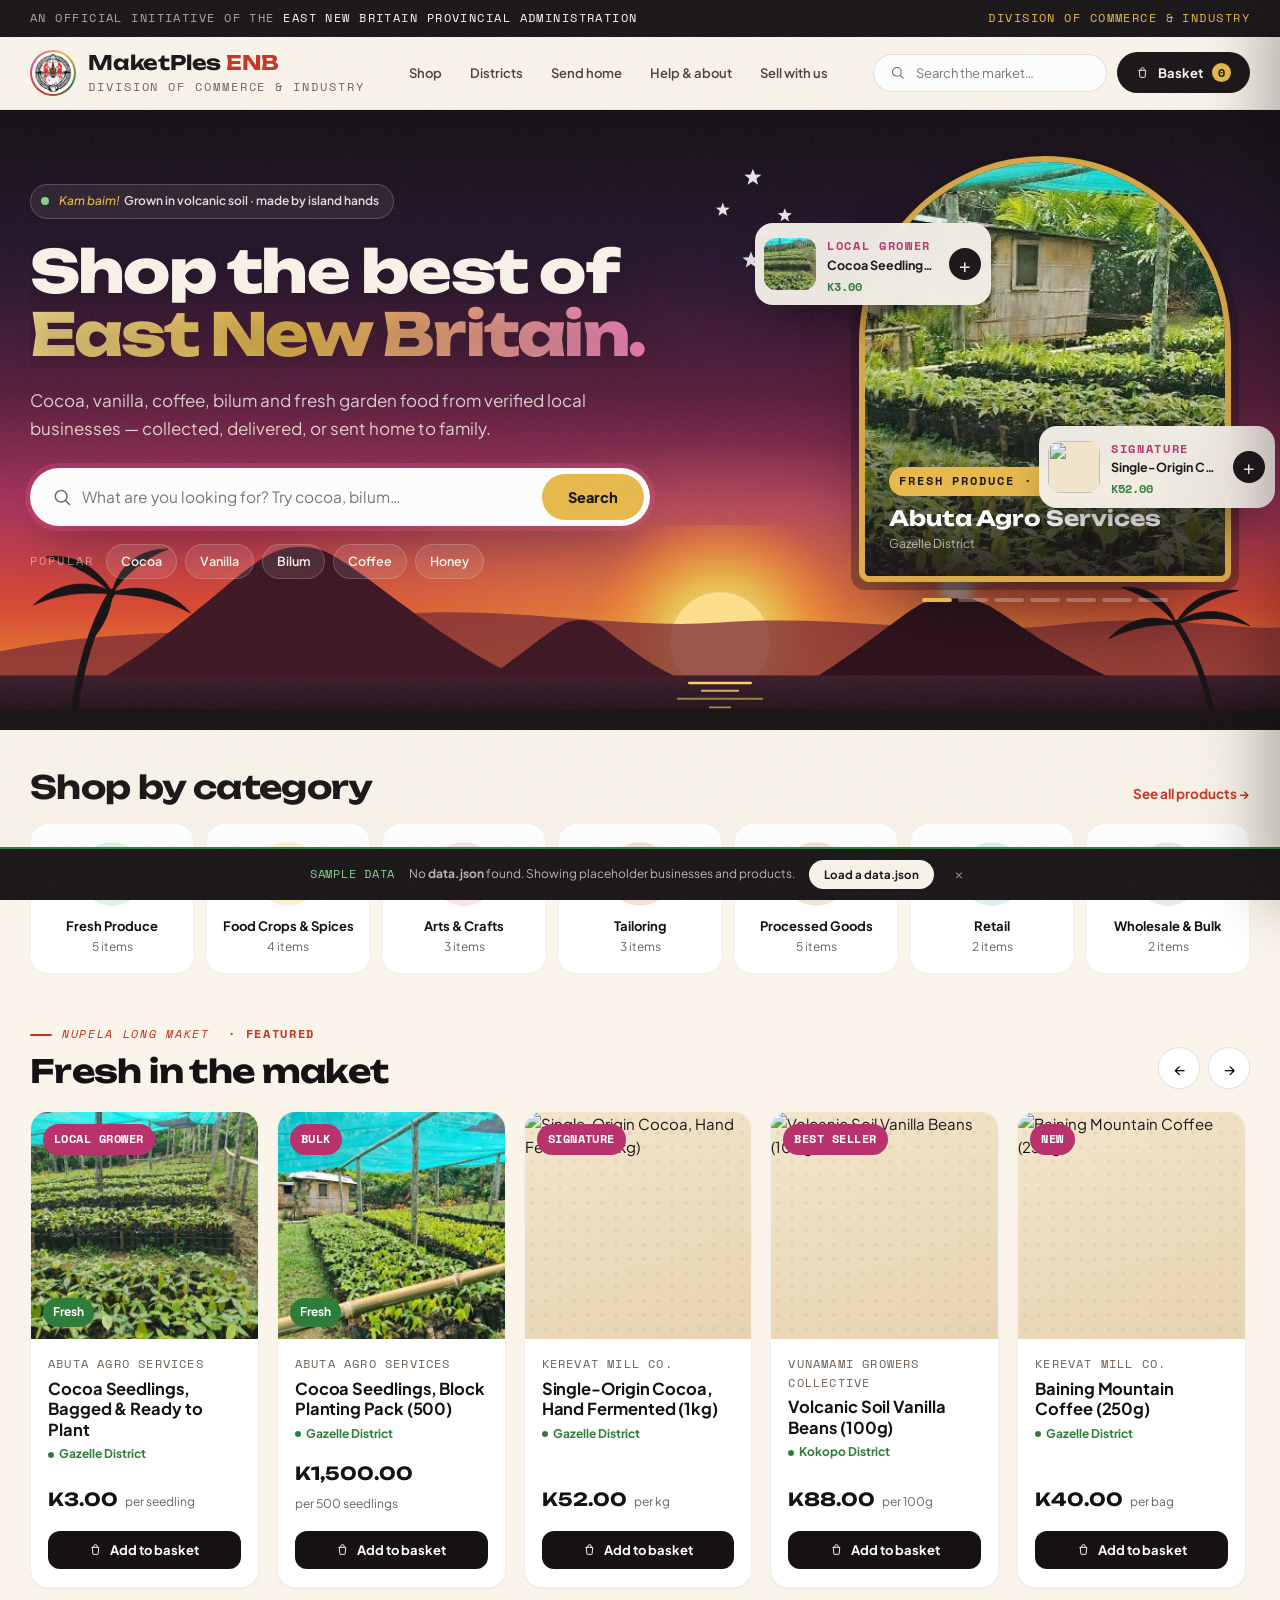
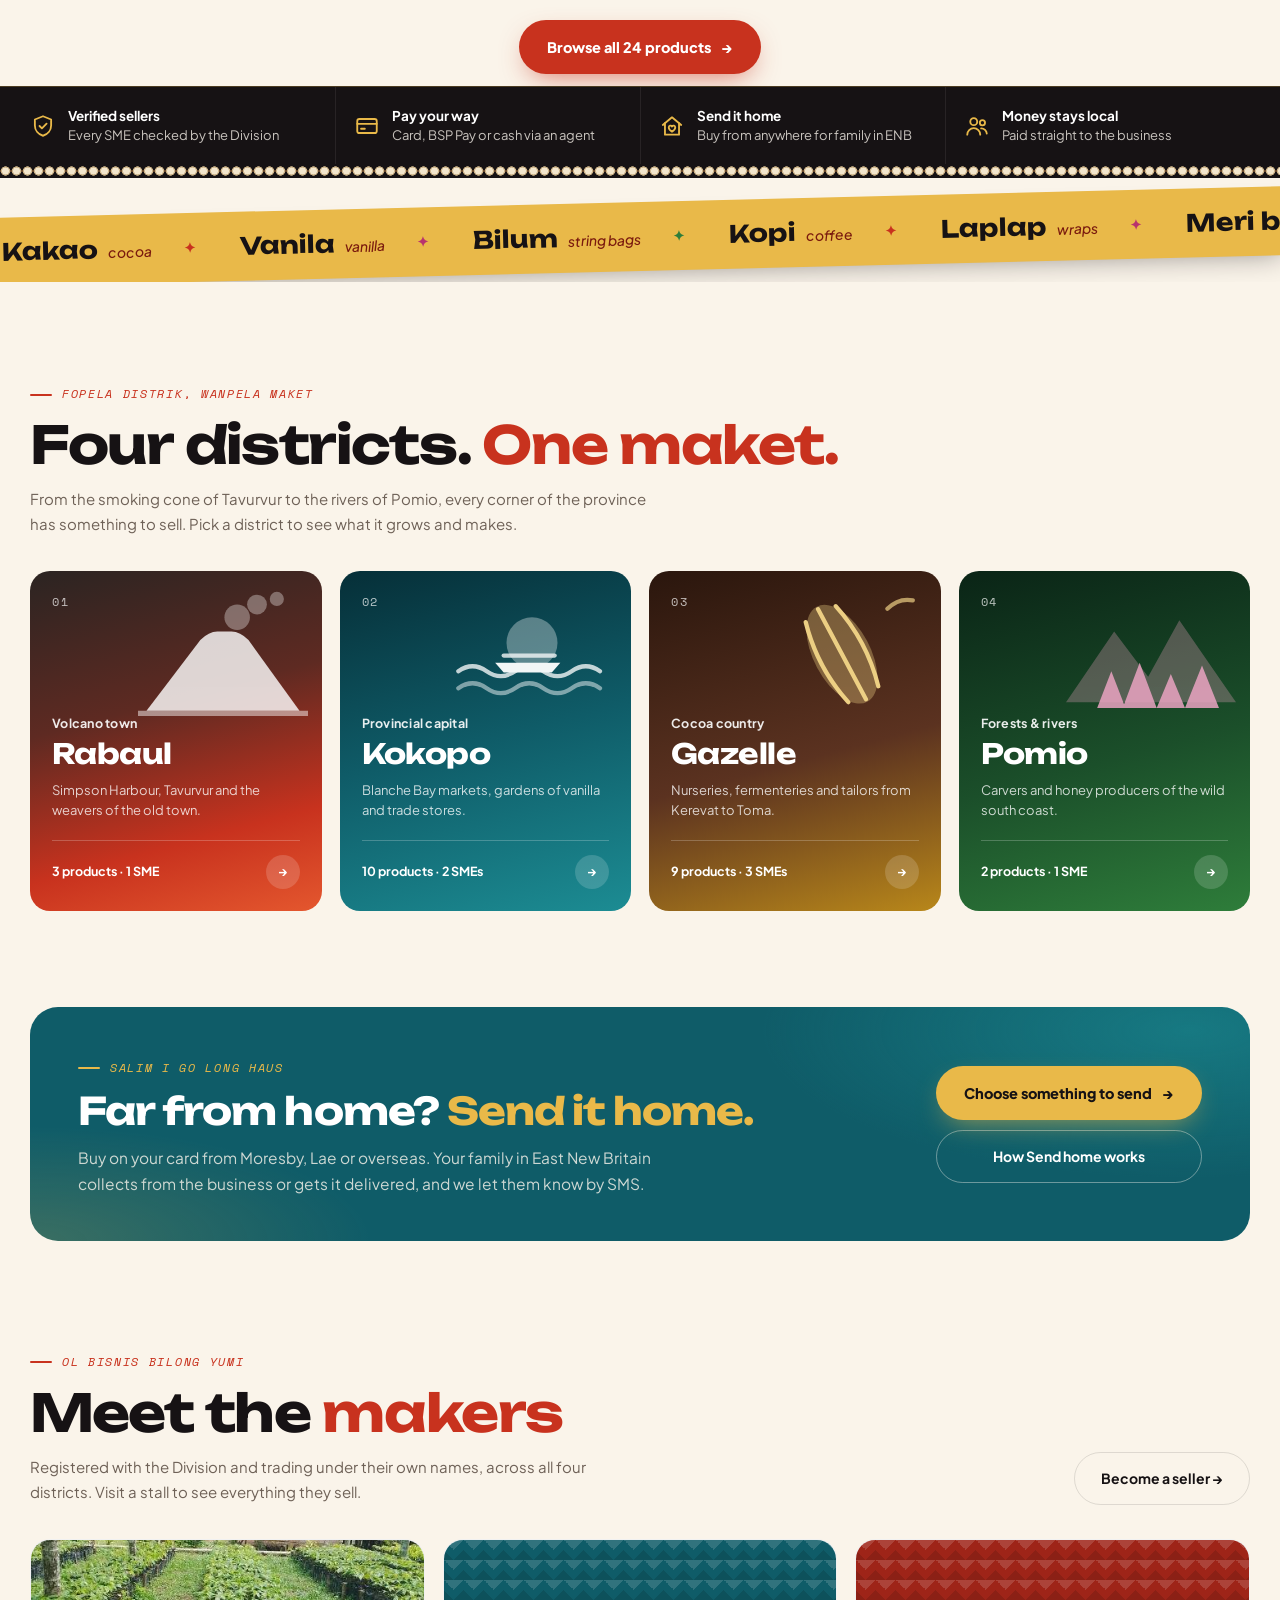
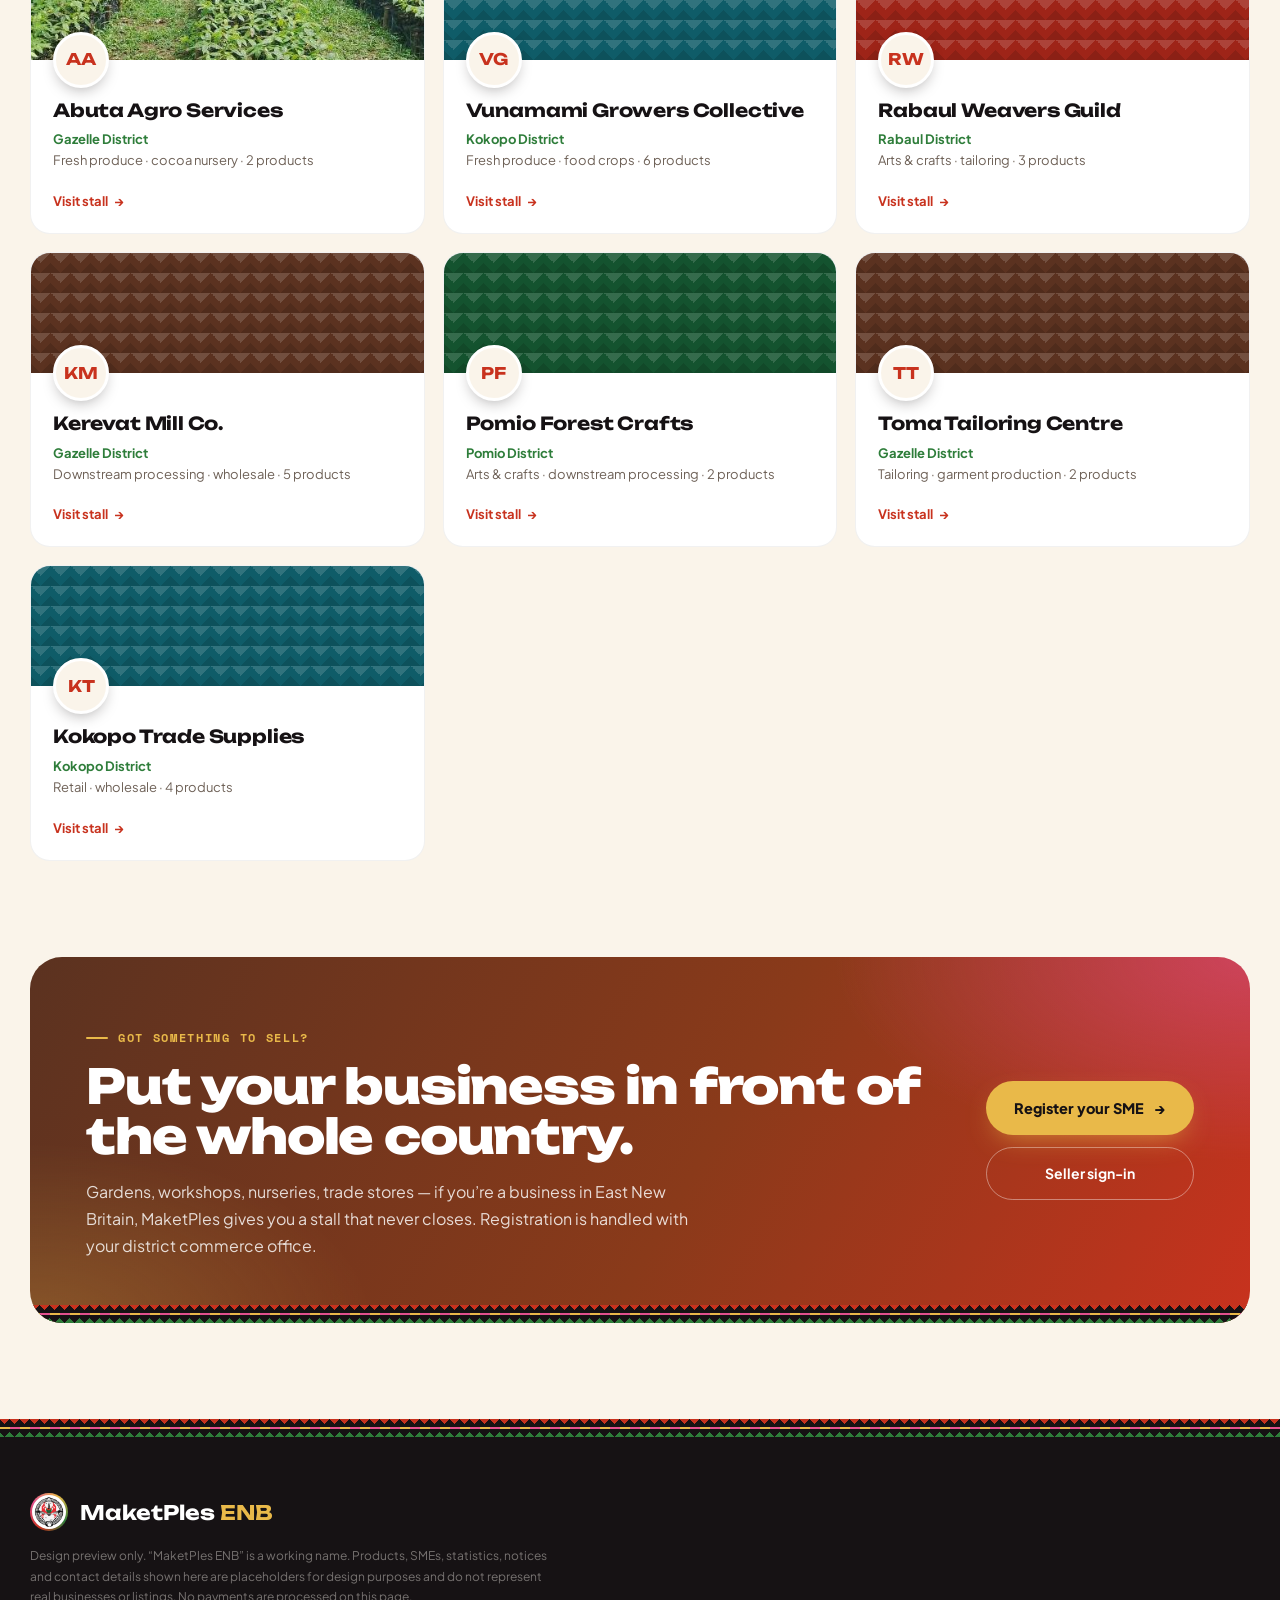
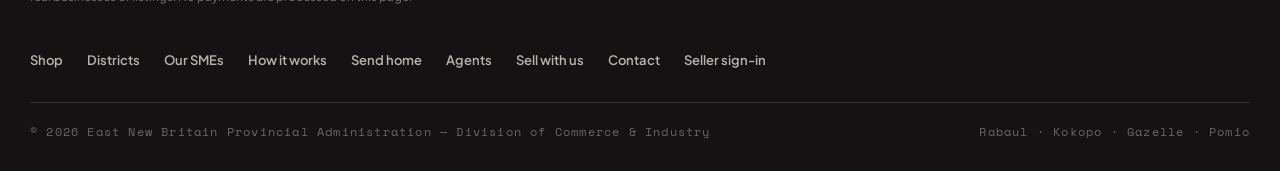
==== index.html @ 45075056 "Connect the site to Supabase: live catalogue, catalogue-mode checkout, fixed applications Backend (f" ====
<!DOCTYPE html>
<html lang="en">
<head>
<meta charset="UTF-8">
<meta name="viewport" content="width=device-width, initial-scale=1, viewport-fit=cover">
<title>MaketPles ENB — Shop East New Britain</title>
<meta name="description" content="The official marketplace of East New Britain Province — cocoa, vanilla, bilum, coffee and more from verified local businesses.">
<meta name="theme-color" content="#161214">
<link rel="preconnect" href="https://fonts.googleapis.com">
<link rel="preconnect" href="https://fonts.gstatic.com" crossorigin>
<link href="https://fonts.googleapis.com/css2?family=Unbounded:wght@700;800&family=Plus+Jakarta+Sans:wght@400;500;600;700;800&family=Space+Mono:wght@400;700&display=swap" rel="stylesheet">
<link rel="stylesheet" href="site.css">
</head>
<body data-page="home">

<div class="progress" id="progress" aria-hidden="true"></div>

<div class="gov">
  <div class="wrap">
    <span>An official initiative of the <b>East New Britain Provincial Administration</b></span>
    <span class="r">Division of Commerce &amp; Industry</span>
  </div>
</div>

<header class="site">
  <div class="wrap hdr">
    <a class="brand" href="index.html">
      <span class="logo-ring"><img src="logo-96.png" width="96" height="96" alt="ENBPA Division of Commerce &amp; Industry"></span>
      <span>
        <span class="nm">MaketPles <b>ENB</b></span>
        <span class="dv">Division of Commerce &amp; Industry</span>
      </span>
    </a>
    <nav class="main" aria-label="Main">
      <a href="shop.html" data-p="shop">Shop</a>
      <a href="index.html#districts" data-p="districts">Districts</a>
      <a href="about.html#send-home" data-p="send">Send home</a>
      <a href="about.html" data-p="about">Help &amp; about</a>
      <a href="register.html">Sell with us</a>
    </nav>
    <div class="hdr-act">
      <form class="srch" action="shop.html" role="search">
        <svg class="icon" aria-hidden="true" style="color:var(--muted);"><use href="#ic-search"/></svg>
        <input type="search" name="q" id="q" placeholder="Search the market…" aria-label="Search the market" autocomplete="off">
      </form>
      <button class="basket" onclick="openCart()"><svg class="icon" aria-hidden="true"><use href="#ic-bag"/></svg> Basket <span class="bcount" id="bcount">0</span></button>
    </div>
  </div>
</header>

<!-- ======================= HERO ======================= -->
<section class="hero" id="top">

  <!-- Southern Cross, as on the national flag -->
  <svg class="cross" viewBox="0 0 100 120" aria-hidden="true">
    <path d="M52 4l2.4 6.2 6.6.3-5.2 4.1 1.8 6.4L52 17.3 46.4 21l1.8-6.4-5.2-4.1 6.6-.3z"/>
    <path d="M20 40l2 5.1 5.4.3-4.2 3.4 1.4 5.2-4.6-3-4.6 3 1.4-5.2-4.2-3.4 5.4-.3z"/>
    <path d="M86 46l2 5.1 5.4.3-4.2 3.4 1.4 5.2-4.6-3-4.6 3 1.4-5.2-4.2-3.4 5.4-.3z"/>
    <path d="M64 66l1.4 3.6 3.8.2-3 2.4 1 3.7-3.2-2.1-3.2 2.1 1-3.7-3-2.4 3.8-.2z"/>
    <path d="M50 92l2.4 6.2 6.6.3-5.2 4.1 1.8 6.4-5.6-3.7-5.6 3.7 1.8-6.4-5.2-4.1 6.6-.3z"/>
  </svg>

  <div class="wrap">
    <div class="hero-grid">
      <div>
        <span class="live rv"><i></i> <span><span class="tp">Kam baim!</span> &nbsp;Grown in volcanic soil · made by island hands</span></span>
        <h1>
          <span class="ln"><span style="--ld:60ms">Shop the best of</span></span>
          <span class="ln"><span style="--ld:160ms" class="hot">East New Britain.</span></span>
        </h1>
        <p class="lede rv" style="--d:120ms">Cocoa, vanilla, coffee, bilum and fresh garden food from verified local businesses — collected, delivered, or sent home to family.</p>
        <form class="hsearch rv" style="--d:200ms" role="search" action="shop.html">
          <svg class="icon" aria-hidden="true"><use href="#ic-search"/></svg>
          <input type="search" name="q" id="heroQ" placeholder="What are you looking for? Try cocoa, bilum…" aria-label="Search the market" autocomplete="off">
          <button class="btn" type="submit">Search</button>
        </form>
        <div class="quick rv" style="--d:280ms">
          <span class="ql">Popular</span>
          <a href="shop.html?q=Cocoa">Cocoa</a>
          <a href="shop.html?q=Vanilla">Vanilla</a>
          <a href="shop.html?q=Bilum">Bilum</a>
          <a href="shop.html?q=Coffee">Coffee</a>
          <a href="shop.html?q=Honey">Honey</a>
        </div>
      </div>

      <div class="hero-fig rv" style="--d:200ms">
        <div class="arch">
          <div class="stage" id="stage" aria-hidden="true"></div>
          <div class="scap">
            <div class="txt" id="scapTxt">
              <span class="ind" id="scapInd"></span>
              <span class="biz" id="scapBiz"></span>
              <div class="loc" id="scapLoc"></div>
            </div>
          </div>
        </div>
        <div id="picks"></div>
        <div class="sdots" id="sdots" role="tablist" aria-label="Featured businesses"></div>
      </div>
    </div>
  </div>

  <!-- Dawn over the Rabaul caldera: the Mother, the Daughters, and Tavurvur smoking over Simpson Harbour -->
  <div class="scene" aria-hidden="true">
    <svg viewBox="0 0 1600 360" preserveAspectRatio="xMidYMax slice">
      <defs>
        <radialGradient id="sun" cx="50%" cy="50%" r="50%">
          <stop offset="0" stop-color="#FFF1B8"/>
          <stop offset=".45" stop-color="#E9B949"/>
          <stop offset="1" stop-color="#FF7A22" stop-opacity="0"/>
        </radialGradient>
        <linearGradient id="sea" x1="0" y1="0" x2="0" y2="1">
          <stop offset="0" stop-color="#3A1A28"/>
          <stop offset="1" stop-color="#0E0A10"/>
        </linearGradient>
        <filter id="soft"><feGaussianBlur stdDeviation="6"/></filter>
      </defs>
      <circle cx="900" cy="250" r="170" fill="url(#sun)"/>
      <circle cx="900" cy="250" r="62" fill="#FFE08A"/>
      <!-- far ridge -->
      <path fill="#7A2430" opacity=".75" d="M0 262 C160 228 300 246 440 222 C600 196 760 236 900 226 C1060 214 1180 246 1330 228 C1460 214 1540 236 1600 232 L1600 360 L0 360 Z"/>
      <!-- the Mother (Kombiu) and North Daughter -->
      <path fill="#3B1220" d="M120 300 C230 236 290 166 338 140 C362 128 392 128 416 142 C470 172 548 248 660 300 Z"/>
      <path fill="#3B1220" d="M600 300 C650 270 684 236 708 226 C724 220 740 222 756 234 C786 258 818 284 860 300 Z"/>
      <!-- Tavurvur, with its smoke -->
      <g class="plume" fill="#C9A7A0" filter="url(#soft)">
        <circle cx="1196" cy="178" r="22"/>
        <circle cx="1214" cy="146" r="28"/>
        <circle cx="1246" cy="114" r="34"/>
        <circle cx="1290" cy="88" r="38"/>
        <circle cx="1344" cy="70" r="40"/>
      </g>
      <path fill="#2A0C16" d="M1010 300 C1074 262 1118 222 1152 202 L1176 196 L1214 196 L1238 206 C1274 228 1322 266 1400 300 Z"/>
      <!-- harbour -->
      <rect x="0" y="292" width="1600" height="68" fill="url(#sea)"/>
      <g fill="#FFD36B">
        <rect class="glint" x="860" y="300" width="80" height="3" rx="1.5"/>
        <rect class="glint" x="876" y="310" width="48" height="2.5" rx="1.25" opacity=".8"/>
        <rect class="glint" x="846" y="320" width="108" height="2.5" rx="1.25" opacity=".55"/>
        <rect class="glint" x="886" y="331" width="28" height="2" rx="1" opacity=".6"/>
      </g>
      <!-- black-sand shore and coconut palms -->
      <path fill="#140E10" d="M0 338 C220 326 420 344 700 336 C980 328 1240 346 1600 334 L1600 360 L0 360 Z"/>
      <g fill="#140E10" stroke="#140E10" stroke-linecap="round">
        <path fill="none" stroke-width="9" d="M92 346 C98 290 112 236 140 188"/>
        <path d="M140 188 C108 170 72 176 42 204 C78 188 108 188 140 190Z"/>
        <path d="M140 188 C122 156 92 140 58 144 C94 154 118 168 140 190Z"/>
        <path d="M140 188 C150 152 176 134 210 134 C180 146 158 164 140 190Z"/>
        <path d="M140 188 C176 176 214 186 238 214 C206 196 174 192 140 190Z"/>
        <path d="M140 188 C140 210 128 236 108 254 C122 230 132 210 140 190Z"/>
        <path fill="none" stroke-width="7" d="M1516 346 C1508 300 1494 262 1470 226"/>
        <path d="M1470 226 C1500 206 1534 208 1562 230 C1530 218 1500 218 1470 228Z"/>
        <path d="M1470 226 C1488 196 1516 182 1548 186 C1516 194 1492 206 1470 228Z"/>
        <path d="M1470 226 C1458 194 1432 180 1402 182 C1430 192 1454 206 1470 228Z"/>
        <path d="M1470 226 C1440 214 1408 222 1386 246 C1414 232 1442 228 1470 228Z"/>
      </g>
    </svg>
  </div>
</section>

<!-- ======================= CATEGORIES ======================= -->
<section class="cats" id="cats">
  <div class="wrap">
    <div class="row-hd">
      <h2 class="sec-t">Shop by category</h2>
      <a class="see" href="shop.html">See all products →</a>
    </div>
    <div class="cat-row" id="catTiles"></div>
  </div>
</section>

<!-- ======================= FRESH RAIL ======================= -->
<section class="strip" id="fresh">
  <div class="wrap">
    <div class="row-hd">
      <div>
        <span class="eyebrow"><span class="tp">Nupela long maket</span>&nbsp;· Featured</span>
        <h2 class="sec-t">Fresh in the maket</h2>
      </div>
      <div class="sarrows">
        <button onclick="scrollRail(-1)" aria-label="Scroll back">←</button>
        <button onclick="scrollRail(1)" aria-label="Scroll forward">→</button>
      </div>
    </div>
    <div class="rail" id="rail"></div>
    <div class="browse-all"><a class="btn red" href="shop.html" id="browseAll">Browse the whole market <span class="arr">→</span></a></div>
  </div>
</section>

<div class="hero-trust">
  <div class="wrap">
    <div class="it"><svg class="icon" aria-hidden="true"><use href="#ic-shield"/></svg><span><b>Verified sellers</b>Every SME checked by the Division</span></div>
    <div class="it"><svg class="icon" aria-hidden="true"><use href="#ic-card"/></svg><span><b>Pay your way</b>Card, BSP Pay or cash via an agent</span></div>
    <div class="it"><svg class="icon" aria-hidden="true"><use href="#ic-home"/></svg><span><b>Send it home</b>Buy from anywhere for family in ENB</span></div>
    <div class="it"><svg class="icon" aria-hidden="true"><use href="#ic-people"/></svg><span><b>Money stays local</b>Paid straight to the business</span></div>
  </div>
</div>
<div class="tambu" aria-hidden="true"></div>

<div class="marq-wrap" aria-hidden="true">
  <div class="marq"><div class="marq-track" id="marq"></div></div>
</div>

<!-- ======================= DISTRICTS ======================= -->
<section class="band" id="districts">
  <div class="wrap">
    <div class="band-hd rv">
      <div>
        <span class="eyebrow"><span class="tp">Fopela distrik, wanpela maket</span></span>
        <h2>Four districts. <em>One maket.</em></h2>
        <p class="sub">From the smoking cone of Tavurvur to the rivers of Pomio, every corner of the province has something to sell. Pick a district to see what it grows and makes.</p>
      </div>
    </div>
    <div class="districts" id="districtGrid"></div>
  </div>
</section>

<!-- ======================= SEND HOME BANNER ======================= -->
<section class="home-banner">
  <div class="wrap">
    <div class="hb rv">
      <div>
        <span class="eyebrow"><span class="tp">Salim i go long haus</span></span>
        <h2 class="h2">Far from home? <em>Send it home.</em></h2>
        <p>Buy on your card from Moresby, Lae or overseas. Your family in East New Britain collects from the business or gets it delivered, and we let them know by SMS.</p>
      </div>
      <div class="hb-acts">
        <a class="btn" href="shop.html">Choose something to send <span class="arr">→</span></a>
        <a class="btn-o" href="about.html#send-home">How Send home works</a>
      </div>
    </div>
  </div>
</section>

<!-- ======================= SMEs ======================= -->
<section class="band" id="smes">
  <div class="wrap">
    <div class="band-hd rv">
      <div>
        <span class="eyebrow"><span class="tp">Ol bisnis bilong yumi</span></span>
        <h2>Meet the <em>makers</em></h2>
        <p class="sub">Registered with the Division and trading under their own names, across all four districts. Visit a stall to see everything they sell.</p>
      </div>
      <a class="btn-o" href="register.html">Become a seller →</a>
    </div>
    <div class="smes" id="smeGrid"></div>
  </div>
</section>

<!-- ======================= SELL CTA ======================= -->
<section class="sellcta">
  <div class="wrap">
    <div class="box rv">
      <div>
        <span class="eyebrow">Got something to sell?</span>
        <h2>Put your business in front of the whole country.</h2>
        <p>Gardens, workshops, nurseries, trade stores — if you’re a business in East New Britain, MaketPles gives you a stall that never closes. Registration is handled with your district commerce office.</p>
      </div>
      <div class="acts">
        <a class="btn" href="register.html">Register your SME <span class="arr">→</span></a>
        <a class="btn-o" href="seller.html">Seller sign-in</a>
      </div>
    </div>
  </div>
</section>

<div class="bilum" aria-hidden="true"></div>
<footer>
  <div class="wrap">
    <div class="fgrid">
      <div>
        <div class="fbrand">
          <span class="logo-ring" style="width:38px;height:38px;"><img src="logo-96.png" width="96" height="96" alt=""></span>
          <span class="nm">MaketPles <b>ENB</b></span>
        </div>
        <p class="fnote">Design preview only. “MaketPles ENB” is a working name. Products, SMEs, statistics, notices and contact details shown here are placeholders for design purposes and do not represent real businesses or listings. No payments are processed on this page.</p>
      </div>
      <div class="flinks">
        <a href="shop.html">Shop</a>
        <a href="index.html#districts">Districts</a>
        <a href="index.html#smes">Our SMEs</a>
        <a href="about.html#how">How it works</a>
        <a href="about.html#send-home">Send home</a>
        <a href="about.html#agents">Agents</a>
        <a href="register.html">Sell with us</a>
        <a href="about.html#contact">Contact</a>
        <a href="seller.html">Seller sign-in</a>
      </div>
    </div>
    <div class="fbase">
      <span>© 2026 East New Britain Provincial Administration — Division of Commerce &amp; Industry</span>
      <span>Rabaul · Kokopo · Gazelle · Pomio</span>
    </div>
  </div>
</footer>

<script src="config.js"></script>
<script src="shop-data.js"></script>
<script src="site.js"></script>
<script>
/* ============================================================
   HOME — the shop window. The full catalogue lives on shop.html.
   ============================================================ */

/* marquee: what the province sells, in Tok Pisin and English */
const WORDS = [["Kakao","cocoa"],["Vanila","vanilla"],["Bilum","string bags"],["Kopi","coffee"],
  ["Laplap","wraps"],["Meri blaus","blouses"],["Hani","honey"],["Kaikai bilong gaden","garden food"],
  ["Kopra oil","copra oil"],["Pis","smoked fish"],["Rais","rice"]];
document.getElementById('marq').innerHTML =
  [...WORDS, ...WORDS].map(([tp,en])=>`<span>${tp} <i>${en}</i></span>`).join('');

/* category tiles — each opens the shop already filtered */
function renderCats(){
  document.getElementById('catTiles').innerHTML = CATS.map(x=>{
    const n = P.filter(p=>p.c===x.c).length;
    return `<a class="ctile" style="--t:${x.bg};--tc:${x.fg}" href="shop.html?cat=${x.c}">
      <span class="ci">${catIcon(x.c)}</span>
      <b>${x.n}</b><small>${n} item${n===1?'':'s'}</small>
    </a>`;
  }).join('');
}

/* "Fresh in the maket" rail: badged and fresh items first */
function renderRail(){
  const score = p => (p.b ? 2 : 0) + (p.fresh ? 1 : 0) + (p.ph ? 1 : 0);
  const items = P.map(p=>({p,i:p.id})).sort((a,b)=>score(b.p)-score(a.p)).slice(0,10);
  document.getElementById('rail').innerHTML = items.map(({p,i})=>cardHTML(p,i)).join('');
  document.getElementById('browseAll').innerHTML = `Browse all ${P.length} products <span class="arr">→</span>`;
}
function scrollRail(d){
  const r = document.getElementById('rail');
  r.scrollBy({left: d * r.clientWidth * 0.9, behavior: reduce ? 'auto' : 'smooth'});
}

/* districts — each opens the shop filtered to that district */
const DISTRICTS = [
  {d:"Rabaul",  cls:"d-rabaul",  tag:"Volcano town",
   line:"Simpson Harbour, Tavurvur and the weavers of the old town.",
   art:`<svg viewBox="0 0 120 90" fill="currentColor"><g opacity=".35"><circle cx="70" cy="20" r="9"/><circle cx="84" cy="11" r="7"/><circle cx="98" cy="7" r="5"/></g><path d="M6 86 L44 36 Q50 30 56 30 L66 30 Q72 30 78 36 L114 86Z" opacity=".85"/><path d="M0 86 h120 v4 h-120z" opacity=".5"/></svg>`},
  {d:"Kokopo",  cls:"d-kokopo",  tag:"Provincial capital",
   line:"Blanche Bay markets, gardens of vanilla and trade stores.",
   art:`<svg viewBox="0 0 120 90" fill="none" stroke="currentColor" stroke-width="3" stroke-linecap="round"><circle cx="60" cy="38" r="18" fill="currentColor" stroke="none" opacity=".35"/><path d="M8 58 q10 -7 20 0 t20 0 t20 0 t20 0 t20 0" opacity=".8"/><path d="M8 70 q10 -7 20 0 t20 0 t20 0 t20 0 t20 0" opacity=".5"/><path d="M34 52 h46 l-6 7 h-34z" fill="currentColor" stroke="none"/><path d="M40 47 h36" opacity=".8"/></svg>`},
  {d:"Gazelle", cls:"d-gazelle", tag:"Cocoa country",
   line:"Nurseries, fermenteries and tailors from Kerevat to Toma.",
   art:`<svg viewBox="0 0 120 90" fill="none" stroke="currentColor" stroke-width="3" stroke-linecap="round"><g transform="rotate(-28 60 46)"><ellipse cx="60" cy="46" rx="20" ry="38" fill="currentColor" stroke="none" opacity=".35"/><path d="M60 10 v72 M48 14 q-8 32 0 64 M72 14 q8 32 0 64"/></g><path d="M92 14 q8 -8 18 -6" opacity=".7"/></svg>`},
  {d:"Pomio",   cls:"d-pomio",   tag:"Forests & rivers",
   line:"Carvers and honey producers of the wild south coast.",
   art:`<svg viewBox="0 0 120 90" fill="currentColor"><path d="M0 80 L34 30 L58 62 L80 22 L120 80Z" opacity=".3"/><path d="M22 84 l10 -26 l10 26z M40 84 l12 -32 l12 32z M64 84 l10 -24 l10 24z M84 84 l12 -30 l12 30z" opacity=".85"/></svg>`},
];
function renderDistricts(){
  document.getElementById('districtGrid').innerHTML = DISTRICTS.map((x,k)=>{
    const smes = SMES.filter(s=>s.d===x.d).length;
    const prods = P.filter(p=>{ const s = sme(p.s); return s && s.d===x.d; }).length;
    return `<a class="dcard ${x.cls} rv" style="--d:${k*80}ms" href="shop.html?district=${x.d}"
        aria-label="Shop ${x.d} District">
      <span class="no">0${k+1}</span>
      <span class="art" aria-hidden="true">${x.art}</span>
      <span class="dt">${x.tag}</span>
      <span class="dn">${x.d}</span>
      <p>${x.line}</p>
      <span class="dc"><span>${prods} product${prods===1?'':'s'} · ${smes} SME${smes===1?'':'s'}</span><span class="go" aria-hidden="true">→</span></span>
    </a>`;
  }).join('');
}

/* the businesses */
function renderSmes(){
  const tint = {Rabaul:'#9E2418', Kokopo:'var(--harbour)', Gazelle:'var(--cocoa)', Pomio:'#14532F'};
  document.getElementById('smeGrid').innerHTML = SMES.map((s,k)=>{
    const cover = photoURL(s.photo);
    return `
    <article class="sme-card rv" style="--d:${k*70}ms">
      <a class="sme-link" href="sme.html?s=${s.id}" aria-label="Visit ${clean(s.n)}'s stall">
        <div class="sme-cov" style="--c:${tint[s.d]||'var(--harbour)'}">${cover ? imgTag(s.photo, '') : ''}</div>
        <span class="sme-av">${clean(s.n).split(' ').map(w=>w[0]).slice(0,2).join('')}</span>
        <div class="sme-body">
          <h3>${s.n}</h3>
          <span class="meta"><b>${s.d} District</b><br>${s.f} · ${s.c||0} product${s.c===1?'':'s'}</span>
          <span class="go">Visit stall <span>→</span></span>
        </div>
      </a>
    </article>`;
  }).join('');
}

/* the hero arch, its slideshow and product tickets only show above 1024px */
const wide = window.matchMedia('(min-width: 1025px)');

/* two featured products float beside the hero arch */
function renderPicks(){
  if(!wide.matches){ document.getElementById('picks').innerHTML = ''; return; }  // hidden below 1024px: don't download
  const seen = new Set(), picks = [];
  P.forEach(p=>{ if(picks.length<2 && p.ph && p.b && !seen.has(p.s)){ seen.add(p.s); picks.push({p,i:p.id}); } });
  document.getElementById('picks').innerHTML = picks.map(({p,i},k)=>`
    <div class="ticket t${k+1}">
      <a class="th" href="product.html?p=${i}" tabindex="-1" aria-hidden="true">${imgTag(p.ph, '')}</a>
      <div class="tx">
        <span class="tb">${p.b}</span>
        <h4><a href="product.html?p=${i}">${p.n}</a></h4>
        <span class="pr">${money(p.p)}</span>
      </div>
      <button class="add" onclick="add('${i}')" aria-label="Add ${clean(p.n)} to basket">+</button>
    </div>`).join('');
}

/* ---------- hero slideshow ----------
   Replace each slide image with a real photograph of the SME:
   landscape, at least 1800px wide, shot in daylight. */
const SLIDE_MS_DEFAULT = 7000;
let SLIDES = [], SLIDE_MS = SLIDE_MS_DEFAULT;
const stage = document.getElementById('stage');
const dotsEl = document.getElementById('sdots');
let si = 0, timer = null;

function buildStage(){
  const HQ = "?fm=jpg&q=76&w=1200&auto=format&fit=crop";
  si = 0;
  if(!SLIDES.length){ stage.innerHTML = ''; dotsEl.innerHTML = ''; return; }
  stage.innerHTML = SLIDES.map((s,k)=>{
    const raw = photoURL(s.img);
    const src = /^https?:\/\/images\.unsplash\.com/.test(raw) ? raw + HQ : raw;
    return `<div class="slide${k===0?' on':''}"><img src="${src}" alt=""
       ${k===0?'fetchpriority="high"':'loading="lazy"'}></div>`;
  }).join('');
  dotsEl.innerHTML = SLIDES.map((s,k)=>
    `<button class="sdot${k===0?' on':''}" style="--dur:${SLIDE_MS}ms"
       role="tab" aria-label="${clean(s.biz)}" onclick="goSlide(${k})"><span></span></button>`).join('');
  caption(0);
}
function caption(k){
  const t = document.getElementById('scapTxt');
  t.classList.remove('show');
  setTimeout(()=>{
    document.getElementById('scapInd').innerHTML = SLIDES[k].ind;
    document.getElementById('scapBiz').innerHTML = SLIDES[k].biz;
    document.getElementById('scapLoc').innerHTML = SLIDES[k].loc;
    t.classList.add('show');
  }, reduce ? 0 : 340);
}
function show(k){
  const slides = stage.querySelectorAll('.slide');
  const dots = dotsEl.querySelectorAll('.sdot');
  slides[si].classList.remove('on');
  dots[si].classList.remove('on');
  dots[si].classList.add('done');
  si = (k + SLIDES.length) % SLIDES.length;
  if(si === 0) dots.forEach(d=>d.classList.remove('done'));
  slides[si].classList.add('on');
  const d = dots[si];
  d.classList.remove('done'); void d.offsetWidth; d.classList.add('on');
  caption(si);
}
function tick(){ show(si + 1); }
function play(){ if(!reduce && !timer) timer = setInterval(tick, SLIDE_MS); }
function stop(){ clearInterval(timer); timer = null; }
function goSlide(k){ stop(); show(k); play(); }


function boot(){
  SLIDES = Shop.SLIDES; SLIDE_MS = Shop.CONFIG.slideMs || SLIDE_MS_DEFAULT;
  renderCats(); renderRail(); renderDistricts(); renderSmes(); renderPicks();
  stop();
  if(wide.matches){
    buildStage();
    if(reduce) document.getElementById('scapTxt').classList.add('show');
    else if(SLIDES.length) play();
  }
}

if(!reduce){
  document.addEventListener('visibilitychange', ()=>{
    if(document.hidden) stop(); else if(wide.matches && SLIDES.length) play();
  });
}
wide.addEventListener && wide.addEventListener('change', ()=>{ if(wide.matches && !stage.innerHTML){ buildStage(); play(); } else if(!wide.matches) stop(); });

Site.start(boot);
</script>

</body>
</html>
---- site.css ----
/* ==========================================================
     MaketPles ENB — landing page
     ----------------------------------------------------------
     Palette is drawn from the place itself:
       volcanic black sand, PNG flag red and bird-of-paradise
       gold, Simpson Harbour teal, Gazelle cocoa and garden
       green, and the cream of tambu shell money.
     ========================================================== */
  :root{
    /* ------------------------------------------------------------
       The East New Britain blend
       base      black sand + tambu shell — the ground everything sits on
       action    tubuan red — the flag's red, the tubuan's leaf skirts,
                 Baining bark-cloth red
       grow      leaf green — the flag's diagonal, the tubuan's green leaves
       shine     kumul gold — the bird of paradise; highlights and the marquee
       pop       Sulka pink — the pink only the Sulka make; badges and accents
       scenery   Simpson Harbour teal, Gazelle cocoa, Tavurvur ember and ash
       ------------------------------------------------------------ */
    --ink:#161214;          /* black sand */
    --ink-2:#241C1A;
    --ink-3:#4A3D36;
    --ash:#FAF4EA;          /* bark-cloth page background */
    --sand:#F3E6CC;         /* tambu shell */
    --sand-2:#E6D3B0;
    --shell:#F3E6CC;
    --red:#C8321E;          /* tubuan red */
    --red-dp:#9E2414;
    --ember:#E4572E;        /* Tavurvur at dusk */
    --gold:#E9B949;         /* kumul gold */
    --gold-dp:#B8871A;
    --pink:#E2508E;         /* Sulka pink */
    --pink-dp:#B8336E;
    --harbour:#0F5C68;      /* Simpson Harbour */
    --lagoon:#1C8C93;
    --leaf:#2E7D3A;         /* tubuan leaf green */
    --leaf-gl:#7FD48F;
    --cocoa:#5B3220;        /* Gazelle cocoa */
    --tephra:#8C857D;       /* Tavurvur ash */
    --muted:#6E6157;
    --hair:rgba(22,18,20,0.12);
    --hair-2:rgba(22,18,20,0.06);
    --r:20px;
    /* older names still used by the sample-data notice bar */
    --bone:var(--ash);--green-br:var(--leaf);--green-gl:var(--leaf-gl);
  }
  *{box-sizing:border-box;}
  html{-webkit-text-size-adjust:100%;text-size-adjust:100%;scroll-behavior:smooth;}
  body{
    margin:0;background:var(--ash);color:var(--ink);
    font-family:'Plus Jakarta Sans',sans-serif;font-size:15px;line-height:1.55;
    -webkit-font-smoothing:antialiased;overflow-x:hidden;
  }
  h1,h2,h3,h4{margin:0;font-weight:400;}
  a{color:inherit;text-decoration:none;}
  img{max-width:100%;display:block;}
  button,input,select{font-family:inherit;}
  button{cursor:pointer;}
  :focus-visible{outline:2px solid var(--gold);outline-offset:3px;border-radius:4px;}
  ::selection{background:var(--red);color:#fff;}
  .wrap{max-width:1280px;margin:0 auto;padding:0 30px;}
  section[id]{scroll-margin-top:72px;}  /* clear the sticky header when jumping to a section */
  .icon{
    width:1em;height:1em;display:inline-block;vertical-align:-0.15em;flex-shrink:0;
    fill:none;stroke:currentColor;stroke-width:1.7;stroke-linecap:round;stroke-linejoin:round;
  }
  .cat-icon{width:38px;height:38px;color:var(--cocoa);opacity:0.55;}

  /* soft grain over everything, like printed paper */
  body::after{
    content:"";position:fixed;inset:0;pointer-events:none;z-index:300;opacity:0.22;
    background-image:url("data:image/svg+xml,%3Csvg xmlns='http://www.w3.org/2000/svg' width='180' height='180'%3E%3Cfilter id='n'%3E%3CfeTurbulence type='fractalNoise' baseFrequency='0.85' numOctaves='3'/%3E%3C/filter%3E%3Crect width='100%25' height='100%25' filter='url(%23n)' opacity='0.42'/%3E%3C/svg%3E");
  }

  .eyebrow{
    display:inline-flex;align-items:center;gap:10px;
    font-family:'Space Mono',monospace;font-size:12px;letter-spacing:0.14em;
    text-transform:uppercase;color:var(--red);font-weight:700;
  }
  .eyebrow::before{content:"";width:22px;height:2px;background:currentColor;border-radius:2px;}
  .tp{font-style:italic;font-weight:500;}   /* Tok Pisin phrases */

  /* ---------- motifs ---------- */
  /* tambu — Tolai shell money: cream discs strung on a cord */
  .tambu{
    height:14px;
    background:
      radial-gradient(circle at 50% 50%, var(--shell) 0 3.2px, #CDB48A 3.6px 4.4px, transparent 4.9px) 0 50% / 11px 14px repeat-x,
      linear-gradient(transparent 6px, #6B4A2E 6px 8px, transparent 8px);
    background-color:var(--ink);
  }
  /* the ENB weave — a bilum band: tubuan red above, leaf green below,
     with a kumul-gold and Sulka-pink thread running between them */
  .ribbon,.bilum{
    height:18px;
    background:
      linear-gradient(135deg, var(--red) 25%, transparent 25%) -5px 0 / 10px 10px repeat-x,
      linear-gradient(225deg, var(--red) 25%, transparent 25%) -5px 0 / 10px 10px repeat-x,
      repeating-linear-gradient(90deg, var(--gold) 0 10px, var(--pink) 10px 20px) 0 8px / 100% 2px no-repeat,
      linear-gradient(315deg, var(--leaf) 25%, transparent 25%) 0 100% / 10px 10px repeat-x,
      linear-gradient(45deg,  var(--leaf) 25%, transparent 25%) 0 100% / 10px 10px repeat-x;
    background-color:var(--ink);
  }

  /* reveal on scroll */
  .rv{opacity:0;transform:translateY(26px);transition:opacity .85s cubic-bezier(.16,1,.3,1),transform .85s cubic-bezier(.16,1,.3,1);transition-delay:var(--d,0ms);}
  .rv.in{opacity:1;transform:none;}

  /* reading progress */
  .progress{
    position:fixed;top:0;left:0;height:3px;width:100%;z-index:200;
    transform:scaleX(0);transform-origin:0 50%;pointer-events:none;
    background:linear-gradient(90deg,var(--red),var(--pink) 35%,var(--gold) 70%,var(--leaf));
  }

  /* ---------- gov strip + header ---------- */
  .gov{
    background:var(--ink);color:rgba(251,246,238,0.66);
    font-family:'Space Mono',monospace;font-size:12px;letter-spacing:0.12em;
    padding:9px 0;text-transform:uppercase;
  }
  .gov .wrap{display:flex;justify-content:space-between;gap:16px;flex-wrap:wrap;}
  .gov b{color:#fff;font-weight:400;}
  .gov .r{color:var(--gold);}

  header.site{
    position:sticky;top:0;z-index:80;
    background:rgba(251,246,238,0.8);
    backdrop-filter:saturate(180%) blur(18px);-webkit-backdrop-filter:saturate(180%) blur(18px);
    border-bottom:1px solid var(--hair-2);
    transition:box-shadow .35s;
  }
  header.site.tight{box-shadow:0 10px 30px -18px rgba(20,14,16,.5);}
  .hdr{display:flex;align-items:center;justify-content:space-between;gap:24px;padding-top:13px;padding-bottom:13px;transition:padding .35s;}
  header.site.tight .hdr{padding-top:8px;padding-bottom:8px;}
  .brand{display:flex;align-items:center;gap:12px;}
  .logo-ring{
    width:46px;height:46px;border-radius:50%;padding:2px;flex-shrink:0;
    background:conic-gradient(from 210deg,var(--red),var(--pink),var(--gold),var(--leaf),var(--red));
    display:flex;align-items:center;justify-content:center;transition:width .35s,height .35s;
  }
  .logo-ring img{width:100%;height:100%;border-radius:50%;background:#fff;padding:2px;}
  header.site.tight .brand .logo-ring{width:38px;height:38px;}
  .brand .nm{font-family:'Unbounded',sans-serif;font-weight:700;font-size:20px;line-height:1;letter-spacing:-0.01em;display:block;}
  .brand .nm b{color:var(--red);font-weight:700;}
  .brand .dv{
    display:block;font-family:'Space Mono',monospace;font-size:12px;letter-spacing:0.16em;
    text-transform:uppercase;color:var(--muted);margin-top:5px;
    overflow:hidden;max-height:14px;transition:opacity .25s,max-height .35s;
  }
  header.site.tight .brand .dv{opacity:0;max-height:0;margin-top:0;}
  nav.main{display:flex;gap:2px;}
  nav.main a{
    font-size:13px;font-weight:600;padding:8px 13px;border-radius:100px;
    color:var(--ink-3);transition:.2s;
  }
  nav.main a:hover{background:var(--sand);color:var(--ink);}
  nav.main a.on{background:var(--ink);color:var(--ash);}
  .hdr-act{display:flex;align-items:center;gap:10px;}
  .srch{
    display:flex;align-items:center;gap:9px;background:#fff;
    border:1px solid var(--hair);border-radius:100px;padding:9px 16px;min-width:230px;transition:.2s;
  }
  .srch:focus-within{border-color:var(--red);box-shadow:0 0 0 4px rgba(200,50,30,0.1);}
  .srch input{border:none;outline:none;background:none;font-size:13px;width:100%;}
  .basket{
    background:var(--ink);color:var(--ash);border:none;padding:11px 19px;border-radius:100px;
    font-size:13px;font-weight:700;display:flex;align-items:center;gap:9px;transition:.25s;
  }
  .basket:hover{background:var(--red);transform:translateY(-1px);box-shadow:0 8px 20px rgba(200,50,30,0.3);}
  .bcount{
    background:var(--gold);color:var(--ink);border-radius:100px;min-width:19px;height:19px;
    display:flex;align-items:center;justify-content:center;padding:0 5px;
    font-family:'Space Mono',monospace;font-size:12px;font-weight:700;
  }
  .bcount.bump{animation:bump .45s cubic-bezier(.16,1,.3,1);}
  @keyframes bump{35%{transform:scale(1.5);}}

  /* ---------- buttons ---------- */
  .btn{
    display:inline-flex;align-items:center;gap:10px;
    background:var(--gold);color:var(--ink);border:none;padding:16px 28px;border-radius:100px;
    font-size:14.5px;font-weight:800;transition:transform .28s,box-shadow .28s,background .28s;
    position:relative;overflow:hidden;isolation:isolate;
    box-shadow:0 10px 28px -10px rgba(233,185,73,0.7);
  }
  .btn::after{
    content:"";position:absolute;inset:0;pointer-events:none;
    background:linear-gradient(105deg,transparent 38%,rgba(255,255,255,.55) 50%,transparent 62%);
    transform:translateX(-120%);
  }
  .btn:hover{transform:translateY(-2px);box-shadow:0 16px 34px -10px rgba(233,185,73,0.85);}
  .btn:hover::after{transform:translateX(120%);transition:transform .75s cubic-bezier(.16,1,.3,1);}
  .btn .arr{transition:transform .25s;}
  .btn:hover .arr{transform:translateX(4px);}
  .btn.red{background:var(--red);color:#fff;box-shadow:0 10px 28px -10px rgba(200,50,30,0.7);}
  .btn-o{
    display:inline-flex;align-items:center;gap:8px;
    background:transparent;border:1.5px solid var(--hair);color:var(--ink);
    padding:14.5px 26px;border-radius:100px;font-size:14px;font-weight:700;transition:.28s;
  }
  .btn-o:hover{border-color:var(--ink);background:var(--ink);color:var(--ash);transform:translateY(-2px);}

  /* ==========================================================
     HERO — dawn over the Rabaul caldera
     ========================================================== */
  .hero{
    position:relative;overflow:hidden;color:var(--ash);
    background:
      radial-gradient(60% 50% at 56% 88%, rgba(233,185,73,0.55), transparent 70%),
      linear-gradient(180deg,#110B10 0%,#22122A 24%,#561A3A 46%,#A8305A 64%,#D8452E 80%,#E9832E 92%,#E9B949 100%);
    padding:52px 0 0;
  }
  .hero .wrap{position:relative;z-index:3;}
  .hero-grid{
    display:grid;grid-template-columns:1.3fr 0.7fr;gap:48px;align-items:center;
    padding-bottom:clamp(110px,10vw,170px);
  }
  .hero-grid > div{min-width:0;}
  .live{
    display:inline-flex;align-items:center;gap:10px;
    background:rgba(251,246,238,0.08);border:1px solid rgba(251,246,238,0.2);
    backdrop-filter:blur(10px);-webkit-backdrop-filter:blur(10px);
    padding:7px 14px 7px 10px;border-radius:100px;font-size:12px;font-weight:600;color:rgba(251,246,238,0.9);
  }
  .live i{width:8px;height:8px;border-radius:50%;background:var(--leaf-gl);box-shadow:0 0 0 0 rgba(111,227,162,.7);animation:ping 2.2s infinite;}
  @keyframes ping{0%{box-shadow:0 0 0 0 rgba(111,227,162,.6);}80%,100%{box-shadow:0 0 0 10px rgba(111,227,162,0);}}
  .live .tp{color:var(--gold);}
  .hero h1{
    font-family:'Unbounded',sans-serif;font-weight:800;
    font-size:clamp(34px,4.6vw,64px);line-height:1.02;letter-spacing:-0.03em;
    margin:22px 0 0;text-shadow:0 4px 40px rgba(0,0,0,.35);
  }
  .hero h1 .ln{display:block;overflow:hidden;padding-bottom:.06em;}
  .hero h1 .ln > span{display:block;transform:translateY(105%);animation:rise 1.05s cubic-bezier(.16,1,.3,1) forwards;animation-delay:var(--ld,0ms);}
  @keyframes rise{to{transform:translateY(0);}}
  .hero h1 .hot{
    background:linear-gradient(100deg,#F6D98A 0%,var(--gold) 35%,#F28AB5 75%,var(--pink) 100%);
    -webkit-background-clip:text;background-clip:text;color:transparent;
  }
  .hero .lede{font-size:17px;line-height:1.65;color:rgba(251,246,238,0.82);max-width:52ch;margin:18px 0 0;}
  .hero .lede b{color:#fff;font-weight:600;}
  .hero .btn-o{border-color:rgba(251,246,238,0.36);color:var(--ash);background:rgba(251,246,238,0.06);backdrop-filter:blur(8px);}
  .hero .btn-o:hover{background:var(--ash);color:var(--ink);border-color:var(--ash);}

  .hsearch{
    display:flex;align-items:center;gap:10px;background:#fff;border-radius:100px;
    padding:6px 6px 6px 22px;margin-top:26px;max-width:620px;
    box-shadow:0 0 0 5px rgba(226,80,142,0.3),0 24px 50px -20px rgba(0,0,0,0.65);
  }
  .hsearch .icon{width:20px;height:20px;color:var(--muted);}
  .hsearch input{flex:1;min-width:0;border:none;outline:none;background:none;font-size:15.5px;color:var(--ink);padding:10px 0;}
  .hsearch input::-webkit-search-cancel-button{display:none;}
  .hsearch .btn{padding:14px 26px;box-shadow:none;}
  .quick{display:flex;align-items:center;gap:8px;flex-wrap:wrap;margin-top:18px;}
  .quick .ql{font-family:'Space Mono',monospace;font-size:12px;letter-spacing:0.18em;text-transform:uppercase;color:rgba(251,246,238,0.5);margin-right:4px;}
  .quick button,.quick a{
    background:rgba(251,246,238,0.1);border:1px solid rgba(251,246,238,0.18);color:var(--ash);
    padding:7px 14px;border-radius:100px;font-size:12.5px;font-weight:600;transition:.2s;
  }
  .quick button:hover,.quick a:hover{background:var(--ash);color:var(--ink);transform:translateY(-1px);}

  /* arch-framed slideshow */
  .hero-fig{position:relative;justify-self:center;width:100%;max-width:360px;}
  .arch{
    position:relative;aspect-ratio:1/1.15;border-radius:999px 999px 26px 26px;overflow:hidden;
    background:#2a1520;
    box-shadow:0 0 0 6px rgba(233,185,73,0.9),0 0 0 14px rgba(20,14,16,0.35),0 50px 90px -30px rgba(0,0,0,0.7);
  }
  .stage{position:absolute;inset:0;}
  .slide{position:absolute;inset:0;opacity:0;transition:opacity 1.6s cubic-bezier(.4,0,.2,1);}
  .slide.on{opacity:1;}
  .slide img{width:100%;height:100%;object-fit:cover;transform:scale(1.02);}
  .slide.on img{animation:kenburns 9s ease-out forwards;}
  @keyframes kenburns{to{transform:scale(1.14) translate3d(-1.5%,-1.2%,0);}}
  .arch::after{
    content:"";position:absolute;inset:0;pointer-events:none;
    background:linear-gradient(180deg,rgba(20,14,16,0) 50%,rgba(20,14,16,0.88) 100%);
  }
  .scap{position:absolute;left:24px;right:24px;bottom:22px;z-index:2;}
  .scap .txt{opacity:0;transform:translateY(8px);transition:opacity .6s ease,transform .6s ease;}
  .scap .txt.show{opacity:1;transform:none;}
  .scap .ind{
    display:inline-block;font-family:'Space Mono',monospace;font-size:12px;letter-spacing:0.16em;
    text-transform:uppercase;color:var(--ink);background:var(--gold);padding:5px 10px;border-radius:100px;margin-bottom:10px;font-weight:700;
  }
  .scap .biz{display:block;font-family:'Unbounded',sans-serif;font-weight:700;font-size:21px;color:#fff;line-height:1.15;}
  .scap .loc{font-size:12px;color:rgba(251,246,238,0.7);margin-top:5px;}
  .sdots{display:flex;gap:6px;justify-content:center;margin-top:22px;}
  .sdot{
    width:30px;height:4px;border-radius:100px;border:none;padding:0;
    background:rgba(251,246,238,0.28);position:relative;overflow:hidden;
  }
  .sdot span{position:absolute;inset:0;transform-origin:left;transform:scaleX(0);background:var(--gold);border-radius:100px;}
  .sdot.on span{animation:fill var(--dur,7000ms) linear forwards;}
  @keyframes fill{to{transform:scaleX(1);}}
  .sdot.done span{transform:scaleX(1);}

  /* floating product tickets beside the arch */
  .ticket{
    position:absolute;z-index:4;display:flex;align-items:center;gap:11px;
    background:rgba(251,246,238,0.94);color:var(--ink);
    backdrop-filter:blur(14px);-webkit-backdrop-filter:blur(14px);
    border-radius:18px;padding:9px 10px 9px 9px;width:236px;
    box-shadow:0 24px 50px -18px rgba(0,0,0,0.6);
    animation:bob 6s ease-in-out infinite;
  }
  .ticket.t1{left:-110px;top:14%;}
  .ticket.t2{right:-50px;top:60%;animation-delay:-3s;}
  @keyframes bob{50%{transform:translateY(-10px);}}
  .ticket .th{width:52px;height:52px;border-radius:12px;overflow:hidden;flex-shrink:0;background:var(--sand);display:flex;align-items:center;justify-content:center;}
  .ticket .th img{width:100%;height:100%;object-fit:cover;}
  .ticket .tx{min-width:0;flex:1;}
  .ticket .tb{font-family:'Space Mono',monospace;font-size:12px;letter-spacing:0.14em;text-transform:uppercase;color:var(--pink-dp);font-weight:700;}
  .ticket h4{font-size:12.5px;font-weight:700;line-height:1.2;margin-top:2px;white-space:nowrap;overflow:hidden;text-overflow:ellipsis;}
  .ticket h4 a:hover{text-decoration:underline;}
  .ticket .pr{font-family:'Space Mono',monospace;font-size:12px;font-weight:700;color:var(--leaf);margin-top:2px;}
  .ticket .add{width:32px;height:32px;}

  /* the caldera scene */
  .scene{position:absolute;left:0;right:0;bottom:0;z-index:1;pointer-events:none;height:clamp(150px,16vw,250px);}
  .scene svg{width:100%;height:100%;display:block;}
  .plume circle{animation:drift 14s ease-in-out infinite;transform-box:fill-box;transform-origin:center;}
  .plume circle:nth-child(2){animation-delay:-3s;}
  .plume circle:nth-child(3){animation-delay:-6s;}
  .plume circle:nth-child(4){animation-delay:-9s;}
  .plume circle:nth-child(5){animation-delay:-11s;}
  @keyframes drift{0%,100%{transform:translate(0,0) scale(1);opacity:.55;}50%{transform:translate(14px,-10px) scale(1.12);opacity:.8;}}
  .glint{animation:glint 4s ease-in-out infinite;}
  .glint:nth-child(2n){animation-delay:-2s;}
  @keyframes glint{50%{opacity:.35;}}
  .cross{position:absolute;z-index:2;top:9%;left:55%;width:94px;opacity:.9;pointer-events:none;}
  .cross path{fill:#fff;animation:twinkle 3.6s ease-in-out infinite;transform-box:fill-box;transform-origin:center;}
  .cross path:nth-child(2){animation-delay:-.8s;}
  .cross path:nth-child(3){animation-delay:-1.6s;}
  .cross path:nth-child(4){animation-delay:-2.4s;}
  .cross path:nth-child(5){animation-delay:-3s;}
  @keyframes twinkle{50%{opacity:.4;transform:scale(.8);}}

  .hero-trust{
    position:relative;z-index:3;background:var(--ink);color:rgba(251,246,238,0.78);
    border-top:1px solid rgba(233,185,73,0.25);
  }
  .hero-trust .wrap{display:grid;grid-template-columns:repeat(4,1fr);}
  .hero-trust .it{display:flex;align-items:center;gap:12px;padding:20px 18px;font-size:13px;line-height:1.4;border-left:1px solid rgba(251,246,238,0.08);}
  .hero-trust .it:first-child{border-left:none;padding-left:0;}
  .hero-trust .it svg{width:26px;height:26px;color:var(--gold);}
  .hero-trust b{display:block;color:#fff;font-weight:700;font-size:13.5px;}

  /* ---------- marquee ---------- */
  .marq-wrap{overflow:hidden;padding:34px 0 10px;margin-top:-10px;}
  .marq{
    background:var(--gold);overflow:hidden;padding:16px 0;position:relative;z-index:2;
    transform:rotate(-1.4deg);margin:0 -20px;
    box-shadow:0 14px 30px -18px rgba(20,14,16,0.5);
  }
  .marq-track{display:flex;width:max-content;animation:slide 48s linear infinite;}
  .marq:hover .marq-track{animation-play-state:paused;}
  @keyframes slide{to{transform:translateX(-50%);}}
  .marq-track span{
    display:flex;align-items:baseline;gap:10px;padding:0 22px;white-space:nowrap;
    font-family:'Unbounded',sans-serif;font-weight:700;font-size:24px;color:var(--ink);
  }
  .marq-track span i{font-family:'Plus Jakarta Sans',sans-serif;font-style:italic;font-weight:500;font-size:14px;color:#7A1A0E;}
  .marq-track span::after{content:"✦";font-size:14px;color:var(--red);margin-left:22px;align-self:center;}
  .marq-track span:nth-child(3n+2)::after{color:var(--pink-dp);}
  .marq-track span:nth-child(3n)::after{color:var(--leaf);}

  /* ---------- bands ---------- */
  .band{padding:96px 0;position:relative;}
  .band-hd{display:flex;justify-content:space-between;align-items:flex-end;gap:26px;margin-bottom:34px;}
  .band-hd h2,.h2{
    font-family:'Unbounded',sans-serif;font-weight:700;font-size:clamp(30px,4.2vw,52px);line-height:1.04;
    letter-spacing:-0.025em;margin-top:14px;
  }
  .band-hd h2 em,.h2 em{font-style:normal;color:var(--red);}
  .band-hd .sub{font-size:15px;color:var(--muted);margin:14px 0 0;max-width:56ch;line-height:1.7;}

  /* ---------- shop rows: categories + rail ---------- */
  .row-hd{display:flex;justify-content:space-between;align-items:flex-end;gap:16px;margin-bottom:18px;}
  .sec-t{font-family:'Unbounded',sans-serif;font-weight:700;font-size:clamp(22px,2.6vw,32px);letter-spacing:-0.02em;line-height:1.1;margin-top:10px;}
  .see{font-size:13.5px;font-weight:700;color:var(--red);white-space:nowrap;}
  .see:hover{text-decoration:underline;}
  .cats{padding:40px 0 8px;}
  .cats .sec-t{margin-top:0;}
  .cat-row{display:grid;grid-template-columns:repeat(7,1fr);gap:12px;}
  .ctile{
    background:#fff;border:1px solid var(--hair-2);border-radius:18px;padding:18px 10px 16px;
    display:flex;flex-direction:column;align-items:center;gap:4px;text-align:center;color:var(--ink);
    transition:transform .3s cubic-bezier(.16,1,.3,1),box-shadow .3s,border-color .3s;
  }
  .ctile:hover{transform:translateY(-4px);border-color:var(--tc);box-shadow:0 16px 30px -18px rgba(20,14,16,.4);}
  .ctile .ci{width:64px;height:64px;border-radius:50%;background:var(--t);color:var(--tc);display:flex;align-items:center;justify-content:center;margin-bottom:8px;transition:transform .3s;}
  .ctile:hover .ci{transform:scale(1.08) rotate(-6deg);}
  .ctile .cat-icon{width:30px;height:30px;color:currentColor;opacity:1;}
  .ctile b{font-size:13px;font-weight:700;line-height:1.25;}
  .ctile small{font-size:12px;color:var(--muted);}
  .strip{padding:36px 0 12px;}
  .sarrows{display:flex;gap:8px;}
  .sarrows button{width:42px;height:42px;border-radius:50%;border:1px solid var(--hair);background:#fff;font-size:16px;transition:.2s;}
  .sarrows button:hover{background:var(--ink);color:#fff;border-color:var(--ink);}
  .rail{
    display:grid;grid-auto-flow:column;grid-auto-columns:calc((100% - 4 * 18px) / 5);gap:18px;
    overflow-x:auto;scroll-snap-type:x mandatory;padding:4px 2px 20px;scrollbar-width:none;
  }
  .rail::-webkit-scrollbar{display:none;}
  .rail .card{scroll-snap-align:start;border:1px solid var(--hair-2);}
  .rail .card:hover{transform:translateY(-4px);}
  .mtool{display:flex;gap:12px;align-items:stretch;margin-bottom:16px;}
  .msrch{flex:1;display:flex;align-items:center;gap:10px;background:#fff;border:1px solid var(--hair);border-radius:14px;padding:0 16px;transition:.2s;}
  .msrch:focus-within{border-color:var(--red);box-shadow:0 0 0 4px rgba(200,50,30,0.1);}
  .msrch .icon{color:var(--muted);}
  .msrch input{flex:1;min-width:0;border:none;outline:none;background:none;font-size:15px;padding:13px 0;}
  .mtool select{padding:0 14px;min-height:48px;border-radius:14px;border:1px solid var(--hair);background:#fff;font-size:13px;font-weight:600;color:var(--ink);}
  .more{text-align:center;margin-top:30px;}
  .more .btn-o{background:#fff;}

  /* ---------- checkout: payment choices, errors, confirmation ---------- */
  .fr label small{text-transform:none;letter-spacing:0;font-family:'Plus Jakarta Sans',sans-serif;opacity:.8;}
  .paychoice{border:none;padding:0;margin:4px 0 14px;}
  .paychoice legend{font-family:'Space Mono',monospace;font-size:12px;text-transform:uppercase;letter-spacing:0.14em;color:var(--muted);margin-bottom:8px;padding:0;}
  .pc{display:flex;gap:12px;align-items:flex-start;padding:12px 14px;border:1.5px solid var(--hair);border-radius:14px;background:#fff;margin-bottom:8px;cursor:pointer;transition:border-color .2s,background .2s;}
  .pc:has(input:checked){border-color:var(--red);background:#FFF8F5;}
  .pc:has(input:disabled){opacity:.55;cursor:not-allowed;}
  .pc input{width:20px;height:20px;margin-top:2px;accent-color:var(--red);flex-shrink:0;}
  .pc b{display:block;font-size:14px;}
  .pc small{display:block;font-size:12.5px;color:var(--muted);line-height:1.45;margin-top:2px;}
  .cosum{border-top:1px solid var(--hair);margin-top:6px;padding-top:12px;}
  .cosum .mtot{margin-top:4px;}
  .coerr{background:#FBE4DF;border:1px solid rgba(200,50,30,.35);color:var(--red-dp);border-radius:12px;padding:12px 14px;font-size:13.5px;font-weight:600;margin-top:8px;}
  .co-btn:disabled{opacity:.7;cursor:wait;transform:none;}
  .dnote{font-size:12px;color:var(--muted);margin:10px 0 0;}
  #coDone{text-align:center;outline:none;}
  .done-ok{width:64px;height:64px;border-radius:50%;margin:6px auto 12px;background:var(--leaf);color:#fff;font-size:32px;display:flex;align-items:center;justify-content:center;}
  .done-h{font-family:'Unbounded',sans-serif;font-weight:700;font-size:20px;line-height:1.25;}
  .done-sub{font-size:13.5px;color:var(--muted);margin:8px 0;}
  .done-list{list-style:none;padding:0;margin:16px 0;text-align:left;border:1px solid var(--hair-2);border-radius:14px;background:#fff;}
  .done-list li{display:flex;gap:8px;align-items:baseline;padding:12px 14px;border-top:1px solid var(--hair-2);font-size:13.5px;}
  .done-list li:first-child{border-top:none;}
  .done-list li span{margin-left:auto;font-family:'Space Mono',monospace;font-weight:700;}
  .done-pay{text-align:left;background:var(--sand);border-radius:14px;padding:14px 16px;font-size:14px;line-height:1.6;}
  .done-pay h4{font-size:14px;font-weight:800;margin-bottom:4px;}
  .done-pay p{margin:0 0 6px;}
  .bankbox{white-space:pre-wrap;font-family:'Space Mono',monospace;font-size:12.5px;background:#fff;border-radius:10px;padding:10px 12px;margin:8px 0 0;}

  /* ---------- multi-page pieces ---------- */
  .browse-all{text-align:center;margin-top:12px;}
  .chip small{font-size:12px;opacity:.55;margin-left:3px;font-weight:700;}
  .shop-body#market{margin-top:0;padding-top:30px;min-height:60vh;}

  .page-hd{
    position:relative;overflow:hidden;color:var(--ash);padding:44px 0 40px;
    background:
      radial-gradient(50% 120% at 100% 100%, rgba(226,80,142,0.35), transparent 60%),
      radial-gradient(40% 100% at 85% 0%, rgba(233,185,73,0.25), transparent 60%),
      linear-gradient(120deg,#110B10 0%,#2A1430 55%,#5A1A3A 100%);
  }
  .page-hd h1{font-family:'Unbounded',sans-serif;font-weight:800;font-size:clamp(28px,4vw,50px);line-height:1.05;letter-spacing:-0.025em;margin-top:12px;color:#fff;}
  .page-hd p{font-size:15.5px;line-height:1.65;color:rgba(251,246,238,0.78);max-width:58ch;margin:12px 0 0;}
  .page-hd .eyebrow{color:var(--gold);}
  .crumbs{display:flex;gap:8px;align-items:center;font-size:12.5px;color:rgba(251,246,238,0.6);margin-bottom:18px;}
  .crumbs a{color:rgba(251,246,238,0.85);font-weight:600;}
  .crumbs a:hover{color:var(--gold);}

  .subnav{position:sticky;top:64px;z-index:60;background:rgba(250,244,234,0.92);backdrop-filter:blur(14px);-webkit-backdrop-filter:blur(14px);border-bottom:1px solid var(--hair-2);}
  .subnav .wrap{display:flex;gap:6px;overflow-x:auto;padding-top:10px;padding-bottom:10px;scrollbar-width:none;}
  .subnav .wrap::-webkit-scrollbar{display:none;}
  .subnav a{flex:0 0 auto;font-size:13px;font-weight:600;padding:8px 14px;border-radius:100px;color:var(--ink-3);transition:.2s;}
  .subnav a:hover{background:var(--sand);}
  .subnav a.on{background:var(--red);color:#fff;}
  body[data-page="about"] section[id]{scroll-margin-top:132px;}

  .home-banner{padding:0 0 8px;}
  .hb{
    position:relative;overflow:hidden;border-radius:28px;padding:44px 48px;color:var(--ash);
    display:grid;grid-template-columns:1.4fr auto;gap:32px;align-items:center;
    background:
      radial-gradient(50% 90% at 95% 10%, rgba(28,140,147,0.6), transparent 70%),
      radial-gradient(40% 70% at 0% 100%, rgba(233,185,73,0.2), transparent 70%),
      var(--harbour);
  }
  .hb .eyebrow{color:var(--gold);}
  .hb .h2{color:#fff;font-size:clamp(24px,3vw,38px);}
  .hb .h2 em{color:var(--gold);}
  .hb p{font-size:15.5px;line-height:1.7;color:rgba(251,246,238,0.8);max-width:56ch;margin:14px 0 0;}
  .hb-acts{display:flex;flex-direction:column;gap:10px;}
  .hb .btn-o{border-color:rgba(251,246,238,0.4);color:#fff;justify-content:center;}
  .hb .btn-o:hover{background:#fff;color:var(--ink);}

  /* ---------- product page ---------- */
  .crumb-bar{background:var(--sand);border-bottom:1px solid var(--hair-2);}
  .crumb-bar .crumbs{margin:0;padding:14px 0;color:var(--muted);flex-wrap:wrap;}
  .crumb-bar .crumbs a{color:var(--ink-3);}
  .crumb-bar .crumbs a:hover{color:var(--red);}
  .crumb-bar .crumbs span:last-child{color:var(--ink);font-weight:600;}
  .prod-layout{display:grid;grid-template-columns:1.05fr .95fr;gap:52px;align-items:start;padding:36px 0 30px;}
  .prod-photo{
    position:sticky;top:96px;aspect-ratio:1/1;border-radius:24px;overflow:hidden;
    display:flex;align-items:center;justify-content:center;
    background:
      radial-gradient(circle at 50% 50%, rgba(91,50,32,.07) 0 2px, transparent 2.5px) 0 0 / 16px 16px,
      linear-gradient(160deg,var(--shell),var(--sand-2));
    box-shadow:0 30px 60px -36px rgba(22,18,20,.5);
  }
  .prod-photo img{width:100%;height:100%;object-fit:cover;}
  .prod-photo .cat-icon{width:84px;height:84px;}
  .prod-photo .badge{top:18px;left:18px;font-size:12px;padding:7px 13px;}
  .prod-photo .stk{left:18px;bottom:18px;font-size:12px;padding:6px 12px;}
  .prod-cat{
    display:inline-block;font-size:12px;font-weight:700;padding:6px 13px;border-radius:100px;
    background:var(--t,var(--sand));color:var(--tc,var(--ink-3));margin-bottom:14px;
  }
  .prod-cat:hover{filter:brightness(.96);}
  .prod-name{font-family:'Unbounded',sans-serif;font-weight:700;font-size:clamp(26px,3.2vw,40px);line-height:1.1;letter-spacing:-0.02em;}
  .prod-seller{
    display:flex;align-items:center;gap:12px;margin:20px 0 22px;padding:12px 14px;
    background:#fff;border:1px solid var(--hair-2);border-radius:16px;transition:.2s;
  }
  .prod-seller:hover{border-color:var(--red);}
  .prod-seller .sav,.nb .sav{
    width:42px;height:42px;border-radius:50%;flex-shrink:0;display:flex;align-items:center;justify-content:center;
    font-family:'Unbounded',sans-serif;font-weight:700;font-size:13px;color:var(--red-dp);background:var(--sand);
  }
  .prod-seller small{display:block;font-size:12px;color:var(--muted);}
  .prod-seller b{display:block;font-size:14.5px;}
  .prod-seller em{display:block;font-style:normal;font-size:12px;color:var(--leaf);font-weight:700;}
  .prod-seller .arr,.nb .arr{margin-left:auto;color:var(--red);font-weight:700;}
  .prod-price-row{display:flex;align-items:baseline;gap:10px;}
  .prod-price{font-family:'Unbounded',sans-serif;font-weight:800;font-size:40px;letter-spacing:-0.02em;color:var(--ink);}
  .prod-unit{font-size:14px;color:var(--muted);}
  .prod-stock{display:inline-flex;align-items:center;gap:7px;margin-top:10px;font-size:13px;font-weight:700;}
  .prod-stock::before{content:"";width:8px;height:8px;border-radius:50%;background:currentColor;}
  .prod-stock.ok{color:var(--leaf);}
  .prod-stock.low{color:var(--red);}
  .prod-stock.out{color:var(--muted);}
  .prod-actions{display:flex;gap:12px;align-items:center;margin-top:24px;}
  .qty-step{display:flex;align-items:center;background:#fff;border:1.5px solid var(--hair);border-radius:100px;overflow:hidden;flex-shrink:0;}
  .qty-step button{background:none;border:none;width:46px;height:52px;font-size:19px;font-weight:700;color:var(--ink);}
  .qty-step button:hover{background:var(--sand);}
  .qty-step span{width:34px;text-align:center;font-family:'Space Mono',monospace;font-weight:700;font-size:15px;}
  .prod-addbtn{
    flex:1;display:inline-flex;align-items:center;justify-content:center;gap:10px;
    background:var(--red);color:#fff;border:none;padding:16px 26px;border-radius:100px;
    font-size:15px;font-weight:800;box-shadow:0 12px 26px -12px rgba(200,50,30,0.7);transition:.25s;
  }
  .prod-addbtn:hover{background:var(--red-dp);transform:translateY(-2px);}
  .prod-addbtn:disabled{background:var(--tephra);box-shadow:none;cursor:not-allowed;transform:none;}
  .prod-trust{list-style:none;padding:0;margin:24px 0 0;display:flex;flex-direction:column;gap:10px;}
  .prod-trust li{display:flex;align-items:center;gap:11px;font-size:13.5px;color:var(--ink-3);}
  .prod-trust .icon{width:20px;height:20px;color:var(--leaf);}
  .ptabs{display:flex;gap:4px;margin-top:30px;border-bottom:1px solid var(--hair);overflow-x:auto;scrollbar-width:none;}
  .ptabs::-webkit-scrollbar{display:none;}
  .ptabs button{
    flex:0 0 auto;background:none;border:none;padding:12px 14px;font-size:13.5px;font-weight:700;color:var(--muted);
    border-bottom:3px solid transparent;margin-bottom:-1px;
  }
  .ptabs button.on{color:var(--ink);border-bottom-color:var(--red);}
  .ppanel{display:none;padding:18px 0 4px;font-size:14.5px;line-height:1.75;color:var(--ink-2);max-width:60ch;}
  .ppanel.on{display:block;}
  .ppanel p{margin:0 0 12px;}
  .related-section{padding-top:20px;}
  .not-found{text-align:center;padding:90px 20px;}
  .not-found h1{font-family:'Unbounded',sans-serif;font-weight:700;font-size:clamp(24px,3vw,34px);margin:14px 0 12px;}
  .not-found p{color:var(--muted);font-size:15px;margin:0 0 26px;}

  /* ---------- stall page ---------- */
  .stall-hd{
    position:relative;overflow:hidden;color:var(--ash);padding:40px 0 48px;
    background:linear-gradient(120deg,#110B10 0%,#2A1430 60%,#5A1A3A 100%);
  }
  .stall-hd::before{
    content:"";position:absolute;inset:0;opacity:.55;
    background:radial-gradient(60% 120% at 100% 100%, var(--sh, rgba(226,80,142,0.6)), transparent 65%);
  }
  .stall-hd.d-rabaul{--sh:rgba(228,87,46,0.75);}
  .stall-hd.d-kokopo{--sh:rgba(28,140,147,0.8);}
  .stall-hd.d-gazelle{--sh:rgba(184,135,26,0.75);}
  .stall-hd.d-pomio{--sh:rgba(46,125,58,0.8);}
  .stall-hd.d-rabaul,.stall-hd.d-kokopo,.stall-hd.d-gazelle,.stall-hd.d-pomio{background:linear-gradient(120deg,#110B10 0%,#24161E 60%,#2E1A22 100%);}
  .stall-hd .wrap{position:relative;z-index:1;}
  .stall-in{display:grid;grid-template-columns:1fr;gap:36px;align-items:center;margin-top:6px;}
  .stall-in.has-photo{grid-template-columns:1.3fr 1fr;}
  .stall-dist a{
    display:inline-block;font-family:'Space Mono',monospace;font-size:12px;letter-spacing:.14em;
    text-transform:uppercase;background:var(--gold);color:var(--ink);padding:6px 12px;border-radius:100px;font-weight:700;
  }
  .stall-dist a:hover{background:#fff;}
  .stall-hd h1{font-family:'Unbounded',sans-serif;font-weight:800;font-size:clamp(28px,4.2vw,52px);line-height:1.05;letter-spacing:-0.025em;margin:16px 0 8px;color:#fff;}
  .stall-loc{font-size:13px;color:rgba(251,246,238,.62);}
  .stall-industries{font-size:14px;color:var(--gold);font-weight:600;margin-top:8px;}
  .stall-about{font-size:15.5px;line-height:1.75;color:rgba(251,246,238,.85);max-width:62ch;margin:16px 0 0;}
  .stall-stats{display:flex;flex-wrap:wrap;gap:10px;margin-top:22px;}
  .stall-stats span{
    display:inline-flex;align-items:center;gap:8px;font-size:13px;color:rgba(251,246,238,.85);
    background:rgba(251,246,238,0.08);border:1px solid rgba(251,246,238,0.16);padding:8px 14px;border-radius:100px;
  }
  .stall-stats b{font-family:'Unbounded',sans-serif;font-size:15px;color:var(--gold);}
  .stall-stats .icon{color:var(--leaf-gl);}
  .stall-photo{border-radius:22px;overflow:hidden;aspect-ratio:4/3;box-shadow:0 0 0 5px rgba(233,185,73,.85),0 30px 60px -24px rgba(0,0,0,.7);}
  .stall-photo img{width:100%;height:100%;object-fit:cover;display:block;}
  .stall-goods{padding-top:44px;}
  .mini-sort{padding:0 14px;min-height:42px;border-radius:12px;border:1px solid var(--hair);background:#fff;font-size:13px;font-weight:600;}
  .nb-row{display:grid;grid-template-columns:repeat(3,1fr);gap:12px;}
  .nb{display:flex;align-items:center;gap:12px;background:#fff;border:1px solid var(--hair-2);border-radius:16px;padding:14px 16px;transition:.2s;}
  .nb:hover{border-color:var(--red);transform:translateY(-2px);}
  .nb b{display:block;font-size:14px;}
  .nb small{display:block;font-size:12px;color:var(--muted);margin-top:2px;}

  /* ---------- mobile shop bar ---------- */
  .mbar{display:none;}

  /* ---------- districts ---------- */
  .districts{display:grid;grid-template-columns:repeat(4,1fr);gap:18px;}
  .dcard{
    position:relative;overflow:hidden;text-align:left;border:none;color:#fff;
    border-radius:var(--r);padding:24px 22px 22px;min-height:340px;
    display:flex;flex-direction:column;justify-content:flex-end;gap:6px;
    transition:transform .45s cubic-bezier(.16,1,.3,1),box-shadow .45s;
  }
  .dcard:hover{transform:translateY(-8px) rotate(-.4deg);box-shadow:0 30px 50px -24px rgba(20,14,16,0.55);}
  .dcard .art{position:absolute;top:18px;right:14px;width:62%;max-width:170px;opacity:.95;transition:transform .6s cubic-bezier(.16,1,.3,1);}
  .dcard:hover .art{transform:scale(1.08) translateY(-4px);}
  .dcard .no{position:absolute;top:22px;left:22px;font-family:'Space Mono',monospace;font-size:12px;letter-spacing:.14em;opacity:.7;}
  .dcard .dn{font-family:'Unbounded',sans-serif;font-weight:700;font-size:28px;letter-spacing:-0.02em;line-height:1;}
  .dcard .dt{font-size:12.5px;font-weight:700;letter-spacing:.02em;opacity:.9;}
  .dcard p{font-size:13px;line-height:1.55;opacity:.78;margin:6px 0 0;}
  .dcard .dc{
    margin-top:14px;padding-top:14px;border-top:1px solid rgba(255,255,255,0.22);
    display:flex;justify-content:space-between;align-items:center;font-size:12.5px;font-weight:700;
  }
  .dcard .dc .go{width:34px;height:34px;border-radius:50%;background:rgba(255,255,255,0.16);display:flex;align-items:center;justify-content:center;transition:.3s;}
  .dcard:hover .dc .go{background:#fff;color:var(--ink);transform:rotate(-45deg);}
  .d-rabaul{background:linear-gradient(165deg,#2B2422 0%,#5E2A22 40%,var(--red) 75%,var(--ember) 100%);}  /* ash to ember */
  .d-kokopo{background:linear-gradient(165deg,#062F38 0%,var(--harbour) 50%,var(--lagoon) 100%);}
  .d-gazelle{background:linear-gradient(165deg,#2A160D 0%,var(--cocoa) 55%,var(--gold-dp) 100%);}
  .d-pomio{background:linear-gradient(165deg,#0A2416 0%,#1B4F2A 55%,var(--leaf) 100%);}
  .d-pomio .art{color:#F6A9CA;}  /* Sulka pink, from the Pomio side of the province */
  .d-gazelle .art{color:#F6D98A;}

  /* ---------- market ---------- */
  #market{background:var(--sand);padding-top:56px;margin-top:28px;}
  .frow{display:flex;gap:8px;overflow-x:auto;padding-bottom:10px;align-items:center;scrollbar-width:none;}
  .frow::-webkit-scrollbar{display:none;}
  .flabel{font-family:'Space Mono',monospace;font-size:12px;letter-spacing:0.18em;text-transform:uppercase;color:var(--muted);padding-right:10px;flex-shrink:0;}
  .chip{
    flex:0 0 auto;border:1px solid var(--hair);background:#fff;
    padding:9px 17px;border-radius:100px;font-size:12.5px;font-weight:600;color:var(--ink-3);transition:.22s;white-space:nowrap;
  }
  .chip:hover{border-color:var(--ink);}
  .chip:active{transform:scale(.96);}
  .chip.on{background:var(--ink);color:var(--ash);border-color:var(--ink);}
  .chip.on.dist{background:var(--red);border-color:var(--red);color:#fff;}
  #distRow .chip.on{background:var(--red);border-color:var(--red);color:#fff;}
  .fmeta{
    display:flex;justify-content:space-between;align-items:center;gap:12px;
    font-family:'Space Mono',monospace;font-size:12px;letter-spacing:0.08em;
    color:var(--muted);padding:14px 0 18px;margin-bottom:22px;border-bottom:1px dashed rgba(20,14,16,0.18);
  }
  .fmeta button{background:none;border:1px solid var(--red);color:var(--red);border-radius:100px;padding:5px 13px;font-size:12px;font-family:'Space Mono',monospace;}
  .fmeta button:hover{background:var(--red);color:#fff;}

  .grid{display:grid;grid-template-columns:repeat(4,1fr);gap:20px;}
  .card{
    background:#fff;border-radius:18px;overflow:hidden;position:relative;
    display:flex;flex-direction:column;
    box-shadow:0 1px 2px rgba(20,14,16,.05);
    transition:transform .4s cubic-bezier(.16,1,.3,1),box-shadow .4s;
  }
  .card:hover{transform:translateY(-6px);box-shadow:0 26px 44px -22px rgba(20,14,16,0.4);}
  .card .ph{
    aspect-ratio:1/1;position:relative;overflow:hidden;display:flex;align-items:center;justify-content:center;
    background:
      radial-gradient(circle at 50% 50%, rgba(91,50,32,.06) 0 2px, transparent 2.5px) 0 0 / 14px 14px,
      linear-gradient(160deg,var(--shell),var(--sand-2));
  }
  .card .ph img{width:100%;height:100%;object-fit:cover;transition:transform .8s cubic-bezier(.16,1,.3,1);animation:imgIn .7s ease both;}
  @keyframes imgIn{from{opacity:0;}}
  .card:hover .ph img{transform:scale(1.07);}
  .badge{
    position:absolute;top:12px;left:12px;z-index:2;
    font-family:'Space Mono',monospace;font-size:12px;letter-spacing:0.04em;text-transform:uppercase;
    padding:6px 11px;border-radius:100px;background:var(--pink-dp);color:#fff;font-weight:700;
  }
  .card .bd{padding:16px 17px 18px;display:flex;flex-direction:column;gap:5px;flex:1;}
  .card .sme{font-family:'Space Mono',monospace;font-size:12px;letter-spacing:0.1em;text-transform:uppercase;color:var(--muted);}
  .card .sme:hover{color:var(--red);text-decoration:underline;}
  .card h3{font-size:16.5px;font-weight:700;line-height:1.25;letter-spacing:-0.005em;}
  .card h3 a:hover{text-decoration:underline;}
  /* the whole card opens the product; seller link and Add button sit above it */
  .card h3 a::after{content:"";position:absolute;inset:0;z-index:1;}
  .card .sme,.card .addb{position:relative;z-index:2;}
  .card .dist{font-size:12px;color:var(--leaf);font-weight:700;display:flex;align-items:center;gap:5px;}
  .card .dist::before{content:"";width:6px;height:6px;border-radius:50%;background:currentColor;}
  .card .pr-row{margin-top:auto;padding-top:12px;display:flex;align-items:baseline;gap:7px;flex-wrap:wrap;}
  .card .price{font-family:'Unbounded',sans-serif;font-size:18px;font-weight:700;color:var(--ink);}
  .card .unit{font-size:12px;color:var(--muted);}
  .addb{
    margin-top:12px;width:100%;display:flex;align-items:center;justify-content:center;gap:8px;
    background:var(--ink);color:#fff;border:none;border-radius:12px;padding:11px 10px;
    font-size:13px;font-weight:700;transition:background .2s,transform .15s;
  }
  .addb:hover{background:var(--red);}
  .addb:active{transform:scale(.97);}
  .stk{position:absolute;left:12px;bottom:12px;z-index:2;font-size:12px;font-weight:700;padding:5px 10px;border-radius:100px;}
  .stk.low{background:var(--red);color:#fff;}
  .stk.fresh{background:var(--leaf);color:#fff;}
  .add{
    background:var(--ink);color:#fff;border:none;width:38px;height:38px;border-radius:50%;
    font-size:19px;line-height:1;display:flex;align-items:center;justify-content:center;transition:.25s;flex-shrink:0;
  }
  .add:hover{background:var(--red);transform:rotate(90deg) scale(1.08);}
  .none{grid-column:1/-1;padding:72px 20px;text-align:center;color:var(--muted);font-size:14px;line-height:1.8;background:#fff;border-radius:18px;}

  /* ---------- mandate + numbers ---------- */
  /* laid out like the provincial flag: black field, green diagonal, red field, white stars */
  .mandate{background:var(--ink);color:#fff;position:relative;overflow:hidden;}
  .mandate::before{
    content:"";position:absolute;inset:0;
    background:linear-gradient(118deg, transparent 0 60%, var(--leaf) 60% 67%, var(--red) 67% 100%);
  }
  .fstars{position:absolute;top:18px;right:3%;width:96px;z-index:1;opacity:.95;}
  @media (max-width:1024px){.fstars{width:70px;top:12px;}}
  .fstars path{fill:#fff;}
  .mandate .wrap{position:relative;padding-top:80px;padding-bottom:80px;display:grid;grid-template-columns:1.05fr .95fr;gap:56px;align-items:center;}
  .mandate .eyebrow{color:var(--gold);}
  .mandate .stmt{font-family:'Unbounded',sans-serif;font-weight:700;font-size:clamp(24px,3vw,38px);line-height:1.2;letter-spacing:-0.02em;margin:18px 0 0;}
  .mandate .stmt u{text-decoration:none;background:linear-gradient(transparent 62%,rgba(226,80,142,.7) 62%);}
  .m-grid{display:grid;grid-template-columns:1fr 1fr;gap:14px;}
  .metric{background:rgba(22,18,20,0.55);border:1px solid rgba(255,255,255,0.14);border-radius:18px;padding:24px 22px;backdrop-filter:blur(6px);-webkit-backdrop-filter:blur(6px);}
  .metric .n{font-family:'Unbounded',sans-serif;font-weight:800;font-size:46px;line-height:1;color:var(--gold);}
  .metric .t{font-size:12.5px;color:rgba(255,255,255,0.82);margin-top:10px;line-height:1.5;}

  /* ---------- SMEs ---------- */
  .smes{display:grid;grid-template-columns:repeat(3,1fr);gap:18px;}
  .sme-card{
    background:#fff;border-radius:var(--r);overflow:hidden;position:relative;
    border:1px solid var(--hair-2);
    transition:transform .4s cubic-bezier(.16,1,.3,1),box-shadow .4s;
  }
  .sme-card:hover{transform:translateY(-5px);box-shadow:0 26px 44px -24px rgba(20,14,16,0.4);}
  .sme-link{display:flex;flex-direction:column;height:100%;}
  .sme-cov{
    height:120px;position:relative;overflow:hidden;
    background:
      linear-gradient(135deg, rgba(255,255,255,.14) 25%, transparent 25%) -10px 0/20px 20px,
      linear-gradient(225deg, rgba(255,255,255,.14) 25%, transparent 25%) -10px 0/20px 20px,
      linear-gradient(315deg, rgba(0,0,0,.12) 25%, transparent 25%) 0 0/20px 20px,
      linear-gradient(45deg, rgba(0,0,0,.12) 25%, transparent 25%) 0 0/20px 20px,
      var(--c,var(--harbour));
  }
  .sme-cov img{width:100%;height:100%;object-fit:cover;transition:transform .8s cubic-bezier(.16,1,.3,1);}
  .sme-card:hover .sme-cov img{transform:scale(1.06);}
  .sme-av{
    position:absolute;left:22px;top:92px;z-index:2;width:56px;height:56px;border-radius:50%;
    background:var(--ash);border:3px solid #fff;box-shadow:0 6px 16px -6px rgba(20,14,16,.4);
    display:flex;align-items:center;justify-content:center;
    font-family:'Unbounded',sans-serif;font-weight:700;font-size:16px;color:var(--red);
  }
  .sme-body{padding:40px 22px 22px;display:flex;flex-direction:column;gap:8px;flex:1;}
  .sme-card h3{font-family:'Unbounded',sans-serif;font-weight:700;font-size:18px;line-height:1.2;letter-spacing:-0.01em;}
  .sme-card .meta{font-size:13px;color:var(--muted);line-height:1.6;}
  .sme-card .meta b{color:var(--leaf);font-weight:700;}
  .sme-card .go{margin-top:auto;padding-top:12px;font-size:13px;font-weight:700;color:var(--red);display:flex;align-items:center;gap:6px;transition:gap .25s;}
  .sme-card:hover .go{gap:12px;}

  /* ---------- send home ---------- */
  .home{
    background:
      radial-gradient(50% 70% at 90% 10%, rgba(22,163,160,0.45), transparent 70%),
      radial-gradient(40% 60% at 5% 100%, rgba(233,185,73,0.18), transparent 70%),
      var(--harbour);
    color:var(--ash);overflow:hidden;
  }
  .home .eyebrow{color:var(--gold);}
  .two{display:grid;grid-template-columns:1fr 1fr;gap:64px;align-items:center;}
  .home .h2{color:#fff;}
  .home .h2 em{color:var(--gold);}
  .home p.big{font-size:16.5px;line-height:1.75;color:rgba(251,246,238,0.8);max-width:46ch;margin:20px 0 28px;}
  .flow{position:relative;display:flex;flex-direction:column;gap:12px;}
  .flow::before{content:"";position:absolute;left:31px;top:30px;bottom:30px;width:2px;background:repeating-linear-gradient(var(--gold) 0 6px,transparent 6px 12px);opacity:.6;}
  .sh-row{
    position:relative;display:flex;gap:18px;align-items:center;
    background:rgba(251,246,238,0.07);border:1px solid rgba(251,246,238,0.14);
    border-radius:18px;padding:16px 18px 16px 14px;
    backdrop-filter:blur(8px);-webkit-backdrop-filter:blur(8px);transition:background .3s,transform .3s;
  }
  .sh-row:hover{background:rgba(251,246,238,0.12);transform:translateX(6px);}
  .sh-d{
    width:36px;height:36px;border-radius:50%;flex-shrink:0;background:var(--gold);color:var(--ink);
    display:flex;align-items:center;justify-content:center;font-family:'Unbounded',sans-serif;font-size:14px;font-weight:700;position:relative;z-index:1;
  }
  .sh-row h4{font-size:15px;font-weight:700;color:#fff;margin-bottom:2px;}
  .sh-row p{font-size:13px;color:rgba(251,246,238,0.66);line-height:1.55;margin:0;}

  /* ---------- agents ---------- */
  .agents{background:var(--ink);color:var(--ash);overflow:hidden;}
  .agents .eyebrow{color:var(--gold);}
  .agents .band-hd h2{color:#fff;}
  .agents .band-hd h2 em{color:var(--gold);}
  .agents .band-hd .sub{color:rgba(251,246,238,0.6);}
  .steps .row{display:flex;gap:20px;padding:22px 0;border-top:1px solid rgba(251,246,238,0.12);}
  .steps .row:first-child{border-top:none;padding-top:0;}
  .steps .n{font-family:'Unbounded',sans-serif;font-weight:700;font-size:15px;color:#fff;background:var(--pink-dp);width:40px;height:40px;border-radius:12px;display:flex;align-items:center;justify-content:center;flex-shrink:0;}
  .steps h3{font-size:18px;font-weight:700;color:#fff;margin-bottom:6px;}
  .steps p{font-size:14px;color:rgba(251,246,238,0.6);line-height:1.65;margin:0;}
  .panel{border-radius:24px;padding:10px 30px;background:linear-gradient(160deg,rgba(226,80,142,0.16),rgba(200,50,30,0.12) 60%,rgba(46,125,58,0.14));border:1px solid rgba(226,80,142,0.35);}
  .panel .r{display:flex;justify-content:space-between;align-items:center;gap:20px;padding:24px 0;border-bottom:1px solid rgba(251,246,238,0.1);}
  .panel .r:last-child{border-bottom:none;}
  .panel .n{font-family:'Unbounded',sans-serif;font-weight:800;font-size:42px;color:var(--gold);line-height:1;}
  .panel .t{font-size:13px;color:rgba(251,246,238,0.66);text-align:right;max-width:56%;line-height:1.5;}

  /* ---------- how it works ---------- */
  .tracks{display:grid;grid-template-columns:1fr 1fr;gap:20px;}
  .track{background:#fff;border:1px solid var(--hair-2);border-radius:24px;padding:34px;position:relative;overflow:hidden;}
  .track::before{content:"";position:absolute;left:0;right:0;top:0;height:6px;background:var(--red);}
  .track.sell::before{background:var(--leaf);}
  .track-hd{display:flex;flex-direction:column;gap:12px;margin-bottom:20px;}
  .track-hd h3{font-family:'Unbounded',sans-serif;font-weight:700;font-size:24px;letter-spacing:-0.015em;}
  .pill{align-self:flex-start;font-family:'Space Mono',monospace;font-size:12px;letter-spacing:0.16em;text-transform:uppercase;padding:6px 12px;border-radius:100px;background:var(--ink);color:var(--gold);}
  .track .row{display:flex;gap:16px;padding:15px 0;border-top:1px solid var(--hair-2);}
  .track .row:first-of-type{border-top:none;}
  .track .n{font-family:'Unbounded',sans-serif;font-size:12px;color:var(--red);flex-shrink:0;width:26px;padding-top:2px;font-weight:700;}
  .track.sell .n{color:var(--leaf);}
  .track h4{font-size:15px;font-weight:700;margin-bottom:4px;}
  .track p{font-size:13.5px;color:var(--muted);line-height:1.6;margin:0;}
  .track .btn,.track .btn-o{margin-top:22px;}

  /* ---------- notices ---------- */
  .notices{display:grid;grid-template-columns:repeat(3,1fr);gap:18px;}
  .notice{
    border:1px solid var(--hair-2);border-radius:var(--r);background:#fff;padding:28px;
    display:flex;flex-direction:column;gap:12px;transition:transform .3s,box-shadow .3s;
  }
  .notice:hover{transform:translateY(-4px);box-shadow:0 22px 40px -22px rgba(20,14,16,0.35);}
  .notice .dt{align-self:flex-start;font-family:'Space Mono',monospace;font-size:12px;letter-spacing:0.16em;font-weight:700;padding:5px 10px;border-radius:100px;background:var(--sand);color:var(--red-dp);}
  .notice h3{font-size:19px;font-weight:700;line-height:1.25;}
  .notice p{font-size:13.5px;color:var(--muted);line-height:1.65;margin:0;flex:1;}
  .notice .more{font-size:13px;font-weight:700;color:var(--red);display:flex;align-items:center;gap:6px;transition:gap .25s;}
  .notice:hover .more{gap:12px;}

  /* ---------- division ---------- */
  .division{background:var(--ink-2);color:var(--ash);}
  .division .eyebrow{color:var(--gold);}
  .division .h2{color:#fff;}
  .division p{color:rgba(251,246,238,0.7);font-size:15px;line-height:1.8;margin:0 0 16px;}
  .partners{display:flex;flex-wrap:wrap;gap:8px;margin-top:26px;padding-top:24px;border-top:1px solid rgba(251,246,238,0.14);}
  .partners span{font-family:'Space Mono',monospace;font-size:12px;letter-spacing:0.14em;color:rgba(251,246,238,0.62);border:1px solid rgba(251,246,238,0.2);padding:7px 13px;border-radius:100px;transition:.25s;}
  .partners span:hover{color:var(--gold);border-color:var(--gold);}
  .contact{background:rgba(251,246,238,0.05);border:1px solid rgba(251,246,238,0.14);border-radius:24px;padding:32px;border-top:4px solid var(--gold);}
  .contact h3{font-family:'Unbounded',sans-serif;font-weight:700;font-size:22px;color:#fff;margin-bottom:16px;}
  .crow{display:grid;grid-template-columns:76px 1fr;gap:15px;padding:13px 0;border-top:1px solid rgba(251,246,238,0.1);font-size:13.5px;}
  .crow:first-of-type{border-top:none;}
  .crow .k{font-family:'Space Mono',monospace;font-size:12px;text-transform:uppercase;letter-spacing:0.16em;color:var(--gold);padding-top:4px;}
  .crow .v{color:rgba(251,246,238,0.82);line-height:1.55;}
  .crow .v em{font-style:normal;opacity:0.45;}

  /* ---------- sell CTA ---------- */
  .sellcta{padding:0 0 96px;}
  .sellcta .box{
    position:relative;overflow:hidden;border-radius:32px;padding:64px 56px;
    background:
      radial-gradient(55% 90% at 100% 0%, rgba(226,80,142,0.55), transparent 62%),
      radial-gradient(40% 70% at 0% 100%, rgba(233,185,73,0.25), transparent 70%),
      linear-gradient(120deg,var(--cocoa),#8A3A1A 55%,var(--red));
    color:#fff;display:grid;grid-template-columns:1.3fr auto;gap:36px;align-items:center;
  }
  .sellcta .box::after{content:"";position:absolute;left:0;right:0;bottom:0;height:18px;
    background:
      linear-gradient(135deg, var(--red) 25%, transparent 25%) -5px 0 / 10px 10px repeat-x,
      linear-gradient(225deg, var(--red) 25%, transparent 25%) -5px 0 / 10px 10px repeat-x,
      repeating-linear-gradient(90deg, var(--gold) 0 10px, var(--pink) 10px 20px) 0 8px / 100% 2px no-repeat,
      linear-gradient(315deg, var(--leaf) 25%, transparent 25%) 0 100% / 10px 10px repeat-x,
      linear-gradient(45deg,  var(--leaf) 25%, transparent 25%) 0 100% / 10px 10px repeat-x;
    background-color:var(--ink);}
  .sellcta .eyebrow{color:var(--gold);}
  .sellcta h2{font-family:'Unbounded',sans-serif;font-weight:800;font-size:clamp(28px,3.8vw,48px);line-height:1.05;letter-spacing:-0.025em;margin-top:14px;}
  .sellcta p{font-size:16px;line-height:1.7;color:rgba(255,255,255,0.82);max-width:52ch;margin:16px 0 0;}
  .sellcta .acts{display:flex;flex-direction:column;gap:12px;}
  .sellcta .btn-o{border-color:rgba(255,255,255,0.4);color:#fff;justify-content:center;}
  .sellcta .btn-o:hover{background:#fff;color:var(--ink);}

  /* ---------- footer ---------- */
  footer{background:var(--ink);color:rgba(251,246,238,0.7);padding:56px 0 30px;}
  .fgrid{display:flex;justify-content:space-between;gap:30px;flex-wrap:wrap;}
  .fbrand{display:flex;align-items:center;gap:12px;margin-bottom:15px;}
  .fbrand .nm{font-family:'Unbounded',sans-serif;font-weight:700;font-size:20px;color:#fff;}
  .fbrand .nm b{color:var(--gold);font-weight:700;}
  .fnote{font-size:12px;line-height:1.7;max-width:520px;color:rgba(251,246,238,0.42);}
  .flinks{display:flex;gap:24px;font-size:13px;flex-wrap:wrap;font-weight:600;}
  .flinks a:hover{color:var(--gold);}
  .fbase{
    margin-top:32px;padding-top:20px;border-top:1px solid rgba(251,246,238,0.12);
    font-family:'Space Mono',monospace;font-size:12px;letter-spacing:0.1em;
    color:rgba(251,246,238,0.36);display:flex;justify-content:space-between;gap:12px;flex-wrap:wrap;
  }

  /* ---------- drawer ---------- */
  .ovl{position:fixed;inset:0;background:rgba(20,14,16,0.6);backdrop-filter:blur(4px);opacity:0;pointer-events:none;transition:opacity .3s;z-index:171;}
  .ovl.on{opacity:1;pointer-events:auto;}
  .drawer{
    position:fixed;top:0;right:0;bottom:0;width:420px;max-width:93vw;background:var(--ash);
    z-index:172;transform:translateX(101%);transition:transform .45s cubic-bezier(.16,1,.3,1);
    display:flex;flex-direction:column;box-shadow:-20px 0 60px rgba(0,0,0,0.3);
  }
  .drawer.on{transform:translateX(0);}
  .dhd{background:var(--ink);color:var(--ash);padding:22px 26px;display:flex;justify-content:space-between;align-items:center;}
  .dhd h3{font-family:'Unbounded',sans-serif;font-weight:700;font-size:20px;}
  .dhd button{background:none;border:none;color:var(--ash);font-size:24px;line-height:1;opacity:0.6;transition:.2s;}
  .dhd button:hover{opacity:1;transform:rotate(90deg);}
  .ditems{flex:1;overflow-y:auto;padding:22px 26px;display:flex;flex-direction:column;gap:17px;}
  .ditem{display:flex;gap:14px;padding-bottom:17px;border-bottom:1px solid var(--hair-2);}
  .ditem .th{width:60px;height:60px;background:var(--sand);border-radius:12px;overflow:hidden;flex-shrink:0;display:flex;align-items:center;justify-content:center;}
  .ditem .th a{width:100%;height:100%;display:flex;align-items:center;justify-content:center;}
  .ditem .th img{width:100%;height:100%;object-fit:cover;}
  .ditem .mt{flex:1;min-width:0;}
  .ditem h4{font-size:14.5px;font-weight:700;line-height:1.25;margin-bottom:4px;}
  .ditem h4 a:hover{text-decoration:underline;}
  .ditem .sm{font-family:'Space Mono',monospace;font-size:12px;letter-spacing:0.1em;text-transform:uppercase;color:var(--muted);}
  .qty{display:flex;align-items:center;gap:11px;margin-top:10px;}
  .qty button{width:26px;height:26px;border:1px solid var(--hair);background:#fff;border-radius:50%;font-size:12px;line-height:1;transition:.2s;}
  .qty button:hover{border-color:var(--ink);}
  .qty .q{font-family:'Space Mono',monospace;font-size:12.5px;min-width:15px;text-align:center;font-weight:700;}
  .ditem .pr{font-family:'Space Mono',monospace;font-size:13.5px;font-weight:700;align-self:flex-start;}
  .dfoot{padding:22px 26px 26px;border-top:1px solid var(--hair);background:var(--sand);}
  .srow{display:flex;justify-content:space-between;font-size:13px;margin-bottom:8px;color:var(--ink-3);}
  .srow.tot{font-family:'Space Mono',monospace;font-weight:700;font-size:17px;margin-top:12px;padding-top:12px;border-top:1px solid var(--hair);color:var(--ink);}
  .co-btn{width:100%;background:var(--red);color:#fff;border:none;padding:16px;border-radius:100px;font-weight:700;font-size:14.5px;margin-top:16px;transition:.28s;}
  .co-btn:hover{transform:translateY(-2px);box-shadow:0 14px 30px rgba(200,50,30,0.36);}
  .empty{text-align:center;padding:74px 20px;color:var(--muted);font-size:13.5px;line-height:1.85;}

  /* ---------- checkout modal ---------- */
  .movl{position:fixed;inset:0;background:rgba(20,14,16,0.72);backdrop-filter:blur(6px);display:none;align-items:center;justify-content:center;z-index:180;padding:20px;}
  .movl.on{display:flex;animation:fade .3s ease;}
  @keyframes fade{from{opacity:0;}}
  .modal{background:var(--ash);width:500px;max-width:100%;max-height:88vh;overflow-y:auto;border-radius:24px;border-top:4px solid var(--gold);animation:pop .45s cubic-bezier(.16,1,.3,1);}
  @keyframes pop{from{transform:translateY(24px) scale(.97);opacity:0;}}
  .mhd{padding:26px 28px 12px;display:flex;justify-content:space-between;align-items:flex-start;}
  .mhd h3{font-family:'Unbounded',sans-serif;font-weight:700;font-size:24px;}
  .mhd button{background:none;border:none;font-size:22px;opacity:0.4;line-height:1;transition:.2s;}
  .mhd button:hover{opacity:1;transform:rotate(90deg);}
  .mbd{padding:4px 28px 28px;}
  .tabs{display:flex;gap:8px;margin-bottom:19px;}
  .tab{flex:1;padding:11px;border:1px solid var(--hair);background:#fff;font-size:12.5px;font-weight:700;border-radius:100px;transition:.22s;}
  .tab.on{background:var(--ink);color:var(--ash);border-color:var(--ink);}
  .fr{margin-bottom:14px;}
  .fr label{display:block;font-family:'Space Mono',monospace;font-size:12px;text-transform:uppercase;letter-spacing:0.16em;color:var(--muted);margin-bottom:7px;}
  .fr input,.fr select{width:100%;padding:12px 14px;border:1px solid var(--hair);border-radius:10px;font-size:13.5px;background:#fff;outline:none;transition:.2s;}
  .fr input:focus,.fr select:focus{border-color:var(--red);box-shadow:0 0 0 4px rgba(200,50,30,0.09);}
  .secnote{display:flex;gap:10px;background:#fff;border:1px solid var(--hair-2);border-left:3px solid var(--leaf);border-radius:12px;padding:14px 16px;font-size:12px;color:var(--ink-3);line-height:1.6;margin-bottom:18px;}
  .mtot{display:flex;justify-content:space-between;padding:16px 0;border-top:1px solid var(--hair);margin-top:16px;font-family:'Space Mono',monospace;font-size:15px;font-weight:700;}
  .mnote{font-family:'Space Mono',monospace;font-size:12px;color:var(--muted);margin-top:12px;letter-spacing:0.14em;text-align:center;}

  /* ==========================================================
     RESPONSIVE
     ========================================================== */
  @media (min-width:1500px){
    .wrap{max-width:1400px;}
    .grid{grid-template-columns:repeat(5,1fr);}
  }
  @media (max-width:1180px){
    .wrap{padding:0 24px;}
    nav.main a{padding:8px 10px;font-size:12.5px;}
    .srch{min-width:180px;}
    .ticket.t1{left:-30px;}
    .ticket.t2{right:-20px;}
  }
  @media (max-width:1024px){
    nav.main{display:none;}
    .grid{grid-template-columns:repeat(3,1fr);}
    .districts{grid-template-columns:repeat(2,1fr);}
    .notices{grid-template-columns:repeat(2,1fr);}
    .hero-grid{grid-template-columns:1fr;gap:0;}
    .hero-fig{display:none;}
    .cat-row{grid-template-columns:repeat(4,1fr);}
    .rail{grid-auto-columns:calc((100% - 2 * 16px) / 3);gap:16px;}
    .cross{left:auto;right:8%;top:6%;}
    .hero-trust .wrap{grid-template-columns:repeat(2,1fr);}
    .hero-trust .it:nth-child(3){border-left:none;padding-left:0;}
    .mandate .wrap{grid-template-columns:1fr;gap:36px;}
    .sellcta .box{grid-template-columns:1fr;padding:48px 36px;}
    .hb{grid-template-columns:1fr;padding:36px 30px;}
    .prod-layout{grid-template-columns:1fr;gap:28px;padding-top:22px;}
    .prod-photo{position:relative;top:0;max-width:560px;}
    .stall-in.has-photo{grid-template-columns:1fr;}
    .stall-photo{order:-1;max-width:520px;}
    .nb-row{grid-template-columns:1fr 1fr;}
    .hb-acts{flex-direction:row;flex-wrap:wrap;}
    .sellcta .acts{flex-direction:row;flex-wrap:wrap;}
  }
  @media (max-width:860px){
    .wrap{padding:0 20px;}
    .hero{padding-top:52px;}
    .band{padding:64px 0;}
    .two{grid-template-columns:1fr;gap:36px;}
    .tracks{grid-template-columns:1fr;}
    .smes{grid-template-columns:repeat(2,1fr);}
  }
  @media (max-width:640px){
    .wrap{padding:0 16px;}
    .hdr{padding-top:10px;padding-bottom:10px;gap:12px;}
    .srch{display:none;}
    .logo-ring{width:38px;height:38px;}
    .brand .nm{font-size:16px;}
    .brand .dv{font-size:12px;letter-spacing:.08em;}
    .basket{padding:10px 14px;font-size:12.5px;}
    .gov .wrap{justify-content:center;text-align:center;}
    .gov span:last-child{display:none;}

    .hero{padding-top:26px;}
    .hero h1{margin-top:0;font-size:31px;}
    .hero .lede{font-size:15px;margin-top:12px;}
    .hsearch{padding:5px 5px 5px 16px;margin-top:20px;gap:8px;}
    .hsearch input{font-size:15px;}
    .hsearch .btn{padding:12px 16px;}
    .hero-grid{padding-bottom:84px;}
    .scene{height:130px;}
    .quick{margin-top:14px;flex-wrap:nowrap;overflow-x:auto;scrollbar-width:none;margin-right:-16px;padding-right:16px;}
    .quick::-webkit-scrollbar{display:none;}
    .quick button,.quick a{flex:0 0 auto;}
    .live{display:none;}
    .sec-t{font-size:20px;}
    .see{font-size:12.5px;}

    .cats{padding:26px 0 4px;}
    .row-hd{margin-bottom:14px;}
    .cat-row{display:flex;overflow-x:auto;gap:10px;margin:0 -16px;padding:2px 16px 8px;scroll-snap-type:x proximity;scrollbar-width:none;}
    .cat-row::-webkit-scrollbar{display:none;}
    .ctile{flex:0 0 104px;padding:14px 8px 12px;border-radius:16px;scroll-snap-align:start;}
    .ctile .ci{width:52px;height:52px;margin-bottom:6px;}
    .ctile .cat-icon{width:26px;height:26px;}
    .ctile b{font-size:12px;}
    .strip{padding:24px 0 4px;}
    .sarrows{display:none;}
    .rail{grid-auto-columns:46%;gap:10px;margin:0 -16px;padding:2px 16px 16px;scroll-padding:0 16px;}
    #market{padding-top:36px;margin-top:16px;}
    .mtool{flex-direction:column;gap:8px;}
    .mtool select{min-height:44px;}
    .addb{padding:10px 6px;font-size:12px;gap:6px;border-radius:10px;}
    .card .price{font-size:15px;}
    .card .unit{font-size:12px;}
    .stk{left:9px;bottom:9px;font-size:12px;padding:4px 8px;}

    .mbar{
      display:grid;grid-template-columns:repeat(4,1fr);position:fixed;left:0;right:0;bottom:0;z-index:165;
      background:rgba(20,14,16,0.96);backdrop-filter:blur(12px);-webkit-backdrop-filter:blur(12px);
      padding:6px 6px calc(6px + env(safe-area-inset-bottom));border-top:1px solid rgba(233,185,73,0.3);
    }
    .mbar button,.mbar a{background:none;border:none;color:rgba(251,246,238,0.8);display:flex;flex-direction:column;align-items:center;gap:3px;font-size:12px;font-weight:600;padding:6px 0;position:relative;}
    .mbar button:active,.mbar a.on{color:var(--gold);}
    .mbar .icon{width:22px;height:22px;}
    .mbar .bcount{position:absolute;top:0;left:calc(50% + 4px);min-width:17px;height:17px;font-size:12px;}
    body{padding-bottom:68px;}
    #previewBar{bottom:calc(62px + env(safe-area-inset-bottom)) !important;}
    .hero-trust .wrap{grid-template-columns:1fr 1fr;}
    .hero-trust .it{padding:16px 10px;font-size:12px;}
    .hero-trust .it:nth-child(odd){padding-left:0;border-left:none;}
    .hero-trust .it svg{width:22px;height:22px;}
    .cross{display:none;}

    .marq-track span{font-size:18px;padding:0 16px;}
    .band{padding:52px 0;}
    .band-hd{flex-direction:column;align-items:flex-start;gap:14px;margin-bottom:24px;}
    .band-hd .sub{font-size:14px;}

    .districts{grid-template-columns:1fr 1fr;gap:10px;}
    .dcard{min-height:250px;padding:16px 14px 14px;border-radius:16px;}
    .dcard .art{width:70%;top:12px;right:8px;}
    .dcard .no{top:14px;left:14px;}
    .dcard .dn{font-size:20px;}
    .dcard p{display:none;}
    .dcard .dc{font-size:12px;margin-top:10px;padding-top:10px;}
    .dcard .dc .go{width:28px;height:28px;}

    .grid{grid-template-columns:repeat(2,1fr);gap:10px;}
    .card{border-radius:14px;}
    .card .bd{padding:12px 12px 14px;gap:4px;}
    .card h3{font-size:14px;}
    .card .sme{font-size:12px;}
    .card .price{font-size:14.5px;}
    .add{width:34px;height:34px;}
    .badge{font-size:12px;padding:5px 9px;top:9px;left:9px;}
    .frow{margin:0 -16px;padding:0 16px 10px;}

    .mandate .wrap{padding-top:56px;padding-bottom:56px;}
    .metric{padding:18px 16px;}
    .metric .n{font-size:34px;}

    .smes,.notices{grid-template-columns:1fr;gap:12px;}
    .track,.notice,.contact{border-radius:18px;padding:24px;}
    .panel{padding:4px 22px;}
    .panel .n{font-size:32px;}
    .sellcta{padding-bottom:56px;}
    .page-hd{padding:28px 0 26px;}
    .prod-price{font-size:32px;}
    .prod-actions{position:sticky;bottom:66px;z-index:5;background:var(--ash);padding:10px 16px;margin:16px -16px 0;box-shadow:0 -12px 20px -14px rgba(22,18,20,.35);}
    .qty-step button{width:40px;height:50px;}
    .stall-hd{padding:26px 0 34px;}
    .nb-row{grid-template-columns:1fr;}
    .row-hd .mini-sort{font-size:12px;}
    .crumbs{margin-bottom:12px;}
    .subnav{top:58px;}
    .hb{padding:30px 20px;border-radius:22px;}
    .hb-acts .btn,.hb-acts .btn-o{flex:1;justify-content:center;}
    .sellcta .box{padding:38px 22px 44px;border-radius:24px;}
    .sellcta .acts .btn,.sellcta .acts .btn-o{flex:1;justify-content:center;}

    .drawer{width:100%;max-width:100%;}
    .dhd{padding:16px 18px;}
    .ditems{padding:16px 18px;}
    .dfoot{padding:16px 18px calc(18px + env(safe-area-inset-bottom));}
    .movl{padding:0;align-items:flex-end;}
    .modal{width:100%;max-height:94vh;border-radius:22px 22px 0 0;animation:sheet .38s cubic-bezier(.16,1,.3,1);}
    @keyframes sheet{from{transform:translateY(100%);}}
    .mbd{padding-bottom:calc(28px + env(safe-area-inset-bottom));}
    .fgrid{flex-direction:column;gap:22px;}
    .flinks{gap:14px 20px;}
    .fbase{flex-direction:column;gap:7px;}
  }
  @media (max-width:400px){
    .wrap{padding:0 13px;}
    .brand .dv{display:none;}
    .hsearch .btn{padding:12px 14px;font-size:13.5px;}
    .frow{margin:0 -13px;padding:0 13px 10px;}
    .cat-row,.rail{margin:0 -13px;padding-left:13px;padding-right:13px;}
    .prod-actions{margin-left:-13px;margin-right:-13px;padding-left:13px;padding-right:13px;}
    .quick{margin-right:-13px;padding-right:13px;}
  }
  /* ---------- touch: every control at least 44px (WCAG / ui-ux-pro-max rule) ---------- */
  @media (pointer:coarse), (max-width:860px){
    .chip,.addb,.basket,.btn,.btn-o,.quick a,.quick button,.subnav a,.ptabs button,.mtool select,.mini-sort,
    .co-btn,.tab,.prod-cat,.stall-dist a,.hsearch .btn,.fmeta button{min-height:44px;}
    .chip,.quick a,.subnav a,.prod-cat,.stall-dist a,.fmeta button{display:inline-flex;align-items:center;}
    .basket,.brand{min-height:44px;}
    .empty .see{display:inline-block;padding:12px 0;}
    .qty-step button{width:44px;}
    .qty button{width:36px;height:36px;}
    .dhd button,.mhd button{min-width:44px;min-height:44px;}
    .msrch input,.hsearch input,.fr input,.fr select{min-height:44px;}
    /* small text links get a bigger hit area without moving the layout */
    .see,.card .sme,.crumbs a,.flinks a,.notice .more,.sme-card .go{padding:12px 0;margin:-12px 0;display:inline-block;}
    .frow{gap:10px;}
  }
  /* ---------- phones: drop the expensive decoration ---------- */
  @media (max-width:860px){
    body::after{display:none;}                        /* film grain */
    *{-webkit-backdrop-filter:none !important;backdrop-filter:none !important;}
    header.site{background:var(--ash);}
    .subnav{background:var(--ash);}
  }
  @media (max-width:1024px){
    .plume circle,.glint,.cross path,.ticket,.slide.on img,.live i{animation:none !important;}
  }
  @media (hover:none){
    .card:hover,.sme-card:hover,.notice:hover,.dcard:hover{transform:none;}
    .btn:hover,.btn-o:hover{transform:none;}
  }
  @media (prefers-reduced-motion:reduce){
    *{animation:none!important;transition:none!important;}
    .rv{opacity:1;transform:none;}
    .hero h1 .ln > span{transform:none;}
    html{scroll-behavior:auto;}
    .progress{display:none;}
  }
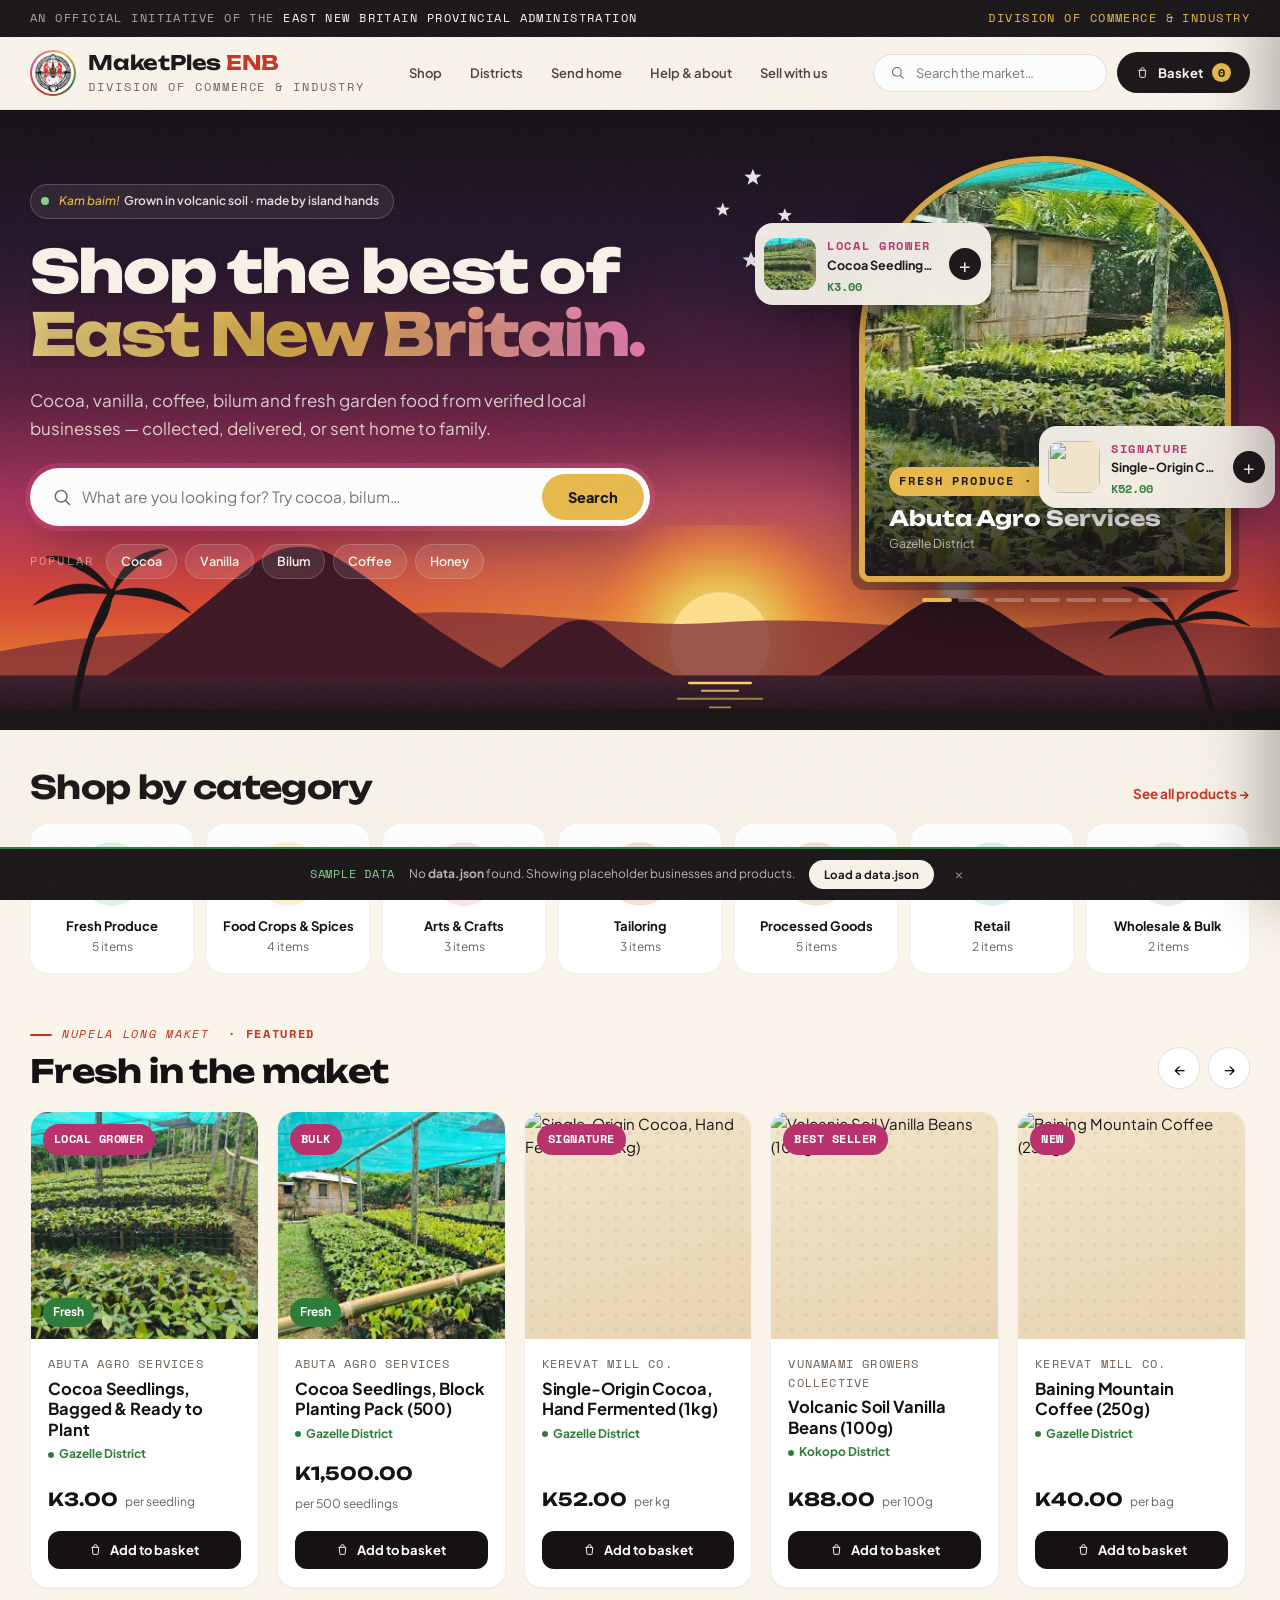
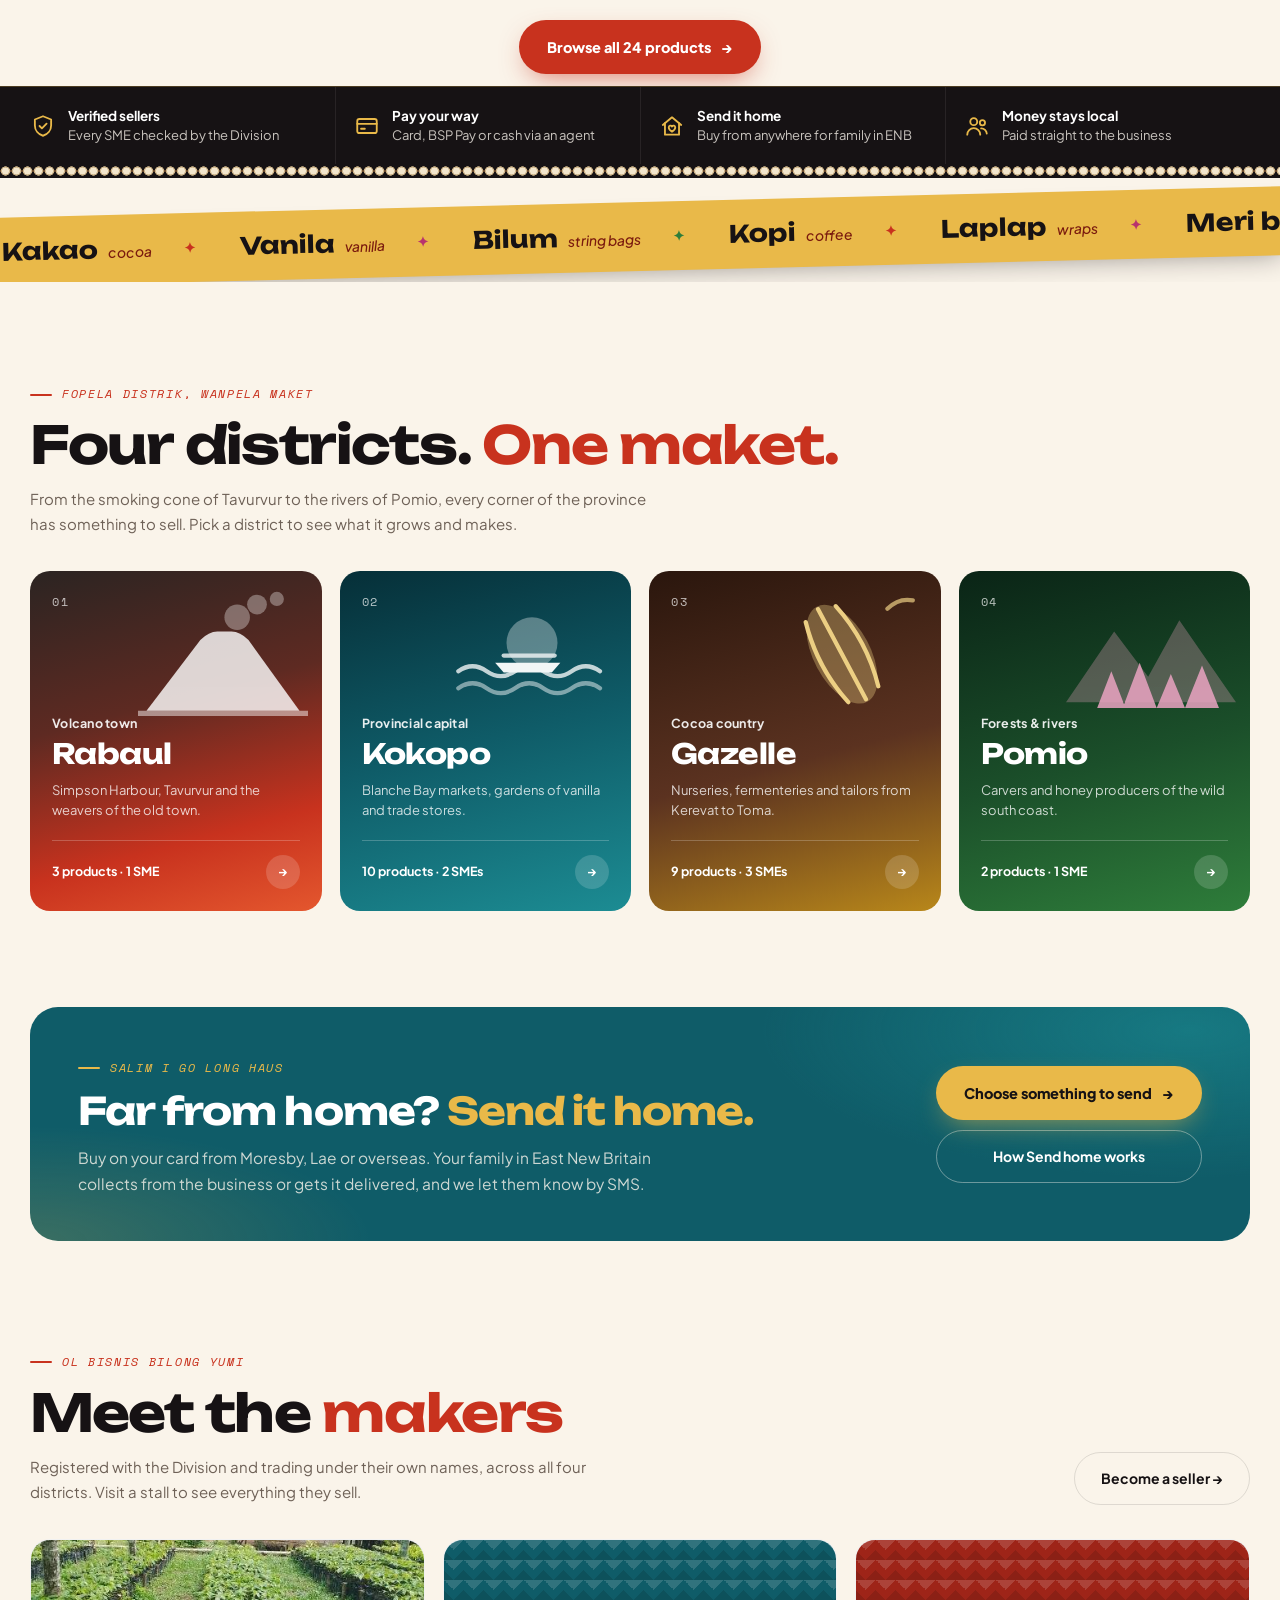
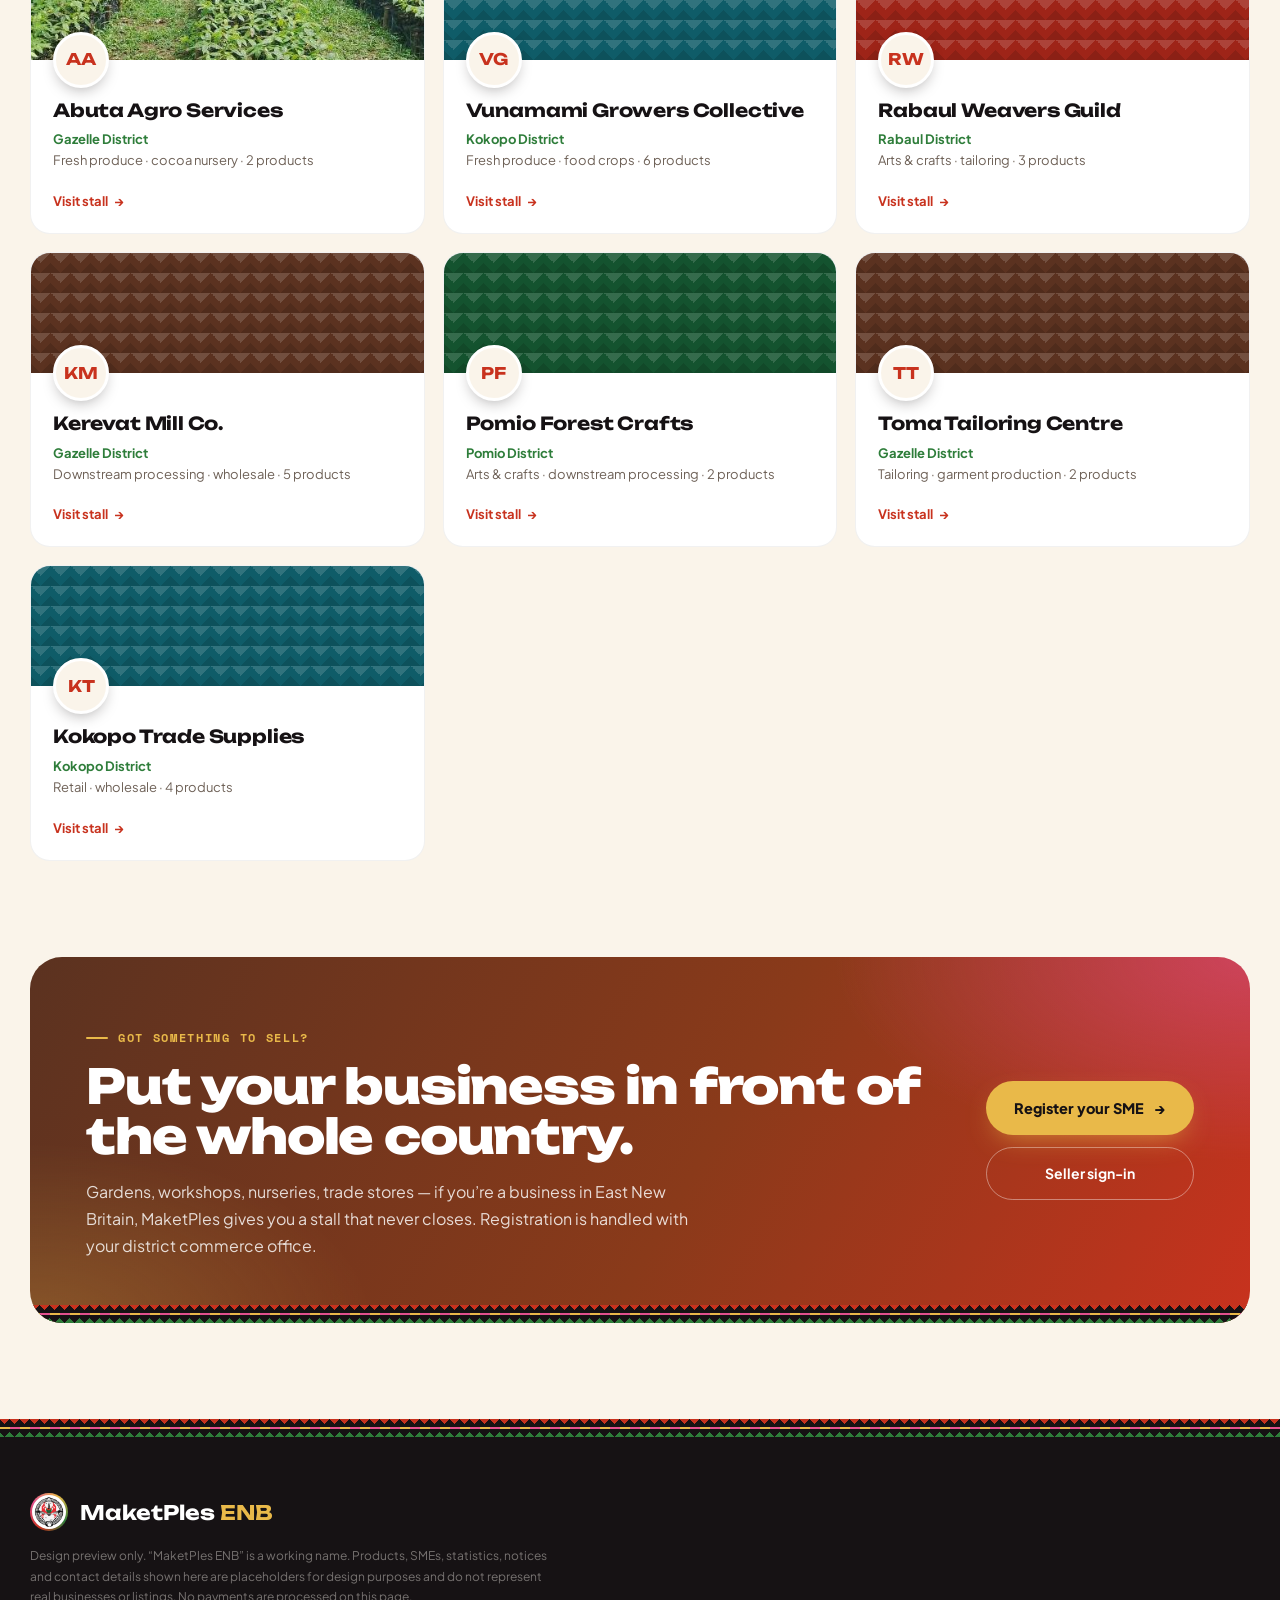
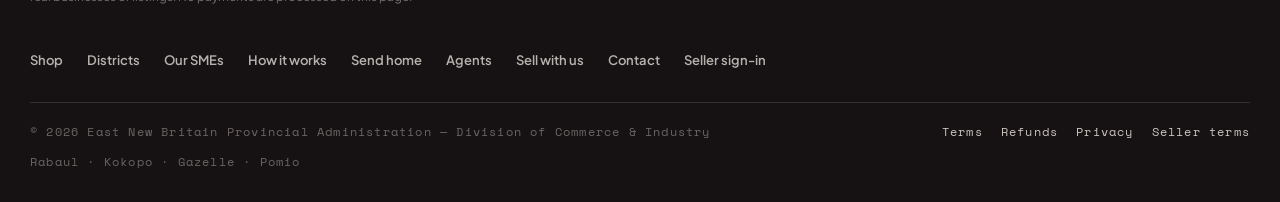
==== commit 4a5c0c48: "Add draft legal pages, a 404 page and deploy files - legal.html: Terms of use, Refunds & returns, Pr" ====
--- a/index.html
+++ b/index.html
@@ -290,6 +290,7 @@
     </div>
     <div class="fbase">
       <span>© 2026 East New Britain Provincial Administration — Division of Commerce &amp; Industry</span>
+      <nav class="flegal" aria-label="Terms and policies"><a href="legal.html#terms">Terms</a><a href="legal.html#refunds">Refunds</a><a href="legal.html#privacy">Privacy</a><a href="legal.html#seller-terms">Seller terms</a></nav>
       <span>Rabaul · Kokopo · Gazelle · Pomio</span>
     </div>
   </div>
--- a/site.css
+++ b/site.css
@@ -468,6 +468,37 @@
   .subnav a{flex:0 0 auto;font-size:13px;font-weight:600;padding:8px 14px;border-radius:100px;color:var(--ink-3);transition:.2s;}
   .subnav a:hover{background:var(--sand);}
   .subnav a.on{background:var(--red);color:#fff;}
+
+  /* ---------- terms & policies (legal.html) ---------- */
+  .legal{padding:40px 0 96px;}
+  .lg-draft{max-width:72ch;background:#FFF6DC;border:1px solid rgba(184,135,26,0.45);border-left:4px solid var(--gold-dp);
+    border-radius:12px;padding:14px 18px;font-size:14px;line-height:1.6;color:var(--ink-2);}
+  .lg-upd{display:block;margin-top:6px;font-family:'Space Mono',monospace;font-size:12px;color:var(--muted);}
+  .lg-doc{max-width:72ch;}
+  section.lg-sec{scroll-margin-top:110px;}
+  .lg-sec{padding-top:44px;margin-top:44px;border-top:1px solid var(--hair);}
+  .lg-sec:first-child{border-top:none;margin-top:0;}
+  .lg-sec .eyebrow{color:var(--red);}
+  .lg-sec h2{font-family:'Unbounded',sans-serif;font-weight:800;font-size:clamp(24px,3vw,34px);letter-spacing:-0.02em;line-height:1.1;margin:10px 0 14px;}
+  .lg-sec h3{font-weight:800;font-size:17px;margin:30px 0 8px;color:var(--ink);}
+  .lg-sec p,.lg-sec li{font-size:15.5px;line-height:1.7;color:var(--ink-2);}
+  .lg-sec p{margin:0 0 12px;}
+  .lg-sec ul,.lg-sec ol{margin:0 0 12px;padding-left:22px;}
+  .lg-sec li{margin-bottom:7px;}
+  .lg-sec li::marker{color:var(--red);}
+  .lg-sec a{color:var(--harbour);font-weight:700;text-decoration:underline;text-underline-offset:3px;}
+  .lg-sum{background:var(--sand);border-radius:12px;padding:14px 18px;font-weight:600;color:var(--ink) !important;}
+  mark.tbc{background:rgba(233,185,73,0.38);color:inherit;padding:0 4px;border-radius:4px;box-decoration-break:clone;-webkit-box-decoration-break:clone;}
+  .lg-table{overflow-x:auto;margin:16px 0 18px;border:1px solid var(--hair);border-radius:12px;background:#fff;}
+  .lg-table table{border-collapse:collapse;width:100%;min-width:520px;font-size:14px;line-height:1.5;}
+  .lg-table th{text-align:left;background:var(--ink);color:var(--ash);font-weight:700;padding:10px 14px;font-size:13px;}
+  .lg-table td{padding:11px 14px;border-top:1px solid var(--hair-2);vertical-align:top;color:var(--ink-2);}
+  .lg-table td:first-child{font-weight:700;color:var(--ink);}
+  .flegal{display:flex;gap:6px 18px;flex-wrap:wrap;}
+  .coterms{margin-top:6px;font-family:'Plus Jakarta Sans',sans-serif;letter-spacing:0;line-height:1.55;font-size:12.5px;}
+  .coterms a{color:var(--harbour);font-weight:700;text-decoration:underline;text-underline-offset:2px;}
+  .flegal a{color:rgba(251,246,238,0.78);}
+  .flegal a:hover{color:var(--gold);}
   body[data-page="about"] section[id]{scroll-margin-top:132px;}
 
   .home-banner{padding:0 0 8px;}
@@ -1137,7 +1168,9 @@
     .dhd button,.mhd button{min-width:44px;min-height:44px;}
     .msrch input,.hsearch input,.fr input,.fr select{min-height:44px;}
     /* small text links get a bigger hit area without moving the layout */
-    .see,.card .sme,.crumbs a,.flinks a,.notice .more,.sme-card .go{padding:12px 0;margin:-12px 0;display:inline-block;}
+    .see,.card .sme,.crumbs a,.flinks a,.flegal a,.notice .more,.sme-card .go{padding:12px 0;margin:-12px 0;display:inline-block;}
+    .flegal{gap:22px 20px;}
+    .flegal a{padding:13px 0;margin:-13px 0;}
     .frow{gap:10px;}
   }
   /* ---------- phones: drop the expensive decoration ---------- */
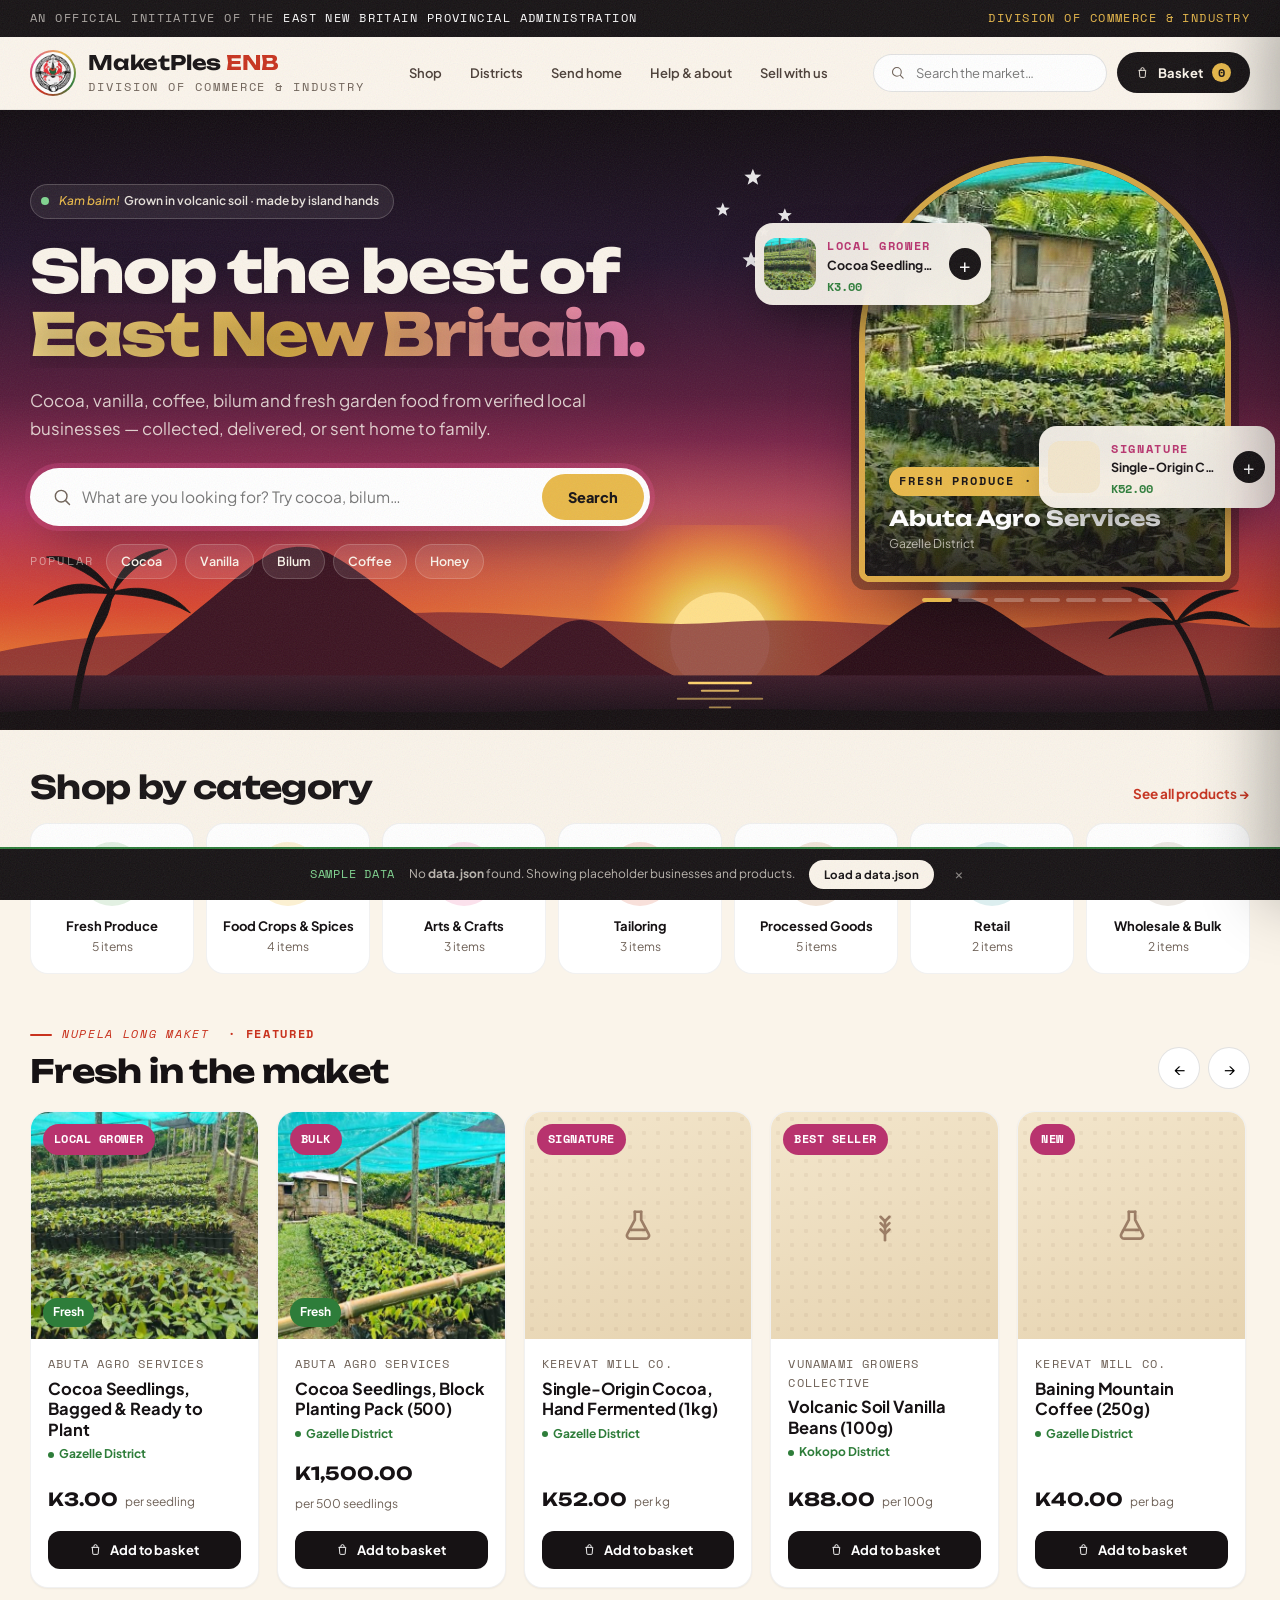
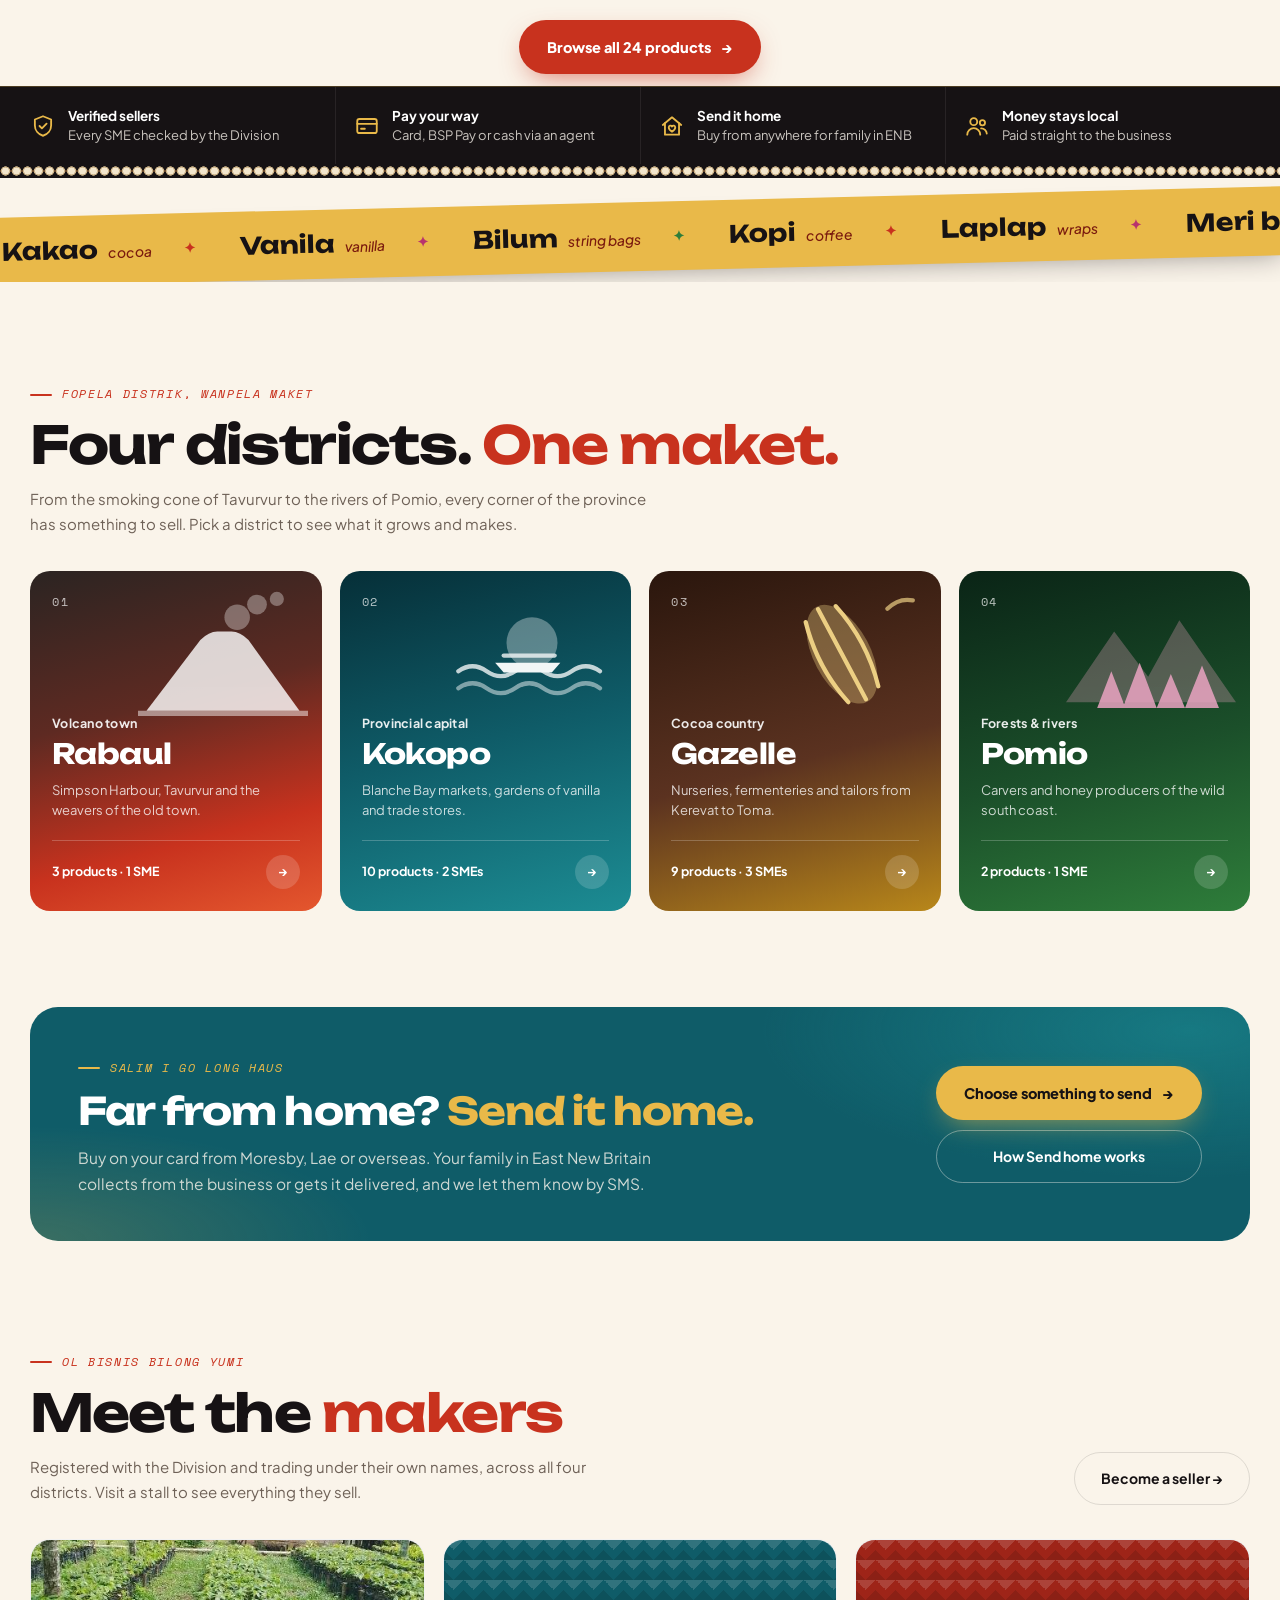
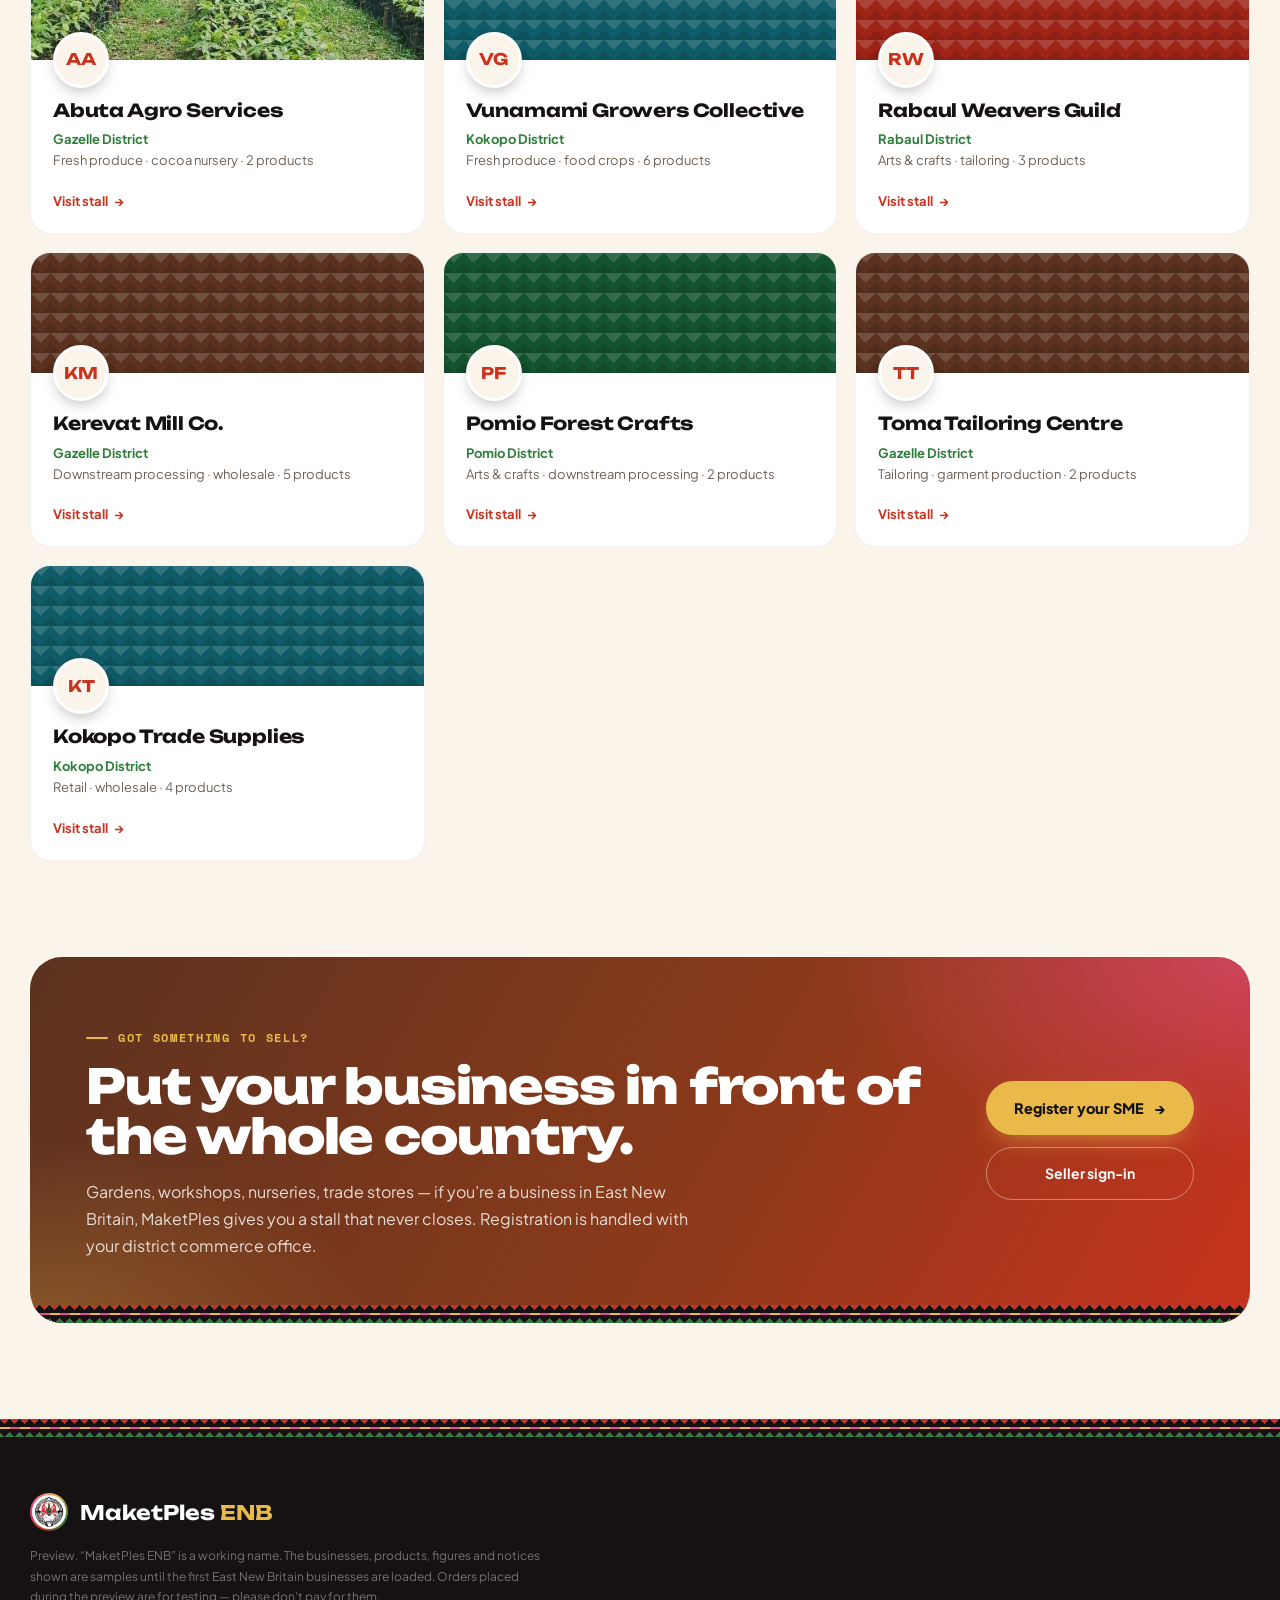
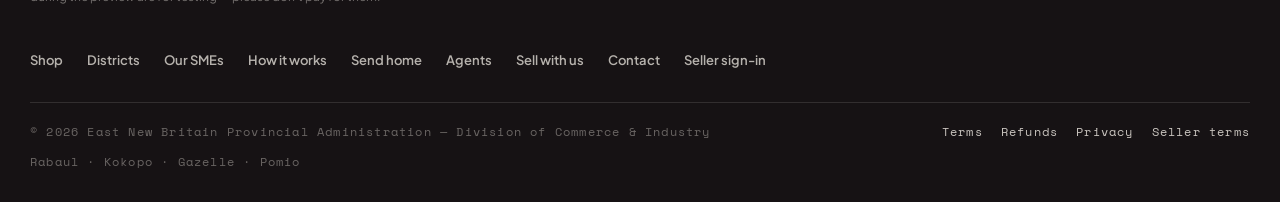
==== commit 5577f857: "Shop polish: photo fallbacks, basket counter on cards, loading placeholders - A photo that fails to " ====
--- a/index.html
+++ b/index.html
@@ -183,7 +183,7 @@
         <button onclick="scrollRail(1)" aria-label="Scroll forward">→</button>
       </div>
     </div>
-    <div class="rail" id="rail"></div>
+    <div class="rail" id="rail" data-skel="5"></div>
     <div class="browse-all"><a class="btn red" href="shop.html" id="browseAll">Browse the whole market <span class="arr">→</span></a></div>
   </div>
 </section>
@@ -244,7 +244,7 @@
       </div>
       <a class="btn-o" href="register.html">Become a seller →</a>
     </div>
-    <div class="smes" id="smeGrid"></div>
+    <div class="smes" id="smeGrid" data-skel="6" data-skel-kind="sme"></div>
   </div>
 </section>
 
@@ -274,7 +274,7 @@
           <span class="logo-ring" style="width:38px;height:38px;"><img src="logo-96.png" width="96" height="96" alt=""></span>
           <span class="nm">MaketPles <b>ENB</b></span>
         </div>
-        <p class="fnote">Design preview only. “MaketPles ENB” is a working name. Products, SMEs, statistics, notices and contact details shown here are placeholders for design purposes and do not represent real businesses or listings. No payments are processed on this page.</p>
+        <p class="fnote">Preview. “MaketPles ENB” is a working name. The businesses, products, figures and notices shown are samples until the first East New Britain businesses are loaded. Orders placed during the preview are for testing — please don’t pay for them.</p>
       </div>
       <div class="flinks">
         <a href="shop.html">Shop</a>
--- a/site.css
+++ b/site.css
@@ -640,6 +640,43 @@
   /* ---------- mobile shop bar ---------- */
   .mbar{display:none;}
 
+  /* ---------- photo that failed to load: show the tile and category icon instead ---------- */
+  img.broken{display:none !important;}
+  img:not(.broken) ~ .cat-icon{display:none;}
+
+  /* ---------- the card's basket counter ---------- */
+  .cta{margin-top:12px;position:relative;z-index:2;}
+  .cta .addb{margin-top:0;}
+  .qstep{display:flex;align-items:center;justify-content:space-between;gap:6px;
+    border:2px solid var(--ink);border-radius:12px;background:#fff;min-height:42px;padding:0 3px;}
+  .qstep span{font-size:13px;font-weight:600;color:var(--ink-3);white-space:nowrap;}
+  .qstep b{font-family:'Unbounded',sans-serif;color:var(--ink);font-size:14px;}
+  .qstep button{width:36px;height:36px;border:none;border-radius:9px;background:var(--sand);color:var(--ink);
+    font-size:19px;font-weight:700;line-height:1;display:flex;align-items:center;justify-content:center;transition:background .15s;}
+  .qstep button:hover{background:var(--gold);}
+
+  /* ---------- "added to your basket" note ---------- */
+  .toast{position:fixed;left:50%;bottom:24px;z-index:180;transform:translate(-50%,140%);opacity:0;
+    display:flex;align-items:center;gap:14px;max-width:calc(100% - 32px);width:max-content;
+    background:var(--ink);color:var(--ash);border-radius:14px;padding:10px 10px 10px 18px;
+    box-shadow:0 18px 40px -16px rgba(20,14,16,.6);font-size:13.5px;
+    transition:transform .35s cubic-bezier(.16,1,.3,1),opacity .25s;pointer-events:none;}
+  .toast.on{transform:translate(-50%,0);opacity:1;pointer-events:auto;}
+  .toast .tx{overflow:hidden;text-overflow:ellipsis;display:-webkit-box;-webkit-line-clamp:2;-webkit-box-orient:vertical;}
+  .toast button{flex-shrink:0;border:none;border-radius:10px;background:var(--gold);color:var(--ink);
+    font-weight:800;font-size:13px;padding:0 14px;min-height:40px;}
+
+  /* ---------- grey placeholder cards while products load ---------- */
+  .skel{border-radius:18px;background:#fff;overflow:hidden;display:flex;flex-direction:column;gap:10px;padding-bottom:18px;
+    border:1px solid var(--hair-2);}
+  .skel i{display:block;border-radius:8px;margin:0 17px;height:12px;
+    background:linear-gradient(90deg,var(--sand-2) 0%,var(--sand) 50%,var(--sand-2) 100%) 0 0 / 200% 100%;
+    animation:skel 1.4s ease-in-out infinite;}
+  .skel-card i.a{margin:0 0 6px;border-radius:0;height:auto;aspect-ratio:1/1;}
+  .skel-card i.b{width:55%;} .skel-card i.c{width:85%;height:16px;} .skel-card i.d{height:40px;border-radius:12px;margin-top:10px;}
+  .skel-sme i.a{margin:0;border-radius:0;height:120px;} .skel-sme i.b{width:70%;height:18px;margin-top:14px;} .skel-sme i.c{width:45%;}
+  @keyframes skel{to{background-position:-200% 0;}}
+
   /* ---------- districts ---------- */
   .districts{display:grid;grid-template-columns:repeat(4,1fr);gap:18px;}
   .dcard{
@@ -1028,6 +1065,15 @@
   }
   @media (max-width:640px){
     .wrap{padding:0 16px;}
+    /* Meet the makers: a sideways row instead of seven stacked cards */
+    .smes{display:flex;gap:12px;overflow-x:auto;scroll-snap-type:x mandatory;
+      margin:0 -16px;padding:2px 16px 16px;scroll-padding:0 16px;scrollbar-width:none;}
+    .smes::-webkit-scrollbar{display:none;}
+    .smes > *{flex:0 0 80%;min-width:0;scroll-snap-align:start;}
+    .qstep{min-height:44px;}
+    .qstep button{width:40px;height:40px;}
+    .qstep span{font-size:12px;}
+    .toast{bottom:calc(84px + env(safe-area-inset-bottom));}
     .hdr{padding-top:10px;padding-bottom:10px;gap:12px;}
     .srch{display:none;}
     .logo-ring{width:38px;height:38px;}
@@ -1152,7 +1198,8 @@
     .brand .dv{display:none;}
     .hsearch .btn{padding:12px 14px;font-size:13.5px;}
     .frow{margin:0 -13px;padding:0 13px 10px;}
-    .cat-row,.rail{margin:0 -13px;padding-left:13px;padding-right:13px;}
+    .cat-row,.rail,.smes{margin:0 -13px;padding-left:13px;padding-right:13px;}
+    .smes{scroll-padding:0 13px;}
     .prod-actions{margin-left:-13px;margin-right:-13px;padding-left:13px;padding-right:13px;}
     .quick{margin-right:-13px;padding-right:13px;}
   }
@@ -1188,6 +1235,8 @@
     .btn:hover,.btn-o:hover{transform:none;}
   }
   @media (prefers-reduced-motion:reduce){
+    .skel i{animation:none;}
+    .toast{transition:none;}
     *{animation:none!important;transition:none!important;}
     .rv{opacity:1;transform:none;}
     .hero h1 .ln > span{transform:none;}
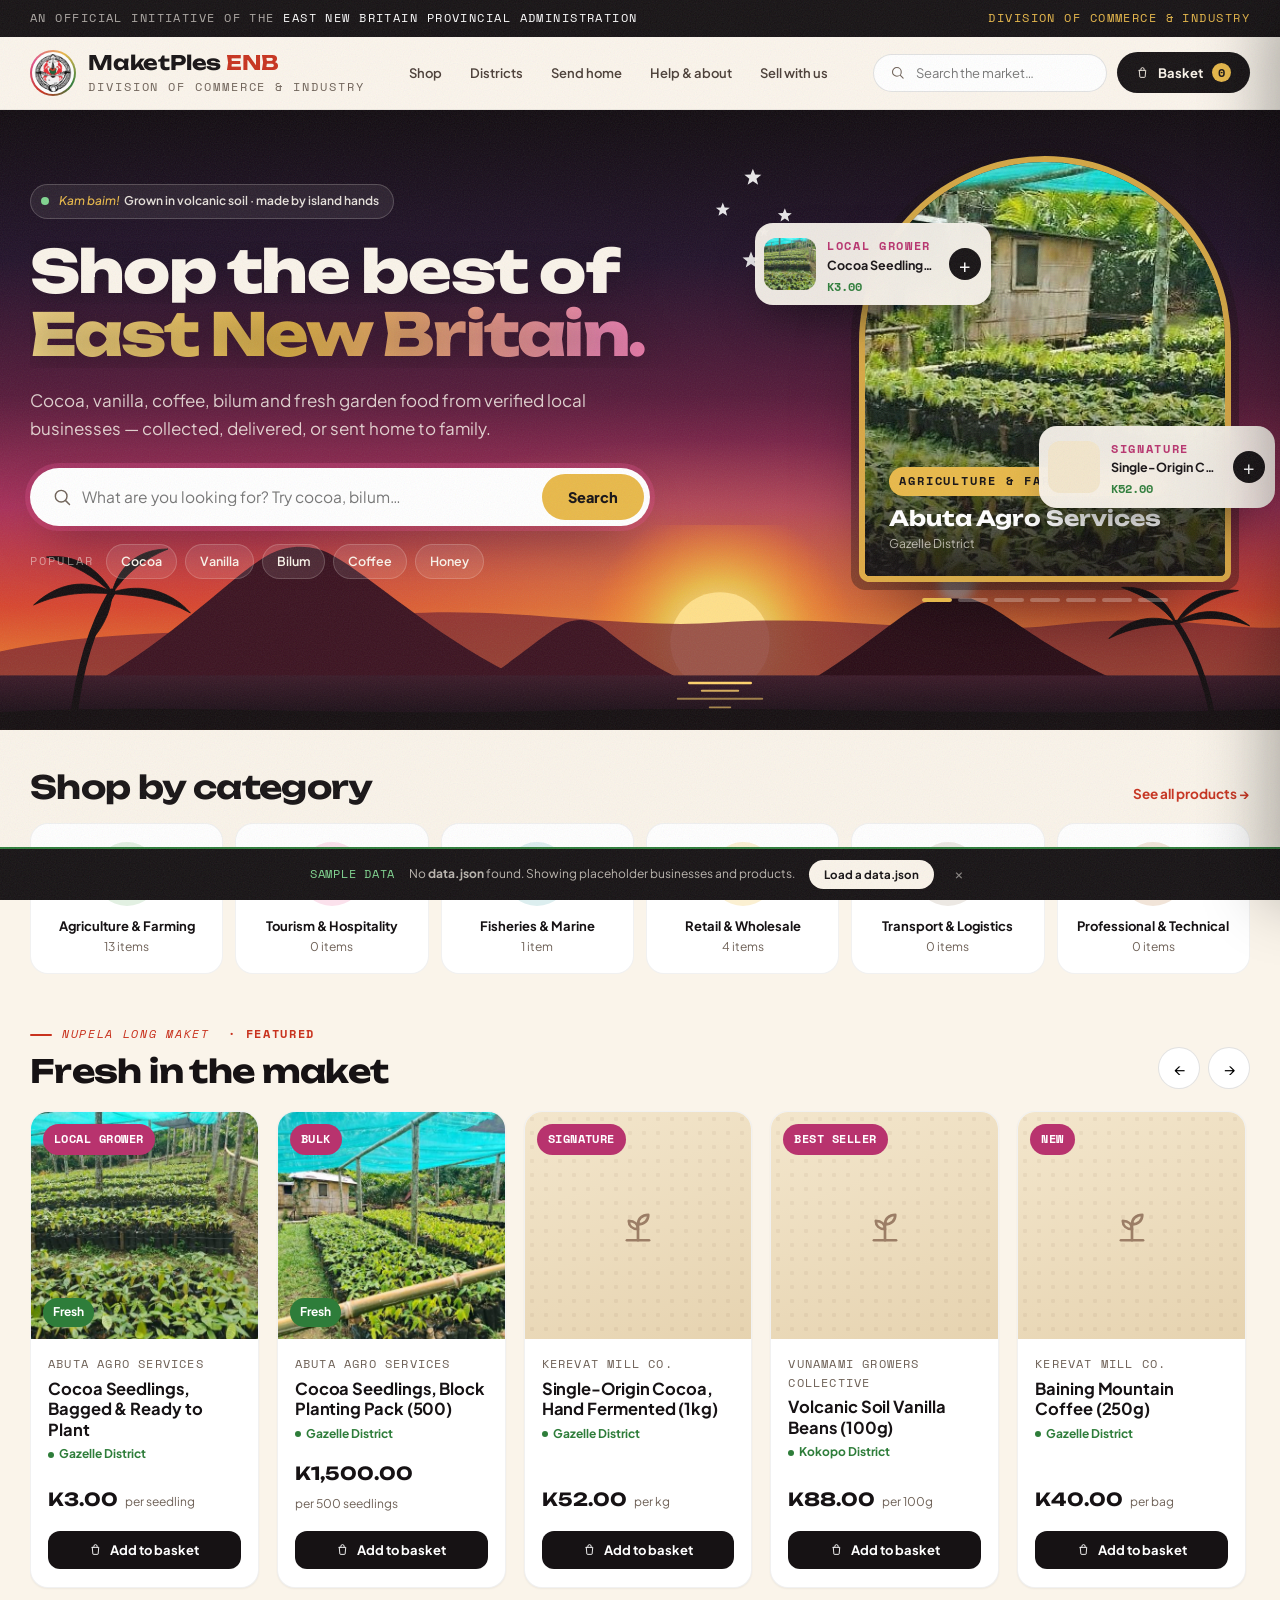
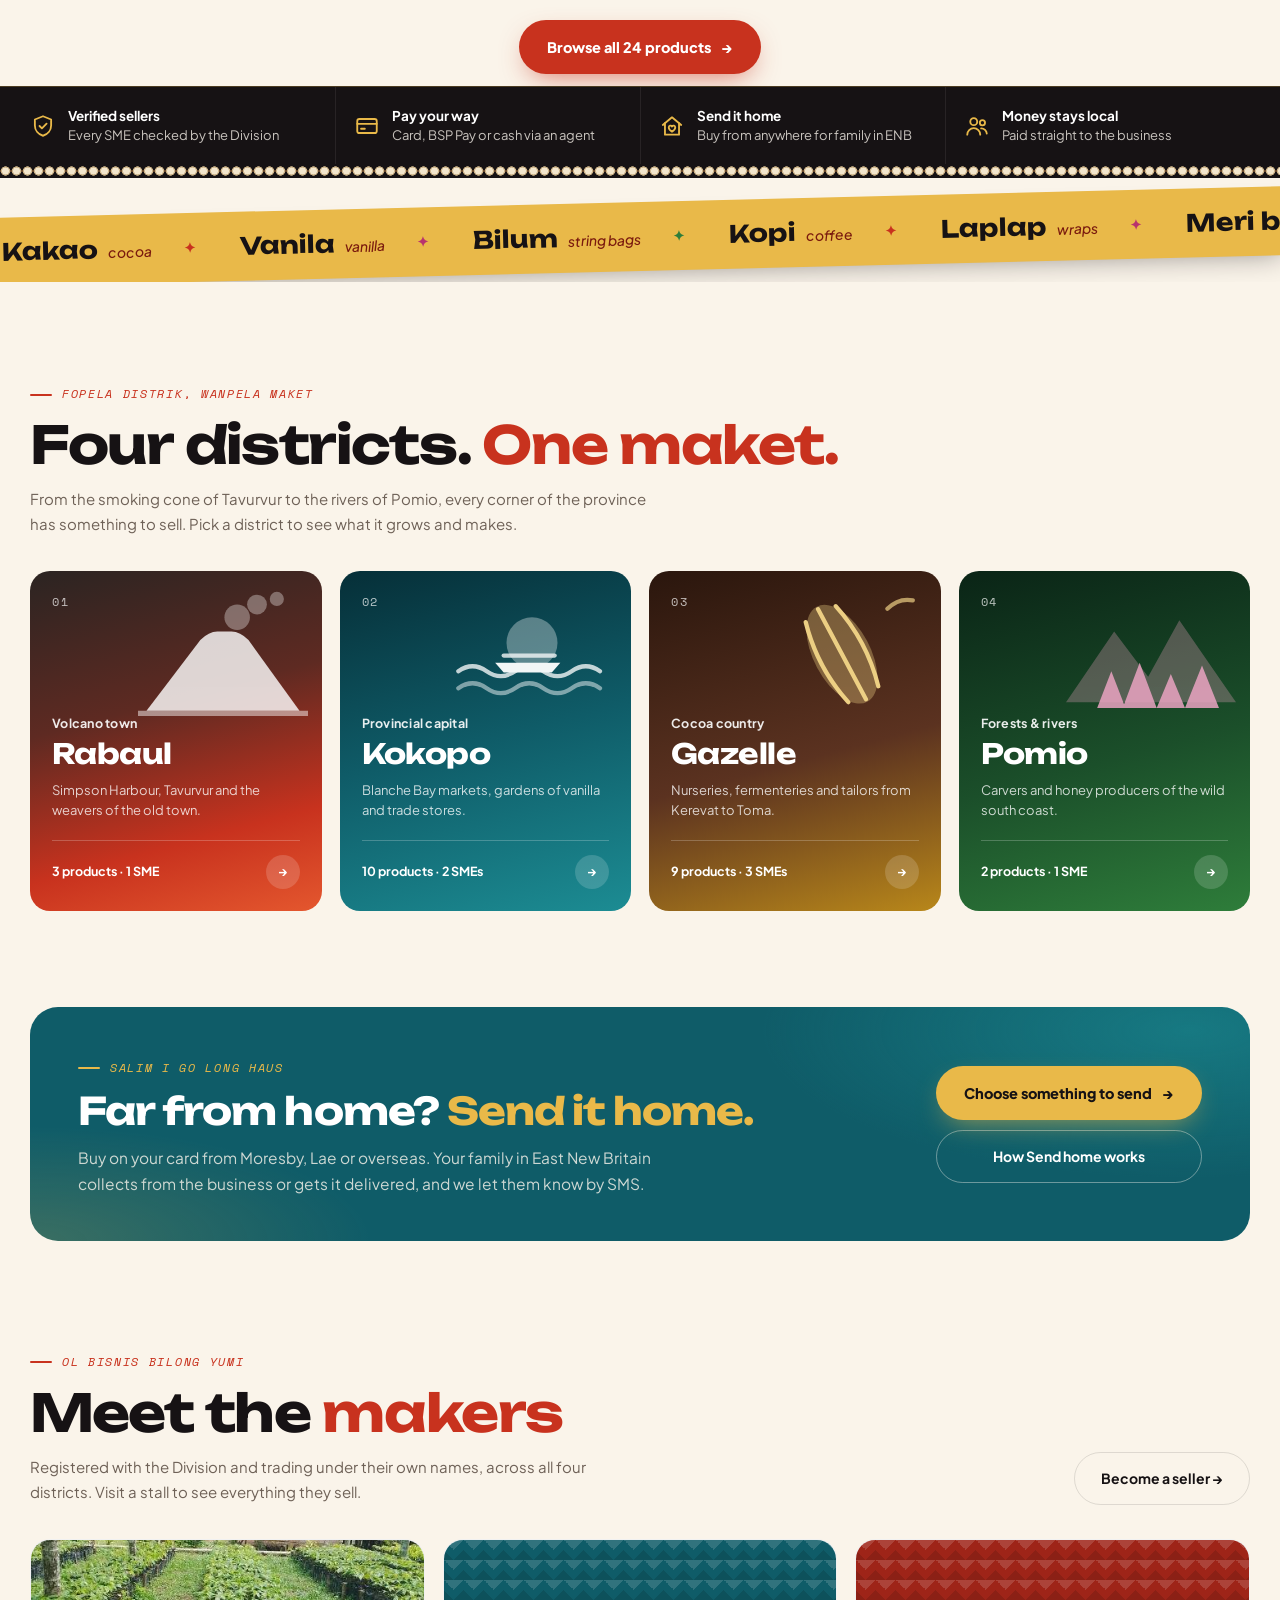
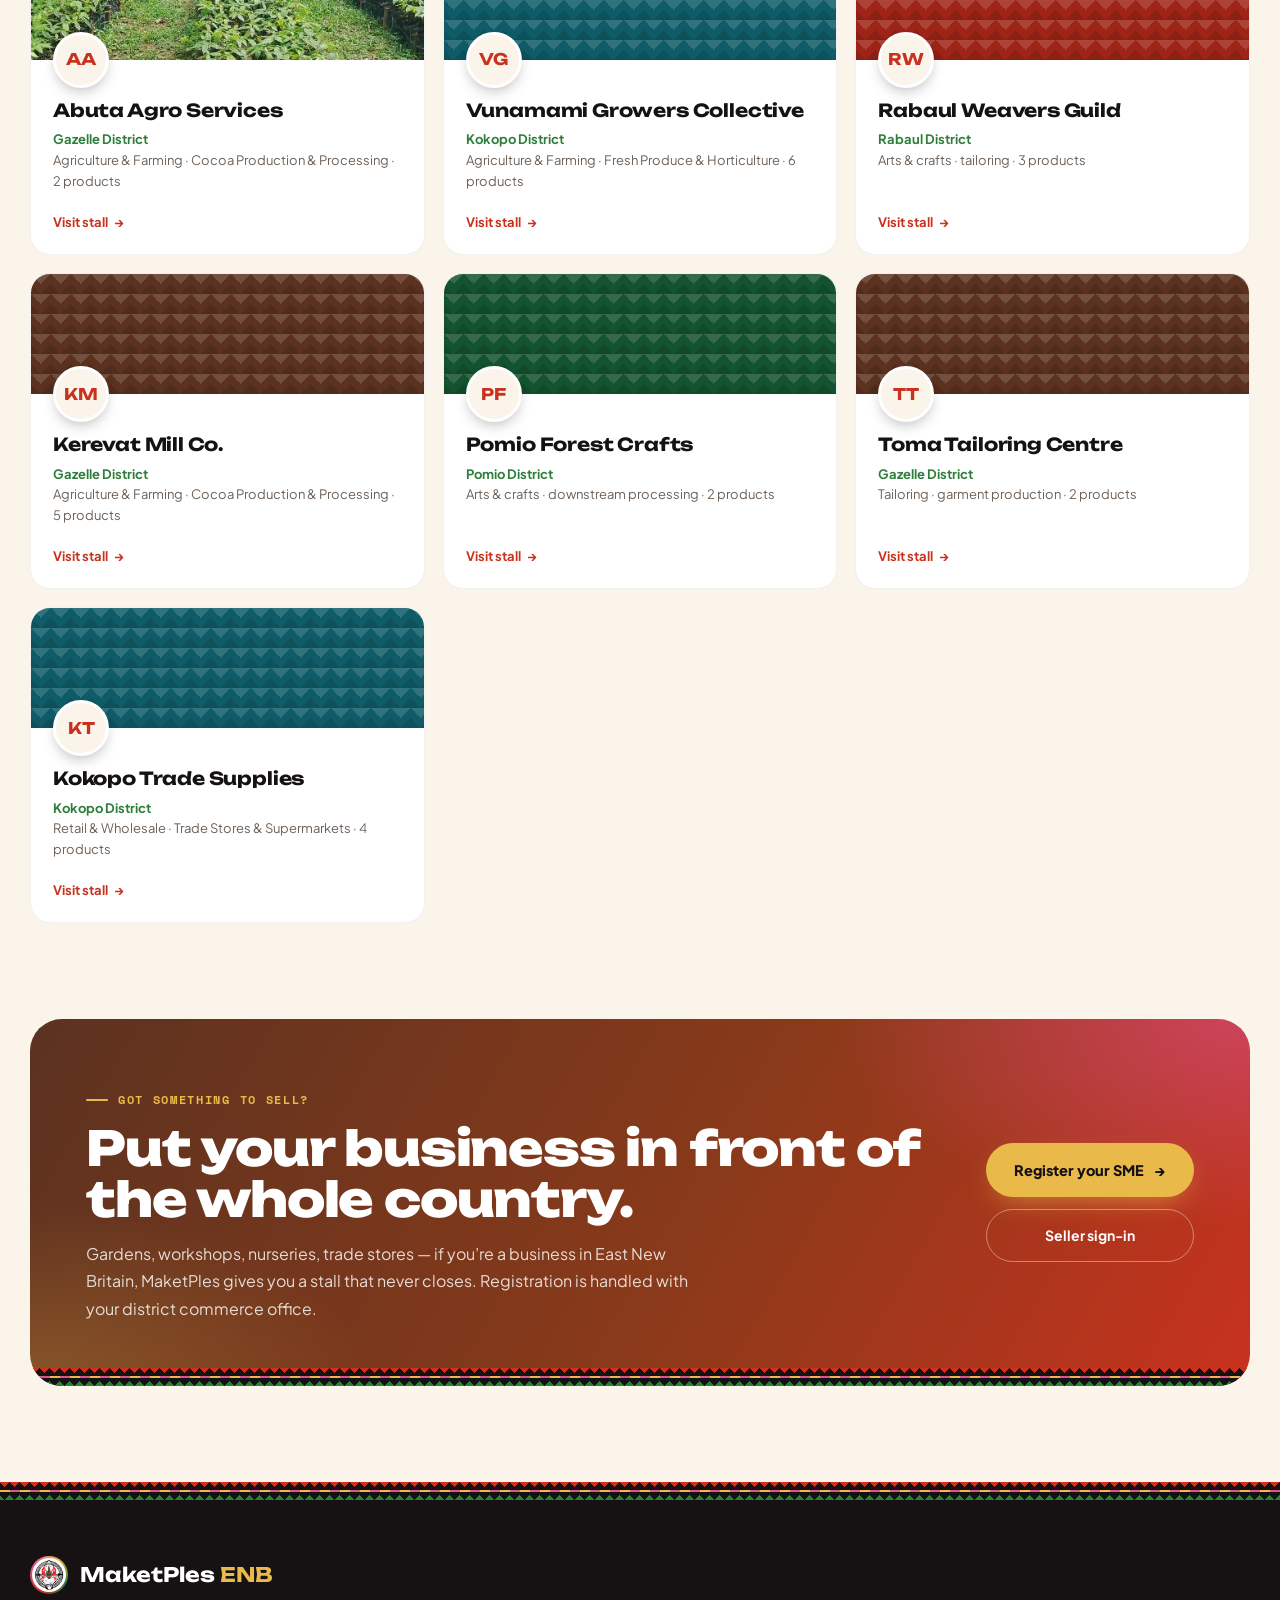
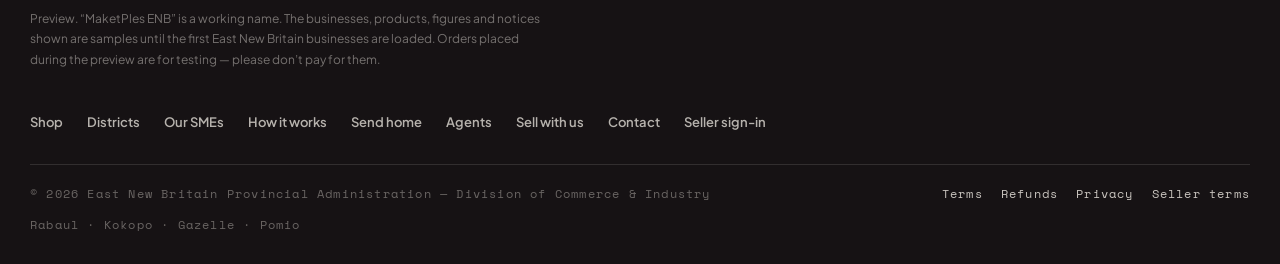
==== commit 2a101b92: "Categories: the Division's six business types, each with its own sub-types Replaces Retail / Wholesa" ====
--- a/index.html
+++ b/index.html
@@ -297,6 +297,7 @@
 </footer>
 
 <script src="config.js"></script>
+<script src="categories.js"></script>
 <script src="shop-data.js"></script>
 <script src="site.js"></script>
 <script>
@@ -315,7 +316,7 @@
 function renderCats(){
   document.getElementById('catTiles').innerHTML = CATS.map(x=>{
     const n = P.filter(p=>p.c===x.c).length;
-    return `<a class="ctile" style="--t:${x.bg};--tc:${x.fg}" href="shop.html?cat=${x.c}">
+    return `<a class="ctile" style="--t:${x.bg};--tc:${x.fg}" href="shop.html?cat=${x.c}" title="${esc(x.full)}">
       <span class="ci">${catIcon(x.c)}</span>
       <b>${x.n}</b><small>${n} item${n===1?'':'s'}</small>
     </a>`;
--- a/site.css
+++ b/site.css
@@ -383,7 +383,7 @@
   .see:hover{text-decoration:underline;}
   .cats{padding:40px 0 8px;}
   .cats .sec-t{margin-top:0;}
-  .cat-row{display:grid;grid-template-columns:repeat(7,1fr);gap:12px;}
+  .cat-row{display:grid;grid-template-columns:repeat(6,1fr);gap:12px;}
   .ctile{
     background:#fff;border:1px solid var(--hair-2);border-radius:18px;padding:18px 10px 16px;
     display:flex;flex-direction:column;align-items:center;gap:4px;text-align:center;color:var(--ink);
@@ -495,6 +495,7 @@
   .lg-table td{padding:11px 14px;border-top:1px solid var(--hair-2);vertical-align:top;color:var(--ink-2);}
   .lg-table td:first-child{font-weight:700;color:var(--ink);}
   .flegal{display:flex;gap:6px 18px;flex-wrap:wrap;}
+  .prod-trust a{color:var(--harbour);font-weight:700;text-decoration:underline;text-underline-offset:2px;}
   .coterms{margin-top:6px;font-family:'Plus Jakarta Sans',sans-serif;letter-spacing:0;line-height:1.55;font-size:12.5px;}
   .coterms a{color:var(--harbour);font-weight:700;text-decoration:underline;text-underline-offset:2px;}
   .flegal a{color:rgba(251,246,238,0.78);}
@@ -525,8 +526,15 @@
   .crumb-bar .crumbs a:hover{color:var(--red);}
   .crumb-bar .crumbs span:last-child{color:var(--ink);font-weight:600;}
   .prod-layout{display:grid;grid-template-columns:1.05fr .95fr;gap:52px;align-items:start;padding:36px 0 30px;}
+  .prod-media{position:sticky;top:96px;}
+  .prod-thumbs{display:flex;gap:10px;margin-top:12px;overflow-x:auto;scrollbar-width:none;padding:2px;}
+  .prod-thumbs::-webkit-scrollbar{display:none;}
+  .prod-thumbs button{flex:0 0 auto;width:72px;height:72px;padding:0;border:2px solid transparent;border-radius:14px;
+    overflow:hidden;background:var(--sand);cursor:pointer;transition:border-color .2s;}
+  .prod-thumbs button[aria-pressed="true"]{border-color:var(--red);}
+  .prod-thumbs img{width:100%;height:100%;object-fit:cover;display:block;}
   .prod-photo{
-    position:sticky;top:96px;aspect-ratio:1/1;border-radius:24px;overflow:hidden;
+    position:relative;aspect-ratio:1/1;border-radius:24px;overflow:hidden;
     display:flex;align-items:center;justify-content:center;
     background:
       radial-gradient(circle at 50% 50%, rgba(91,50,32,.07) 0 2px, transparent 2.5px) 0 0 / 16px 16px,
@@ -719,6 +727,10 @@
   .chip.on{background:var(--ink);color:var(--ash);border-color:var(--ink);}
   .chip.on.dist{background:var(--red);border-color:var(--red);color:#fff;}
   #distRow .chip.on{background:var(--red);border-color:var(--red);color:#fff;}
+  #subRow{padding-left:14px;border-left:3px solid var(--tc,var(--hair));margin:2px 0 8px;}
+  #subRow[hidden]{display:none;}
+  #subRow .chip{background:var(--t,#fff);border-color:transparent;color:var(--tc,var(--ink-3));}
+  #subRow .chip.on{background:var(--tc,var(--ink));color:#fff;}
   .fmeta{
     display:flex;justify-content:space-between;align-items:center;gap:12px;
     font-family:'Space Mono',monospace;font-size:12px;letter-spacing:0.08em;
@@ -1039,7 +1051,7 @@
     .notices{grid-template-columns:repeat(2,1fr);}
     .hero-grid{grid-template-columns:1fr;gap:0;}
     .hero-fig{display:none;}
-    .cat-row{grid-template-columns:repeat(4,1fr);}
+    .cat-row{grid-template-columns:repeat(3,1fr);}
     .rail{grid-auto-columns:calc((100% - 2 * 16px) / 3);gap:16px;}
     .cross{left:auto;right:8%;top:6%;}
     .hero-trust .wrap{grid-template-columns:repeat(2,1fr);}
@@ -1048,7 +1060,7 @@
     .sellcta .box{grid-template-columns:1fr;padding:48px 36px;}
     .hb{grid-template-columns:1fr;padding:36px 30px;}
     .prod-layout{grid-template-columns:1fr;gap:28px;padding-top:22px;}
-    .prod-photo{position:relative;top:0;max-width:560px;}
+    .prod-media{position:relative;top:0;max-width:560px;}
     .stall-in.has-photo{grid-template-columns:1fr;}
     .stall-photo{order:-1;max-width:520px;}
     .nb-row{grid-template-columns:1fr 1fr;}
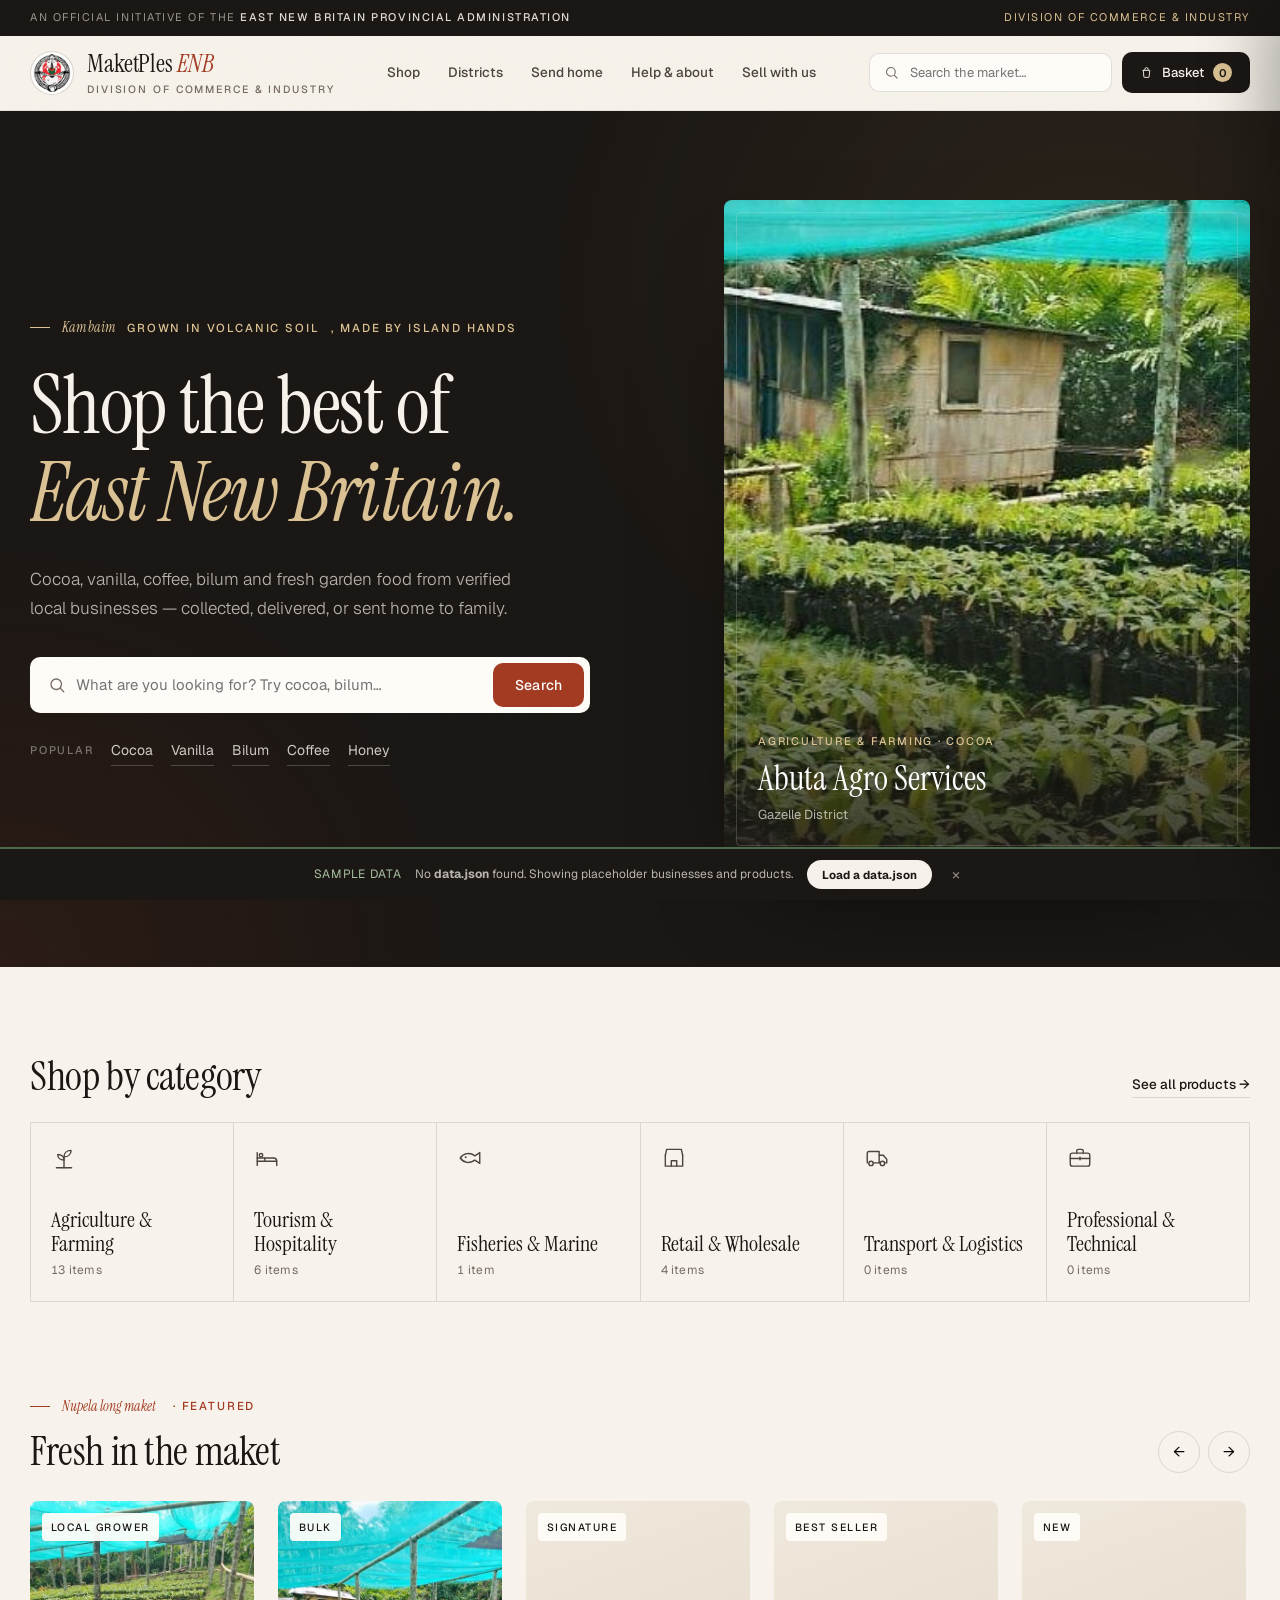
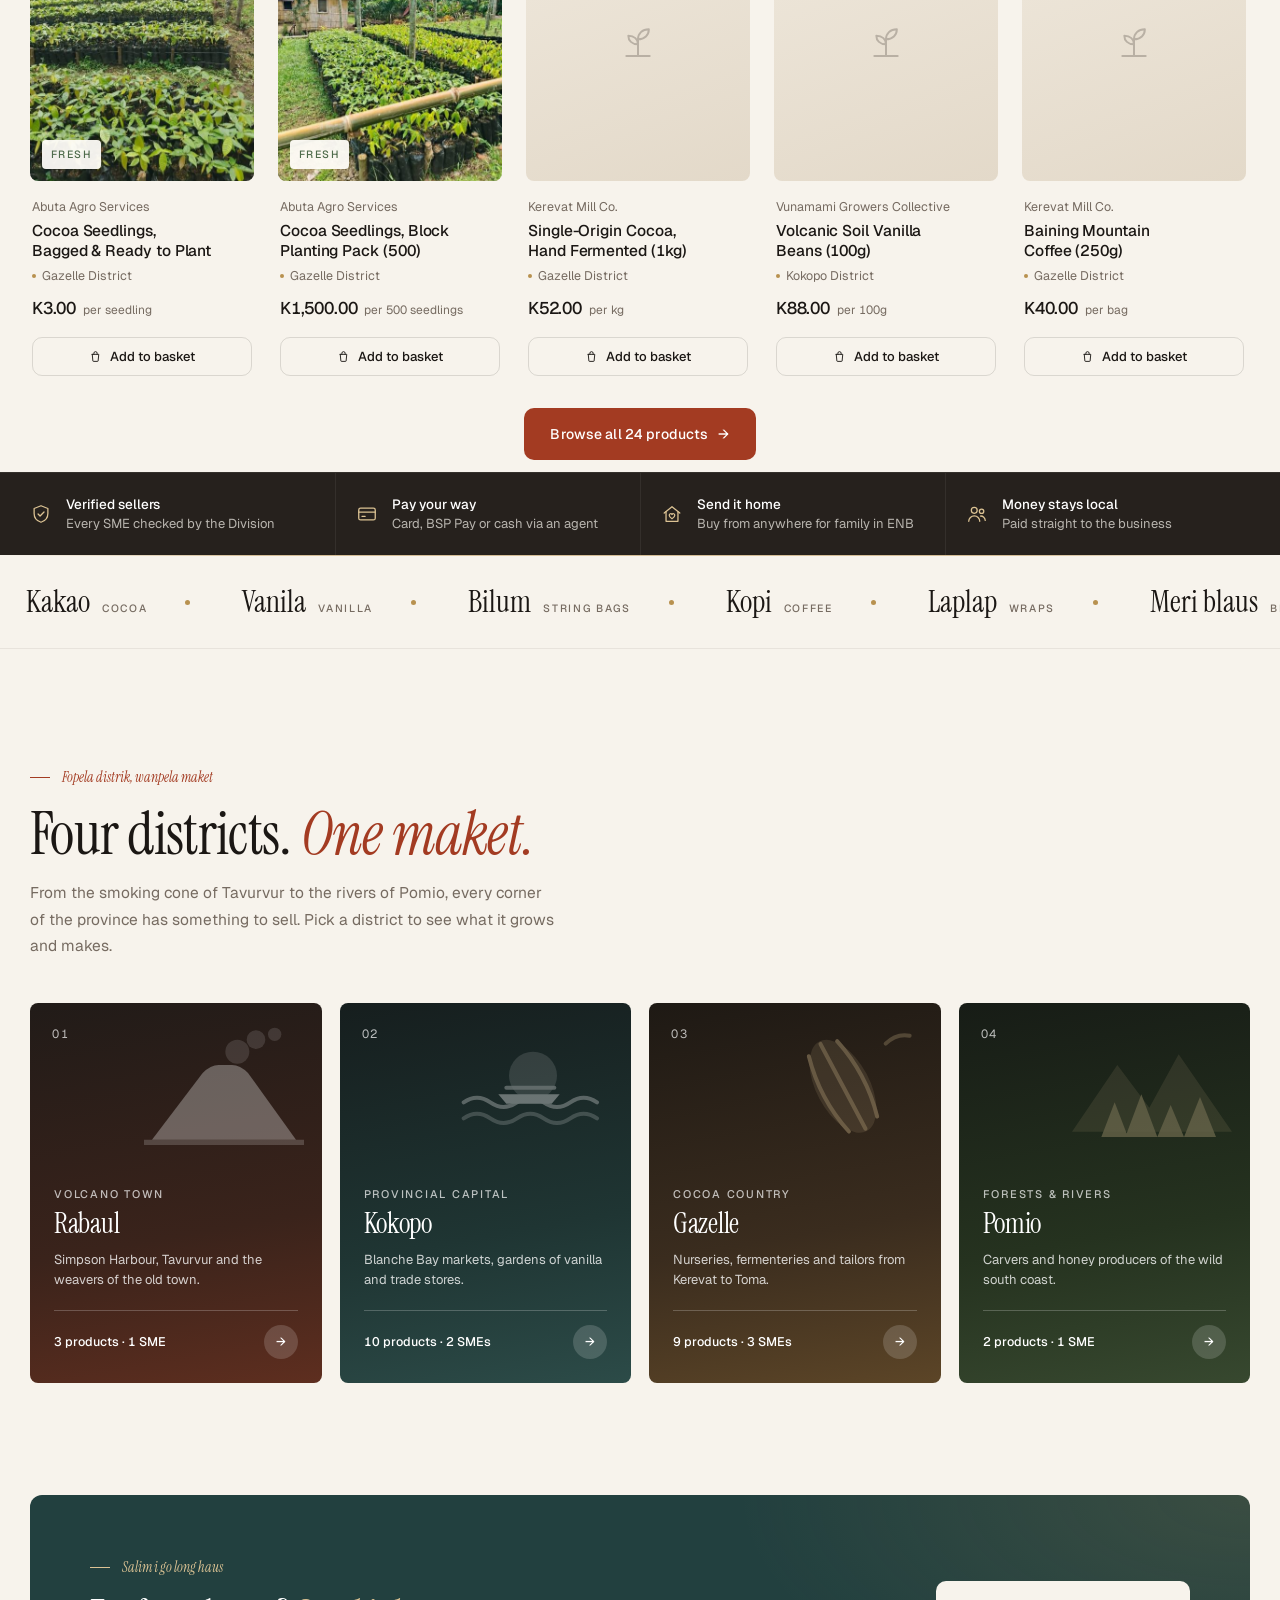
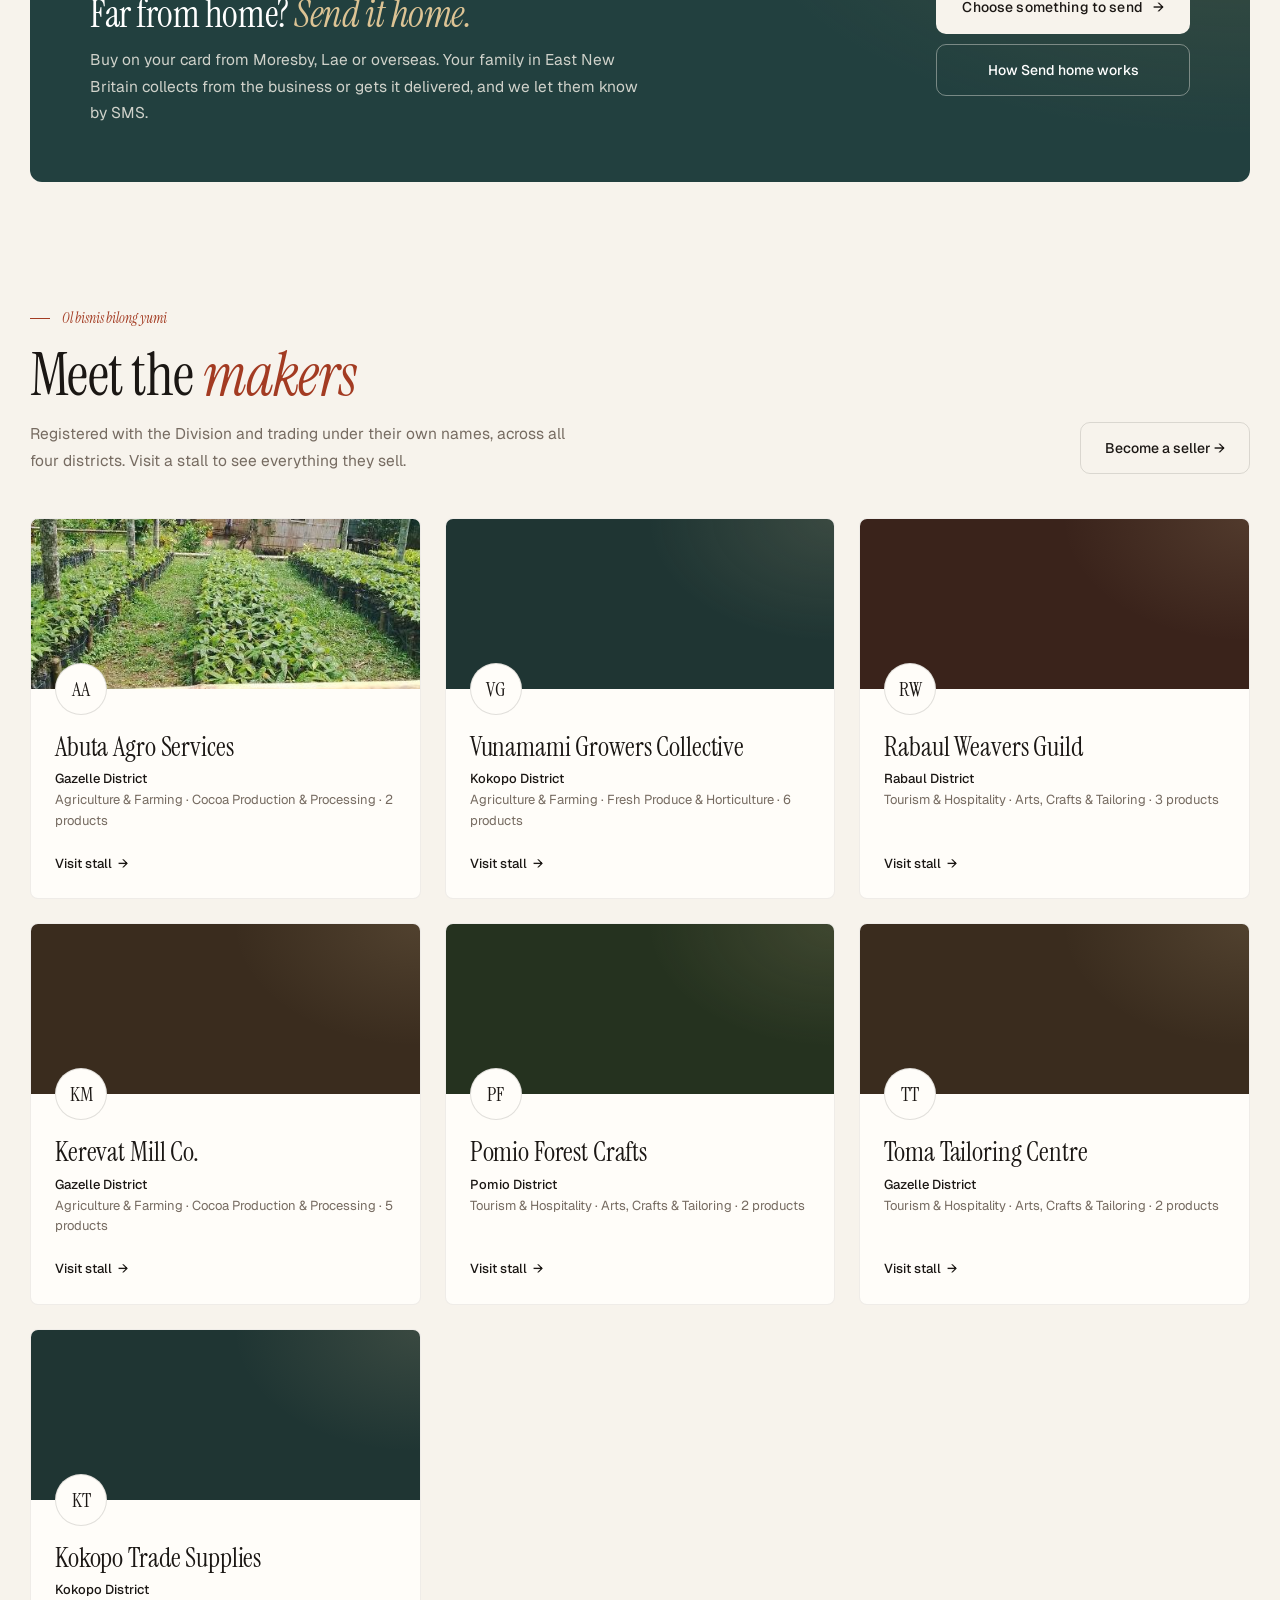
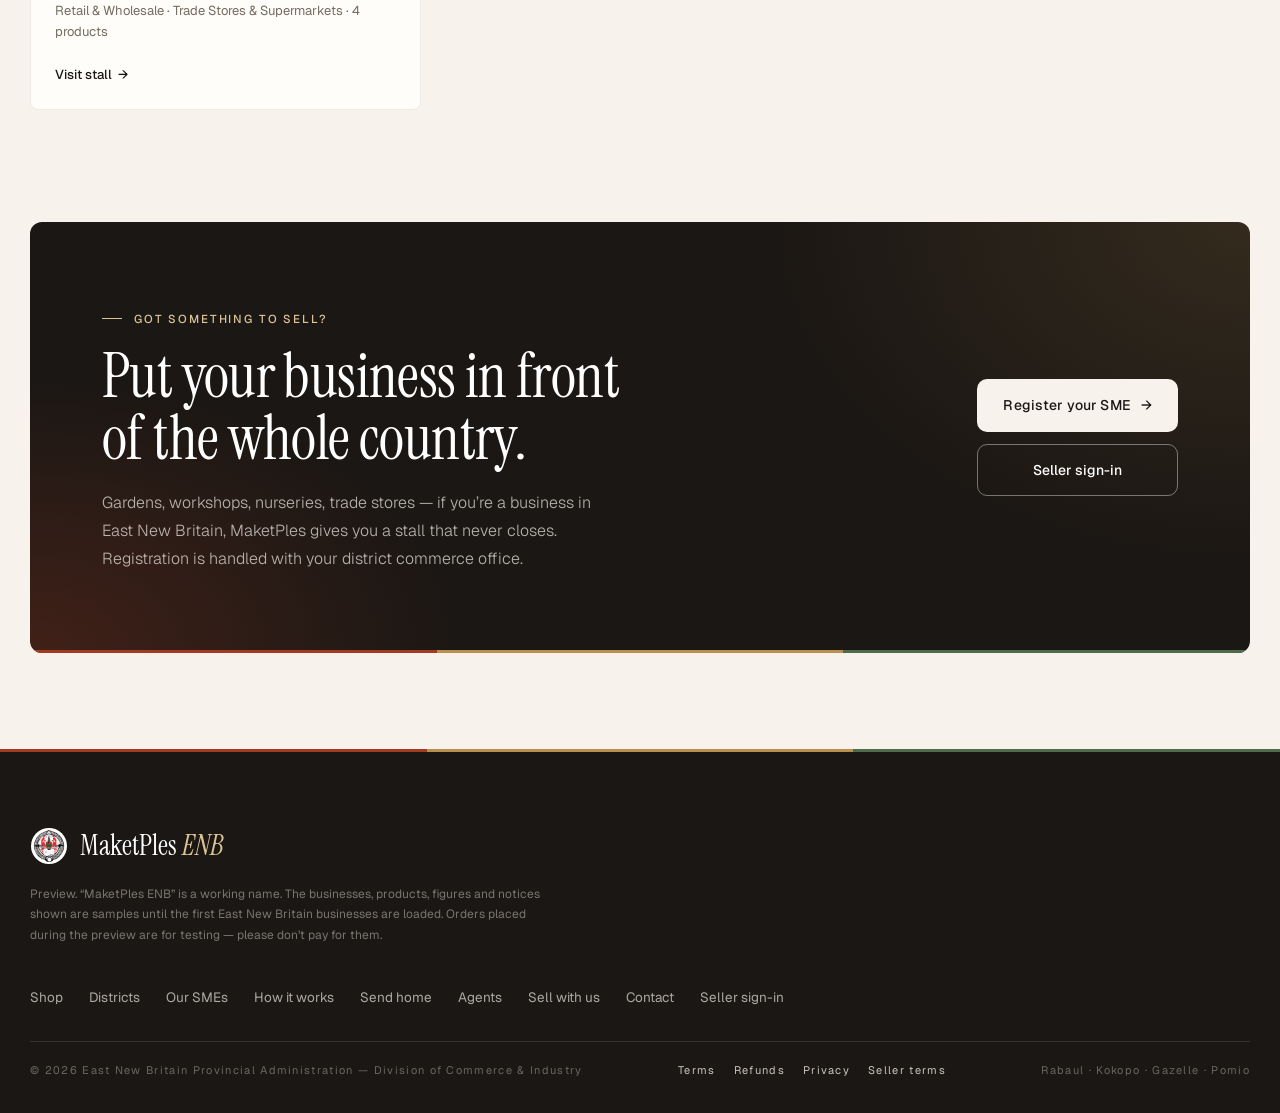
==== commit bbaa9e02: "Design: quieter, editorial look across the site Replaces the cartoon styling with an editorial one: " ====
--- a/index.html
+++ b/index.html
@@ -8,7 +8,7 @@
 <meta name="theme-color" content="#161214">
 <link rel="preconnect" href="https://fonts.googleapis.com">
 <link rel="preconnect" href="https://fonts.gstatic.com" crossorigin>
-<link href="https://fonts.googleapis.com/css2?family=Unbounded:wght@700;800&family=Plus+Jakarta+Sans:wght@400;500;600;700;800&family=Space+Mono:wght@400;700&display=swap" rel="stylesheet">
+<link href="https://fonts.googleapis.com/css2?family=Instrument+Serif:ital@0;1&family=Geist:wght@300..700&display=swap" rel="stylesheet">
 <link rel="stylesheet" href="site.css">
 </head>
 <body data-page="home">
@@ -51,19 +51,10 @@
 <!-- ======================= HERO ======================= -->
 <section class="hero" id="top">
 
-  <!-- Southern Cross, as on the national flag -->
-  <svg class="cross" viewBox="0 0 100 120" aria-hidden="true">
-    <path d="M52 4l2.4 6.2 6.6.3-5.2 4.1 1.8 6.4L52 17.3 46.4 21l1.8-6.4-5.2-4.1 6.6-.3z"/>
-    <path d="M20 40l2 5.1 5.4.3-4.2 3.4 1.4 5.2-4.6-3-4.6 3 1.4-5.2-4.2-3.4 5.4-.3z"/>
-    <path d="M86 46l2 5.1 5.4.3-4.2 3.4 1.4 5.2-4.6-3-4.6 3 1.4-5.2-4.2-3.4 5.4-.3z"/>
-    <path d="M64 66l1.4 3.6 3.8.2-3 2.4 1 3.7-3.2-2.1-3.2 2.1 1-3.7-3-2.4 3.8-.2z"/>
-    <path d="M50 92l2.4 6.2 6.6.3-5.2 4.1 1.8 6.4-5.6-3.7-5.6 3.7 1.8-6.4-5.2-4.1 6.6-.3z"/>
-  </svg>
-
   <div class="wrap">
     <div class="hero-grid">
       <div>
-        <span class="live rv"><i></i> <span><span class="tp">Kam baim!</span> &nbsp;Grown in volcanic soil · made by island hands</span></span>
+        <span class="eyebrow rv"><span class="tp">Kam baim</span> Grown in volcanic soil<span class="dsk">, made by island hands</span></span>
         <h1>
           <span class="ln"><span style="--ld:60ms">Shop the best of</span></span>
           <span class="ln"><span style="--ld:160ms" class="hot">East New Britain.</span></span>
@@ -95,68 +86,11 @@
             </div>
           </div>
         </div>
-        <div id="picks"></div>
         <div class="sdots" id="sdots" role="tablist" aria-label="Featured businesses"></div>
       </div>
     </div>
   </div>
 
-  <!-- Dawn over the Rabaul caldera: the Mother, the Daughters, and Tavurvur smoking over Simpson Harbour -->
-  <div class="scene" aria-hidden="true">
-    <svg viewBox="0 0 1600 360" preserveAspectRatio="xMidYMax slice">
-      <defs>
-        <radialGradient id="sun" cx="50%" cy="50%" r="50%">
-          <stop offset="0" stop-color="#FFF1B8"/>
-          <stop offset=".45" stop-color="#E9B949"/>
-          <stop offset="1" stop-color="#FF7A22" stop-opacity="0"/>
-        </radialGradient>
-        <linearGradient id="sea" x1="0" y1="0" x2="0" y2="1">
-          <stop offset="0" stop-color="#3A1A28"/>
-          <stop offset="1" stop-color="#0E0A10"/>
-        </linearGradient>
-        <filter id="soft"><feGaussianBlur stdDeviation="6"/></filter>
-      </defs>
-      <circle cx="900" cy="250" r="170" fill="url(#sun)"/>
-      <circle cx="900" cy="250" r="62" fill="#FFE08A"/>
-      <!-- far ridge -->
-      <path fill="#7A2430" opacity=".75" d="M0 262 C160 228 300 246 440 222 C600 196 760 236 900 226 C1060 214 1180 246 1330 228 C1460 214 1540 236 1600 232 L1600 360 L0 360 Z"/>
-      <!-- the Mother (Kombiu) and North Daughter -->
-      <path fill="#3B1220" d="M120 300 C230 236 290 166 338 140 C362 128 392 128 416 142 C470 172 548 248 660 300 Z"/>
-      <path fill="#3B1220" d="M600 300 C650 270 684 236 708 226 C724 220 740 222 756 234 C786 258 818 284 860 300 Z"/>
-      <!-- Tavurvur, with its smoke -->
-      <g class="plume" fill="#C9A7A0" filter="url(#soft)">
-        <circle cx="1196" cy="178" r="22"/>
-        <circle cx="1214" cy="146" r="28"/>
-        <circle cx="1246" cy="114" r="34"/>
-        <circle cx="1290" cy="88" r="38"/>
-        <circle cx="1344" cy="70" r="40"/>
-      </g>
-      <path fill="#2A0C16" d="M1010 300 C1074 262 1118 222 1152 202 L1176 196 L1214 196 L1238 206 C1274 228 1322 266 1400 300 Z"/>
-      <!-- harbour -->
-      <rect x="0" y="292" width="1600" height="68" fill="url(#sea)"/>
-      <g fill="#FFD36B">
-        <rect class="glint" x="860" y="300" width="80" height="3" rx="1.5"/>
-        <rect class="glint" x="876" y="310" width="48" height="2.5" rx="1.25" opacity=".8"/>
-        <rect class="glint" x="846" y="320" width="108" height="2.5" rx="1.25" opacity=".55"/>
-        <rect class="glint" x="886" y="331" width="28" height="2" rx="1" opacity=".6"/>
-      </g>
-      <!-- black-sand shore and coconut palms -->
-      <path fill="#140E10" d="M0 338 C220 326 420 344 700 336 C980 328 1240 346 1600 334 L1600 360 L0 360 Z"/>
-      <g fill="#140E10" stroke="#140E10" stroke-linecap="round">
-        <path fill="none" stroke-width="9" d="M92 346 C98 290 112 236 140 188"/>
-        <path d="M140 188 C108 170 72 176 42 204 C78 188 108 188 140 190Z"/>
-        <path d="M140 188 C122 156 92 140 58 144 C94 154 118 168 140 190Z"/>
-        <path d="M140 188 C150 152 176 134 210 134 C180 146 158 164 140 190Z"/>
-        <path d="M140 188 C176 176 214 186 238 214 C206 196 174 192 140 190Z"/>
-        <path d="M140 188 C140 210 128 236 108 254 C122 230 132 210 140 190Z"/>
-        <path fill="none" stroke-width="7" d="M1516 346 C1508 300 1494 262 1470 226"/>
-        <path d="M1470 226 C1500 206 1534 208 1562 230 C1530 218 1500 218 1470 228Z"/>
-        <path d="M1470 226 C1488 196 1516 182 1548 186 C1516 194 1492 206 1470 228Z"/>
-        <path d="M1470 226 C1458 194 1432 180 1402 182 C1430 192 1454 206 1470 228Z"/>
-        <path d="M1470 226 C1440 214 1408 222 1386 246 C1414 232 1442 228 1470 228Z"/>
-      </g>
-    </svg>
-  </div>
 </section>
 
 <!-- ======================= CATEGORIES ======================= -->
@@ -368,13 +302,14 @@
 
 /* the businesses */
 function renderSmes(){
-  const tint = {Rabaul:'#9E2418', Kokopo:'var(--harbour)', Gazelle:'var(--cocoa)', Pomio:'#14532F'};
+  const tint = {Rabaul:'#3A231B', Kokopo:'#1F3533', Gazelle:'#3A2C1E', Pomio:'#25321F'};
   document.getElementById('smeGrid').innerHTML = SMES.map((s,k)=>{
-    const cover = photoURL(s.photo);
+    // the business's own photo, else its first product photo, else a dark tone for its district
+    const ph = s.photo || (P.find(p => p.s === s.id && p.ph) || {}).ph;
     return `
     <article class="sme-card rv" style="--d:${k*70}ms">
       <a class="sme-link" href="sme.html?s=${s.id}" aria-label="Visit ${clean(s.n)}'s stall">
-        <div class="sme-cov" style="--c:${tint[s.d]||'var(--harbour)'}">${cover ? imgTag(s.photo, '') : ''}</div>
+        <div class="sme-cov" style="--c:${tint[s.d]||'var(--ink-2)'}">${ph ? imgTag(ph, '') : ''}</div>
         <span class="sme-av">${clean(s.n).split(' ').map(w=>w[0]).slice(0,2).join('')}</span>
         <div class="sme-body">
           <h3>${s.n}</h3>
@@ -384,26 +319,6 @@
       </a>
     </article>`;
   }).join('');
-}
-
-/* the hero arch, its slideshow and product tickets only show above 1024px */
-const wide = window.matchMedia('(min-width: 1025px)');
-
-/* two featured products float beside the hero arch */
-function renderPicks(){
-  if(!wide.matches){ document.getElementById('picks').innerHTML = ''; return; }  // hidden below 1024px: don't download
-  const seen = new Set(), picks = [];
-  P.forEach(p=>{ if(picks.length<2 && p.ph && p.b && !seen.has(p.s)){ seen.add(p.s); picks.push({p,i:p.id}); } });
-  document.getElementById('picks').innerHTML = picks.map(({p,i},k)=>`
-    <div class="ticket t${k+1}">
-      <a class="th" href="product.html?p=${i}" tabindex="-1" aria-hidden="true">${imgTag(p.ph, '')}</a>
-      <div class="tx">
-        <span class="tb">${p.b}</span>
-        <h4><a href="product.html?p=${i}">${p.n}</a></h4>
-        <span class="pr">${money(p.p)}</span>
-      </div>
-      <button class="add" onclick="add('${i}')" aria-label="Add ${clean(p.n)} to basket">+</button>
-    </div>`).join('');
 }
 
 /* ---------- hero slideshow ----------
@@ -461,21 +376,18 @@
 
 function boot(){
   SLIDES = Shop.SLIDES; SLIDE_MS = Shop.CONFIG.slideMs || SLIDE_MS_DEFAULT;
-  renderCats(); renderRail(); renderDistricts(); renderSmes(); renderPicks();
+  renderCats(); renderRail(); renderDistricts(); renderSmes();
   stop();
-  if(wide.matches){
-    buildStage();
-    if(reduce) document.getElementById('scapTxt').classList.add('show');
-    else if(SLIDES.length) play();
-  }
+  buildStage();
+  if(reduce) document.getElementById('scapTxt').classList.add('show');
+  else if(SLIDES.length) play();
 }
 
 if(!reduce){
   document.addEventListener('visibilitychange', ()=>{
-    if(document.hidden) stop(); else if(wide.matches && SLIDES.length) play();
+    if(document.hidden) stop(); else if(SLIDES.length) play();
   });
 }
-wide.addEventListener && wide.addEventListener('change', ()=>{ if(wide.matches && !stage.innerHTML){ buildStage(); play(); } else if(!wide.matches) stop(); });
 
 Site.start(boot);
 </script>
--- a/site.css
+++ b/site.css
@@ -8,39 +8,43 @@
      ========================================================== */
   :root{
     /* ------------------------------------------------------------
-       The East New Britain blend
-       base      black sand + tambu shell — the ground everything sits on
-       action    tubuan red — the flag's red, the tubuan's leaf skirts,
-                 Baining bark-cloth red
-       grow      leaf green — the flag's diagonal, the tubuan's green leaves
-       shine     kumul gold — the bird of paradise; highlights and the marquee
-       pop       Sulka pink — the pink only the Sulka make; badges and accents
-       scenery   Simpson Harbour teal, Gazelle cocoa, Tavurvur ember and ash
+       Quiet and warm: volcanic charcoal and tambu-shell ivory, with
+       one accent (tubuan red, deepened to terracotta) and a little
+       brass for fine detail. The greens and teals stay for status
+       and scenery only. Photography carries the colour.
        ------------------------------------------------------------ */
-    --ink:#161214;          /* black sand */
-    --ink-2:#241C1A;
-    --ink-3:#4A3D36;
-    --ash:#FAF4EA;          /* bark-cloth page background */
-    --sand:#F3E6CC;         /* tambu shell */
-    --sand-2:#E6D3B0;
-    --shell:#F3E6CC;
-    --red:#C8321E;          /* tubuan red */
-    --red-dp:#9E2414;
-    --ember:#E4572E;        /* Tavurvur at dusk */
-    --gold:#E9B949;         /* kumul gold */
-    --gold-dp:#B8871A;
-    --pink:#E2508E;         /* Sulka pink */
-    --pink-dp:#B8336E;
-    --harbour:#0F5C68;      /* Simpson Harbour */
-    --lagoon:#1C8C93;
-    --leaf:#2E7D3A;         /* tubuan leaf green */
-    --leaf-gl:#7FD48F;
-    --cocoa:#5B3220;        /* Gazelle cocoa */
-    --tephra:#8C857D;       /* Tavurvur ash */
-    --muted:#6E6157;
-    --hair:rgba(22,18,20,0.12);
-    --hair-2:rgba(22,18,20,0.06);
-    --r:20px;
+    --ink:#1B1714;          /* volcanic charcoal */
+    --ink-2:#26211D;
+    --ink-3:#4D443D;
+    --ash:#F7F3EC;          /* page: tambu-shell ivory */
+    --paper:#FFFDF9;        /* raised surfaces */
+    --sand:#EFE8DC;
+    --sand-2:#E3D9C9;
+    --shell:#EFE8DC;
+    --red:#A33B22;          /* the one accent: tubuan red, deepened */
+    --red-dp:#7E2C17;
+    --ember:#B85A36;
+    --gold:#B8914F;         /* brass — rules, numerals, small marks */
+    --gold-dp:#8E6B33;
+    --gold-lt:#DCC394;
+    --pink:var(--red);      /* retired: kept so older rules still resolve */
+    --pink-dp:var(--red-dp);
+    --harbour:#22403F;      /* Simpson Harbour at dusk */
+    --lagoon:#35605E;
+    --leaf:#4E6B4B;         /* moss — "in stock", "fresh" */
+    --leaf-gl:#A9C2A3;
+    --cocoa:#4A2E21;
+    --tephra:#8C857D;
+    --muted:#766B61;
+    --hair:rgba(27,23,20,0.13);
+    --hair-2:rgba(27,23,20,0.07);
+    --r:12px;               /* containers */
+    --rc:8px;               /* cards, photos */
+    --rb:10px;              /* buttons, fields */
+    --rt:4px;               /* tags */
+    --f-display:'Instrument Serif',Georgia,'Times New Roman',serif;
+    --f-body:'Geist',system-ui,-apple-system,'Segoe UI',sans-serif;
+    --ease:cubic-bezier(.22,1,.36,1);
     /* older names still used by the sample-data notice bar */
     --bone:var(--ash);--green-br:var(--leaf);--green-gl:var(--leaf-gl);
   }
@@ -48,16 +52,18 @@
   html{-webkit-text-size-adjust:100%;text-size-adjust:100%;scroll-behavior:smooth;}
   body{
     margin:0;background:var(--ash);color:var(--ink);
-    font-family:'Plus Jakarta Sans',sans-serif;font-size:15px;line-height:1.55;
+    font-family:var(--f-body);font-size:15px;line-height:1.6;
     -webkit-font-smoothing:antialiased;overflow-x:hidden;
-  }
-  h1,h2,h3,h4{margin:0;font-weight:400;}
+    font-synthesis-weight:none;font-variant-numeric:tabular-nums;
+  }
+  h1,h2,h3,h4{margin:0;font-weight:400;text-wrap:balance;}
+  p{text-wrap:pretty;}
   a{color:inherit;text-decoration:none;}
   img{max-width:100%;display:block;}
   button,input,select{font-family:inherit;}
   button{cursor:pointer;}
-  :focus-visible{outline:2px solid var(--gold);outline-offset:3px;border-radius:4px;}
-  ::selection{background:var(--red);color:#fff;}
+  :focus-visible{outline:2px solid var(--red);outline-offset:3px;border-radius:4px;}
+  ::selection{background:var(--ink);color:var(--ash);}
   .wrap{max-width:1280px;margin:0 auto;padding:0 30px;}
   section[id]{scroll-margin-top:72px;}  /* clear the sticky header when jumping to a section */
   .icon{
@@ -66,363 +72,286 @@
   }
   .cat-icon{width:38px;height:38px;color:var(--cocoa);opacity:0.55;}
 
-  /* soft grain over everything, like printed paper */
+  /* a whisper of grain, like good paper */
   body::after{
-    content:"";position:fixed;inset:0;pointer-events:none;z-index:300;opacity:0.22;
+    content:"";position:fixed;inset:0;pointer-events:none;z-index:300;opacity:0.12;mix-blend-mode:multiply;
     background-image:url("data:image/svg+xml,%3Csvg xmlns='http://www.w3.org/2000/svg' width='180' height='180'%3E%3Cfilter id='n'%3E%3CfeTurbulence type='fractalNoise' baseFrequency='0.85' numOctaves='3'/%3E%3C/filter%3E%3Crect width='100%25' height='100%25' filter='url(%23n)' opacity='0.42'/%3E%3C/svg%3E");
   }
 
+  /* small capitals above a heading */
   .eyebrow{
-    display:inline-flex;align-items:center;gap:10px;
-    font-family:'Space Mono',monospace;font-size:12px;letter-spacing:0.14em;
-    text-transform:uppercase;color:var(--red);font-weight:700;
-  }
-  .eyebrow::before{content:"";width:22px;height:2px;background:currentColor;border-radius:2px;}
-  .tp{font-style:italic;font-weight:500;}   /* Tok Pisin phrases */
+    display:inline-flex;align-items:center;gap:12px;
+    font-family:var(--f-body);font-size:11.5px;letter-spacing:0.16em;
+    text-transform:uppercase;color:var(--red);font-weight:500;
+  }
+  .eyebrow::before{content:"";width:20px;height:1px;background:currentColor;}
+  .tp{font-family:var(--f-display);font-style:italic;font-weight:400;letter-spacing:0;text-transform:none;font-size:1.25em;}   /* Tok Pisin phrases */
 
   /* ---------- motifs ---------- */
-  /* tambu — Tolai shell money: cream discs strung on a cord */
-  .tambu{
-    height:14px;
-    background:
-      radial-gradient(circle at 50% 50%, var(--shell) 0 3.2px, #CDB48A 3.6px 4.4px, transparent 4.9px) 0 50% / 11px 14px repeat-x,
-      linear-gradient(transparent 6px, #6B4A2E 6px 8px, transparent 8px);
-    background-color:var(--ink);
-  }
-  /* the ENB weave — a bilum band: tubuan red above, leaf green below,
-     with a kumul-gold and Sulka-pink thread running between them */
+  /* tambu and bilum: once loud borders, now a single fine rule in the flag's three colours */
+  .tambu{height:1px;background:linear-gradient(90deg,transparent,rgba(184,145,79,.55) 20%,rgba(184,145,79,.55) 80%,transparent);}
   .ribbon,.bilum{
-    height:18px;
-    background:
-      linear-gradient(135deg, var(--red) 25%, transparent 25%) -5px 0 / 10px 10px repeat-x,
-      linear-gradient(225deg, var(--red) 25%, transparent 25%) -5px 0 / 10px 10px repeat-x,
-      repeating-linear-gradient(90deg, var(--gold) 0 10px, var(--pink) 10px 20px) 0 8px / 100% 2px no-repeat,
-      linear-gradient(315deg, var(--leaf) 25%, transparent 25%) 0 100% / 10px 10px repeat-x,
-      linear-gradient(45deg,  var(--leaf) 25%, transparent 25%) 0 100% / 10px 10px repeat-x;
-    background-color:var(--ink);
+    height:3px;
+    background:linear-gradient(90deg,var(--red) 0 33.33%,var(--gold) 33.33% 66.66%,var(--leaf) 66.66% 100%);
   }
 
   /* reveal on scroll */
-  .rv{opacity:0;transform:translateY(26px);transition:opacity .85s cubic-bezier(.16,1,.3,1),transform .85s cubic-bezier(.16,1,.3,1);transition-delay:var(--d,0ms);}
+  .rv{opacity:0;transform:translateY(18px);transition:opacity 1s var(--ease),transform 1s var(--ease);transition-delay:var(--d,0ms);}
   .rv.in{opacity:1;transform:none;}
 
   /* reading progress */
   .progress{
-    position:fixed;top:0;left:0;height:3px;width:100%;z-index:200;
-    transform:scaleX(0);transform-origin:0 50%;pointer-events:none;
-    background:linear-gradient(90deg,var(--red),var(--pink) 35%,var(--gold) 70%,var(--leaf));
+    position:fixed;top:0;left:0;height:2px;width:100%;z-index:200;
+    transform:scaleX(0);transform-origin:0 50%;pointer-events:none;background:var(--red);
   }
 
   /* ---------- gov strip + header ---------- */
   .gov{
-    background:var(--ink);color:rgba(251,246,238,0.66);
-    font-family:'Space Mono',monospace;font-size:12px;letter-spacing:0.12em;
+    background:var(--ink);color:rgba(247,243,236,0.58);
+    font-family:var(--f-body);font-size:11px;letter-spacing:0.14em;
     padding:9px 0;text-transform:uppercase;
   }
   .gov .wrap{display:flex;justify-content:space-between;gap:16px;flex-wrap:wrap;}
-  .gov b{color:#fff;font-weight:400;}
-  .gov .r{color:var(--gold);}
+  .gov b{color:rgba(247,243,236,0.9);font-weight:500;}
+  .gov .r{color:var(--gold-lt);}
 
   header.site{
     position:sticky;top:0;z-index:80;
-    background:rgba(251,246,238,0.8);
-    backdrop-filter:saturate(180%) blur(18px);-webkit-backdrop-filter:saturate(180%) blur(18px);
+    background:rgba(247,243,236,0.86);
+    backdrop-filter:saturate(140%) blur(16px);-webkit-backdrop-filter:saturate(140%) blur(16px);
     border-bottom:1px solid var(--hair-2);
     transition:box-shadow .35s;
   }
-  header.site.tight{box-shadow:0 10px 30px -18px rgba(20,14,16,.5);}
-  .hdr{display:flex;align-items:center;justify-content:space-between;gap:24px;padding-top:13px;padding-bottom:13px;transition:padding .35s;}
-  header.site.tight .hdr{padding-top:8px;padding-bottom:8px;}
-  .brand{display:flex;align-items:center;gap:12px;}
+  header.site.tight{box-shadow:0 12px 30px -24px rgba(27,23,20,.45);}
+  .hdr{display:flex;align-items:center;justify-content:space-between;gap:24px;padding-top:15px;padding-bottom:15px;transition:padding .35s;}
+  header.site.tight .hdr{padding-top:9px;padding-bottom:9px;}
+  .brand{display:flex;align-items:center;gap:13px;}
   .logo-ring{
-    width:46px;height:46px;border-radius:50%;padding:2px;flex-shrink:0;
-    background:conic-gradient(from 210deg,var(--red),var(--pink),var(--gold),var(--leaf),var(--red));
+    width:44px;height:44px;border-radius:50%;padding:1px;flex-shrink:0;
+    background:var(--hair);
     display:flex;align-items:center;justify-content:center;transition:width .35s,height .35s;
   }
   .logo-ring img{width:100%;height:100%;border-radius:50%;background:#fff;padding:2px;}
-  header.site.tight .brand .logo-ring{width:38px;height:38px;}
-  .brand .nm{font-family:'Unbounded',sans-serif;font-weight:700;font-size:20px;line-height:1;letter-spacing:-0.01em;display:block;}
-  .brand .nm b{color:var(--red);font-weight:700;}
+  header.site.tight .brand .logo-ring{width:36px;height:36px;}
+  .brand .nm{font-family:var(--f-display);font-weight:400;font-size:25px;line-height:1;letter-spacing:-0.005em;display:block;}
+  .brand .nm b{color:var(--red);font-weight:400;font-style:italic;}
   .brand .dv{
-    display:block;font-family:'Space Mono',monospace;font-size:12px;letter-spacing:0.16em;
+    display:block;font-family:var(--f-body);font-size:10.5px;letter-spacing:0.18em;font-weight:500;
     text-transform:uppercase;color:var(--muted);margin-top:5px;
     overflow:hidden;max-height:14px;transition:opacity .25s,max-height .35s;
   }
   header.site.tight .brand .dv{opacity:0;max-height:0;margin-top:0;}
-  nav.main{display:flex;gap:2px;}
+  nav.main{display:flex;gap:4px;}
   nav.main a{
-    font-size:13px;font-weight:600;padding:8px 13px;border-radius:100px;
-    color:var(--ink-3);transition:.2s;
-  }
-  nav.main a:hover{background:var(--sand);color:var(--ink);}
-  nav.main a.on{background:var(--ink);color:var(--ash);}
+    position:relative;font-size:13.5px;font-weight:500;padding:8px 12px;
+    color:var(--ink-3);transition:color .2s;
+  }
+  nav.main a::after{content:"";position:absolute;left:12px;right:12px;bottom:3px;height:1px;background:currentColor;
+    transform:scaleX(0);transform-origin:left;transition:transform .35s var(--ease);}
+  nav.main a:hover{color:var(--ink);}
+  nav.main a:hover::after,nav.main a.on::after{transform:scaleX(1);}
+  nav.main a.on{color:var(--ink);}
   .hdr-act{display:flex;align-items:center;gap:10px;}
   .srch{
-    display:flex;align-items:center;gap:9px;background:#fff;
-    border:1px solid var(--hair);border-radius:100px;padding:9px 16px;min-width:230px;transition:.2s;
-  }
-  .srch:focus-within{border-color:var(--red);box-shadow:0 0 0 4px rgba(200,50,30,0.1);}
+    display:flex;align-items:center;gap:9px;background:var(--paper);
+    border:1px solid var(--hair);border-radius:var(--rb);padding:9px 14px;min-width:230px;transition:.2s;
+  }
+  .srch:focus-within{border-color:var(--ink);}
   .srch input{border:none;outline:none;background:none;font-size:13px;width:100%;}
   .basket{
-    background:var(--ink);color:var(--ash);border:none;padding:11px 19px;border-radius:100px;
-    font-size:13px;font-weight:700;display:flex;align-items:center;gap:9px;transition:.25s;
-  }
-  .basket:hover{background:var(--red);transform:translateY(-1px);box-shadow:0 8px 20px rgba(200,50,30,0.3);}
+    background:var(--ink);color:var(--ash);border:none;padding:11px 18px;border-radius:var(--rb);
+    font-size:13px;font-weight:500;display:flex;align-items:center;gap:9px;transition:background .25s;
+  }
+  .basket:hover{background:var(--red);}
   .bcount{
-    background:var(--gold);color:var(--ink);border-radius:100px;min-width:19px;height:19px;
+    background:var(--gold-lt);color:var(--ink);border-radius:100px;min-width:19px;height:19px;
     display:flex;align-items:center;justify-content:center;padding:0 5px;
-    font-family:'Space Mono',monospace;font-size:12px;font-weight:700;
-  }
-  .bcount.bump{animation:bump .45s cubic-bezier(.16,1,.3,1);}
-  @keyframes bump{35%{transform:scale(1.5);}}
+    font-family:var(--f-body);font-size:11px;font-weight:600;
+  }
+  .bcount.bump{animation:bump .45s var(--ease);}
+  @keyframes bump{35%{transform:scale(1.35);}}
 
   /* ---------- buttons ---------- */
   .btn{
     display:inline-flex;align-items:center;gap:10px;
-    background:var(--gold);color:var(--ink);border:none;padding:16px 28px;border-radius:100px;
-    font-size:14.5px;font-weight:800;transition:transform .28s,box-shadow .28s,background .28s;
-    position:relative;overflow:hidden;isolation:isolate;
-    box-shadow:0 10px 28px -10px rgba(233,185,73,0.7);
-  }
-  .btn::after{
-    content:"";position:absolute;inset:0;pointer-events:none;
-    background:linear-gradient(105deg,transparent 38%,rgba(255,255,255,.55) 50%,transparent 62%);
-    transform:translateX(-120%);
-  }
-  .btn:hover{transform:translateY(-2px);box-shadow:0 16px 34px -10px rgba(233,185,73,0.85);}
-  .btn:hover::after{transform:translateX(120%);transition:transform .75s cubic-bezier(.16,1,.3,1);}
-  .btn .arr{transition:transform .25s;}
+    background:var(--ink);color:var(--ash);border:none;padding:15px 26px;border-radius:var(--rb);
+    font-size:14px;font-weight:500;letter-spacing:0.01em;
+    transition:background .25s,transform .2s;
+  }
+  .btn:hover{background:var(--red);}
+  .btn:active{transform:translateY(1px);}
+  .btn .arr{transition:transform .25s var(--ease);}
   .btn:hover .arr{transform:translateX(4px);}
-  .btn.red{background:var(--red);color:#fff;box-shadow:0 10px 28px -10px rgba(200,50,30,0.7);}
+  .btn.red{background:var(--red);color:#fff;}
+  .btn.red:hover{background:var(--red-dp);}
+  .btn.light,.hb .btn,.home .btn,.sellcta .btn,.agents .btn,.division .btn,.mandate .btn{background:var(--ash);color:var(--ink);}
+  .btn.light:hover,.hb .btn:hover,.home .btn:hover,.sellcta .btn:hover,.agents .btn:hover,.division .btn:hover,.mandate .btn:hover{background:#fff;}
   .btn-o{
     display:inline-flex;align-items:center;gap:8px;
-    background:transparent;border:1.5px solid var(--hair);color:var(--ink);
-    padding:14.5px 26px;border-radius:100px;font-size:14px;font-weight:700;transition:.28s;
-  }
-  .btn-o:hover{border-color:var(--ink);background:var(--ink);color:var(--ash);transform:translateY(-2px);}
+    background:transparent;border:1px solid var(--hair);color:var(--ink);
+    padding:14px 24px;border-radius:var(--rb);font-size:14px;font-weight:500;transition:.25s;
+  }
+  .btn-o:hover{border-color:var(--ink);background:var(--ink);color:var(--ash);}
+  .btn-o:active{transform:translateY(1px);}
 
   /* ==========================================================
-     HERO — dawn over the Rabaul caldera
+     HERO — the province's own photographs, quietly framed
      ========================================================== */
   .hero{
     position:relative;overflow:hidden;color:var(--ash);
     background:
-      radial-gradient(60% 50% at 56% 88%, rgba(233,185,73,0.55), transparent 70%),
-      linear-gradient(180deg,#110B10 0%,#22122A 24%,#561A3A 46%,#A8305A 64%,#D8452E 80%,#E9832E 92%,#E9B949 100%);
-    padding:52px 0 0;
+      radial-gradient(60% 80% at 85% 20%, rgba(184,145,79,0.10), transparent 70%),
+      radial-gradient(50% 70% at 0% 100%, rgba(163,59,34,0.12), transparent 70%),
+      var(--ink);
+    padding:clamp(56px,7vw,104px) 0 clamp(56px,7vw,96px);
   }
   .hero .wrap{position:relative;z-index:3;}
   .hero-grid{
-    display:grid;grid-template-columns:1.3fr 0.7fr;gap:48px;align-items:center;
-    padding-bottom:clamp(110px,10vw,170px);
+    display:grid;grid-template-columns:1.08fr .92fr;gap:clamp(40px,6vw,96px);align-items:center;
   }
   .hero-grid > div{min-width:0;}
-  .live{
-    display:inline-flex;align-items:center;gap:10px;
-    background:rgba(251,246,238,0.08);border:1px solid rgba(251,246,238,0.2);
-    backdrop-filter:blur(10px);-webkit-backdrop-filter:blur(10px);
-    padding:7px 14px 7px 10px;border-radius:100px;font-size:12px;font-weight:600;color:rgba(251,246,238,0.9);
-  }
-  .live i{width:8px;height:8px;border-radius:50%;background:var(--leaf-gl);box-shadow:0 0 0 0 rgba(111,227,162,.7);animation:ping 2.2s infinite;}
-  @keyframes ping{0%{box-shadow:0 0 0 0 rgba(111,227,162,.6);}80%,100%{box-shadow:0 0 0 10px rgba(111,227,162,0);}}
-  .live .tp{color:var(--gold);}
+  .hero .eyebrow{color:var(--gold-lt);}
   .hero h1{
-    font-family:'Unbounded',sans-serif;font-weight:800;
-    font-size:clamp(34px,4.6vw,64px);line-height:1.02;letter-spacing:-0.03em;
-    margin:22px 0 0;text-shadow:0 4px 40px rgba(0,0,0,.35);
-  }
-  .hero h1 .ln{display:block;overflow:hidden;padding-bottom:.06em;}
-  .hero h1 .ln > span{display:block;transform:translateY(105%);animation:rise 1.05s cubic-bezier(.16,1,.3,1) forwards;animation-delay:var(--ld,0ms);}
+    font-family:var(--f-display);font-weight:400;
+    font-size:clamp(46px,6.4vw,96px);line-height:.98;letter-spacing:-0.015em;
+    margin:26px 0 0;
+  }
+  .hero h1 .ln{display:block;overflow:hidden;padding-bottom:.08em;}
+  .hero h1 .ln > span{display:block;transform:translateY(105%);animation:rise 1.2s var(--ease) forwards;animation-delay:var(--ld,0ms);}
   @keyframes rise{to{transform:translateY(0);}}
-  .hero h1 .hot{
-    background:linear-gradient(100deg,#F6D98A 0%,var(--gold) 35%,#F28AB5 75%,var(--pink) 100%);
-    -webkit-background-clip:text;background-clip:text;color:transparent;
-  }
-  .hero .lede{font-size:17px;line-height:1.65;color:rgba(251,246,238,0.82);max-width:52ch;margin:18px 0 0;}
-  .hero .lede b{color:#fff;font-weight:600;}
-  .hero .btn-o{border-color:rgba(251,246,238,0.36);color:var(--ash);background:rgba(251,246,238,0.06);backdrop-filter:blur(8px);}
+  .hero h1 .hot{font-style:italic;color:var(--gold-lt);}
+  .hero .lede{font-size:17px;line-height:1.7;color:rgba(247,243,236,0.72);max-width:46ch;margin:26px 0 0;font-weight:300;}
+  .hero .lede b{color:#fff;font-weight:500;}
+  .hero .btn-o{border-color:rgba(247,243,236,0.3);color:var(--ash);}
   .hero .btn-o:hover{background:var(--ash);color:var(--ink);border-color:var(--ash);}
 
   .hsearch{
-    display:flex;align-items:center;gap:10px;background:#fff;border-radius:100px;
-    padding:6px 6px 6px 22px;margin-top:26px;max-width:620px;
-    box-shadow:0 0 0 5px rgba(226,80,142,0.3),0 24px 50px -20px rgba(0,0,0,0.65);
-  }
-  .hsearch .icon{width:20px;height:20px;color:var(--muted);}
-  .hsearch input{flex:1;min-width:0;border:none;outline:none;background:none;font-size:15.5px;color:var(--ink);padding:10px 0;}
+    display:flex;align-items:center;gap:10px;background:var(--paper);border-radius:var(--rb);
+    padding:6px 6px 6px 18px;margin-top:34px;max-width:560px;
+    box-shadow:0 30px 60px -30px rgba(0,0,0,0.8);
+  }
+  .hsearch .icon{width:18px;height:18px;color:var(--muted);}
+  .hsearch input{flex:1;min-width:0;border:none;outline:none;background:none;font-size:15px;color:var(--ink);padding:11px 0;}
   .hsearch input::-webkit-search-cancel-button{display:none;}
-  .hsearch .btn{padding:14px 26px;box-shadow:none;}
-  .quick{display:flex;align-items:center;gap:8px;flex-wrap:wrap;margin-top:18px;}
-  .quick .ql{font-family:'Space Mono',monospace;font-size:12px;letter-spacing:0.18em;text-transform:uppercase;color:rgba(251,246,238,0.5);margin-right:4px;}
+  .hsearch .btn{padding:13px 22px;background:var(--red);color:#fff;}
+  .hsearch .btn:hover{background:var(--red-dp);}
+  .quick{display:flex;align-items:center;gap:6px 18px;flex-wrap:wrap;margin-top:22px;}
+  .quick .ql{font-size:11px;letter-spacing:0.16em;text-transform:uppercase;color:rgba(247,243,236,0.42);font-weight:500;}
   .quick button,.quick a{
-    background:rgba(251,246,238,0.1);border:1px solid rgba(251,246,238,0.18);color:var(--ash);
-    padding:7px 14px;border-radius:100px;font-size:12.5px;font-weight:600;transition:.2s;
-  }
-  .quick button:hover,.quick a:hover{background:var(--ash);color:var(--ink);transform:translateY(-1px);}
-
-  /* arch-framed slideshow */
-  .hero-fig{position:relative;justify-self:center;width:100%;max-width:360px;}
+    background:none;border:none;color:rgba(247,243,236,0.82);padding:4px 0;font-size:14px;font-weight:400;
+    border-bottom:1px solid rgba(247,243,236,0.22);transition:color .2s,border-color .2s;
+  }
+  .quick button:hover,.quick a:hover{color:#fff;border-color:var(--gold-lt);}
+
+  /* framed slideshow of featured businesses */
+  .hero-fig{position:relative;width:100%;max-width:560px;justify-self:end;}
   .arch{
-    position:relative;aspect-ratio:1/1.15;border-radius:999px 999px 26px 26px;overflow:hidden;
-    background:#2a1520;
-    box-shadow:0 0 0 6px rgba(233,185,73,0.9),0 0 0 14px rgba(20,14,16,0.35),0 50px 90px -30px rgba(0,0,0,0.7);
-  }
+    position:relative;aspect-ratio:4/5;border-radius:var(--rc);overflow:hidden;background:var(--ink-2);
+    box-shadow:0 60px 100px -50px rgba(0,0,0,0.9);
+  }
+  .arch::before{content:"";position:absolute;inset:12px;border:1px solid rgba(247,243,236,0.18);border-radius:4px;z-index:2;pointer-events:none;}
   .stage{position:absolute;inset:0;}
-  .slide{position:absolute;inset:0;opacity:0;transition:opacity 1.6s cubic-bezier(.4,0,.2,1);}
+  .slide{position:absolute;inset:0;opacity:0;transition:opacity 1.8s cubic-bezier(.4,0,.2,1);}
   .slide.on{opacity:1;}
   .slide img{width:100%;height:100%;object-fit:cover;transform:scale(1.02);}
-  .slide.on img{animation:kenburns 9s ease-out forwards;}
-  @keyframes kenburns{to{transform:scale(1.14) translate3d(-1.5%,-1.2%,0);}}
+  .slide.on img{animation:kenburns 10s ease-out forwards;}
+  @keyframes kenburns{to{transform:scale(1.09) translate3d(-1%,-1%,0);}}
   .arch::after{
     content:"";position:absolute;inset:0;pointer-events:none;
-    background:linear-gradient(180deg,rgba(20,14,16,0) 50%,rgba(20,14,16,0.88) 100%);
-  }
-  .scap{position:absolute;left:24px;right:24px;bottom:22px;z-index:2;}
-  .scap .txt{opacity:0;transform:translateY(8px);transition:opacity .6s ease,transform .6s ease;}
+    background:linear-gradient(180deg,rgba(27,23,20,0) 45%,rgba(27,23,20,0.82) 100%);
+  }
+  .scap{position:absolute;left:34px;right:34px;bottom:32px;z-index:3;}
+  .scap .txt{opacity:0;transform:translateY(8px);transition:opacity .7s ease,transform .7s var(--ease);}
   .scap .txt.show{opacity:1;transform:none;}
-  .scap .ind{
-    display:inline-block;font-family:'Space Mono',monospace;font-size:12px;letter-spacing:0.16em;
-    text-transform:uppercase;color:var(--ink);background:var(--gold);padding:5px 10px;border-radius:100px;margin-bottom:10px;font-weight:700;
-  }
-  .scap .biz{display:block;font-family:'Unbounded',sans-serif;font-weight:700;font-size:21px;color:#fff;line-height:1.15;}
-  .scap .loc{font-size:12px;color:rgba(251,246,238,0.7);margin-top:5px;}
-  .sdots{display:flex;gap:6px;justify-content:center;margin-top:22px;}
+  .scap .ind{display:block;font-size:11px;letter-spacing:0.16em;text-transform:uppercase;color:var(--gold-lt);margin-bottom:10px;font-weight:500;}
+  .scap .biz{display:block;font-family:var(--f-display);font-weight:400;font-size:34px;color:#fff;line-height:1.05;}
+  .scap .loc{font-size:13px;color:rgba(247,243,236,0.7);margin-top:8px;}
+  .sdots{display:flex;gap:6px;justify-content:flex-start;margin-top:18px;}
   .sdot{
-    width:30px;height:4px;border-radius:100px;border:none;padding:0;
-    background:rgba(251,246,238,0.28);position:relative;overflow:hidden;
-  }
-  .sdot span{position:absolute;inset:0;transform-origin:left;transform:scaleX(0);background:var(--gold);border-radius:100px;}
+    width:28px;height:2px;border-radius:2px;border:none;padding:0;
+    background:rgba(247,243,236,0.2);position:relative;overflow:hidden;
+  }
+  .sdot span{position:absolute;inset:0;transform-origin:left;transform:scaleX(0);background:var(--gold-lt);}
   .sdot.on span{animation:fill var(--dur,7000ms) linear forwards;}
   @keyframes fill{to{transform:scaleX(1);}}
   .sdot.done span{transform:scaleX(1);}
 
-  /* floating product tickets beside the arch */
-  .ticket{
-    position:absolute;z-index:4;display:flex;align-items:center;gap:11px;
-    background:rgba(251,246,238,0.94);color:var(--ink);
-    backdrop-filter:blur(14px);-webkit-backdrop-filter:blur(14px);
-    border-radius:18px;padding:9px 10px 9px 9px;width:236px;
-    box-shadow:0 24px 50px -18px rgba(0,0,0,0.6);
-    animation:bob 6s ease-in-out infinite;
-  }
-  .ticket.t1{left:-110px;top:14%;}
-  .ticket.t2{right:-50px;top:60%;animation-delay:-3s;}
-  @keyframes bob{50%{transform:translateY(-10px);}}
-  .ticket .th{width:52px;height:52px;border-radius:12px;overflow:hidden;flex-shrink:0;background:var(--sand);display:flex;align-items:center;justify-content:center;}
-  .ticket .th img{width:100%;height:100%;object-fit:cover;}
-  .ticket .tx{min-width:0;flex:1;}
-  .ticket .tb{font-family:'Space Mono',monospace;font-size:12px;letter-spacing:0.14em;text-transform:uppercase;color:var(--pink-dp);font-weight:700;}
-  .ticket h4{font-size:12.5px;font-weight:700;line-height:1.2;margin-top:2px;white-space:nowrap;overflow:hidden;text-overflow:ellipsis;}
-  .ticket h4 a:hover{text-decoration:underline;}
-  .ticket .pr{font-family:'Space Mono',monospace;font-size:12px;font-weight:700;color:var(--leaf);margin-top:2px;}
-  .ticket .add{width:32px;height:32px;}
-
-  /* the caldera scene */
-  .scene{position:absolute;left:0;right:0;bottom:0;z-index:1;pointer-events:none;height:clamp(150px,16vw,250px);}
-  .scene svg{width:100%;height:100%;display:block;}
-  .plume circle{animation:drift 14s ease-in-out infinite;transform-box:fill-box;transform-origin:center;}
-  .plume circle:nth-child(2){animation-delay:-3s;}
-  .plume circle:nth-child(3){animation-delay:-6s;}
-  .plume circle:nth-child(4){animation-delay:-9s;}
-  .plume circle:nth-child(5){animation-delay:-11s;}
-  @keyframes drift{0%,100%{transform:translate(0,0) scale(1);opacity:.55;}50%{transform:translate(14px,-10px) scale(1.12);opacity:.8;}}
-  .glint{animation:glint 4s ease-in-out infinite;}
-  .glint:nth-child(2n){animation-delay:-2s;}
-  @keyframes glint{50%{opacity:.35;}}
-  .cross{position:absolute;z-index:2;top:9%;left:55%;width:94px;opacity:.9;pointer-events:none;}
-  .cross path{fill:#fff;animation:twinkle 3.6s ease-in-out infinite;transform-box:fill-box;transform-origin:center;}
-  .cross path:nth-child(2){animation-delay:-.8s;}
-  .cross path:nth-child(3){animation-delay:-1.6s;}
-  .cross path:nth-child(4){animation-delay:-2.4s;}
-  .cross path:nth-child(5){animation-delay:-3s;}
-  @keyframes twinkle{50%{opacity:.4;transform:scale(.8);}}
-
-  .hero-trust{
-    position:relative;z-index:3;background:var(--ink);color:rgba(251,246,238,0.78);
-    border-top:1px solid rgba(233,185,73,0.25);
-  }
+  .hero-trust{position:relative;z-index:3;background:var(--ink-2);color:rgba(247,243,236,0.7);border-top:1px solid rgba(247,243,236,0.07);}
   .hero-trust .wrap{display:grid;grid-template-columns:repeat(4,1fr);}
-  .hero-trust .it{display:flex;align-items:center;gap:12px;padding:20px 18px;font-size:13px;line-height:1.4;border-left:1px solid rgba(251,246,238,0.08);}
+  .hero-trust .it{display:flex;align-items:center;gap:14px;padding:22px 20px;font-size:13px;line-height:1.45;border-left:1px solid rgba(247,243,236,0.07);}
   .hero-trust .it:first-child{border-left:none;padding-left:0;}
-  .hero-trust .it svg{width:26px;height:26px;color:var(--gold);}
-  .hero-trust b{display:block;color:#fff;font-weight:700;font-size:13.5px;}
-
-  /* ---------- marquee ---------- */
-  .marq-wrap{overflow:hidden;padding:34px 0 10px;margin-top:-10px;}
-  .marq{
-    background:var(--gold);overflow:hidden;padding:16px 0;position:relative;z-index:2;
-    transform:rotate(-1.4deg);margin:0 -20px;
-    box-shadow:0 14px 30px -18px rgba(20,14,16,0.5);
-  }
-  .marq-track{display:flex;width:max-content;animation:slide 48s linear infinite;}
+  .hero-trust .it svg{width:22px;height:22px;color:var(--gold-lt);stroke-width:1.4;}
+  .hero-trust b{display:block;color:#fff;font-weight:500;font-size:13.5px;}
+
+  /* ---------- the Tok Pisin word band ---------- */
+  .marq-wrap{overflow:hidden;padding:0;border-bottom:1px solid var(--hair-2);}
+  .marq{background:var(--ash);overflow:hidden;padding:22px 0;position:relative;}
+  .marq-track{display:flex;width:max-content;animation:slide 90s linear infinite;}
   .marq:hover .marq-track{animation-play-state:paused;}
   @keyframes slide{to{transform:translateX(-50%);}}
   .marq-track span{
-    display:flex;align-items:baseline;gap:10px;padding:0 22px;white-space:nowrap;
-    font-family:'Unbounded',sans-serif;font-weight:700;font-size:24px;color:var(--ink);
-  }
-  .marq-track span i{font-family:'Plus Jakarta Sans',sans-serif;font-style:italic;font-weight:500;font-size:14px;color:#7A1A0E;}
-  .marq-track span::after{content:"✦";font-size:14px;color:var(--red);margin-left:22px;align-self:center;}
-  .marq-track span:nth-child(3n+2)::after{color:var(--pink-dp);}
-  .marq-track span:nth-child(3n)::after{color:var(--leaf);}
+    display:flex;align-items:baseline;gap:12px;padding:0 26px;white-space:nowrap;
+    font-family:var(--f-display);font-weight:400;font-size:30px;color:var(--ink);
+  }
+  .marq-track span i{font-family:var(--f-body);font-style:normal;font-weight:500;font-size:10.5px;letter-spacing:.16em;text-transform:uppercase;color:var(--muted);}
+  .marq-track span::after{content:"";width:5px;height:5px;border-radius:50%;background:var(--gold);margin-left:26px;align-self:center;}
 
   /* ---------- bands ---------- */
-  .band{padding:96px 0;position:relative;}
-  .band-hd{display:flex;justify-content:space-between;align-items:flex-end;gap:26px;margin-bottom:34px;}
+  .band{padding:112px 0;position:relative;}
+  .band-hd{display:flex;justify-content:space-between;align-items:flex-end;gap:26px;margin-bottom:44px;}
   .band-hd h2,.h2{
-    font-family:'Unbounded',sans-serif;font-weight:700;font-size:clamp(30px,4.2vw,52px);line-height:1.04;
-    letter-spacing:-0.025em;margin-top:14px;
-  }
-  .band-hd h2 em,.h2 em{font-style:normal;color:var(--red);}
-  .band-hd .sub{font-size:15px;color:var(--muted);margin:14px 0 0;max-width:56ch;line-height:1.7;}
+    font-family:var(--f-display);font-weight:400;font-size:clamp(36px,4.6vw,64px);line-height:1;
+    letter-spacing:-0.012em;margin-top:16px;
+  }
+  .band-hd h2 em,.h2 em{font-style:italic;color:var(--red);}
+  .band-hd .sub{font-size:15.5px;color:var(--muted);margin:16px 0 0;max-width:56ch;line-height:1.7;}
 
   /* ---------- shop rows: categories + rail ---------- */
-  .row-hd{display:flex;justify-content:space-between;align-items:flex-end;gap:16px;margin-bottom:18px;}
-  .sec-t{font-family:'Unbounded',sans-serif;font-weight:700;font-size:clamp(22px,2.6vw,32px);letter-spacing:-0.02em;line-height:1.1;margin-top:10px;}
-  .see{font-size:13.5px;font-weight:700;color:var(--red);white-space:nowrap;}
-  .see:hover{text-decoration:underline;}
-  .cats{padding:40px 0 8px;}
+  .row-hd{display:flex;justify-content:space-between;align-items:flex-end;gap:16px;margin-bottom:24px;}
+  .sec-t{font-family:var(--f-display);font-weight:400;font-size:clamp(30px,3.2vw,44px);letter-spacing:-0.01em;line-height:1.05;margin-top:12px;}
+  .see{font-size:13.5px;font-weight:500;color:var(--ink);white-space:nowrap;border-bottom:1px solid var(--hair);padding-bottom:2px;transition:border-color .2s,color .2s;}
+  .see:hover{color:var(--red);border-color:var(--red);}
+  .cats{padding:88px 0 16px;}
   .cats .sec-t{margin-top:0;}
-  .cat-row{display:grid;grid-template-columns:repeat(6,1fr);gap:12px;}
+  .cat-row{display:grid;grid-template-columns:repeat(6,1fr);border-top:1px solid var(--hair);border-left:1px solid var(--hair);}
   .ctile{
-    background:#fff;border:1px solid var(--hair-2);border-radius:18px;padding:18px 10px 16px;
-    display:flex;flex-direction:column;align-items:center;gap:4px;text-align:center;color:var(--ink);
-    transition:transform .3s cubic-bezier(.16,1,.3,1),box-shadow .3s,border-color .3s;
-  }
-  .ctile:hover{transform:translateY(-4px);border-color:var(--tc);box-shadow:0 16px 30px -18px rgba(20,14,16,.4);}
-  .ctile .ci{width:64px;height:64px;border-radius:50%;background:var(--t);color:var(--tc);display:flex;align-items:center;justify-content:center;margin-bottom:8px;transition:transform .3s;}
-  .ctile:hover .ci{transform:scale(1.08) rotate(-6deg);}
-  .ctile .cat-icon{width:30px;height:30px;color:currentColor;opacity:1;}
-  .ctile b{font-size:13px;font-weight:700;line-height:1.25;}
-  .ctile small{font-size:12px;color:var(--muted);}
-  .strip{padding:36px 0 12px;}
+    border-right:1px solid var(--hair);border-bottom:1px solid var(--hair);padding:22px 20px 20px;min-height:178px;
+    display:flex;flex-direction:column;align-items:flex-start;gap:6px;text-align:left;color:var(--ink);
+    transition:background .35s var(--ease);
+  }
+  .ctile:hover{background:var(--paper);}
+  .ctile .ci{color:var(--ink-3);margin-bottom:auto;transition:color .3s,transform .4s var(--ease);}
+  .ctile:hover .ci{color:var(--red);transform:translateY(-2px);}
+  .ctile .cat-icon{width:26px;height:26px;color:currentColor;opacity:1;stroke-width:1.3;}
+  .ctile b{font-family:var(--f-display);font-size:22px;font-weight:400;line-height:1.08;margin-top:26px;}
+  .ctile small{font-size:12px;color:var(--muted);letter-spacing:.02em;}
+  .strip{padding:72px 0 12px;}
   .sarrows{display:flex;gap:8px;}
-  .sarrows button{width:42px;height:42px;border-radius:50%;border:1px solid var(--hair);background:#fff;font-size:16px;transition:.2s;}
+  .sarrows button{width:42px;height:42px;border-radius:50%;border:1px solid var(--hair);background:transparent;font-size:15px;transition:.2s;}
   .sarrows button:hover{background:var(--ink);color:#fff;border-color:var(--ink);}
   .rail{
-    display:grid;grid-auto-flow:column;grid-auto-columns:calc((100% - 4 * 18px) / 5);gap:18px;
+    display:grid;grid-auto-flow:column;grid-auto-columns:calc((100% - 4 * 24px) / 5);gap:24px;
     overflow-x:auto;scroll-snap-type:x mandatory;padding:4px 2px 20px;scrollbar-width:none;
   }
   .rail::-webkit-scrollbar{display:none;}
-  .rail .card{scroll-snap-align:start;border:1px solid var(--hair-2);}
-  .rail .card:hover{transform:translateY(-4px);}
+  .rail .card{scroll-snap-align:start;}
   .mtool{display:flex;gap:12px;align-items:stretch;margin-bottom:16px;}
-  .msrch{flex:1;display:flex;align-items:center;gap:10px;background:#fff;border:1px solid var(--hair);border-radius:14px;padding:0 16px;transition:.2s;}
-  .msrch:focus-within{border-color:var(--red);box-shadow:0 0 0 4px rgba(200,50,30,0.1);}
+  .msrch{flex:1;display:flex;align-items:center;gap:10px;background:var(--paper);border:1px solid var(--hair);border-radius:var(--rb);padding:0 16px;transition:.2s;}
+  .msrch:focus-within{border-color:var(--ink);}
   .msrch .icon{color:var(--muted);}
   .msrch input{flex:1;min-width:0;border:none;outline:none;background:none;font-size:15px;padding:13px 0;}
-  .mtool select{padding:0 14px;min-height:48px;border-radius:14px;border:1px solid var(--hair);background:#fff;font-size:13px;font-weight:600;color:var(--ink);}
+  .mtool select{padding:0 14px;min-height:48px;border-radius:var(--rb);border:1px solid var(--hair);background:var(--paper);font-size:13px;font-weight:500;color:var(--ink);}
   .more{text-align:center;margin-top:30px;}
-  .more .btn-o{background:#fff;}
+  .more{margin-top:44px;}
 
   /* ---------- checkout: payment choices, errors, confirmation ---------- */
-  .fr label small{text-transform:none;letter-spacing:0;font-family:'Plus Jakarta Sans',sans-serif;opacity:.8;}
+  .fr label small{text-transform:none;letter-spacing:0;font-family:var(--f-body);opacity:.8;}
   .paychoice{border:none;padding:0;margin:4px 0 14px;}
-  .paychoice legend{font-family:'Space Mono',monospace;font-size:12px;text-transform:uppercase;letter-spacing:0.14em;color:var(--muted);margin-bottom:8px;padding:0;}
-  .pc{display:flex;gap:12px;align-items:flex-start;padding:12px 14px;border:1.5px solid var(--hair);border-radius:14px;background:#fff;margin-bottom:8px;cursor:pointer;transition:border-color .2s,background .2s;}
-  .pc:has(input:checked){border-color:var(--red);background:#FFF8F5;}
+  .paychoice legend{font-family:var(--f-body);font-size:12px;text-transform:uppercase;letter-spacing:0.14em;color:var(--muted);margin-bottom:8px;padding:0;}
+  .pc{display:flex;gap:12px;align-items:flex-start;padding:13px 15px;border:1px solid var(--hair);border-radius:var(--rb);background:var(--paper);margin-bottom:8px;cursor:pointer;transition:border-color .2s,background .2s;}
+  .pc:has(input:checked){border-color:var(--ink);background:var(--paper);box-shadow:inset 0 0 0 1px var(--ink);}
   .pc:has(input:disabled){opacity:.55;cursor:not-allowed;}
-  .pc input{width:20px;height:20px;margin-top:2px;accent-color:var(--red);flex-shrink:0;}
+  .pc input{width:18px;height:18px;margin-top:2px;accent-color:var(--ink);flex-shrink:0;}
   .pc b{display:block;font-size:14px;}
   .pc small{display:block;font-size:12.5px;color:var(--muted);line-height:1.45;margin-top:2px;}
   .cosum{border-top:1px solid var(--hair);margin-top:6px;padding-top:12px;}
@@ -431,217 +360,211 @@
   .co-btn:disabled{opacity:.7;cursor:wait;transform:none;}
   .dnote{font-size:12px;color:var(--muted);margin:10px 0 0;}
   #coDone{text-align:center;outline:none;}
-  .done-ok{width:64px;height:64px;border-radius:50%;margin:6px auto 12px;background:var(--leaf);color:#fff;font-size:32px;display:flex;align-items:center;justify-content:center;}
-  .done-h{font-family:'Unbounded',sans-serif;font-weight:700;font-size:20px;line-height:1.25;}
+  .done-ok{width:64px;height:64px;border-radius:50%;margin:6px auto 12px;background:transparent;border:1px solid var(--leaf);color:var(--leaf);font-size:28px;display:flex;align-items:center;justify-content:center;}
+  .done-h{font-family:var(--f-display);font-weight:400;font-size:32px;line-height:1.1;}
   .done-sub{font-size:13.5px;color:var(--muted);margin:8px 0;}
   .done-list{list-style:none;padding:0;margin:16px 0;text-align:left;border:1px solid var(--hair-2);border-radius:14px;background:#fff;}
   .done-list li{display:flex;gap:8px;align-items:baseline;padding:12px 14px;border-top:1px solid var(--hair-2);font-size:13.5px;}
   .done-list li:first-child{border-top:none;}
-  .done-list li span{margin-left:auto;font-family:'Space Mono',monospace;font-weight:700;}
+  .done-list li span{margin-left:auto;font-family:var(--f-body);font-weight:600;}
   .done-pay{text-align:left;background:var(--sand);border-radius:14px;padding:14px 16px;font-size:14px;line-height:1.6;}
-  .done-pay h4{font-size:14px;font-weight:800;margin-bottom:4px;}
+  .done-pay h4{font-size:14px;font-weight:600;margin-bottom:4px;}
   .done-pay p{margin:0 0 6px;}
-  .bankbox{white-space:pre-wrap;font-family:'Space Mono',monospace;font-size:12.5px;background:#fff;border-radius:10px;padding:10px 12px;margin:8px 0 0;}
+  .bankbox{white-space:pre-wrap;font-family:var(--f-body);font-size:12.5px;background:#fff;border-radius:10px;padding:10px 12px;margin:8px 0 0;}
 
   /* ---------- multi-page pieces ---------- */
   .browse-all{text-align:center;margin-top:12px;}
-  .chip small{font-size:12px;opacity:.55;margin-left:3px;font-weight:700;}
+  .chip small{font-size:12px;opacity:.55;margin-left:3px;font-weight:600;}
   .shop-body#market{margin-top:0;padding-top:30px;min-height:60vh;}
 
   .page-hd{
-    position:relative;overflow:hidden;color:var(--ash);padding:44px 0 40px;
-    background:
-      radial-gradient(50% 120% at 100% 100%, rgba(226,80,142,0.35), transparent 60%),
-      radial-gradient(40% 100% at 85% 0%, rgba(233,185,73,0.25), transparent 60%),
-      linear-gradient(120deg,#110B10 0%,#2A1430 55%,#5A1A3A 100%);
-  }
-  .page-hd h1{font-family:'Unbounded',sans-serif;font-weight:800;font-size:clamp(28px,4vw,50px);line-height:1.05;letter-spacing:-0.025em;margin-top:12px;color:#fff;}
-  .page-hd p{font-size:15.5px;line-height:1.65;color:rgba(251,246,238,0.78);max-width:58ch;margin:12px 0 0;}
-  .page-hd .eyebrow{color:var(--gold);}
+    position:relative;overflow:hidden;color:var(--ash);padding:64px 0 56px;
+    background:radial-gradient(50% 120% at 100% 0%, rgba(184,145,79,0.12), transparent 65%),var(--ink);
+  }
+  .page-hd h1{font-family:var(--f-display);font-weight:400;font-size:clamp(28px,4vw,50px);line-height:1.05;letter-spacing:-0.01em;margin-top:12px;color:#fff;}
+  .page-hd p{font-size:16px;line-height:1.7;color:rgba(247,243,236,0.7);max-width:58ch;margin:16px 0 0;font-weight:300;}
+  .page-hd .eyebrow{color:var(--gold-lt);}
   .crumbs{display:flex;gap:8px;align-items:center;font-size:12.5px;color:rgba(251,246,238,0.6);margin-bottom:18px;}
   .crumbs a{color:rgba(251,246,238,0.85);font-weight:600;}
-  .crumbs a:hover{color:var(--gold);}
+  .crumbs a:hover{color:var(--gold-lt);}
 
   .subnav{position:sticky;top:64px;z-index:60;background:rgba(250,244,234,0.92);backdrop-filter:blur(14px);-webkit-backdrop-filter:blur(14px);border-bottom:1px solid var(--hair-2);}
   .subnav .wrap{display:flex;gap:6px;overflow-x:auto;padding-top:10px;padding-bottom:10px;scrollbar-width:none;}
   .subnav .wrap::-webkit-scrollbar{display:none;}
-  .subnav a{flex:0 0 auto;font-size:13px;font-weight:600;padding:8px 14px;border-radius:100px;color:var(--ink-3);transition:.2s;}
+  .subnav a{flex:0 0 auto;font-size:13px;font-weight:500;padding:8px 14px;border-radius:var(--rb);color:var(--ink-3);transition:.2s;}
   .subnav a:hover{background:var(--sand);}
-  .subnav a.on{background:var(--red);color:#fff;}
+  .subnav a.on{background:var(--ink);color:var(--ash);}
 
   /* ---------- terms & policies (legal.html) ---------- */
   .legal{padding:40px 0 96px;}
   .lg-draft{max-width:72ch;background:#FFF6DC;border:1px solid rgba(184,135,26,0.45);border-left:4px solid var(--gold-dp);
     border-radius:12px;padding:14px 18px;font-size:14px;line-height:1.6;color:var(--ink-2);}
-  .lg-upd{display:block;margin-top:6px;font-family:'Space Mono',monospace;font-size:12px;color:var(--muted);}
+  .lg-upd{display:block;margin-top:6px;font-family:var(--f-body);font-size:12px;color:var(--muted);}
   .lg-doc{max-width:72ch;}
   section.lg-sec{scroll-margin-top:110px;}
   .lg-sec{padding-top:44px;margin-top:44px;border-top:1px solid var(--hair);}
   .lg-sec:first-child{border-top:none;margin-top:0;}
   .lg-sec .eyebrow{color:var(--red);}
-  .lg-sec h2{font-family:'Unbounded',sans-serif;font-weight:800;font-size:clamp(24px,3vw,34px);letter-spacing:-0.02em;line-height:1.1;margin:10px 0 14px;}
-  .lg-sec h3{font-weight:800;font-size:17px;margin:30px 0 8px;color:var(--ink);}
+  .lg-sec h2{font-family:var(--f-display);font-weight:400;font-size:clamp(24px,3vw,34px);letter-spacing:-0.01em;line-height:1.1;margin:10px 0 14px;}
+  .lg-sec h3{font-weight:600;font-size:17px;margin:30px 0 8px;color:var(--ink);}
   .lg-sec p,.lg-sec li{font-size:15.5px;line-height:1.7;color:var(--ink-2);}
   .lg-sec p{margin:0 0 12px;}
   .lg-sec ul,.lg-sec ol{margin:0 0 12px;padding-left:22px;}
   .lg-sec li{margin-bottom:7px;}
   .lg-sec li::marker{color:var(--red);}
-  .lg-sec a{color:var(--harbour);font-weight:700;text-decoration:underline;text-underline-offset:3px;}
+  .lg-sec a{color:var(--harbour);font-weight:600;text-decoration:underline;text-underline-offset:3px;}
   .lg-sum{background:var(--sand);border-radius:12px;padding:14px 18px;font-weight:600;color:var(--ink) !important;}
   mark.tbc{background:rgba(233,185,73,0.38);color:inherit;padding:0 4px;border-radius:4px;box-decoration-break:clone;-webkit-box-decoration-break:clone;}
   .lg-table{overflow-x:auto;margin:16px 0 18px;border:1px solid var(--hair);border-radius:12px;background:#fff;}
   .lg-table table{border-collapse:collapse;width:100%;min-width:520px;font-size:14px;line-height:1.5;}
-  .lg-table th{text-align:left;background:var(--ink);color:var(--ash);font-weight:700;padding:10px 14px;font-size:13px;}
+  .lg-table th{text-align:left;background:var(--ink);color:var(--ash);font-weight:600;padding:10px 14px;font-size:13px;}
   .lg-table td{padding:11px 14px;border-top:1px solid var(--hair-2);vertical-align:top;color:var(--ink-2);}
-  .lg-table td:first-child{font-weight:700;color:var(--ink);}
+  .lg-table td:first-child{font-weight:600;color:var(--ink);}
   .flegal{display:flex;gap:6px 18px;flex-wrap:wrap;}
-  .prod-trust a{color:var(--harbour);font-weight:700;text-decoration:underline;text-underline-offset:2px;}
-  .coterms{margin-top:6px;font-family:'Plus Jakarta Sans',sans-serif;letter-spacing:0;line-height:1.55;font-size:12.5px;}
-  .coterms a{color:var(--harbour);font-weight:700;text-decoration:underline;text-underline-offset:2px;}
+  .prod-trust a{color:var(--harbour);font-weight:600;text-decoration:underline;text-underline-offset:2px;}
+  .coterms{margin-top:6px;font-family:var(--f-body);letter-spacing:0;line-height:1.55;font-size:12.5px;}
+  .coterms a{color:var(--harbour);font-weight:600;text-decoration:underline;text-underline-offset:2px;}
   .flegal a{color:rgba(251,246,238,0.78);}
-  .flegal a:hover{color:var(--gold);}
+  .flegal a:hover{color:#fff;}
   body[data-page="about"] section[id]{scroll-margin-top:132px;}
 
   .home-banner{padding:0 0 8px;}
   .hb{
-    position:relative;overflow:hidden;border-radius:28px;padding:44px 48px;color:var(--ash);
-    display:grid;grid-template-columns:1.4fr auto;gap:32px;align-items:center;
-    background:
-      radial-gradient(50% 90% at 95% 10%, rgba(28,140,147,0.6), transparent 70%),
-      radial-gradient(40% 70% at 0% 100%, rgba(233,185,73,0.2), transparent 70%),
-      var(--harbour);
-  }
-  .hb .eyebrow{color:var(--gold);}
+    position:relative;overflow:hidden;border-radius:var(--r);padding:56px 60px;color:var(--ash);
+    display:grid;grid-template-columns:1.4fr auto;gap:40px;align-items:center;
+    background:radial-gradient(60% 120% at 100% 0%, rgba(184,145,79,0.16), transparent 70%),var(--harbour);
+  }
+  .hb .eyebrow{color:var(--gold-lt);}
   .hb .h2{color:#fff;font-size:clamp(24px,3vw,38px);}
-  .hb .h2 em{color:var(--gold);}
+  .hb .h2 em{color:var(--gold-lt);}
   .hb p{font-size:15.5px;line-height:1.7;color:rgba(251,246,238,0.8);max-width:56ch;margin:14px 0 0;}
   .hb-acts{display:flex;flex-direction:column;gap:10px;}
   .hb .btn-o{border-color:rgba(251,246,238,0.4);color:#fff;justify-content:center;}
   .hb .btn-o:hover{background:#fff;color:var(--ink);}
 
   /* ---------- product page ---------- */
-  .crumb-bar{background:var(--sand);border-bottom:1px solid var(--hair-2);}
+  .crumb-bar{background:transparent;border-bottom:1px solid var(--hair-2);}
   .crumb-bar .crumbs{margin:0;padding:14px 0;color:var(--muted);flex-wrap:wrap;}
   .crumb-bar .crumbs a{color:var(--ink-3);}
   .crumb-bar .crumbs a:hover{color:var(--red);}
   .crumb-bar .crumbs span:last-child{color:var(--ink);font-weight:600;}
-  .prod-layout{display:grid;grid-template-columns:1.05fr .95fr;gap:52px;align-items:start;padding:36px 0 30px;}
+  .prod-layout{display:grid;grid-template-columns:1.1fr .9fr;gap:clamp(40px,5vw,80px);align-items:start;padding:44px 0 40px;}
   .prod-media{position:sticky;top:96px;}
   .prod-thumbs{display:flex;gap:10px;margin-top:12px;overflow-x:auto;scrollbar-width:none;padding:2px;}
   .prod-thumbs::-webkit-scrollbar{display:none;}
-  .prod-thumbs button{flex:0 0 auto;width:72px;height:72px;padding:0;border:2px solid transparent;border-radius:14px;
+  .prod-thumbs button{flex:0 0 auto;width:72px;height:72px;padding:0;border:1px solid transparent;border-radius:var(--rt);
     overflow:hidden;background:var(--sand);cursor:pointer;transition:border-color .2s;}
-  .prod-thumbs button[aria-pressed="true"]{border-color:var(--red);}
+  .prod-thumbs button[aria-pressed="true"]{border-color:var(--ink);}
   .prod-thumbs img{width:100%;height:100%;object-fit:cover;display:block;}
   .prod-photo{
-    position:relative;aspect-ratio:1/1;border-radius:24px;overflow:hidden;
+    position:relative;aspect-ratio:4/5;border-radius:var(--rc);overflow:hidden;
     display:flex;align-items:center;justify-content:center;
-    background:
-      radial-gradient(circle at 50% 50%, rgba(91,50,32,.07) 0 2px, transparent 2.5px) 0 0 / 16px 16px,
-      linear-gradient(160deg,var(--shell),var(--sand-2));
-    box-shadow:0 30px 60px -36px rgba(22,18,20,.5);
+    background:linear-gradient(160deg,var(--sand),var(--sand-2));
   }
   .prod-photo img{width:100%;height:100%;object-fit:cover;}
-  .prod-photo .cat-icon{width:84px;height:84px;}
-  .prod-photo .badge{top:18px;left:18px;font-size:12px;padding:7px 13px;}
-  .prod-photo .stk{left:18px;bottom:18px;font-size:12px;padding:6px 12px;}
+  .prod-photo .cat-icon{width:56px;height:56px;color:var(--ink-3);opacity:.35;stroke-width:1.1;}
+  .prod-photo .badge{top:18px;left:18px;}
+  .prod-photo .stk{left:18px;bottom:18px;}
   .prod-cat{
-    display:inline-block;font-size:12px;font-weight:700;padding:6px 13px;border-radius:100px;
-    background:var(--t,var(--sand));color:var(--tc,var(--ink-3));margin-bottom:14px;
-  }
-  .prod-cat:hover{filter:brightness(.96);}
-  .prod-name{font-family:'Unbounded',sans-serif;font-weight:700;font-size:clamp(26px,3.2vw,40px);line-height:1.1;letter-spacing:-0.02em;}
+    display:inline-flex;align-items:center;gap:12px;font-size:11.5px;font-weight:500;letter-spacing:.16em;text-transform:uppercase;
+    color:var(--red);margin-bottom:18px;
+  }
+  .prod-cat::before{content:"";width:20px;height:1px;background:currentColor;}
+  .prod-cat:hover{color:var(--red-dp);}
+  .prod-name{font-family:var(--f-display);font-weight:400;font-size:clamp(36px,4vw,58px);line-height:1;letter-spacing:-0.01em;}
   .prod-seller{
-    display:flex;align-items:center;gap:12px;margin:20px 0 22px;padding:12px 14px;
-    background:#fff;border:1px solid var(--hair-2);border-radius:16px;transition:.2s;
-  }
-  .prod-seller:hover{border-color:var(--red);}
+    display:flex;align-items:center;gap:12px;margin:26px 0 26px;padding:14px 0;
+    background:none;border-top:1px solid var(--hair);border-bottom:1px solid var(--hair);transition:.2s;
+  }
+  .prod-seller:hover b{color:var(--red);}
   .prod-seller .sav,.nb .sav{
     width:42px;height:42px;border-radius:50%;flex-shrink:0;display:flex;align-items:center;justify-content:center;
-    font-family:'Unbounded',sans-serif;font-weight:700;font-size:13px;color:var(--red-dp);background:var(--sand);
+    font-family:var(--f-display);font-weight:400;font-size:13px;color:var(--red-dp);background:var(--sand);
   }
   .prod-seller small{display:block;font-size:12px;color:var(--muted);}
-  .prod-seller b{display:block;font-size:14.5px;}
-  .prod-seller em{display:block;font-style:normal;font-size:12px;color:var(--leaf);font-weight:700;}
-  .prod-seller .arr,.nb .arr{margin-left:auto;color:var(--red);font-weight:700;}
+  .prod-seller b{display:block;font-size:15px;font-weight:500;transition:color .2s;}
+  .prod-seller em{display:block;font-style:normal;font-size:12.5px;color:var(--muted);}
+  .prod-seller .arr,.nb .arr{margin-left:auto;color:var(--red);font-weight:600;}
   .prod-price-row{display:flex;align-items:baseline;gap:10px;}
-  .prod-price{font-family:'Unbounded',sans-serif;font-weight:800;font-size:40px;letter-spacing:-0.02em;color:var(--ink);}
+  .prod-price{font-family:var(--f-body);font-weight:300;font-size:44px;letter-spacing:-0.03em;color:var(--ink);line-height:1;}
   .prod-unit{font-size:14px;color:var(--muted);}
-  .prod-stock{display:inline-flex;align-items:center;gap:7px;margin-top:10px;font-size:13px;font-weight:700;}
-  .prod-stock::before{content:"";width:8px;height:8px;border-radius:50%;background:currentColor;}
+  .prod-stock{display:inline-flex;align-items:center;gap:8px;margin-top:12px;font-size:13px;font-weight:500;}
+  .prod-stock::before{content:"";width:6px;height:6px;border-radius:50%;background:currentColor;}
   .prod-stock.ok{color:var(--leaf);}
   .prod-stock.low{color:var(--red);}
   .prod-stock.out{color:var(--muted);}
   .prod-actions{display:flex;gap:12px;align-items:center;margin-top:24px;}
-  .qty-step{display:flex;align-items:center;background:#fff;border:1.5px solid var(--hair);border-radius:100px;overflow:hidden;flex-shrink:0;}
-  .qty-step button{background:none;border:none;width:46px;height:52px;font-size:19px;font-weight:700;color:var(--ink);}
+  .qty-step{display:flex;align-items:center;background:var(--paper);border:1px solid var(--hair);border-radius:var(--rb);overflow:hidden;flex-shrink:0;}
+  .qty-step button{background:none;border:none;width:46px;height:52px;font-size:18px;font-weight:400;color:var(--ink);}
   .qty-step button:hover{background:var(--sand);}
-  .qty-step span{width:34px;text-align:center;font-family:'Space Mono',monospace;font-weight:700;font-size:15px;}
+  .qty-step span{width:34px;text-align:center;font-family:var(--f-body);font-weight:500;font-size:15px;}
   .prod-addbtn{
     flex:1;display:inline-flex;align-items:center;justify-content:center;gap:10px;
-    background:var(--red);color:#fff;border:none;padding:16px 26px;border-radius:100px;
-    font-size:15px;font-weight:800;box-shadow:0 12px 26px -12px rgba(200,50,30,0.7);transition:.25s;
-  }
-  .prod-addbtn:hover{background:var(--red-dp);transform:translateY(-2px);}
+    background:var(--ink);color:var(--ash);border:none;padding:16px 26px;border-radius:var(--rb);
+    font-size:15px;font-weight:500;letter-spacing:.01em;transition:background .25s;
+  }
+  .prod-addbtn:hover{background:var(--red);}
+  .prod-addbtn:active{transform:translateY(1px);}
   .prod-addbtn:disabled{background:var(--tephra);box-shadow:none;cursor:not-allowed;transform:none;}
-  .prod-trust{list-style:none;padding:0;margin:24px 0 0;display:flex;flex-direction:column;gap:10px;}
+  .prod-trust{list-style:none;padding:0;margin:28px 0 0;display:flex;flex-direction:column;gap:12px;}
   .prod-trust li{display:flex;align-items:center;gap:11px;font-size:13.5px;color:var(--ink-3);}
-  .prod-trust .icon{width:20px;height:20px;color:var(--leaf);}
-  .ptabs{display:flex;gap:4px;margin-top:30px;border-bottom:1px solid var(--hair);overflow-x:auto;scrollbar-width:none;}
+  .prod-trust .icon{width:18px;height:18px;color:var(--gold-dp);stroke-width:1.5;}
+  .ptabs{display:flex;gap:0;margin-top:40px;border-bottom:1px solid var(--hair);overflow-x:auto;scrollbar-width:none;}
   .ptabs::-webkit-scrollbar{display:none;}
   .ptabs button{
-    flex:0 0 auto;background:none;border:none;padding:12px 14px;font-size:13.5px;font-weight:700;color:var(--muted);
-    border-bottom:3px solid transparent;margin-bottom:-1px;
-  }
-  .ptabs button.on{color:var(--ink);border-bottom-color:var(--red);}
+    flex:0 0 auto;background:none;border:none;padding:14px 0;margin-right:26px;font-size:13.5px;font-weight:500;color:var(--muted);
+    border-bottom:1px solid transparent;margin-bottom:-1px;
+  }
+  .ptabs button.on{color:var(--ink);border-bottom-color:var(--ink);}
   .ppanel{display:none;padding:18px 0 4px;font-size:14.5px;line-height:1.75;color:var(--ink-2);max-width:60ch;}
   .ppanel.on{display:block;}
   .ppanel p{margin:0 0 12px;}
   .related-section{padding-top:20px;}
   .not-found{text-align:center;padding:90px 20px;}
-  .not-found h1{font-family:'Unbounded',sans-serif;font-weight:700;font-size:clamp(24px,3vw,34px);margin:14px 0 12px;}
+  .not-found h1{font-family:var(--f-display);font-weight:400;font-size:clamp(24px,3vw,34px);margin:14px 0 12px;}
   .not-found p{color:var(--muted);font-size:15px;margin:0 0 26px;}
 
   /* ---------- stall page ---------- */
   .stall-hd{
-    position:relative;overflow:hidden;color:var(--ash);padding:40px 0 48px;
-    background:linear-gradient(120deg,#110B10 0%,#2A1430 60%,#5A1A3A 100%);
+    position:relative;overflow:hidden;color:var(--ash);padding:56px 0 64px;
+    background:var(--ink);
   }
   .stall-hd::before{
-    content:"";position:absolute;inset:0;opacity:.55;
-    background:radial-gradient(60% 120% at 100% 100%, var(--sh, rgba(226,80,142,0.6)), transparent 65%);
-  }
-  .stall-hd.d-rabaul{--sh:rgba(228,87,46,0.75);}
-  .stall-hd.d-kokopo{--sh:rgba(28,140,147,0.8);}
-  .stall-hd.d-gazelle{--sh:rgba(184,135,26,0.75);}
-  .stall-hd.d-pomio{--sh:rgba(46,125,58,0.8);}
-  .stall-hd.d-rabaul,.stall-hd.d-kokopo,.stall-hd.d-gazelle,.stall-hd.d-pomio{background:linear-gradient(120deg,#110B10 0%,#24161E 60%,#2E1A22 100%);}
+    content:"";position:absolute;inset:0;opacity:.5;
+    background:radial-gradient(60% 120% at 100% 100%, var(--sh, rgba(184,145,79,0.25)), transparent 65%);
+  }
+  .stall-hd.d-rabaul{--sh:rgba(163,59,34,0.45);}
+  .stall-hd.d-kokopo{--sh:rgba(53,96,94,0.55);}
+  .stall-hd.d-gazelle{--sh:rgba(184,145,79,0.4);}
+  .stall-hd.d-pomio{--sh:rgba(78,107,75,0.55);}
+  .stall-hd.d-rabaul,.stall-hd.d-kokopo,.stall-hd.d-gazelle,.stall-hd.d-pomio{background:var(--ink);}
   .stall-hd .wrap{position:relative;z-index:1;}
   .stall-in{display:grid;grid-template-columns:1fr;gap:36px;align-items:center;margin-top:6px;}
   .stall-in.has-photo{grid-template-columns:1.3fr 1fr;}
   .stall-dist a{
-    display:inline-block;font-family:'Space Mono',monospace;font-size:12px;letter-spacing:.14em;
-    text-transform:uppercase;background:var(--gold);color:var(--ink);padding:6px 12px;border-radius:100px;font-weight:700;
-  }
-  .stall-dist a:hover{background:#fff;}
-  .stall-hd h1{font-family:'Unbounded',sans-serif;font-weight:800;font-size:clamp(28px,4.2vw,52px);line-height:1.05;letter-spacing:-0.025em;margin:16px 0 8px;color:#fff;}
+    display:inline-flex;align-items:center;gap:12px;font-family:var(--f-body);font-size:11.5px;letter-spacing:.16em;
+    text-transform:uppercase;color:var(--gold-lt);font-weight:500;
+  }
+  .stall-dist a::before{content:"";width:20px;height:1px;background:currentColor;}
+  .stall-dist a:hover{color:#fff;}
+  .stall-hd h1{font-family:var(--f-display);font-weight:400;font-size:clamp(40px,5.4vw,76px);line-height:1;letter-spacing:-0.01em;margin:20px 0 10px;color:#fff;}
   .stall-loc{font-size:13px;color:rgba(251,246,238,.62);}
-  .stall-industries{font-size:14px;color:var(--gold);font-weight:600;margin-top:8px;}
-  .stall-about{font-size:15.5px;line-height:1.75;color:rgba(251,246,238,.85);max-width:62ch;margin:16px 0 0;}
+  .stall-industries{font-size:14px;color:var(--gold-lt);font-weight:400;margin-top:8px;}
+  .stall-about{font-size:16px;line-height:1.75;color:rgba(247,243,236,.75);max-width:60ch;margin:20px 0 0;font-weight:300;}
   .stall-stats{display:flex;flex-wrap:wrap;gap:10px;margin-top:22px;}
   .stall-stats span{
-    display:inline-flex;align-items:center;gap:8px;font-size:13px;color:rgba(251,246,238,.85);
-    background:rgba(251,246,238,0.08);border:1px solid rgba(251,246,238,0.16);padding:8px 14px;border-radius:100px;
-  }
-  .stall-stats b{font-family:'Unbounded',sans-serif;font-size:15px;color:var(--gold);}
-  .stall-stats .icon{color:var(--leaf-gl);}
-  .stall-photo{border-radius:22px;overflow:hidden;aspect-ratio:4/3;box-shadow:0 0 0 5px rgba(233,185,73,.85),0 30px 60px -24px rgba(0,0,0,.7);}
+    display:inline-flex;align-items:center;gap:8px;font-size:13px;color:rgba(247,243,236,.75);
+    background:none;border:1px solid rgba(247,243,236,0.16);padding:8px 14px;border-radius:var(--rb);
+  }
+  .stall-stats b{font-family:var(--f-body);font-weight:500;font-size:14px;color:var(--gold-lt);}
+  .stall-stats .icon{color:var(--gold-lt);}
+  .stall-photo{border-radius:var(--rc);overflow:hidden;aspect-ratio:4/3;box-shadow:0 50px 90px -50px rgba(0,0,0,.9);}
   .stall-photo img{width:100%;height:100%;object-fit:cover;display:block;}
   .stall-goods{padding-top:44px;}
-  .mini-sort{padding:0 14px;min-height:42px;border-radius:12px;border:1px solid var(--hair);background:#fff;font-size:13px;font-weight:600;}
+  .mini-sort{padding:0 14px;min-height:42px;border-radius:var(--rb);border:1px solid var(--hair);background:var(--paper);font-size:13px;font-weight:500;}
   .nb-row{display:grid;grid-template-columns:repeat(3,1fr);gap:12px;}
-  .nb{display:flex;align-items:center;gap:12px;background:#fff;border:1px solid var(--hair-2);border-radius:16px;padding:14px 16px;transition:.2s;}
-  .nb:hover{border-color:var(--red);transform:translateY(-2px);}
+  .nb{display:flex;align-items:center;gap:12px;background:var(--paper);border:1px solid var(--hair-2);border-radius:var(--rc);padding:14px 16px;transition:.2s;}
+  .nb:hover{border-color:var(--ink);}
   .nb b{display:block;font-size:14px;}
   .nb small{display:block;font-size:12px;color:var(--muted);margin-top:2px;}
 
@@ -656,31 +579,30 @@
   .cta{margin-top:12px;position:relative;z-index:2;}
   .cta .addb{margin-top:0;}
   .qstep{display:flex;align-items:center;justify-content:space-between;gap:6px;
-    border:2px solid var(--ink);border-radius:12px;background:#fff;min-height:42px;padding:0 3px;}
-  .qstep span{font-size:13px;font-weight:600;color:var(--ink-3);white-space:nowrap;}
-  .qstep b{font-family:'Unbounded',sans-serif;color:var(--ink);font-size:14px;}
-  .qstep button{width:36px;height:36px;border:none;border-radius:9px;background:var(--sand);color:var(--ink);
-    font-size:19px;font-weight:700;line-height:1;display:flex;align-items:center;justify-content:center;transition:background .15s;}
-  .qstep button:hover{background:var(--gold);}
+    border:1px solid var(--ink);border-radius:var(--rb);background:transparent;min-height:40px;padding:0 3px;}
+  .qstep span{font-size:12.5px;font-weight:400;color:var(--ink-3);white-space:nowrap;}
+  .qstep b{font-family:var(--f-body);font-weight:600;color:var(--ink);font-size:13.5px;}
+  .qstep button{width:34px;height:34px;border:none;border-radius:6px;background:transparent;color:var(--ink);
+    font-size:18px;font-weight:400;line-height:1;display:flex;align-items:center;justify-content:center;transition:background .15s;}
+  .qstep button:hover{background:var(--sand);}
 
   /* ---------- "added to your basket" note ---------- */
   .toast{position:fixed;left:50%;bottom:24px;z-index:180;transform:translate(-50%,140%);opacity:0;
     display:flex;align-items:center;gap:14px;max-width:calc(100% - 32px);width:max-content;
-    background:var(--ink);color:var(--ash);border-radius:14px;padding:10px 10px 10px 18px;
+    background:var(--ink);color:var(--ash);border-radius:var(--rb);padding:10px 10px 10px 18px;
     box-shadow:0 18px 40px -16px rgba(20,14,16,.6);font-size:13.5px;
     transition:transform .35s cubic-bezier(.16,1,.3,1),opacity .25s;pointer-events:none;}
   .toast.on{transform:translate(-50%,0);opacity:1;pointer-events:auto;}
   .toast .tx{overflow:hidden;text-overflow:ellipsis;display:-webkit-box;-webkit-line-clamp:2;-webkit-box-orient:vertical;}
-  .toast button{flex-shrink:0;border:none;border-radius:10px;background:var(--gold);color:var(--ink);
-    font-weight:800;font-size:13px;padding:0 14px;min-height:40px;}
+  .toast button{flex-shrink:0;border:none;border-radius:6px;background:var(--ash);color:var(--ink);
+    font-weight:500;font-size:13px;padding:0 14px;min-height:40px;}
 
   /* ---------- grey placeholder cards while products load ---------- */
-  .skel{border-radius:18px;background:#fff;overflow:hidden;display:flex;flex-direction:column;gap:10px;padding-bottom:18px;
-    border:1px solid var(--hair-2);}
-  .skel i{display:block;border-radius:8px;margin:0 17px;height:12px;
+  .skel{border-radius:var(--rc);background:transparent;overflow:hidden;display:flex;flex-direction:column;gap:10px;padding-bottom:18px;}
+  .skel i{display:block;border-radius:4px;margin:0 2px;height:12px;
     background:linear-gradient(90deg,var(--sand-2) 0%,var(--sand) 50%,var(--sand-2) 100%) 0 0 / 200% 100%;
     animation:skel 1.4s ease-in-out infinite;}
-  .skel-card i.a{margin:0 0 6px;border-radius:0;height:auto;aspect-ratio:1/1;}
+  .skel-card i.a{margin:0 0 6px;border-radius:var(--rc);height:auto;aspect-ratio:4/5;}
   .skel-card i.b{width:55%;} .skel-card i.c{width:85%;height:16px;} .skel-card i.d{height:40px;border-radius:12px;margin-top:10px;}
   .skel-sme i.a{margin:0;border-radius:0;height:120px;} .skel-sme i.b{width:70%;height:18px;margin-top:14px;} .skel-sme i.c{width:45%;}
   @keyframes skel{to{background-position:-200% 0;}}
@@ -689,289 +611,276 @@
   .districts{display:grid;grid-template-columns:repeat(4,1fr);gap:18px;}
   .dcard{
     position:relative;overflow:hidden;text-align:left;border:none;color:#fff;
-    border-radius:var(--r);padding:24px 22px 22px;min-height:340px;
+    border-radius:var(--rc);padding:26px 24px 24px;min-height:380px;
     display:flex;flex-direction:column;justify-content:flex-end;gap:6px;
     transition:transform .45s cubic-bezier(.16,1,.3,1),box-shadow .45s;
   }
-  .dcard:hover{transform:translateY(-8px) rotate(-.4deg);box-shadow:0 30px 50px -24px rgba(20,14,16,0.55);}
-  .dcard .art{position:absolute;top:18px;right:14px;width:62%;max-width:170px;opacity:.95;transition:transform .6s cubic-bezier(.16,1,.3,1);}
-  .dcard:hover .art{transform:scale(1.08) translateY(-4px);}
-  .dcard .no{position:absolute;top:22px;left:22px;font-family:'Space Mono',monospace;font-size:12px;letter-spacing:.14em;opacity:.7;}
-  .dcard .dn{font-family:'Unbounded',sans-serif;font-weight:700;font-size:28px;letter-spacing:-0.02em;line-height:1;}
-  .dcard .dt{font-size:12.5px;font-weight:700;letter-spacing:.02em;opacity:.9;}
+  .dcard:hover{transform:translateY(-4px);box-shadow:0 40px 60px -40px rgba(27,23,20,0.7);}
+  .dcard .art{position:absolute;top:22px;right:18px;width:58%;max-width:160px;opacity:.35;transition:transform .8s var(--ease),opacity .5s;}
+  .dcard:hover .art{transform:scale(1.04);opacity:.5;}
+  .dcard .no{position:absolute;top:22px;left:22px;font-family:var(--f-body);font-size:12px;letter-spacing:.14em;opacity:.7;}
+  .dcard .dn{font-family:var(--f-display);font-weight:400;font-size:28px;letter-spacing:-0.01em;line-height:1;}
+  .dcard .dt{font-size:11px;font-weight:500;letter-spacing:.16em;text-transform:uppercase;opacity:.7;margin-top:6px;}
   .dcard p{font-size:13px;line-height:1.55;opacity:.78;margin:6px 0 0;}
   .dcard .dc{
     margin-top:14px;padding-top:14px;border-top:1px solid rgba(255,255,255,0.22);
-    display:flex;justify-content:space-between;align-items:center;font-size:12.5px;font-weight:700;
+    display:flex;justify-content:space-between;align-items:center;font-size:12.5px;font-weight:500;
   }
   .dcard .dc .go{width:34px;height:34px;border-radius:50%;background:rgba(255,255,255,0.16);display:flex;align-items:center;justify-content:center;transition:.3s;}
   .dcard:hover .dc .go{background:#fff;color:var(--ink);transform:rotate(-45deg);}
-  .d-rabaul{background:linear-gradient(165deg,#2B2422 0%,#5E2A22 40%,var(--red) 75%,var(--ember) 100%);}  /* ash to ember */
-  .d-kokopo{background:linear-gradient(165deg,#062F38 0%,var(--harbour) 50%,var(--lagoon) 100%);}
-  .d-gazelle{background:linear-gradient(165deg,#2A160D 0%,var(--cocoa) 55%,var(--gold-dp) 100%);}
-  .d-pomio{background:linear-gradient(165deg,#0A2416 0%,#1B4F2A 55%,var(--leaf) 100%);}
-  .d-pomio .art{color:#F6A9CA;}  /* Sulka pink, from the Pomio side of the province */
-  .d-gazelle .art{color:#F6D98A;}
+  .d-rabaul{background:linear-gradient(170deg,#211B18 0%,#3A231B 60%,#5E2E1F 100%);}  /* ash to ember */
+  .d-kokopo{background:linear-gradient(170deg,#161E1E 0%,#1F3533 60%,#2C4B48 100%);}
+  .d-gazelle{background:linear-gradient(170deg,#1E1914 0%,#3A2C1E 60%,#5C4527 100%);}
+  .d-pomio{background:linear-gradient(170deg,#171C16 0%,#25321F 60%,#37482F 100%);}
+  .d-pomio .art{color:var(--gold-lt);}
+  .d-gazelle .art{color:var(--gold-lt);}
 
   /* ---------- market ---------- */
-  #market{background:var(--sand);padding-top:56px;margin-top:28px;}
+  #market{background:var(--ash);padding-top:56px;margin-top:28px;}
   .frow{display:flex;gap:8px;overflow-x:auto;padding-bottom:10px;align-items:center;scrollbar-width:none;}
   .frow::-webkit-scrollbar{display:none;}
-  .flabel{font-family:'Space Mono',monospace;font-size:12px;letter-spacing:0.18em;text-transform:uppercase;color:var(--muted);padding-right:10px;flex-shrink:0;}
+  .flabel{font-family:var(--f-body);font-size:11px;letter-spacing:0.16em;text-transform:uppercase;color:var(--muted);padding-right:10px;flex-shrink:0;font-weight:500;}
   .chip{
-    flex:0 0 auto;border:1px solid var(--hair);background:#fff;
-    padding:9px 17px;border-radius:100px;font-size:12.5px;font-weight:600;color:var(--ink-3);transition:.22s;white-space:nowrap;
+    flex:0 0 auto;border:1px solid var(--hair);background:transparent;
+    padding:9px 15px;border-radius:var(--rb);font-size:13px;font-weight:400;color:var(--ink-3);transition:.22s;white-space:nowrap;
   }
   .chip:hover{border-color:var(--ink);}
   .chip:active{transform:scale(.96);}
   .chip.on{background:var(--ink);color:var(--ash);border-color:var(--ink);}
-  .chip.on.dist{background:var(--red);border-color:var(--red);color:#fff;}
-  #distRow .chip.on{background:var(--red);border-color:var(--red);color:#fff;}
-  #subRow{padding-left:14px;border-left:3px solid var(--tc,var(--hair));margin:2px 0 8px;}
+  .chip.on.dist{background:var(--ink);border-color:var(--ink);color:var(--ash);}
+  #distRow .chip.on{background:var(--ink);border-color:var(--ink);color:var(--ash);}
+  #subRow{padding-left:14px;border-left:1px solid var(--ink);margin:2px 0 8px;}
   #subRow[hidden]{display:none;}
-  #subRow .chip{background:var(--t,#fff);border-color:transparent;color:var(--tc,var(--ink-3));}
-  #subRow .chip.on{background:var(--tc,var(--ink));color:#fff;}
+  #subRow .chip{background:transparent;border-color:transparent;color:var(--ink-3);}
+  #subRow .chip:hover{border-color:var(--hair);}
+  #subRow .chip.on{background:var(--sand);border-color:var(--sand);color:var(--ink);}
   .fmeta{
     display:flex;justify-content:space-between;align-items:center;gap:12px;
-    font-family:'Space Mono',monospace;font-size:12px;letter-spacing:0.08em;
-    color:var(--muted);padding:14px 0 18px;margin-bottom:22px;border-bottom:1px dashed rgba(20,14,16,0.18);
-  }
-  .fmeta button{background:none;border:1px solid var(--red);color:var(--red);border-radius:100px;padding:5px 13px;font-size:12px;font-family:'Space Mono',monospace;}
-  .fmeta button:hover{background:var(--red);color:#fff;}
-
-  .grid{display:grid;grid-template-columns:repeat(4,1fr);gap:20px;}
+    font-family:var(--f-body);font-size:11px;letter-spacing:0.14em;font-weight:500;
+    color:var(--muted);padding:14px 0 18px;margin-bottom:28px;border-bottom:1px solid var(--hair);
+  }
+  .fmeta button{background:none;border:none;border-bottom:1px solid currentColor;color:var(--red);border-radius:0;padding:2px 0;font-size:11px;letter-spacing:.14em;font-family:var(--f-body);font-weight:500;}
+  .fmeta button:hover{color:var(--red-dp);}
+
+  .grid{display:grid;grid-template-columns:repeat(4,1fr);gap:44px 24px;}
   .card{
-    background:#fff;border-radius:18px;overflow:hidden;position:relative;
+    background:transparent;position:relative;
     display:flex;flex-direction:column;
-    box-shadow:0 1px 2px rgba(20,14,16,.05);
-    transition:transform .4s cubic-bezier(.16,1,.3,1),box-shadow .4s;
-  }
-  .card:hover{transform:translateY(-6px);box-shadow:0 26px 44px -22px rgba(20,14,16,0.4);}
+  }
   .card .ph{
-    aspect-ratio:1/1;position:relative;overflow:hidden;display:flex;align-items:center;justify-content:center;
-    background:
-      radial-gradient(circle at 50% 50%, rgba(91,50,32,.06) 0 2px, transparent 2.5px) 0 0 / 14px 14px,
-      linear-gradient(160deg,var(--shell),var(--sand-2));
-  }
-  .card .ph img{width:100%;height:100%;object-fit:cover;transition:transform .8s cubic-bezier(.16,1,.3,1);animation:imgIn .7s ease both;}
+    aspect-ratio:4/5;position:relative;overflow:hidden;display:flex;align-items:center;justify-content:center;
+    border-radius:var(--rc);
+    background:linear-gradient(160deg,var(--sand),var(--sand-2));
+  }
+  .card .ph img{width:100%;height:100%;object-fit:cover;transition:transform 1.2s var(--ease);animation:imgIn .7s ease both;}
   @keyframes imgIn{from{opacity:0;}}
-  .card:hover .ph img{transform:scale(1.07);}
+  .card:hover .ph img{transform:scale(1.04);}
+  .card .ph .cat-icon{width:40px;height:40px;color:var(--ink-3);opacity:.3;stroke-width:1.2;}
   .badge{
     position:absolute;top:12px;left:12px;z-index:2;
-    font-family:'Space Mono',monospace;font-size:12px;letter-spacing:0.04em;text-transform:uppercase;
-    padding:6px 11px;border-radius:100px;background:var(--pink-dp);color:#fff;font-weight:700;
-  }
-  .card .bd{padding:16px 17px 18px;display:flex;flex-direction:column;gap:5px;flex:1;}
-  .card .sme{font-family:'Space Mono',monospace;font-size:12px;letter-spacing:0.1em;text-transform:uppercase;color:var(--muted);}
-  .card .sme:hover{color:var(--red);text-decoration:underline;}
-  .card h3{font-size:16.5px;font-weight:700;line-height:1.25;letter-spacing:-0.005em;}
-  .card h3 a:hover{text-decoration:underline;}
+    font-family:var(--f-body);font-size:10.5px;letter-spacing:0.14em;text-transform:uppercase;
+    padding:6px 9px;border-radius:var(--rt);background:rgba(255,253,249,0.94);color:var(--ink);font-weight:500;
+  }
+  .card .bd{padding:16px 2px 0;display:flex;flex-direction:column;gap:4px;flex:1;}
+  .card .sme{font-family:var(--f-body);font-size:12.5px;color:var(--muted);align-self:flex-start;}
+  .card .sme:hover{color:var(--ink);text-decoration:underline;text-underline-offset:3px;}
+  .card h3{font-size:15.5px;font-weight:500;line-height:1.35;letter-spacing:-0.005em;}
+  .card h3 a:hover{text-decoration:underline;text-underline-offset:3px;text-decoration-thickness:1px;}
   /* the whole card opens the product; seller link and Add button sit above it */
   .card h3 a::after{content:"";position:absolute;inset:0;z-index:1;}
   .card .sme,.card .addb{position:relative;z-index:2;}
-  .card .dist{font-size:12px;color:var(--leaf);font-weight:700;display:flex;align-items:center;gap:5px;}
-  .card .dist::before{content:"";width:6px;height:6px;border-radius:50%;background:currentColor;}
-  .card .pr-row{margin-top:auto;padding-top:12px;display:flex;align-items:baseline;gap:7px;flex-wrap:wrap;}
-  .card .price{font-family:'Unbounded',sans-serif;font-size:18px;font-weight:700;color:var(--ink);}
+  .card .dist{font-size:12.5px;color:var(--muted);font-weight:400;display:flex;align-items:center;gap:6px;}
+  .card .dist::before{content:"";width:4px;height:4px;border-radius:50%;background:var(--gold);}
+  .card .pr-row{margin-top:auto;padding-top:10px;display:flex;align-items:baseline;gap:7px;flex-wrap:wrap;}
+  .card .price{font-family:var(--f-body);font-size:17px;font-weight:500;color:var(--ink);line-height:1;letter-spacing:-0.01em;}
   .card .unit{font-size:12px;color:var(--muted);}
   .addb{
     margin-top:12px;width:100%;display:flex;align-items:center;justify-content:center;gap:8px;
-    background:var(--ink);color:#fff;border:none;border-radius:12px;padding:11px 10px;
-    font-size:13px;font-weight:700;transition:background .2s,transform .15s;
-  }
-  .addb:hover{background:var(--red);}
+    background:transparent;color:var(--ink);border:1px solid var(--hair);border-radius:var(--rb);padding:10px 10px;
+    font-size:13px;font-weight:500;transition:background .2s,color .2s,border-color .2s,transform .15s;
+  }
+  .addb:hover{background:var(--ink);color:var(--ash);border-color:var(--ink);}
   .addb:active{transform:scale(.97);}
-  .stk{position:absolute;left:12px;bottom:12px;z-index:2;font-size:12px;font-weight:700;padding:5px 10px;border-radius:100px;}
-  .stk.low{background:var(--red);color:#fff;}
-  .stk.fresh{background:var(--leaf);color:#fff;}
+  .stk{position:absolute;left:12px;bottom:12px;z-index:2;font-size:10.5px;font-weight:500;letter-spacing:.14em;text-transform:uppercase;padding:6px 9px;border-radius:var(--rt);background:rgba(255,253,249,0.94);}
+  .stk.low{color:var(--red);}
+  .stk.fresh{color:var(--leaf);}
   .add{
     background:var(--ink);color:#fff;border:none;width:38px;height:38px;border-radius:50%;
     font-size:19px;line-height:1;display:flex;align-items:center;justify-content:center;transition:.25s;flex-shrink:0;
   }
-  .add:hover{background:var(--red);transform:rotate(90deg) scale(1.08);}
-  .none{grid-column:1/-1;padding:72px 20px;text-align:center;color:var(--muted);font-size:14px;line-height:1.8;background:#fff;border-radius:18px;}
+  .add:hover{background:var(--red);}
+  .none{grid-column:1/-1;padding:80px 20px;text-align:center;color:var(--muted);font-size:14.5px;line-height:1.8;border:1px solid var(--hair);border-radius:var(--r);}
 
   /* ---------- mandate + numbers ---------- */
   /* laid out like the provincial flag: black field, green diagonal, red field, white stars */
   .mandate{background:var(--ink);color:#fff;position:relative;overflow:hidden;}
   .mandate::before{
     content:"";position:absolute;inset:0;
-    background:linear-gradient(118deg, transparent 0 60%, var(--leaf) 60% 67%, var(--red) 67% 100%);
+    background:linear-gradient(118deg, transparent 0 66%, rgba(78,107,75,.55) 66% 67.2%, rgba(163,59,34,.3) 67.2% 100%);
   }
   .fstars{position:absolute;top:18px;right:3%;width:96px;z-index:1;opacity:.95;}
   @media (max-width:1024px){.fstars{width:70px;top:12px;}}
   .fstars path{fill:#fff;}
   .mandate .wrap{position:relative;padding-top:80px;padding-bottom:80px;display:grid;grid-template-columns:1.05fr .95fr;gap:56px;align-items:center;}
-  .mandate .eyebrow{color:var(--gold);}
-  .mandate .stmt{font-family:'Unbounded',sans-serif;font-weight:700;font-size:clamp(24px,3vw,38px);line-height:1.2;letter-spacing:-0.02em;margin:18px 0 0;}
-  .mandate .stmt u{text-decoration:none;background:linear-gradient(transparent 62%,rgba(226,80,142,.7) 62%);}
+  .mandate .eyebrow{color:var(--gold-lt);}
+  .mandate .stmt{font-family:var(--f-display);font-weight:400;font-size:clamp(30px,3.6vw,50px);line-height:1.1;letter-spacing:-0.01em;margin:22px 0 0;}
+  .mandate .stmt u{text-decoration:none;font-style:italic;color:var(--gold-lt);}
   .m-grid{display:grid;grid-template-columns:1fr 1fr;gap:14px;}
-  .metric{background:rgba(22,18,20,0.55);border:1px solid rgba(255,255,255,0.14);border-radius:18px;padding:24px 22px;backdrop-filter:blur(6px);-webkit-backdrop-filter:blur(6px);}
-  .metric .n{font-family:'Unbounded',sans-serif;font-weight:800;font-size:46px;line-height:1;color:var(--gold);}
+  .metric{background:rgba(27,23,20,0.6);border:1px solid rgba(255,255,255,0.1);border-radius:var(--rc);padding:26px 24px;}
+  .metric .n{font-family:var(--f-body);font-weight:300;font-size:50px;letter-spacing:-0.03em;line-height:1;color:var(--gold-lt);}
   .metric .t{font-size:12.5px;color:rgba(255,255,255,0.82);margin-top:10px;line-height:1.5;}
 
   /* ---------- SMEs ---------- */
-  .smes{display:grid;grid-template-columns:repeat(3,1fr);gap:18px;}
+  .smes{display:grid;grid-template-columns:repeat(3,1fr);gap:24px;}
   .sme-card{
-    background:#fff;border-radius:var(--r);overflow:hidden;position:relative;
+    background:var(--paper);border-radius:var(--rc);overflow:hidden;position:relative;
     border:1px solid var(--hair-2);
-    transition:transform .4s cubic-bezier(.16,1,.3,1),box-shadow .4s;
-  }
-  .sme-card:hover{transform:translateY(-5px);box-shadow:0 26px 44px -24px rgba(20,14,16,0.4);}
+    transition:border-color .3s,box-shadow .4s;
+  }
+  .sme-card:hover{border-color:var(--hair);box-shadow:0 30px 50px -40px rgba(27,23,20,0.5);}
   .sme-link{display:flex;flex-direction:column;height:100%;}
   .sme-cov{
-    height:120px;position:relative;overflow:hidden;
-    background:
-      linear-gradient(135deg, rgba(255,255,255,.14) 25%, transparent 25%) -10px 0/20px 20px,
-      linear-gradient(225deg, rgba(255,255,255,.14) 25%, transparent 25%) -10px 0/20px 20px,
-      linear-gradient(315deg, rgba(0,0,0,.12) 25%, transparent 25%) 0 0/20px 20px,
-      linear-gradient(45deg, rgba(0,0,0,.12) 25%, transparent 25%) 0 0/20px 20px,
-      var(--c,var(--harbour));
+    height:170px;position:relative;overflow:hidden;
+    background:radial-gradient(80% 120% at 100% 0%, rgba(220,195,148,.14), transparent 60%),var(--c,var(--ink-2));
   }
   .sme-cov img{width:100%;height:100%;object-fit:cover;transition:transform .8s cubic-bezier(.16,1,.3,1);}
-  .sme-card:hover .sme-cov img{transform:scale(1.06);}
+  .sme-card:hover .sme-cov img{transform:scale(1.03);}
   .sme-av{
-    position:absolute;left:22px;top:92px;z-index:2;width:56px;height:56px;border-radius:50%;
-    background:var(--ash);border:3px solid #fff;box-shadow:0 6px 16px -6px rgba(20,14,16,.4);
+    position:absolute;left:24px;top:144px;z-index:2;width:52px;height:52px;border-radius:50%;
+    background:var(--paper);border:1px solid var(--hair);
     display:flex;align-items:center;justify-content:center;
-    font-family:'Unbounded',sans-serif;font-weight:700;font-size:16px;color:var(--red);
-  }
-  .sme-body{padding:40px 22px 22px;display:flex;flex-direction:column;gap:8px;flex:1;}
-  .sme-card h3{font-family:'Unbounded',sans-serif;font-weight:700;font-size:18px;line-height:1.2;letter-spacing:-0.01em;}
+    font-family:var(--f-display);font-weight:400;font-size:20px;color:var(--ink);
+  }
+  .sme-body{padding:44px 24px 24px;display:flex;flex-direction:column;gap:8px;flex:1;}
+  .sme-card h3{font-family:var(--f-display);font-weight:400;font-size:27px;line-height:1.05;letter-spacing:-0.005em;}
   .sme-card .meta{font-size:13px;color:var(--muted);line-height:1.6;}
-  .sme-card .meta b{color:var(--leaf);font-weight:700;}
-  .sme-card .go{margin-top:auto;padding-top:12px;font-size:13px;font-weight:700;color:var(--red);display:flex;align-items:center;gap:6px;transition:gap .25s;}
+  .sme-card .meta b{color:var(--ink);font-weight:500;}
+  .sme-card .go{margin-top:auto;padding-top:14px;font-size:13px;font-weight:500;color:var(--ink);display:flex;align-items:center;gap:6px;transition:gap .3s var(--ease),color .2s;}
+  .sme-card:hover .go{color:var(--red);}
   .sme-card:hover .go{gap:12px;}
 
   /* ---------- send home ---------- */
   .home{
     background:
-      radial-gradient(50% 70% at 90% 10%, rgba(22,163,160,0.45), transparent 70%),
-      radial-gradient(40% 60% at 5% 100%, rgba(233,185,73,0.18), transparent 70%),
+      radial-gradient(50% 70% at 90% 10%, rgba(184,145,79,0.14), transparent 70%),
       var(--harbour);
     color:var(--ash);overflow:hidden;
   }
-  .home .eyebrow{color:var(--gold);}
+  .home .eyebrow{color:var(--gold-lt);}
   .two{display:grid;grid-template-columns:1fr 1fr;gap:64px;align-items:center;}
   .home .h2{color:#fff;}
-  .home .h2 em{color:var(--gold);}
+  .home .h2 em{color:var(--gold-lt);}
   .home p.big{font-size:16.5px;line-height:1.75;color:rgba(251,246,238,0.8);max-width:46ch;margin:20px 0 28px;}
   .flow{position:relative;display:flex;flex-direction:column;gap:12px;}
-  .flow::before{content:"";position:absolute;left:31px;top:30px;bottom:30px;width:2px;background:repeating-linear-gradient(var(--gold) 0 6px,transparent 6px 12px);opacity:.6;}
+  .flow::before{content:"";position:absolute;left:31px;top:30px;bottom:30px;width:1px;background:rgba(220,195,148,.35);}
   .sh-row{
     position:relative;display:flex;gap:18px;align-items:center;
-    background:rgba(251,246,238,0.07);border:1px solid rgba(251,246,238,0.14);
-    border-radius:18px;padding:16px 18px 16px 14px;
+    background:rgba(247,243,236,0.04);border:1px solid rgba(247,243,236,0.1);
+    border-radius:var(--rc);padding:16px 18px 16px 14px;
     backdrop-filter:blur(8px);-webkit-backdrop-filter:blur(8px);transition:background .3s,transform .3s;
   }
-  .sh-row:hover{background:rgba(251,246,238,0.12);transform:translateX(6px);}
+  .sh-row:hover{background:rgba(247,243,236,0.07);}
   .sh-d{
-    width:36px;height:36px;border-radius:50%;flex-shrink:0;background:var(--gold);color:var(--ink);
-    display:flex;align-items:center;justify-content:center;font-family:'Unbounded',sans-serif;font-size:14px;font-weight:700;position:relative;z-index:1;
-  }
-  .sh-row h4{font-size:15px;font-weight:700;color:#fff;margin-bottom:2px;}
+    width:36px;height:36px;border-radius:50%;flex-shrink:0;background:var(--harbour);color:var(--gold-lt);border:1px solid rgba(220,195,148,.5);
+    display:flex;align-items:center;justify-content:center;font-family:var(--f-display);font-size:14px;font-weight:400;position:relative;z-index:1;
+  }
+  .sh-row h4{font-size:15px;font-weight:500;color:#fff;margin-bottom:2px;}
   .sh-row p{font-size:13px;color:rgba(251,246,238,0.66);line-height:1.55;margin:0;}
 
   /* ---------- agents ---------- */
   .agents{background:var(--ink);color:var(--ash);overflow:hidden;}
-  .agents .eyebrow{color:var(--gold);}
+  .agents .eyebrow{color:var(--gold-lt);}
   .agents .band-hd h2{color:#fff;}
-  .agents .band-hd h2 em{color:var(--gold);}
+  .agents .band-hd h2 em{color:var(--gold-lt);}
   .agents .band-hd .sub{color:rgba(251,246,238,0.6);}
   .steps .row{display:flex;gap:20px;padding:22px 0;border-top:1px solid rgba(251,246,238,0.12);}
   .steps .row:first-child{border-top:none;padding-top:0;}
-  .steps .n{font-family:'Unbounded',sans-serif;font-weight:700;font-size:15px;color:#fff;background:var(--pink-dp);width:40px;height:40px;border-radius:12px;display:flex;align-items:center;justify-content:center;flex-shrink:0;}
-  .steps h3{font-size:18px;font-weight:700;color:#fff;margin-bottom:6px;}
+  .steps .n{font-family:var(--f-body);font-weight:400;font-size:13px;color:var(--gold-lt);background:transparent;border:1px solid rgba(220,195,148,.45);width:40px;height:40px;border-radius:50%;display:flex;align-items:center;justify-content:center;flex-shrink:0;}
+  .steps h3{font-size:18px;font-weight:500;color:#fff;margin-bottom:6px;}
   .steps p{font-size:14px;color:rgba(251,246,238,0.6);line-height:1.65;margin:0;}
-  .panel{border-radius:24px;padding:10px 30px;background:linear-gradient(160deg,rgba(226,80,142,0.16),rgba(200,50,30,0.12) 60%,rgba(46,125,58,0.14));border:1px solid rgba(226,80,142,0.35);}
+  .panel{border-radius:var(--r);padding:10px 30px;background:rgba(247,243,236,0.03);border:1px solid rgba(247,243,236,0.12);}
   .panel .r{display:flex;justify-content:space-between;align-items:center;gap:20px;padding:24px 0;border-bottom:1px solid rgba(251,246,238,0.1);}
   .panel .r:last-child{border-bottom:none;}
-  .panel .n{font-family:'Unbounded',sans-serif;font-weight:800;font-size:42px;color:var(--gold);line-height:1;}
+  .panel .n{font-family:var(--f-body);font-weight:300;font-size:44px;letter-spacing:-0.03em;color:var(--gold-lt);line-height:1;}
   .panel .t{font-size:13px;color:rgba(251,246,238,0.66);text-align:right;max-width:56%;line-height:1.5;}
 
   /* ---------- how it works ---------- */
   .tracks{display:grid;grid-template-columns:1fr 1fr;gap:20px;}
-  .track{background:#fff;border:1px solid var(--hair-2);border-radius:24px;padding:34px;position:relative;overflow:hidden;}
-  .track::before{content:"";position:absolute;left:0;right:0;top:0;height:6px;background:var(--red);}
+  .track{background:var(--paper);border:1px solid var(--hair-2);border-radius:var(--r);padding:38px;position:relative;overflow:hidden;}
+  .track::before{content:"";position:absolute;left:0;right:0;top:0;height:2px;background:var(--red);}
   .track.sell::before{background:var(--leaf);}
   .track-hd{display:flex;flex-direction:column;gap:12px;margin-bottom:20px;}
-  .track-hd h3{font-family:'Unbounded',sans-serif;font-weight:700;font-size:24px;letter-spacing:-0.015em;}
-  .pill{align-self:flex-start;font-family:'Space Mono',monospace;font-size:12px;letter-spacing:0.16em;text-transform:uppercase;padding:6px 12px;border-radius:100px;background:var(--ink);color:var(--gold);}
+  .track-hd h3{font-family:var(--f-display);font-weight:400;font-size:34px;letter-spacing:-0.01em;line-height:1.05;}
+  .pill{align-self:flex-start;font-family:var(--f-body);font-size:10.5px;letter-spacing:0.16em;text-transform:uppercase;padding:6px 9px;border-radius:var(--rt);background:var(--sand);color:var(--ink);font-weight:500;}
   .track .row{display:flex;gap:16px;padding:15px 0;border-top:1px solid var(--hair-2);}
   .track .row:first-of-type{border-top:none;}
-  .track .n{font-family:'Unbounded',sans-serif;font-size:12px;color:var(--red);flex-shrink:0;width:26px;padding-top:2px;font-weight:700;}
+  .track .n{font-family:var(--f-body);font-size:11.5px;letter-spacing:.06em;color:var(--red);flex-shrink:0;width:26px;padding-top:2px;font-weight:400;}
   .track.sell .n{color:var(--leaf);}
-  .track h4{font-size:15px;font-weight:700;margin-bottom:4px;}
+  .track h4{font-size:15px;font-weight:500;margin-bottom:4px;}
   .track p{font-size:13.5px;color:var(--muted);line-height:1.6;margin:0;}
   .track .btn,.track .btn-o{margin-top:22px;}
 
   /* ---------- notices ---------- */
   .notices{display:grid;grid-template-columns:repeat(3,1fr);gap:18px;}
   .notice{
-    border:1px solid var(--hair-2);border-radius:var(--r);background:#fff;padding:28px;
+    border:1px solid var(--hair-2);border-radius:var(--r);background:var(--paper);padding:30px;
     display:flex;flex-direction:column;gap:12px;transition:transform .3s,box-shadow .3s;
   }
-  .notice:hover{transform:translateY(-4px);box-shadow:0 22px 40px -22px rgba(20,14,16,0.35);}
-  .notice .dt{align-self:flex-start;font-family:'Space Mono',monospace;font-size:12px;letter-spacing:0.16em;font-weight:700;padding:5px 10px;border-radius:100px;background:var(--sand);color:var(--red-dp);}
-  .notice h3{font-size:19px;font-weight:700;line-height:1.25;}
+  .notice:hover{border-color:var(--hair);box-shadow:0 30px 50px -40px rgba(27,23,20,0.45);}
+  .notice .dt{align-self:flex-start;font-family:var(--f-body);font-size:10.5px;letter-spacing:0.16em;font-weight:500;padding:6px 9px;border-radius:var(--rt);background:var(--sand);color:var(--red-dp);}
+  .notice h3{font-family:var(--f-display);font-size:26px;font-weight:400;line-height:1.1;}
   .notice p{font-size:13.5px;color:var(--muted);line-height:1.65;margin:0;flex:1;}
-  .notice .more{font-size:13px;font-weight:700;color:var(--red);display:flex;align-items:center;gap:6px;transition:gap .25s;}
+  .notice .more{font-size:13px;font-weight:500;color:var(--ink);display:flex;align-items:center;gap:6px;transition:gap .25s;}
   .notice:hover .more{gap:12px;}
 
   /* ---------- division ---------- */
   .division{background:var(--ink-2);color:var(--ash);}
-  .division .eyebrow{color:var(--gold);}
+  .division .eyebrow{color:var(--gold-lt);}
   .division .h2{color:#fff;}
   .division p{color:rgba(251,246,238,0.7);font-size:15px;line-height:1.8;margin:0 0 16px;}
   .partners{display:flex;flex-wrap:wrap;gap:8px;margin-top:26px;padding-top:24px;border-top:1px solid rgba(251,246,238,0.14);}
-  .partners span{font-family:'Space Mono',monospace;font-size:12px;letter-spacing:0.14em;color:rgba(251,246,238,0.62);border:1px solid rgba(251,246,238,0.2);padding:7px 13px;border-radius:100px;transition:.25s;}
-  .partners span:hover{color:var(--gold);border-color:var(--gold);}
-  .contact{background:rgba(251,246,238,0.05);border:1px solid rgba(251,246,238,0.14);border-radius:24px;padding:32px;border-top:4px solid var(--gold);}
-  .contact h3{font-family:'Unbounded',sans-serif;font-weight:700;font-size:22px;color:#fff;margin-bottom:16px;}
+  .partners span{font-family:var(--f-body);font-size:11px;letter-spacing:0.14em;color:rgba(247,243,236,0.62);border:1px solid rgba(247,243,236,0.16);padding:7px 12px;border-radius:var(--rt);transition:.25s;}
+  .partners span:hover{color:var(--gold-lt);border-color:var(--gold-lt);}
+  .contact{background:rgba(247,243,236,0.03);border:1px solid rgba(247,243,236,0.12);border-radius:var(--r);padding:34px;}
+  .contact h3{font-family:var(--f-display);font-weight:400;font-size:30px;color:#fff;margin-bottom:16px;}
   .crow{display:grid;grid-template-columns:76px 1fr;gap:15px;padding:13px 0;border-top:1px solid rgba(251,246,238,0.1);font-size:13.5px;}
   .crow:first-of-type{border-top:none;}
-  .crow .k{font-family:'Space Mono',monospace;font-size:12px;text-transform:uppercase;letter-spacing:0.16em;color:var(--gold);padding-top:4px;}
+  .crow .k{font-family:var(--f-body);font-size:10.5px;text-transform:uppercase;letter-spacing:0.16em;color:var(--gold-lt);padding-top:4px;font-weight:500;}
   .crow .v{color:rgba(251,246,238,0.82);line-height:1.55;}
   .crow .v em{font-style:normal;opacity:0.45;}
 
   /* ---------- sell CTA ---------- */
   .sellcta{padding:0 0 96px;}
   .sellcta .box{
-    position:relative;overflow:hidden;border-radius:32px;padding:64px 56px;
+    position:relative;overflow:hidden;border-radius:var(--r);padding:80px 72px;
     background:
-      radial-gradient(55% 90% at 100% 0%, rgba(226,80,142,0.55), transparent 62%),
-      radial-gradient(40% 70% at 0% 100%, rgba(233,185,73,0.25), transparent 70%),
-      linear-gradient(120deg,var(--cocoa),#8A3A1A 55%,var(--red));
+      radial-gradient(60% 120% at 100% 0%, rgba(184,145,79,0.16), transparent 65%),
+      radial-gradient(50% 90% at 0% 100%, rgba(163,59,34,0.28), transparent 70%),
+      var(--ink);
     color:#fff;display:grid;grid-template-columns:1.3fr auto;gap:36px;align-items:center;
   }
-  .sellcta .box::after{content:"";position:absolute;left:0;right:0;bottom:0;height:18px;
-    background:
-      linear-gradient(135deg, var(--red) 25%, transparent 25%) -5px 0 / 10px 10px repeat-x,
-      linear-gradient(225deg, var(--red) 25%, transparent 25%) -5px 0 / 10px 10px repeat-x,
-      repeating-linear-gradient(90deg, var(--gold) 0 10px, var(--pink) 10px 20px) 0 8px / 100% 2px no-repeat,
-      linear-gradient(315deg, var(--leaf) 25%, transparent 25%) 0 100% / 10px 10px repeat-x,
-      linear-gradient(45deg,  var(--leaf) 25%, transparent 25%) 0 100% / 10px 10px repeat-x;
-    background-color:var(--ink);}
-  .sellcta .eyebrow{color:var(--gold);}
-  .sellcta h2{font-family:'Unbounded',sans-serif;font-weight:800;font-size:clamp(28px,3.8vw,48px);line-height:1.05;letter-spacing:-0.025em;margin-top:14px;}
-  .sellcta p{font-size:16px;line-height:1.7;color:rgba(255,255,255,0.82);max-width:52ch;margin:16px 0 0;}
+  .sellcta .box::after{content:"";position:absolute;left:0;right:0;bottom:0;height:3px;
+    background:linear-gradient(90deg,var(--red) 0 33.33%,var(--gold) 33.33% 66.66%,var(--leaf) 66.66% 100%);}
+  .sellcta .eyebrow{color:var(--gold-lt);}
+  .sellcta h2{font-family:var(--f-display);font-weight:400;font-size:clamp(38px,4.8vw,68px);line-height:1;letter-spacing:-0.01em;margin-top:18px;}
+  .sellcta p{font-size:16px;line-height:1.75;color:rgba(247,243,236,0.7);max-width:52ch;margin:20px 0 0;font-weight:300;}
   .sellcta .acts{display:flex;flex-direction:column;gap:12px;}
   .sellcta .btn-o{border-color:rgba(255,255,255,0.4);color:#fff;justify-content:center;}
   .sellcta .btn-o:hover{background:#fff;color:var(--ink);}
 
   /* ---------- footer ---------- */
-  footer{background:var(--ink);color:rgba(251,246,238,0.7);padding:56px 0 30px;}
+  footer{background:var(--ink);color:rgba(247,243,236,0.66);padding:72px 0 34px;}
   .fgrid{display:flex;justify-content:space-between;gap:30px;flex-wrap:wrap;}
   .fbrand{display:flex;align-items:center;gap:12px;margin-bottom:15px;}
-  .fbrand .nm{font-family:'Unbounded',sans-serif;font-weight:700;font-size:20px;color:#fff;}
-  .fbrand .nm b{color:var(--gold);font-weight:700;}
+  .fbrand .nm{font-family:var(--f-display);font-weight:400;font-size:28px;color:#fff;}
+  .fbrand .nm b{color:var(--gold-lt);font-weight:400;font-style:italic;}
   .fnote{font-size:12px;line-height:1.7;max-width:520px;color:rgba(251,246,238,0.42);}
-  .flinks{display:flex;gap:24px;font-size:13px;flex-wrap:wrap;font-weight:600;}
-  .flinks a:hover{color:var(--gold);}
+  .flinks{display:flex;gap:26px;font-size:13.5px;flex-wrap:wrap;font-weight:400;}
+  .flinks a:hover{color:#fff;}
   .fbase{
     margin-top:32px;padding-top:20px;border-top:1px solid rgba(251,246,238,0.12);
-    font-family:'Space Mono',monospace;font-size:12px;letter-spacing:0.1em;
-    color:rgba(251,246,238,0.36);display:flex;justify-content:space-between;gap:12px;flex-wrap:wrap;
+    font-family:var(--f-body);font-size:11px;letter-spacing:0.12em;
+    color:rgba(247,243,236,0.36);display:flex;justify-content:space-between;gap:12px;flex-wrap:wrap;
   }
 
   /* ---------- drawer ---------- */
@@ -983,52 +892,52 @@
     display:flex;flex-direction:column;box-shadow:-20px 0 60px rgba(0,0,0,0.3);
   }
   .drawer.on{transform:translateX(0);}
-  .dhd{background:var(--ink);color:var(--ash);padding:22px 26px;display:flex;justify-content:space-between;align-items:center;}
-  .dhd h3{font-family:'Unbounded',sans-serif;font-weight:700;font-size:20px;}
-  .dhd button{background:none;border:none;color:var(--ash);font-size:24px;line-height:1;opacity:0.6;transition:.2s;}
+  .dhd{background:var(--ash);color:var(--ink);padding:24px 26px;display:flex;justify-content:space-between;align-items:center;border-bottom:1px solid var(--hair);}
+  .dhd h3{font-family:var(--f-display);font-weight:400;font-size:30px;}
+  .dhd button{background:none;border:none;color:var(--ink);font-size:24px;line-height:1;opacity:0.5;transition:.2s;}
   .dhd button:hover{opacity:1;transform:rotate(90deg);}
   .ditems{flex:1;overflow-y:auto;padding:22px 26px;display:flex;flex-direction:column;gap:17px;}
   .ditem{display:flex;gap:14px;padding-bottom:17px;border-bottom:1px solid var(--hair-2);}
-  .ditem .th{width:60px;height:60px;background:var(--sand);border-radius:12px;overflow:hidden;flex-shrink:0;display:flex;align-items:center;justify-content:center;}
+  .ditem .th{width:64px;height:80px;background:var(--sand);border-radius:var(--rt);overflow:hidden;flex-shrink:0;display:flex;align-items:center;justify-content:center;}
   .ditem .th a{width:100%;height:100%;display:flex;align-items:center;justify-content:center;}
   .ditem .th img{width:100%;height:100%;object-fit:cover;}
   .ditem .mt{flex:1;min-width:0;}
-  .ditem h4{font-size:14.5px;font-weight:700;line-height:1.25;margin-bottom:4px;}
+  .ditem h4{font-size:14.5px;font-weight:500;line-height:1.3;margin-bottom:4px;}
   .ditem h4 a:hover{text-decoration:underline;}
-  .ditem .sm{font-family:'Space Mono',monospace;font-size:12px;letter-spacing:0.1em;text-transform:uppercase;color:var(--muted);}
+  .ditem .sm{font-family:var(--f-body);font-size:12.5px;color:var(--muted);}
   .qty{display:flex;align-items:center;gap:11px;margin-top:10px;}
   .qty button{width:26px;height:26px;border:1px solid var(--hair);background:#fff;border-radius:50%;font-size:12px;line-height:1;transition:.2s;}
   .qty button:hover{border-color:var(--ink);}
-  .qty .q{font-family:'Space Mono',monospace;font-size:12.5px;min-width:15px;text-align:center;font-weight:700;}
-  .ditem .pr{font-family:'Space Mono',monospace;font-size:13.5px;font-weight:700;align-self:flex-start;}
-  .dfoot{padding:22px 26px 26px;border-top:1px solid var(--hair);background:var(--sand);}
+  .qty .q{font-family:var(--f-body);font-size:12.5px;min-width:15px;text-align:center;font-weight:600;}
+  .ditem .pr{font-family:var(--f-body);font-size:13.5px;font-weight:600;align-self:flex-start;}
+  .dfoot{padding:22px 26px 26px;border-top:1px solid var(--hair);background:var(--paper);}
   .srow{display:flex;justify-content:space-between;font-size:13px;margin-bottom:8px;color:var(--ink-3);}
-  .srow.tot{font-family:'Space Mono',monospace;font-weight:700;font-size:17px;margin-top:12px;padding-top:12px;border-top:1px solid var(--hair);color:var(--ink);}
-  .co-btn{width:100%;background:var(--red);color:#fff;border:none;padding:16px;border-radius:100px;font-weight:700;font-size:14.5px;margin-top:16px;transition:.28s;}
-  .co-btn:hover{transform:translateY(-2px);box-shadow:0 14px 30px rgba(200,50,30,0.36);}
+  .srow.tot{font-family:var(--f-body);font-weight:600;font-size:17px;margin-top:12px;padding-top:12px;border-top:1px solid var(--hair);color:var(--ink);}
+  .co-btn{width:100%;background:var(--ink);color:var(--ash);border:none;padding:16px;border-radius:var(--rb);font-weight:500;font-size:14.5px;margin-top:16px;transition:background .25s;}
+  .co-btn:hover{background:var(--red);}
   .empty{text-align:center;padding:74px 20px;color:var(--muted);font-size:13.5px;line-height:1.85;}
 
   /* ---------- checkout modal ---------- */
   .movl{position:fixed;inset:0;background:rgba(20,14,16,0.72);backdrop-filter:blur(6px);display:none;align-items:center;justify-content:center;z-index:180;padding:20px;}
   .movl.on{display:flex;animation:fade .3s ease;}
   @keyframes fade{from{opacity:0;}}
-  .modal{background:var(--ash);width:500px;max-width:100%;max-height:88vh;overflow-y:auto;border-radius:24px;border-top:4px solid var(--gold);animation:pop .45s cubic-bezier(.16,1,.3,1);}
+  .modal{background:var(--ash);width:520px;max-width:100%;max-height:88vh;overflow-y:auto;border-radius:var(--r);animation:pop .45s var(--ease);}
   @keyframes pop{from{transform:translateY(24px) scale(.97);opacity:0;}}
   .mhd{padding:26px 28px 12px;display:flex;justify-content:space-between;align-items:flex-start;}
-  .mhd h3{font-family:'Unbounded',sans-serif;font-weight:700;font-size:24px;}
+  .mhd h3{font-family:var(--f-display);font-weight:400;font-size:34px;line-height:1.05;}
   .mhd button{background:none;border:none;font-size:22px;opacity:0.4;line-height:1;transition:.2s;}
   .mhd button:hover{opacity:1;transform:rotate(90deg);}
   .mbd{padding:4px 28px 28px;}
   .tabs{display:flex;gap:8px;margin-bottom:19px;}
-  .tab{flex:1;padding:11px;border:1px solid var(--hair);background:#fff;font-size:12.5px;font-weight:700;border-radius:100px;transition:.22s;}
+  .tab{flex:1;padding:11px;border:1px solid var(--hair);background:var(--paper);font-size:13px;font-weight:500;border-radius:var(--rb);transition:.22s;}
   .tab.on{background:var(--ink);color:var(--ash);border-color:var(--ink);}
   .fr{margin-bottom:14px;}
-  .fr label{display:block;font-family:'Space Mono',monospace;font-size:12px;text-transform:uppercase;letter-spacing:0.16em;color:var(--muted);margin-bottom:7px;}
-  .fr input,.fr select{width:100%;padding:12px 14px;border:1px solid var(--hair);border-radius:10px;font-size:13.5px;background:#fff;outline:none;transition:.2s;}
-  .fr input:focus,.fr select:focus{border-color:var(--red);box-shadow:0 0 0 4px rgba(200,50,30,0.09);}
+  .fr label{display:block;font-family:var(--f-body);font-size:11px;text-transform:uppercase;letter-spacing:0.14em;color:var(--muted);margin-bottom:7px;font-weight:500;}
+  .fr input,.fr select{width:100%;padding:12px 14px;border:1px solid var(--hair);border-radius:var(--rb);font-size:14px;background:var(--paper);outline:none;transition:.2s;}
+  .fr input:focus,.fr select:focus{border-color:var(--ink);}
   .secnote{display:flex;gap:10px;background:#fff;border:1px solid var(--hair-2);border-left:3px solid var(--leaf);border-radius:12px;padding:14px 16px;font-size:12px;color:var(--ink-3);line-height:1.6;margin-bottom:18px;}
-  .mtot{display:flex;justify-content:space-between;padding:16px 0;border-top:1px solid var(--hair);margin-top:16px;font-family:'Space Mono',monospace;font-size:15px;font-weight:700;}
-  .mnote{font-family:'Space Mono',monospace;font-size:12px;color:var(--muted);margin-top:12px;letter-spacing:0.14em;text-align:center;}
+  .mtot{display:flex;justify-content:space-between;padding:16px 0;border-top:1px solid var(--hair);margin-top:16px;font-family:var(--f-body);font-size:15px;font-weight:600;}
+  .mnote{font-family:var(--f-body);font-size:12px;color:var(--muted);margin-top:12px;letter-spacing:0.14em;text-align:center;}
 
   /* ==========================================================
      RESPONSIVE
@@ -1041,24 +950,23 @@
     .wrap{padding:0 24px;}
     nav.main a{padding:8px 10px;font-size:12.5px;}
     .srch{min-width:180px;}
-    .ticket.t1{left:-30px;}
-    .ticket.t2{right:-20px;}
   }
   @media (max-width:1024px){
     nav.main{display:none;}
     .grid{grid-template-columns:repeat(3,1fr);}
     .districts{grid-template-columns:repeat(2,1fr);}
     .notices{grid-template-columns:repeat(2,1fr);}
-    .hero-grid{grid-template-columns:1fr;gap:0;}
-    .hero-fig{display:none;}
+    .hero-grid{grid-template-columns:1fr;gap:48px;}
+    .hero-fig{justify-self:stretch;max-width:none;}
+    .arch{aspect-ratio:4/3;}
     .cat-row{grid-template-columns:repeat(3,1fr);}
-    .rail{grid-auto-columns:calc((100% - 2 * 16px) / 3);gap:16px;}
-    .cross{left:auto;right:8%;top:6%;}
+    .grid{gap:36px 20px;}
+    .rail{grid-auto-columns:calc((100% - 2 * 20px) / 3);gap:20px;}
     .hero-trust .wrap{grid-template-columns:repeat(2,1fr);}
     .hero-trust .it:nth-child(3){border-left:none;padding-left:0;}
     .mandate .wrap{grid-template-columns:1fr;gap:36px;}
-    .sellcta .box{grid-template-columns:1fr;padding:48px 36px;}
-    .hb{grid-template-columns:1fr;padding:36px 30px;}
+    .sellcta .box{grid-template-columns:1fr;padding:60px 44px;}
+    .hb{grid-template-columns:1fr;padding:44px 36px;}
     .prod-layout{grid-template-columns:1fr;gap:28px;padding-top:22px;}
     .prod-media{position:relative;top:0;max-width:560px;}
     .stall-in.has-photo{grid-template-columns:1fr;}
@@ -1081,7 +989,7 @@
     .smes{display:flex;gap:12px;overflow-x:auto;scroll-snap-type:x mandatory;
       margin:0 -16px;padding:2px 16px 16px;scroll-padding:0 16px;scrollbar-width:none;}
     .smes::-webkit-scrollbar{display:none;}
-    .smes > *{flex:0 0 80%;min-width:0;scroll-snap-align:start;}
+    .smes > *{flex:0 0 82%;min-width:0;scroll-snap-align:start;}
     .qstep{min-height:44px;}
     .qstep button{width:40px;height:40px;}
     .qstep span{font-size:12px;}
@@ -1089,53 +997,53 @@
     .hdr{padding-top:10px;padding-bottom:10px;gap:12px;}
     .srch{display:none;}
     .logo-ring{width:38px;height:38px;}
-    .brand .nm{font-size:16px;}
-    .brand .dv{font-size:12px;letter-spacing:.08em;}
+    .brand .nm{font-size:21px;}
+    .brand .dv{font-size:9.5px;letter-spacing:.14em;}
     .basket{padding:10px 14px;font-size:12.5px;}
     .gov .wrap{justify-content:center;text-align:center;}
     .gov span:last-child{display:none;}
 
-    .hero{padding-top:26px;}
-    .hero h1{margin-top:0;font-size:31px;}
-    .hero .lede{font-size:15px;margin-top:12px;}
-    .hsearch{padding:5px 5px 5px 16px;margin-top:20px;gap:8px;}
+    .hero{padding:44px 0 40px;}
+    .hero h1{margin-top:18px;font-size:46px;}
+    .hero .lede{font-size:15.5px;margin-top:16px;}
+    .hero-grid{gap:36px;}
+    .scap{left:22px;right:22px;bottom:20px;}
+    .scap .biz{font-size:26px;}
+    .arch::before{inset:8px;}
+    .hsearch{padding:5px 5px 5px 14px;margin-top:26px;gap:8px;}
     .hsearch input{font-size:15px;}
     .hsearch .btn{padding:12px 16px;}
-    .hero-grid{padding-bottom:84px;}
-    .scene{height:130px;}
-    .quick{margin-top:14px;flex-wrap:nowrap;overflow-x:auto;scrollbar-width:none;margin-right:-16px;padding-right:16px;}
+    .quick{margin-top:18px;gap:6px 16px;}
     .quick::-webkit-scrollbar{display:none;}
     .quick button,.quick a{flex:0 0 auto;}
-    .live{display:none;}
-    .sec-t{font-size:20px;}
+    .sec-t{font-size:32px;}
     .see{font-size:12.5px;}
 
-    .cats{padding:26px 0 4px;}
+    .cats{padding:56px 0 4px;}
     .row-hd{margin-bottom:14px;}
-    .cat-row{display:flex;overflow-x:auto;gap:10px;margin:0 -16px;padding:2px 16px 8px;scroll-snap-type:x proximity;scrollbar-width:none;}
+    .cat-row{grid-template-columns:repeat(2,1fr);}
     .cat-row::-webkit-scrollbar{display:none;}
-    .ctile{flex:0 0 104px;padding:14px 8px 12px;border-radius:16px;scroll-snap-align:start;}
-    .ctile .ci{width:52px;height:52px;margin-bottom:6px;}
-    .ctile .cat-icon{width:26px;height:26px;}
-    .ctile b{font-size:12px;}
-    .strip{padding:24px 0 4px;}
+    .ctile{min-height:132px;padding:16px 14px 14px;}
+    .ctile b{font-size:19px;margin-top:18px;}
+    .ctile .cat-icon{width:22px;height:22px;}
+    .strip{padding:48px 0 4px;}
     .sarrows{display:none;}
-    .rail{grid-auto-columns:46%;gap:10px;margin:0 -16px;padding:2px 16px 16px;scroll-padding:0 16px;}
+    .rail{grid-auto-columns:62%;gap:14px;margin:0 -16px;padding:2px 16px 16px;scroll-padding:0 16px;}
     #market{padding-top:36px;margin-top:16px;}
     .mtool{flex-direction:column;gap:8px;}
     .mtool select{min-height:44px;}
-    .addb{padding:10px 6px;font-size:12px;gap:6px;border-radius:10px;}
-    .card .price{font-size:15px;}
+    .addb{padding:10px 6px;font-size:12.5px;gap:6px;}
+    .card .price{font-size:15.5px;}
     .card .unit{font-size:12px;}
-    .stk{left:9px;bottom:9px;font-size:12px;padding:4px 8px;}
+    .stk{left:8px;bottom:8px;}
 
     .mbar{
       display:grid;grid-template-columns:repeat(4,1fr);position:fixed;left:0;right:0;bottom:0;z-index:165;
       background:rgba(20,14,16,0.96);backdrop-filter:blur(12px);-webkit-backdrop-filter:blur(12px);
-      padding:6px 6px calc(6px + env(safe-area-inset-bottom));border-top:1px solid rgba(233,185,73,0.3);
+      padding:6px 6px calc(6px + env(safe-area-inset-bottom));border-top:1px solid rgba(247,243,236,0.08);
     }
     .mbar button,.mbar a{background:none;border:none;color:rgba(251,246,238,0.8);display:flex;flex-direction:column;align-items:center;gap:3px;font-size:12px;font-weight:600;padding:6px 0;position:relative;}
-    .mbar button:active,.mbar a.on{color:var(--gold);}
+    .mbar button:active,.mbar a.on{color:var(--gold-lt);}
     .mbar .icon{width:22px;height:22px;}
     .mbar .bcount{position:absolute;top:0;left:calc(50% + 4px);min-width:17px;height:17px;font-size:12px;}
     body{padding-bottom:68px;}
@@ -1144,43 +1052,43 @@
     .hero-trust .it{padding:16px 10px;font-size:12px;}
     .hero-trust .it:nth-child(odd){padding-left:0;border-left:none;}
     .hero-trust .it svg{width:22px;height:22px;}
-    .cross{display:none;}
-
-    .marq-track span{font-size:18px;padding:0 16px;}
-    .band{padding:52px 0;}
+
+    .marq-track span{font-size:24px;padding:0 18px;}
+    .marq{padding:16px 0;}
+    .band{padding:72px 0;}
     .band-hd{flex-direction:column;align-items:flex-start;gap:14px;margin-bottom:24px;}
     .band-hd .sub{font-size:14px;}
 
     .districts{grid-template-columns:1fr 1fr;gap:10px;}
-    .dcard{min-height:250px;padding:16px 14px 14px;border-radius:16px;}
+    .dcard{min-height:250px;padding:16px 14px 14px;}
     .dcard .art{width:70%;top:12px;right:8px;}
     .dcard .no{top:14px;left:14px;}
-    .dcard .dn{font-size:20px;}
+    .dcard .dn{font-size:26px;}
     .dcard p{display:none;}
     .dcard .dc{font-size:12px;margin-top:10px;padding-top:10px;}
     .dcard .dc .go{width:28px;height:28px;}
 
-    .grid{grid-template-columns:repeat(2,1fr);gap:10px;}
-    .card{border-radius:14px;}
-    .card .bd{padding:12px 12px 14px;gap:4px;}
+    .grid{grid-template-columns:repeat(2,1fr);gap:30px 12px;}
+    .card .bd{padding:12px 1px 0;gap:3px;}
     .card h3{font-size:14px;}
     .card .sme{font-size:12px;}
-    .card .price{font-size:14.5px;}
+    .card .price{font-size:15.5px;}
     .add{width:34px;height:34px;}
-    .badge{font-size:12px;padding:5px 9px;top:9px;left:9px;}
+    .badge{top:8px;left:8px;font-size:10px;padding:5px 7px;}
     .frow{margin:0 -16px;padding:0 16px 10px;}
 
     .mandate .wrap{padding-top:56px;padding-bottom:56px;}
     .metric{padding:18px 16px;}
-    .metric .n{font-size:34px;}
+    .metric .n{font-size:38px;}
 
     .smes,.notices{grid-template-columns:1fr;gap:12px;}
-    .track,.notice,.contact{border-radius:18px;padding:24px;}
+    .track,.notice,.contact{padding:26px;}
     .panel{padding:4px 22px;}
-    .panel .n{font-size:32px;}
+    .panel .n{font-size:36px;}
     .sellcta{padding-bottom:56px;}
-    .page-hd{padding:28px 0 26px;}
-    .prod-price{font-size:32px;}
+    .page-hd{padding:40px 0 36px;}
+    .prod-price{font-size:36px;}
+    .prod-photo{aspect-ratio:1/1;}
     .prod-actions{position:sticky;bottom:66px;z-index:5;background:var(--ash);padding:10px 16px;margin:16px -16px 0;box-shadow:0 -12px 20px -14px rgba(22,18,20,.35);}
     .qty-step button{width:40px;height:50px;}
     .stall-hd{padding:26px 0 34px;}
@@ -1188,17 +1096,19 @@
     .row-hd .mini-sort{font-size:12px;}
     .crumbs{margin-bottom:12px;}
     .subnav{top:58px;}
-    .hb{padding:30px 20px;border-radius:22px;}
-    .hb-acts .btn,.hb-acts .btn-o{flex:1;justify-content:center;}
-    .sellcta .box{padding:38px 22px 44px;border-radius:24px;}
-    .sellcta .acts .btn,.sellcta .acts .btn-o{flex:1;justify-content:center;}
+    .hb{padding:36px 22px;}
+    .hb-acts,.sellcta .acts{flex-direction:column;}
+    .hb-acts .btn,.hb-acts .btn-o{justify-content:center;}
+    .dsk{display:none;}
+    .sellcta .box{padding:48px 24px 52px;}
+    .sellcta .acts .btn,.sellcta .acts .btn-o{justify-content:center;}
 
     .drawer{width:100%;max-width:100%;}
     .dhd{padding:16px 18px;}
     .ditems{padding:16px 18px;}
     .dfoot{padding:16px 18px calc(18px + env(safe-area-inset-bottom));}
     .movl{padding:0;align-items:flex-end;}
-    .modal{width:100%;max-height:94vh;border-radius:22px 22px 0 0;animation:sheet .38s cubic-bezier(.16,1,.3,1);}
+    .modal{width:100%;max-height:94vh;border-radius:var(--r) var(--r) 0 0;animation:sheet .38s var(--ease);}
     @keyframes sheet{from{transform:translateY(100%);}}
     .mbd{padding-bottom:calc(28px + env(safe-area-inset-bottom));}
     .fgrid{flex-direction:column;gap:22px;}
@@ -1240,7 +1150,7 @@
     .subnav{background:var(--ash);}
   }
   @media (max-width:1024px){
-    .plume circle,.glint,.cross path,.ticket,.slide.on img,.live i{animation:none !important;}
+    .slide.on img{animation:none !important;}
   }
   @media (hover:none){
     .card:hover,.sme-card:hover,.notice:hover,.dcard:hover{transform:none;}
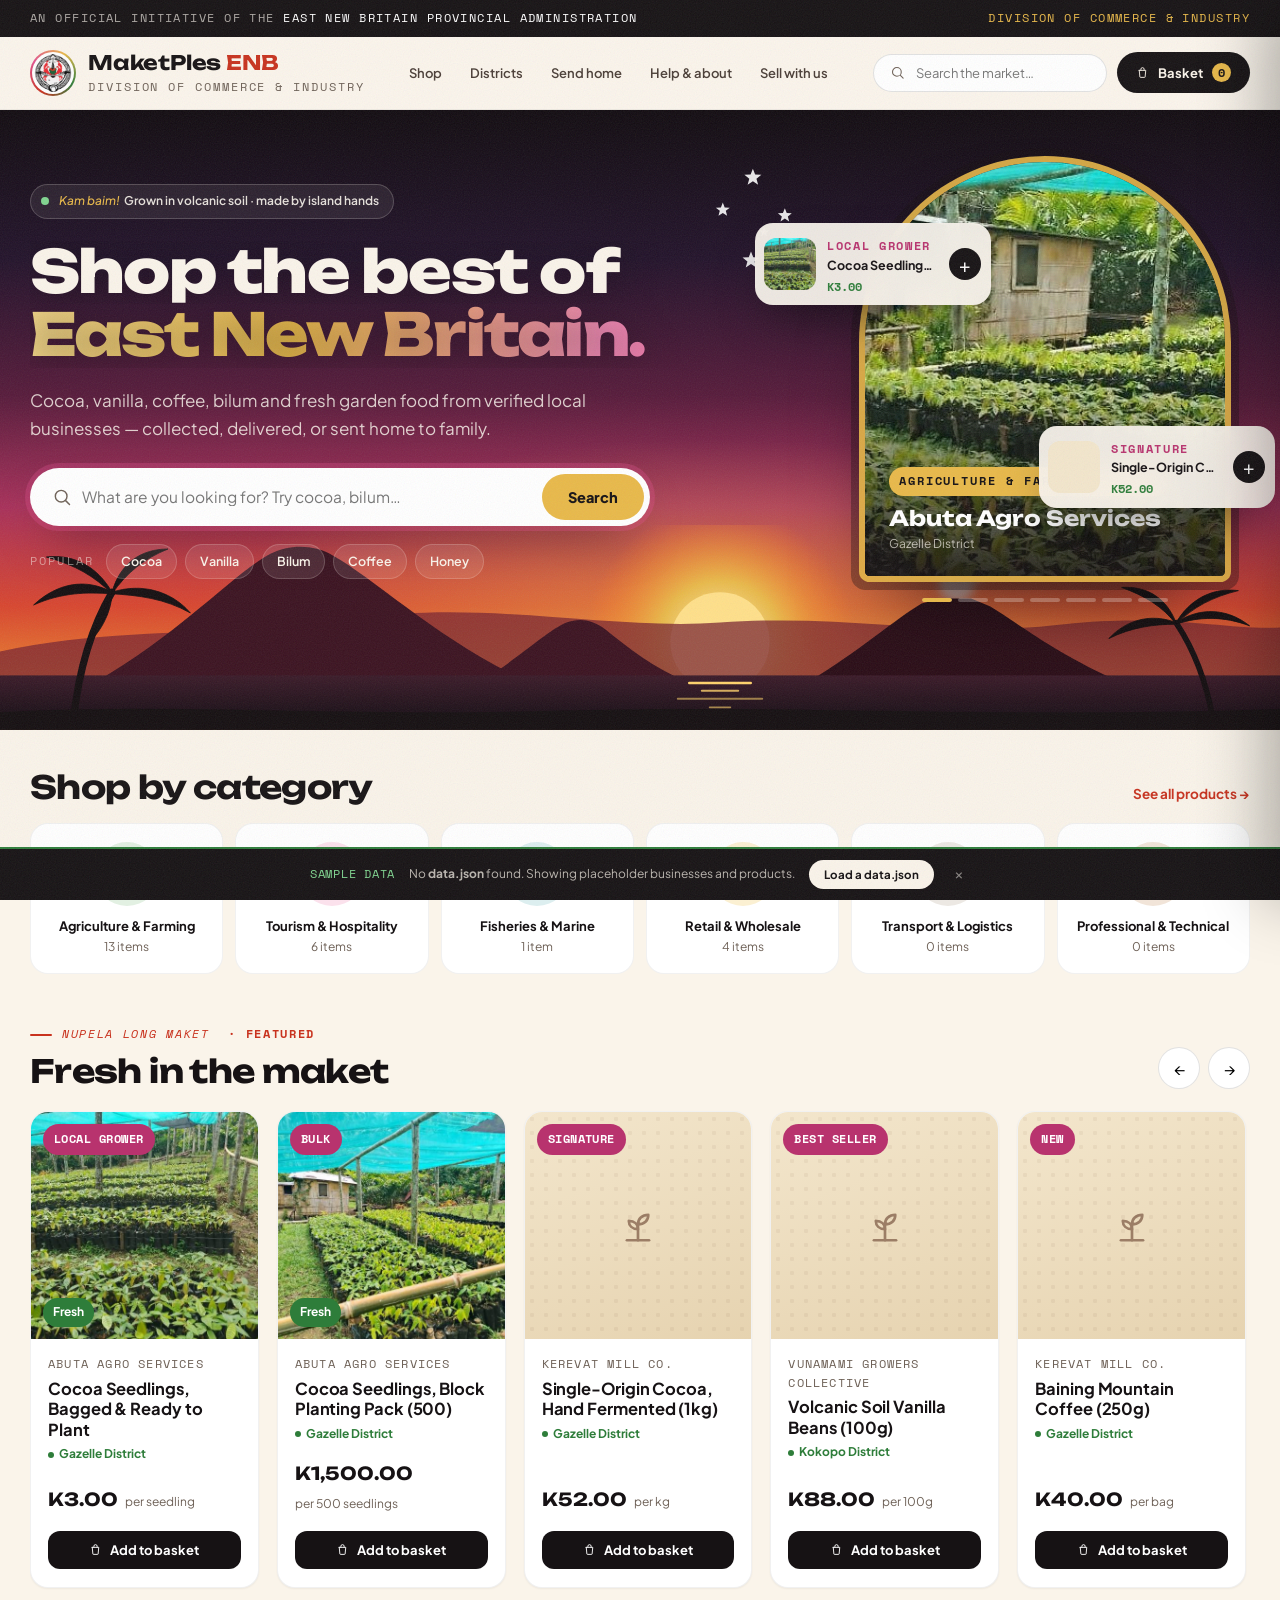
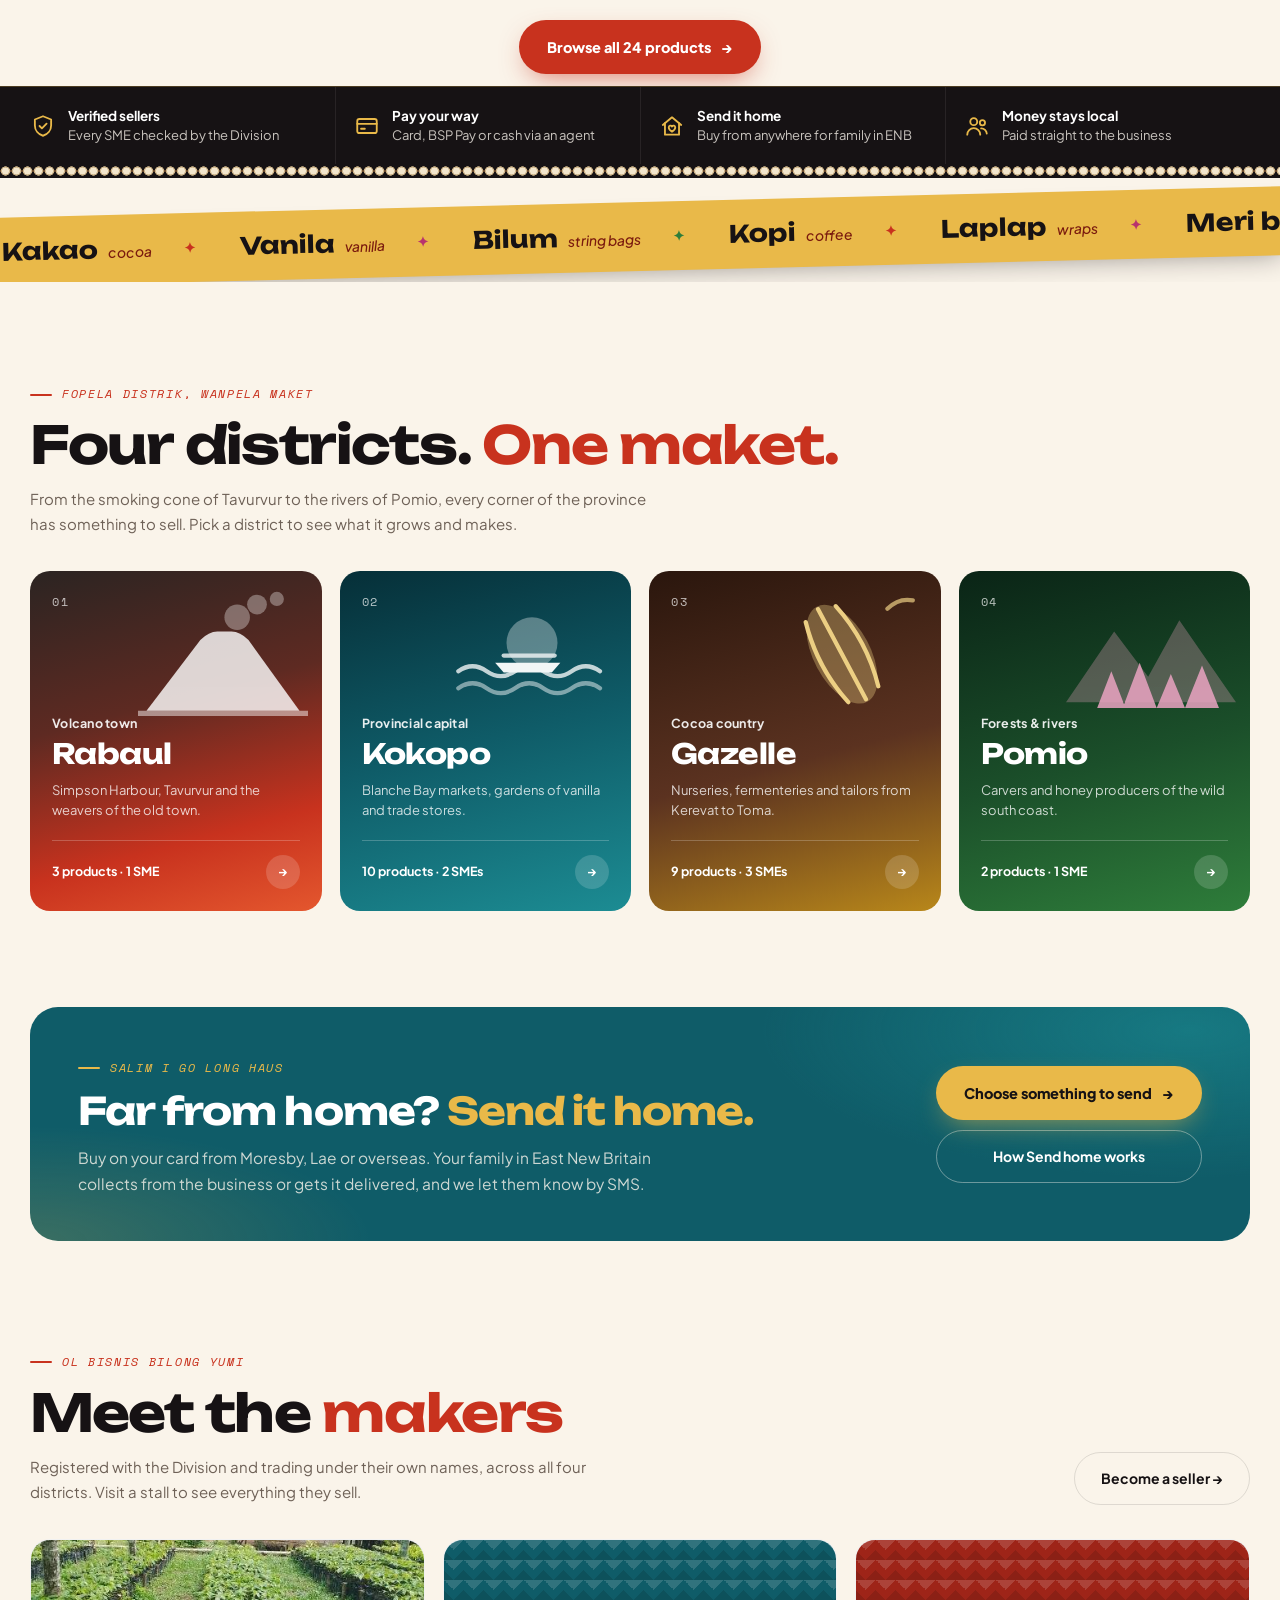
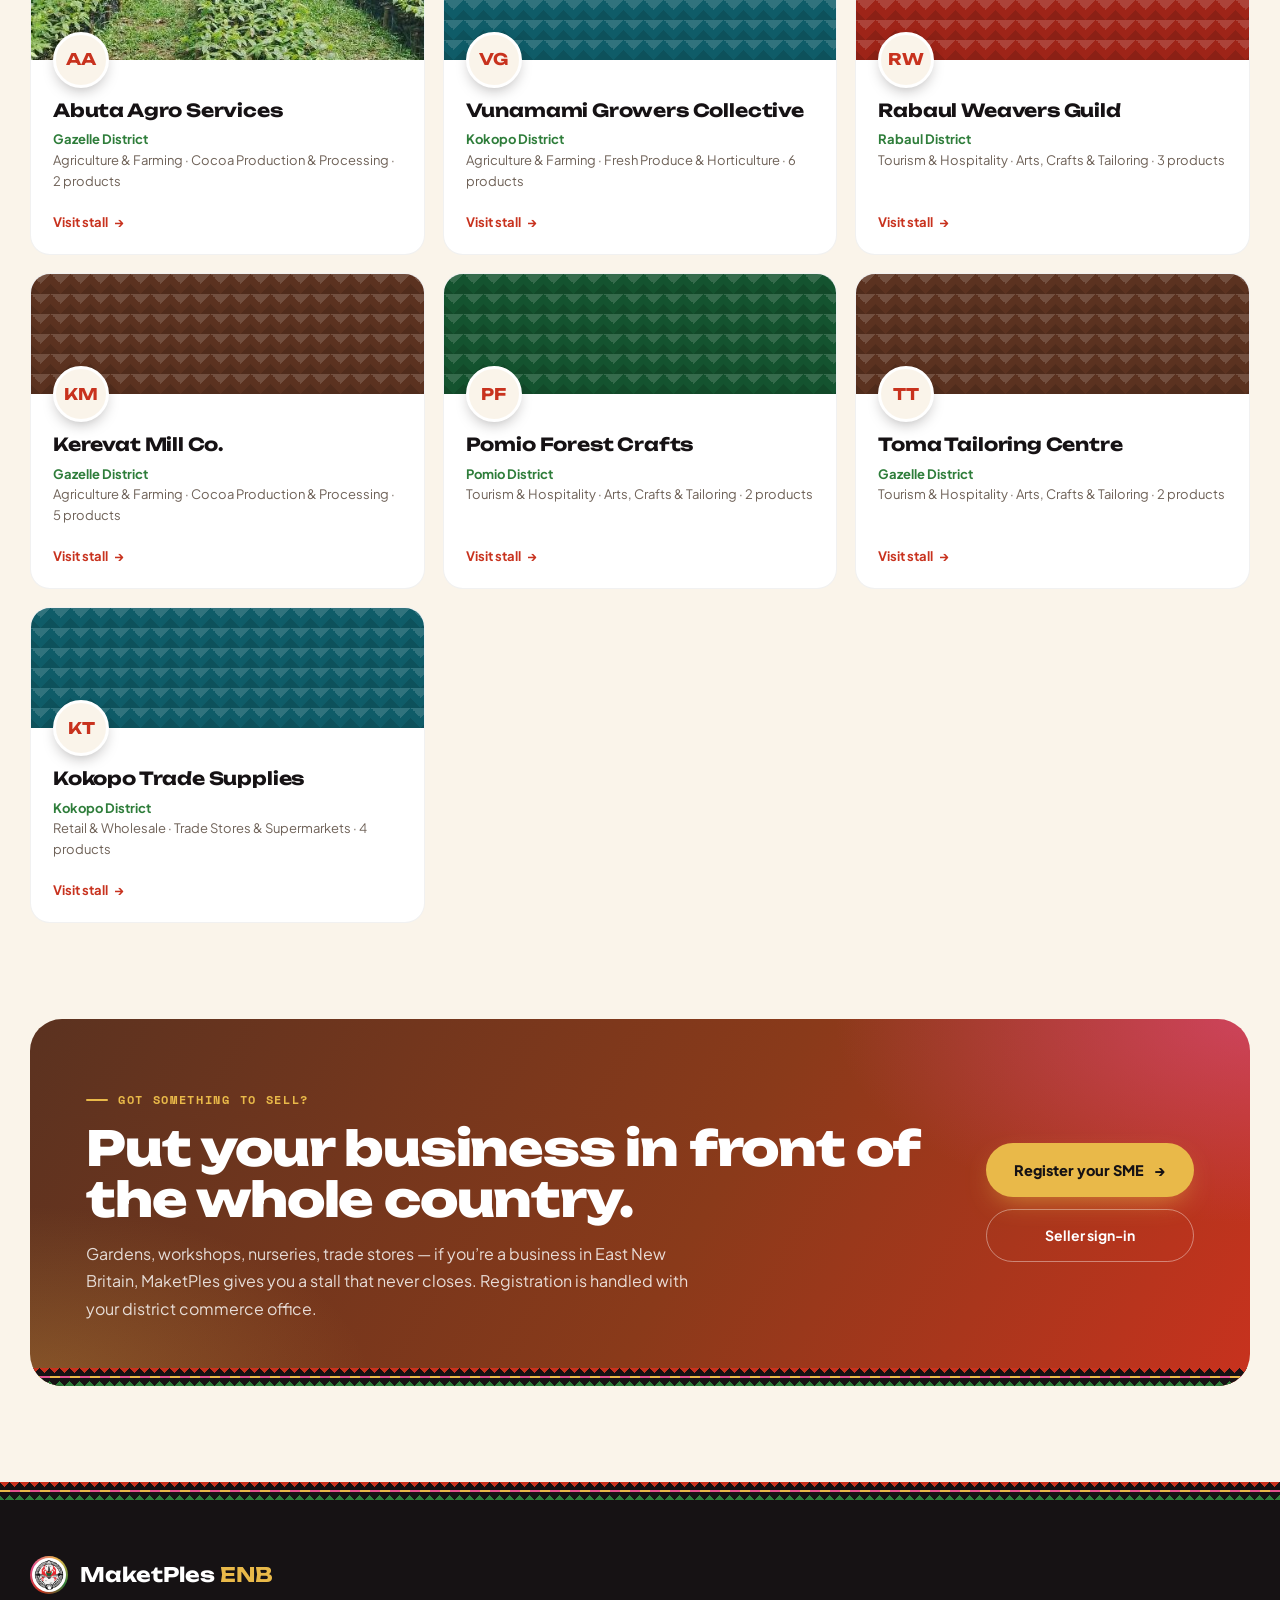
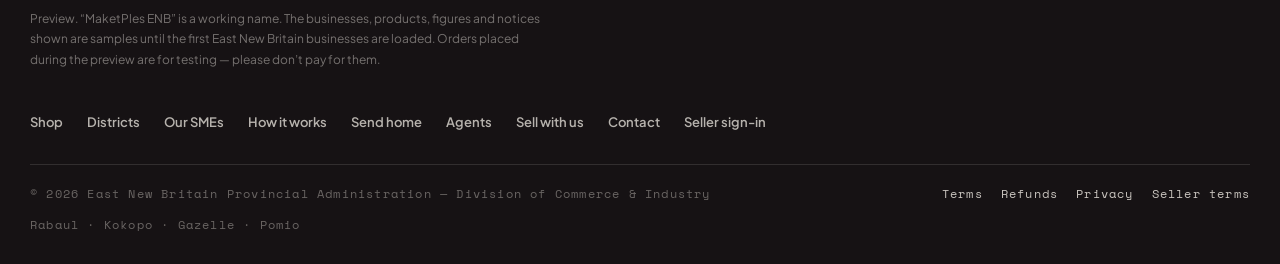
==== commit 21df695f: "Revert the editorial redesign — keeping the original look The owner prefers the original design. Und" ====
--- a/index.html
+++ b/index.html
@@ -8,7 +8,7 @@
 <meta name="theme-color" content="#161214">
 <link rel="preconnect" href="https://fonts.googleapis.com">
 <link rel="preconnect" href="https://fonts.gstatic.com" crossorigin>
-<link href="https://fonts.googleapis.com/css2?family=Instrument+Serif:ital@0;1&family=Geist:wght@300..700&display=swap" rel="stylesheet">
+<link href="https://fonts.googleapis.com/css2?family=Unbounded:wght@700;800&family=Plus+Jakarta+Sans:wght@400;500;600;700;800&family=Space+Mono:wght@400;700&display=swap" rel="stylesheet">
 <link rel="stylesheet" href="site.css">
 </head>
 <body data-page="home">
@@ -51,10 +51,19 @@
 <!-- ======================= HERO ======================= -->
 <section class="hero" id="top">
 
+  <!-- Southern Cross, as on the national flag -->
+  <svg class="cross" viewBox="0 0 100 120" aria-hidden="true">
+    <path d="M52 4l2.4 6.2 6.6.3-5.2 4.1 1.8 6.4L52 17.3 46.4 21l1.8-6.4-5.2-4.1 6.6-.3z"/>
+    <path d="M20 40l2 5.1 5.4.3-4.2 3.4 1.4 5.2-4.6-3-4.6 3 1.4-5.2-4.2-3.4 5.4-.3z"/>
+    <path d="M86 46l2 5.1 5.4.3-4.2 3.4 1.4 5.2-4.6-3-4.6 3 1.4-5.2-4.2-3.4 5.4-.3z"/>
+    <path d="M64 66l1.4 3.6 3.8.2-3 2.4 1 3.7-3.2-2.1-3.2 2.1 1-3.7-3-2.4 3.8-.2z"/>
+    <path d="M50 92l2.4 6.2 6.6.3-5.2 4.1 1.8 6.4-5.6-3.7-5.6 3.7 1.8-6.4-5.2-4.1 6.6-.3z"/>
+  </svg>
+
   <div class="wrap">
     <div class="hero-grid">
       <div>
-        <span class="eyebrow rv"><span class="tp">Kam baim</span> Grown in volcanic soil<span class="dsk">, made by island hands</span></span>
+        <span class="live rv"><i></i> <span><span class="tp">Kam baim!</span> &nbsp;Grown in volcanic soil · made by island hands</span></span>
         <h1>
           <span class="ln"><span style="--ld:60ms">Shop the best of</span></span>
           <span class="ln"><span style="--ld:160ms" class="hot">East New Britain.</span></span>
@@ -86,11 +95,68 @@
             </div>
           </div>
         </div>
+        <div id="picks"></div>
         <div class="sdots" id="sdots" role="tablist" aria-label="Featured businesses"></div>
       </div>
     </div>
   </div>
 
+  <!-- Dawn over the Rabaul caldera: the Mother, the Daughters, and Tavurvur smoking over Simpson Harbour -->
+  <div class="scene" aria-hidden="true">
+    <svg viewBox="0 0 1600 360" preserveAspectRatio="xMidYMax slice">
+      <defs>
+        <radialGradient id="sun" cx="50%" cy="50%" r="50%">
+          <stop offset="0" stop-color="#FFF1B8"/>
+          <stop offset=".45" stop-color="#E9B949"/>
+          <stop offset="1" stop-color="#FF7A22" stop-opacity="0"/>
+        </radialGradient>
+        <linearGradient id="sea" x1="0" y1="0" x2="0" y2="1">
+          <stop offset="0" stop-color="#3A1A28"/>
+          <stop offset="1" stop-color="#0E0A10"/>
+        </linearGradient>
+        <filter id="soft"><feGaussianBlur stdDeviation="6"/></filter>
+      </defs>
+      <circle cx="900" cy="250" r="170" fill="url(#sun)"/>
+      <circle cx="900" cy="250" r="62" fill="#FFE08A"/>
+      <!-- far ridge -->
+      <path fill="#7A2430" opacity=".75" d="M0 262 C160 228 300 246 440 222 C600 196 760 236 900 226 C1060 214 1180 246 1330 228 C1460 214 1540 236 1600 232 L1600 360 L0 360 Z"/>
+      <!-- the Mother (Kombiu) and North Daughter -->
+      <path fill="#3B1220" d="M120 300 C230 236 290 166 338 140 C362 128 392 128 416 142 C470 172 548 248 660 300 Z"/>
+      <path fill="#3B1220" d="M600 300 C650 270 684 236 708 226 C724 220 740 222 756 234 C786 258 818 284 860 300 Z"/>
+      <!-- Tavurvur, with its smoke -->
+      <g class="plume" fill="#C9A7A0" filter="url(#soft)">
+        <circle cx="1196" cy="178" r="22"/>
+        <circle cx="1214" cy="146" r="28"/>
+        <circle cx="1246" cy="114" r="34"/>
+        <circle cx="1290" cy="88" r="38"/>
+        <circle cx="1344" cy="70" r="40"/>
+      </g>
+      <path fill="#2A0C16" d="M1010 300 C1074 262 1118 222 1152 202 L1176 196 L1214 196 L1238 206 C1274 228 1322 266 1400 300 Z"/>
+      <!-- harbour -->
+      <rect x="0" y="292" width="1600" height="68" fill="url(#sea)"/>
+      <g fill="#FFD36B">
+        <rect class="glint" x="860" y="300" width="80" height="3" rx="1.5"/>
+        <rect class="glint" x="876" y="310" width="48" height="2.5" rx="1.25" opacity=".8"/>
+        <rect class="glint" x="846" y="320" width="108" height="2.5" rx="1.25" opacity=".55"/>
+        <rect class="glint" x="886" y="331" width="28" height="2" rx="1" opacity=".6"/>
+      </g>
+      <!-- black-sand shore and coconut palms -->
+      <path fill="#140E10" d="M0 338 C220 326 420 344 700 336 C980 328 1240 346 1600 334 L1600 360 L0 360 Z"/>
+      <g fill="#140E10" stroke="#140E10" stroke-linecap="round">
+        <path fill="none" stroke-width="9" d="M92 346 C98 290 112 236 140 188"/>
+        <path d="M140 188 C108 170 72 176 42 204 C78 188 108 188 140 190Z"/>
+        <path d="M140 188 C122 156 92 140 58 144 C94 154 118 168 140 190Z"/>
+        <path d="M140 188 C150 152 176 134 210 134 C180 146 158 164 140 190Z"/>
+        <path d="M140 188 C176 176 214 186 238 214 C206 196 174 192 140 190Z"/>
+        <path d="M140 188 C140 210 128 236 108 254 C122 230 132 210 140 190Z"/>
+        <path fill="none" stroke-width="7" d="M1516 346 C1508 300 1494 262 1470 226"/>
+        <path d="M1470 226 C1500 206 1534 208 1562 230 C1530 218 1500 218 1470 228Z"/>
+        <path d="M1470 226 C1488 196 1516 182 1548 186 C1516 194 1492 206 1470 228Z"/>
+        <path d="M1470 226 C1458 194 1432 180 1402 182 C1430 192 1454 206 1470 228Z"/>
+        <path d="M1470 226 C1440 214 1408 222 1386 246 C1414 232 1442 228 1470 228Z"/>
+      </g>
+    </svg>
+  </div>
 </section>
 
 <!-- ======================= CATEGORIES ======================= -->
@@ -302,14 +368,13 @@
 
 /* the businesses */
 function renderSmes(){
-  const tint = {Rabaul:'#3A231B', Kokopo:'#1F3533', Gazelle:'#3A2C1E', Pomio:'#25321F'};
+  const tint = {Rabaul:'#9E2418', Kokopo:'var(--harbour)', Gazelle:'var(--cocoa)', Pomio:'#14532F'};
   document.getElementById('smeGrid').innerHTML = SMES.map((s,k)=>{
-    // the business's own photo, else its first product photo, else a dark tone for its district
-    const ph = s.photo || (P.find(p => p.s === s.id && p.ph) || {}).ph;
+    const cover = photoURL(s.photo);
     return `
     <article class="sme-card rv" style="--d:${k*70}ms">
       <a class="sme-link" href="sme.html?s=${s.id}" aria-label="Visit ${clean(s.n)}'s stall">
-        <div class="sme-cov" style="--c:${tint[s.d]||'var(--ink-2)'}">${ph ? imgTag(ph, '') : ''}</div>
+        <div class="sme-cov" style="--c:${tint[s.d]||'var(--harbour)'}">${cover ? imgTag(s.photo, '') : ''}</div>
         <span class="sme-av">${clean(s.n).split(' ').map(w=>w[0]).slice(0,2).join('')}</span>
         <div class="sme-body">
           <h3>${s.n}</h3>
@@ -319,6 +384,26 @@
       </a>
     </article>`;
   }).join('');
+}
+
+/* the hero arch, its slideshow and product tickets only show above 1024px */
+const wide = window.matchMedia('(min-width: 1025px)');
+
+/* two featured products float beside the hero arch */
+function renderPicks(){
+  if(!wide.matches){ document.getElementById('picks').innerHTML = ''; return; }  // hidden below 1024px: don't download
+  const seen = new Set(), picks = [];
+  P.forEach(p=>{ if(picks.length<2 && p.ph && p.b && !seen.has(p.s)){ seen.add(p.s); picks.push({p,i:p.id}); } });
+  document.getElementById('picks').innerHTML = picks.map(({p,i},k)=>`
+    <div class="ticket t${k+1}">
+      <a class="th" href="product.html?p=${i}" tabindex="-1" aria-hidden="true">${imgTag(p.ph, '')}</a>
+      <div class="tx">
+        <span class="tb">${p.b}</span>
+        <h4><a href="product.html?p=${i}">${p.n}</a></h4>
+        <span class="pr">${money(p.p)}</span>
+      </div>
+      <button class="add" onclick="add('${i}')" aria-label="Add ${clean(p.n)} to basket">+</button>
+    </div>`).join('');
 }
 
 /* ---------- hero slideshow ----------
@@ -376,18 +461,21 @@
 
 function boot(){
   SLIDES = Shop.SLIDES; SLIDE_MS = Shop.CONFIG.slideMs || SLIDE_MS_DEFAULT;
-  renderCats(); renderRail(); renderDistricts(); renderSmes();
+  renderCats(); renderRail(); renderDistricts(); renderSmes(); renderPicks();
   stop();
-  buildStage();
-  if(reduce) document.getElementById('scapTxt').classList.add('show');
-  else if(SLIDES.length) play();
+  if(wide.matches){
+    buildStage();
+    if(reduce) document.getElementById('scapTxt').classList.add('show');
+    else if(SLIDES.length) play();
+  }
 }
 
 if(!reduce){
   document.addEventListener('visibilitychange', ()=>{
-    if(document.hidden) stop(); else if(SLIDES.length) play();
+    if(document.hidden) stop(); else if(wide.matches && SLIDES.length) play();
   });
 }
+wide.addEventListener && wide.addEventListener('change', ()=>{ if(wide.matches && !stage.innerHTML){ buildStage(); play(); } else if(!wide.matches) stop(); });
 
 Site.start(boot);
 </script>
--- a/site.css
+++ b/site.css
@@ -8,43 +8,39 @@
      ========================================================== */
   :root{
     /* ------------------------------------------------------------
-       Quiet and warm: volcanic charcoal and tambu-shell ivory, with
-       one accent (tubuan red, deepened to terracotta) and a little
-       brass for fine detail. The greens and teals stay for status
-       and scenery only. Photography carries the colour.
+       The East New Britain blend
+       base      black sand + tambu shell — the ground everything sits on
+       action    tubuan red — the flag's red, the tubuan's leaf skirts,
+                 Baining bark-cloth red
+       grow      leaf green — the flag's diagonal, the tubuan's green leaves
+       shine     kumul gold — the bird of paradise; highlights and the marquee
+       pop       Sulka pink — the pink only the Sulka make; badges and accents
+       scenery   Simpson Harbour teal, Gazelle cocoa, Tavurvur ember and ash
        ------------------------------------------------------------ */
-    --ink:#1B1714;          /* volcanic charcoal */
-    --ink-2:#26211D;
-    --ink-3:#4D443D;
-    --ash:#F7F3EC;          /* page: tambu-shell ivory */
-    --paper:#FFFDF9;        /* raised surfaces */
-    --sand:#EFE8DC;
-    --sand-2:#E3D9C9;
-    --shell:#EFE8DC;
-    --red:#A33B22;          /* the one accent: tubuan red, deepened */
-    --red-dp:#7E2C17;
-    --ember:#B85A36;
-    --gold:#B8914F;         /* brass — rules, numerals, small marks */
-    --gold-dp:#8E6B33;
-    --gold-lt:#DCC394;
-    --pink:var(--red);      /* retired: kept so older rules still resolve */
-    --pink-dp:var(--red-dp);
-    --harbour:#22403F;      /* Simpson Harbour at dusk */
-    --lagoon:#35605E;
-    --leaf:#4E6B4B;         /* moss — "in stock", "fresh" */
-    --leaf-gl:#A9C2A3;
-    --cocoa:#4A2E21;
-    --tephra:#8C857D;
-    --muted:#766B61;
-    --hair:rgba(27,23,20,0.13);
-    --hair-2:rgba(27,23,20,0.07);
-    --r:12px;               /* containers */
-    --rc:8px;               /* cards, photos */
-    --rb:10px;              /* buttons, fields */
-    --rt:4px;               /* tags */
-    --f-display:'Instrument Serif',Georgia,'Times New Roman',serif;
-    --f-body:'Geist',system-ui,-apple-system,'Segoe UI',sans-serif;
-    --ease:cubic-bezier(.22,1,.36,1);
+    --ink:#161214;          /* black sand */
+    --ink-2:#241C1A;
+    --ink-3:#4A3D36;
+    --ash:#FAF4EA;          /* bark-cloth page background */
+    --sand:#F3E6CC;         /* tambu shell */
+    --sand-2:#E6D3B0;
+    --shell:#F3E6CC;
+    --red:#C8321E;          /* tubuan red */
+    --red-dp:#9E2414;
+    --ember:#E4572E;        /* Tavurvur at dusk */
+    --gold:#E9B949;         /* kumul gold */
+    --gold-dp:#B8871A;
+    --pink:#E2508E;         /* Sulka pink */
+    --pink-dp:#B8336E;
+    --harbour:#0F5C68;      /* Simpson Harbour */
+    --lagoon:#1C8C93;
+    --leaf:#2E7D3A;         /* tubuan leaf green */
+    --leaf-gl:#7FD48F;
+    --cocoa:#5B3220;        /* Gazelle cocoa */
+    --tephra:#8C857D;       /* Tavurvur ash */
+    --muted:#6E6157;
+    --hair:rgba(22,18,20,0.12);
+    --hair-2:rgba(22,18,20,0.06);
+    --r:20px;
     /* older names still used by the sample-data notice bar */
     --bone:var(--ash);--green-br:var(--leaf);--green-gl:var(--leaf-gl);
   }
@@ -52,18 +48,16 @@
   html{-webkit-text-size-adjust:100%;text-size-adjust:100%;scroll-behavior:smooth;}
   body{
     margin:0;background:var(--ash);color:var(--ink);
-    font-family:var(--f-body);font-size:15px;line-height:1.6;
+    font-family:'Plus Jakarta Sans',sans-serif;font-size:15px;line-height:1.55;
     -webkit-font-smoothing:antialiased;overflow-x:hidden;
-    font-synthesis-weight:none;font-variant-numeric:tabular-nums;
-  }
-  h1,h2,h3,h4{margin:0;font-weight:400;text-wrap:balance;}
-  p{text-wrap:pretty;}
+  }
+  h1,h2,h3,h4{margin:0;font-weight:400;}
   a{color:inherit;text-decoration:none;}
   img{max-width:100%;display:block;}
   button,input,select{font-family:inherit;}
   button{cursor:pointer;}
-  :focus-visible{outline:2px solid var(--red);outline-offset:3px;border-radius:4px;}
-  ::selection{background:var(--ink);color:var(--ash);}
+  :focus-visible{outline:2px solid var(--gold);outline-offset:3px;border-radius:4px;}
+  ::selection{background:var(--red);color:#fff;}
   .wrap{max-width:1280px;margin:0 auto;padding:0 30px;}
   section[id]{scroll-margin-top:72px;}  /* clear the sticky header when jumping to a section */
   .icon{
@@ -72,286 +66,363 @@
   }
   .cat-icon{width:38px;height:38px;color:var(--cocoa);opacity:0.55;}
 
-  /* a whisper of grain, like good paper */
+  /* soft grain over everything, like printed paper */
   body::after{
-    content:"";position:fixed;inset:0;pointer-events:none;z-index:300;opacity:0.12;mix-blend-mode:multiply;
+    content:"";position:fixed;inset:0;pointer-events:none;z-index:300;opacity:0.22;
     background-image:url("data:image/svg+xml,%3Csvg xmlns='http://www.w3.org/2000/svg' width='180' height='180'%3E%3Cfilter id='n'%3E%3CfeTurbulence type='fractalNoise' baseFrequency='0.85' numOctaves='3'/%3E%3C/filter%3E%3Crect width='100%25' height='100%25' filter='url(%23n)' opacity='0.42'/%3E%3C/svg%3E");
   }
 
-  /* small capitals above a heading */
   .eyebrow{
-    display:inline-flex;align-items:center;gap:12px;
-    font-family:var(--f-body);font-size:11.5px;letter-spacing:0.16em;
-    text-transform:uppercase;color:var(--red);font-weight:500;
-  }
-  .eyebrow::before{content:"";width:20px;height:1px;background:currentColor;}
-  .tp{font-family:var(--f-display);font-style:italic;font-weight:400;letter-spacing:0;text-transform:none;font-size:1.25em;}   /* Tok Pisin phrases */
+    display:inline-flex;align-items:center;gap:10px;
+    font-family:'Space Mono',monospace;font-size:12px;letter-spacing:0.14em;
+    text-transform:uppercase;color:var(--red);font-weight:700;
+  }
+  .eyebrow::before{content:"";width:22px;height:2px;background:currentColor;border-radius:2px;}
+  .tp{font-style:italic;font-weight:500;}   /* Tok Pisin phrases */
 
   /* ---------- motifs ---------- */
-  /* tambu and bilum: once loud borders, now a single fine rule in the flag's three colours */
-  .tambu{height:1px;background:linear-gradient(90deg,transparent,rgba(184,145,79,.55) 20%,rgba(184,145,79,.55) 80%,transparent);}
+  /* tambu — Tolai shell money: cream discs strung on a cord */
+  .tambu{
+    height:14px;
+    background:
+      radial-gradient(circle at 50% 50%, var(--shell) 0 3.2px, #CDB48A 3.6px 4.4px, transparent 4.9px) 0 50% / 11px 14px repeat-x,
+      linear-gradient(transparent 6px, #6B4A2E 6px 8px, transparent 8px);
+    background-color:var(--ink);
+  }
+  /* the ENB weave — a bilum band: tubuan red above, leaf green below,
+     with a kumul-gold and Sulka-pink thread running between them */
   .ribbon,.bilum{
-    height:3px;
-    background:linear-gradient(90deg,var(--red) 0 33.33%,var(--gold) 33.33% 66.66%,var(--leaf) 66.66% 100%);
+    height:18px;
+    background:
+      linear-gradient(135deg, var(--red) 25%, transparent 25%) -5px 0 / 10px 10px repeat-x,
+      linear-gradient(225deg, var(--red) 25%, transparent 25%) -5px 0 / 10px 10px repeat-x,
+      repeating-linear-gradient(90deg, var(--gold) 0 10px, var(--pink) 10px 20px) 0 8px / 100% 2px no-repeat,
+      linear-gradient(315deg, var(--leaf) 25%, transparent 25%) 0 100% / 10px 10px repeat-x,
+      linear-gradient(45deg,  var(--leaf) 25%, transparent 25%) 0 100% / 10px 10px repeat-x;
+    background-color:var(--ink);
   }
 
   /* reveal on scroll */
-  .rv{opacity:0;transform:translateY(18px);transition:opacity 1s var(--ease),transform 1s var(--ease);transition-delay:var(--d,0ms);}
+  .rv{opacity:0;transform:translateY(26px);transition:opacity .85s cubic-bezier(.16,1,.3,1),transform .85s cubic-bezier(.16,1,.3,1);transition-delay:var(--d,0ms);}
   .rv.in{opacity:1;transform:none;}
 
   /* reading progress */
   .progress{
-    position:fixed;top:0;left:0;height:2px;width:100%;z-index:200;
-    transform:scaleX(0);transform-origin:0 50%;pointer-events:none;background:var(--red);
+    position:fixed;top:0;left:0;height:3px;width:100%;z-index:200;
+    transform:scaleX(0);transform-origin:0 50%;pointer-events:none;
+    background:linear-gradient(90deg,var(--red),var(--pink) 35%,var(--gold) 70%,var(--leaf));
   }
 
   /* ---------- gov strip + header ---------- */
   .gov{
-    background:var(--ink);color:rgba(247,243,236,0.58);
-    font-family:var(--f-body);font-size:11px;letter-spacing:0.14em;
+    background:var(--ink);color:rgba(251,246,238,0.66);
+    font-family:'Space Mono',monospace;font-size:12px;letter-spacing:0.12em;
     padding:9px 0;text-transform:uppercase;
   }
   .gov .wrap{display:flex;justify-content:space-between;gap:16px;flex-wrap:wrap;}
-  .gov b{color:rgba(247,243,236,0.9);font-weight:500;}
-  .gov .r{color:var(--gold-lt);}
+  .gov b{color:#fff;font-weight:400;}
+  .gov .r{color:var(--gold);}
 
   header.site{
     position:sticky;top:0;z-index:80;
-    background:rgba(247,243,236,0.86);
-    backdrop-filter:saturate(140%) blur(16px);-webkit-backdrop-filter:saturate(140%) blur(16px);
+    background:rgba(251,246,238,0.8);
+    backdrop-filter:saturate(180%) blur(18px);-webkit-backdrop-filter:saturate(180%) blur(18px);
     border-bottom:1px solid var(--hair-2);
     transition:box-shadow .35s;
   }
-  header.site.tight{box-shadow:0 12px 30px -24px rgba(27,23,20,.45);}
-  .hdr{display:flex;align-items:center;justify-content:space-between;gap:24px;padding-top:15px;padding-bottom:15px;transition:padding .35s;}
-  header.site.tight .hdr{padding-top:9px;padding-bottom:9px;}
-  .brand{display:flex;align-items:center;gap:13px;}
+  header.site.tight{box-shadow:0 10px 30px -18px rgba(20,14,16,.5);}
+  .hdr{display:flex;align-items:center;justify-content:space-between;gap:24px;padding-top:13px;padding-bottom:13px;transition:padding .35s;}
+  header.site.tight .hdr{padding-top:8px;padding-bottom:8px;}
+  .brand{display:flex;align-items:center;gap:12px;}
   .logo-ring{
-    width:44px;height:44px;border-radius:50%;padding:1px;flex-shrink:0;
-    background:var(--hair);
+    width:46px;height:46px;border-radius:50%;padding:2px;flex-shrink:0;
+    background:conic-gradient(from 210deg,var(--red),var(--pink),var(--gold),var(--leaf),var(--red));
     display:flex;align-items:center;justify-content:center;transition:width .35s,height .35s;
   }
   .logo-ring img{width:100%;height:100%;border-radius:50%;background:#fff;padding:2px;}
-  header.site.tight .brand .logo-ring{width:36px;height:36px;}
-  .brand .nm{font-family:var(--f-display);font-weight:400;font-size:25px;line-height:1;letter-spacing:-0.005em;display:block;}
-  .brand .nm b{color:var(--red);font-weight:400;font-style:italic;}
+  header.site.tight .brand .logo-ring{width:38px;height:38px;}
+  .brand .nm{font-family:'Unbounded',sans-serif;font-weight:700;font-size:20px;line-height:1;letter-spacing:-0.01em;display:block;}
+  .brand .nm b{color:var(--red);font-weight:700;}
   .brand .dv{
-    display:block;font-family:var(--f-body);font-size:10.5px;letter-spacing:0.18em;font-weight:500;
+    display:block;font-family:'Space Mono',monospace;font-size:12px;letter-spacing:0.16em;
     text-transform:uppercase;color:var(--muted);margin-top:5px;
     overflow:hidden;max-height:14px;transition:opacity .25s,max-height .35s;
   }
   header.site.tight .brand .dv{opacity:0;max-height:0;margin-top:0;}
-  nav.main{display:flex;gap:4px;}
+  nav.main{display:flex;gap:2px;}
   nav.main a{
-    position:relative;font-size:13.5px;font-weight:500;padding:8px 12px;
-    color:var(--ink-3);transition:color .2s;
-  }
-  nav.main a::after{content:"";position:absolute;left:12px;right:12px;bottom:3px;height:1px;background:currentColor;
-    transform:scaleX(0);transform-origin:left;transition:transform .35s var(--ease);}
-  nav.main a:hover{color:var(--ink);}
-  nav.main a:hover::after,nav.main a.on::after{transform:scaleX(1);}
-  nav.main a.on{color:var(--ink);}
+    font-size:13px;font-weight:600;padding:8px 13px;border-radius:100px;
+    color:var(--ink-3);transition:.2s;
+  }
+  nav.main a:hover{background:var(--sand);color:var(--ink);}
+  nav.main a.on{background:var(--ink);color:var(--ash);}
   .hdr-act{display:flex;align-items:center;gap:10px;}
   .srch{
-    display:flex;align-items:center;gap:9px;background:var(--paper);
-    border:1px solid var(--hair);border-radius:var(--rb);padding:9px 14px;min-width:230px;transition:.2s;
-  }
-  .srch:focus-within{border-color:var(--ink);}
+    display:flex;align-items:center;gap:9px;background:#fff;
+    border:1px solid var(--hair);border-radius:100px;padding:9px 16px;min-width:230px;transition:.2s;
+  }
+  .srch:focus-within{border-color:var(--red);box-shadow:0 0 0 4px rgba(200,50,30,0.1);}
   .srch input{border:none;outline:none;background:none;font-size:13px;width:100%;}
   .basket{
-    background:var(--ink);color:var(--ash);border:none;padding:11px 18px;border-radius:var(--rb);
-    font-size:13px;font-weight:500;display:flex;align-items:center;gap:9px;transition:background .25s;
-  }
-  .basket:hover{background:var(--red);}
+    background:var(--ink);color:var(--ash);border:none;padding:11px 19px;border-radius:100px;
+    font-size:13px;font-weight:700;display:flex;align-items:center;gap:9px;transition:.25s;
+  }
+  .basket:hover{background:var(--red);transform:translateY(-1px);box-shadow:0 8px 20px rgba(200,50,30,0.3);}
   .bcount{
-    background:var(--gold-lt);color:var(--ink);border-radius:100px;min-width:19px;height:19px;
+    background:var(--gold);color:var(--ink);border-radius:100px;min-width:19px;height:19px;
     display:flex;align-items:center;justify-content:center;padding:0 5px;
-    font-family:var(--f-body);font-size:11px;font-weight:600;
-  }
-  .bcount.bump{animation:bump .45s var(--ease);}
-  @keyframes bump{35%{transform:scale(1.35);}}
+    font-family:'Space Mono',monospace;font-size:12px;font-weight:700;
+  }
+  .bcount.bump{animation:bump .45s cubic-bezier(.16,1,.3,1);}
+  @keyframes bump{35%{transform:scale(1.5);}}
 
   /* ---------- buttons ---------- */
   .btn{
     display:inline-flex;align-items:center;gap:10px;
-    background:var(--ink);color:var(--ash);border:none;padding:15px 26px;border-radius:var(--rb);
-    font-size:14px;font-weight:500;letter-spacing:0.01em;
-    transition:background .25s,transform .2s;
-  }
-  .btn:hover{background:var(--red);}
-  .btn:active{transform:translateY(1px);}
-  .btn .arr{transition:transform .25s var(--ease);}
+    background:var(--gold);color:var(--ink);border:none;padding:16px 28px;border-radius:100px;
+    font-size:14.5px;font-weight:800;transition:transform .28s,box-shadow .28s,background .28s;
+    position:relative;overflow:hidden;isolation:isolate;
+    box-shadow:0 10px 28px -10px rgba(233,185,73,0.7);
+  }
+  .btn::after{
+    content:"";position:absolute;inset:0;pointer-events:none;
+    background:linear-gradient(105deg,transparent 38%,rgba(255,255,255,.55) 50%,transparent 62%);
+    transform:translateX(-120%);
+  }
+  .btn:hover{transform:translateY(-2px);box-shadow:0 16px 34px -10px rgba(233,185,73,0.85);}
+  .btn:hover::after{transform:translateX(120%);transition:transform .75s cubic-bezier(.16,1,.3,1);}
+  .btn .arr{transition:transform .25s;}
   .btn:hover .arr{transform:translateX(4px);}
-  .btn.red{background:var(--red);color:#fff;}
-  .btn.red:hover{background:var(--red-dp);}
-  .btn.light,.hb .btn,.home .btn,.sellcta .btn,.agents .btn,.division .btn,.mandate .btn{background:var(--ash);color:var(--ink);}
-  .btn.light:hover,.hb .btn:hover,.home .btn:hover,.sellcta .btn:hover,.agents .btn:hover,.division .btn:hover,.mandate .btn:hover{background:#fff;}
+  .btn.red{background:var(--red);color:#fff;box-shadow:0 10px 28px -10px rgba(200,50,30,0.7);}
   .btn-o{
     display:inline-flex;align-items:center;gap:8px;
-    background:transparent;border:1px solid var(--hair);color:var(--ink);
-    padding:14px 24px;border-radius:var(--rb);font-size:14px;font-weight:500;transition:.25s;
-  }
-  .btn-o:hover{border-color:var(--ink);background:var(--ink);color:var(--ash);}
-  .btn-o:active{transform:translateY(1px);}
+    background:transparent;border:1.5px solid var(--hair);color:var(--ink);
+    padding:14.5px 26px;border-radius:100px;font-size:14px;font-weight:700;transition:.28s;
+  }
+  .btn-o:hover{border-color:var(--ink);background:var(--ink);color:var(--ash);transform:translateY(-2px);}
 
   /* ==========================================================
-     HERO — the province's own photographs, quietly framed
+     HERO — dawn over the Rabaul caldera
      ========================================================== */
   .hero{
     position:relative;overflow:hidden;color:var(--ash);
     background:
-      radial-gradient(60% 80% at 85% 20%, rgba(184,145,79,0.10), transparent 70%),
-      radial-gradient(50% 70% at 0% 100%, rgba(163,59,34,0.12), transparent 70%),
-      var(--ink);
-    padding:clamp(56px,7vw,104px) 0 clamp(56px,7vw,96px);
+      radial-gradient(60% 50% at 56% 88%, rgba(233,185,73,0.55), transparent 70%),
+      linear-gradient(180deg,#110B10 0%,#22122A 24%,#561A3A 46%,#A8305A 64%,#D8452E 80%,#E9832E 92%,#E9B949 100%);
+    padding:52px 0 0;
   }
   .hero .wrap{position:relative;z-index:3;}
   .hero-grid{
-    display:grid;grid-template-columns:1.08fr .92fr;gap:clamp(40px,6vw,96px);align-items:center;
+    display:grid;grid-template-columns:1.3fr 0.7fr;gap:48px;align-items:center;
+    padding-bottom:clamp(110px,10vw,170px);
   }
   .hero-grid > div{min-width:0;}
-  .hero .eyebrow{color:var(--gold-lt);}
+  .live{
+    display:inline-flex;align-items:center;gap:10px;
+    background:rgba(251,246,238,0.08);border:1px solid rgba(251,246,238,0.2);
+    backdrop-filter:blur(10px);-webkit-backdrop-filter:blur(10px);
+    padding:7px 14px 7px 10px;border-radius:100px;font-size:12px;font-weight:600;color:rgba(251,246,238,0.9);
+  }
+  .live i{width:8px;height:8px;border-radius:50%;background:var(--leaf-gl);box-shadow:0 0 0 0 rgba(111,227,162,.7);animation:ping 2.2s infinite;}
+  @keyframes ping{0%{box-shadow:0 0 0 0 rgba(111,227,162,.6);}80%,100%{box-shadow:0 0 0 10px rgba(111,227,162,0);}}
+  .live .tp{color:var(--gold);}
   .hero h1{
-    font-family:var(--f-display);font-weight:400;
-    font-size:clamp(46px,6.4vw,96px);line-height:.98;letter-spacing:-0.015em;
-    margin:26px 0 0;
-  }
-  .hero h1 .ln{display:block;overflow:hidden;padding-bottom:.08em;}
-  .hero h1 .ln > span{display:block;transform:translateY(105%);animation:rise 1.2s var(--ease) forwards;animation-delay:var(--ld,0ms);}
+    font-family:'Unbounded',sans-serif;font-weight:800;
+    font-size:clamp(34px,4.6vw,64px);line-height:1.02;letter-spacing:-0.03em;
+    margin:22px 0 0;text-shadow:0 4px 40px rgba(0,0,0,.35);
+  }
+  .hero h1 .ln{display:block;overflow:hidden;padding-bottom:.06em;}
+  .hero h1 .ln > span{display:block;transform:translateY(105%);animation:rise 1.05s cubic-bezier(.16,1,.3,1) forwards;animation-delay:var(--ld,0ms);}
   @keyframes rise{to{transform:translateY(0);}}
-  .hero h1 .hot{font-style:italic;color:var(--gold-lt);}
-  .hero .lede{font-size:17px;line-height:1.7;color:rgba(247,243,236,0.72);max-width:46ch;margin:26px 0 0;font-weight:300;}
-  .hero .lede b{color:#fff;font-weight:500;}
-  .hero .btn-o{border-color:rgba(247,243,236,0.3);color:var(--ash);}
+  .hero h1 .hot{
+    background:linear-gradient(100deg,#F6D98A 0%,var(--gold) 35%,#F28AB5 75%,var(--pink) 100%);
+    -webkit-background-clip:text;background-clip:text;color:transparent;
+  }
+  .hero .lede{font-size:17px;line-height:1.65;color:rgba(251,246,238,0.82);max-width:52ch;margin:18px 0 0;}
+  .hero .lede b{color:#fff;font-weight:600;}
+  .hero .btn-o{border-color:rgba(251,246,238,0.36);color:var(--ash);background:rgba(251,246,238,0.06);backdrop-filter:blur(8px);}
   .hero .btn-o:hover{background:var(--ash);color:var(--ink);border-color:var(--ash);}
 
   .hsearch{
-    display:flex;align-items:center;gap:10px;background:var(--paper);border-radius:var(--rb);
-    padding:6px 6px 6px 18px;margin-top:34px;max-width:560px;
-    box-shadow:0 30px 60px -30px rgba(0,0,0,0.8);
-  }
-  .hsearch .icon{width:18px;height:18px;color:var(--muted);}
-  .hsearch input{flex:1;min-width:0;border:none;outline:none;background:none;font-size:15px;color:var(--ink);padding:11px 0;}
+    display:flex;align-items:center;gap:10px;background:#fff;border-radius:100px;
+    padding:6px 6px 6px 22px;margin-top:26px;max-width:620px;
+    box-shadow:0 0 0 5px rgba(226,80,142,0.3),0 24px 50px -20px rgba(0,0,0,0.65);
+  }
+  .hsearch .icon{width:20px;height:20px;color:var(--muted);}
+  .hsearch input{flex:1;min-width:0;border:none;outline:none;background:none;font-size:15.5px;color:var(--ink);padding:10px 0;}
   .hsearch input::-webkit-search-cancel-button{display:none;}
-  .hsearch .btn{padding:13px 22px;background:var(--red);color:#fff;}
-  .hsearch .btn:hover{background:var(--red-dp);}
-  .quick{display:flex;align-items:center;gap:6px 18px;flex-wrap:wrap;margin-top:22px;}
-  .quick .ql{font-size:11px;letter-spacing:0.16em;text-transform:uppercase;color:rgba(247,243,236,0.42);font-weight:500;}
+  .hsearch .btn{padding:14px 26px;box-shadow:none;}
+  .quick{display:flex;align-items:center;gap:8px;flex-wrap:wrap;margin-top:18px;}
+  .quick .ql{font-family:'Space Mono',monospace;font-size:12px;letter-spacing:0.18em;text-transform:uppercase;color:rgba(251,246,238,0.5);margin-right:4px;}
   .quick button,.quick a{
-    background:none;border:none;color:rgba(247,243,236,0.82);padding:4px 0;font-size:14px;font-weight:400;
-    border-bottom:1px solid rgba(247,243,236,0.22);transition:color .2s,border-color .2s;
-  }
-  .quick button:hover,.quick a:hover{color:#fff;border-color:var(--gold-lt);}
-
-  /* framed slideshow of featured businesses */
-  .hero-fig{position:relative;width:100%;max-width:560px;justify-self:end;}
+    background:rgba(251,246,238,0.1);border:1px solid rgba(251,246,238,0.18);color:var(--ash);
+    padding:7px 14px;border-radius:100px;font-size:12.5px;font-weight:600;transition:.2s;
+  }
+  .quick button:hover,.quick a:hover{background:var(--ash);color:var(--ink);transform:translateY(-1px);}
+
+  /* arch-framed slideshow */
+  .hero-fig{position:relative;justify-self:center;width:100%;max-width:360px;}
   .arch{
-    position:relative;aspect-ratio:4/5;border-radius:var(--rc);overflow:hidden;background:var(--ink-2);
-    box-shadow:0 60px 100px -50px rgba(0,0,0,0.9);
-  }
-  .arch::before{content:"";position:absolute;inset:12px;border:1px solid rgba(247,243,236,0.18);border-radius:4px;z-index:2;pointer-events:none;}
+    position:relative;aspect-ratio:1/1.15;border-radius:999px 999px 26px 26px;overflow:hidden;
+    background:#2a1520;
+    box-shadow:0 0 0 6px rgba(233,185,73,0.9),0 0 0 14px rgba(20,14,16,0.35),0 50px 90px -30px rgba(0,0,0,0.7);
+  }
   .stage{position:absolute;inset:0;}
-  .slide{position:absolute;inset:0;opacity:0;transition:opacity 1.8s cubic-bezier(.4,0,.2,1);}
+  .slide{position:absolute;inset:0;opacity:0;transition:opacity 1.6s cubic-bezier(.4,0,.2,1);}
   .slide.on{opacity:1;}
   .slide img{width:100%;height:100%;object-fit:cover;transform:scale(1.02);}
-  .slide.on img{animation:kenburns 10s ease-out forwards;}
-  @keyframes kenburns{to{transform:scale(1.09) translate3d(-1%,-1%,0);}}
+  .slide.on img{animation:kenburns 9s ease-out forwards;}
+  @keyframes kenburns{to{transform:scale(1.14) translate3d(-1.5%,-1.2%,0);}}
   .arch::after{
     content:"";position:absolute;inset:0;pointer-events:none;
-    background:linear-gradient(180deg,rgba(27,23,20,0) 45%,rgba(27,23,20,0.82) 100%);
-  }
-  .scap{position:absolute;left:34px;right:34px;bottom:32px;z-index:3;}
-  .scap .txt{opacity:0;transform:translateY(8px);transition:opacity .7s ease,transform .7s var(--ease);}
+    background:linear-gradient(180deg,rgba(20,14,16,0) 50%,rgba(20,14,16,0.88) 100%);
+  }
+  .scap{position:absolute;left:24px;right:24px;bottom:22px;z-index:2;}
+  .scap .txt{opacity:0;transform:translateY(8px);transition:opacity .6s ease,transform .6s ease;}
   .scap .txt.show{opacity:1;transform:none;}
-  .scap .ind{display:block;font-size:11px;letter-spacing:0.16em;text-transform:uppercase;color:var(--gold-lt);margin-bottom:10px;font-weight:500;}
-  .scap .biz{display:block;font-family:var(--f-display);font-weight:400;font-size:34px;color:#fff;line-height:1.05;}
-  .scap .loc{font-size:13px;color:rgba(247,243,236,0.7);margin-top:8px;}
-  .sdots{display:flex;gap:6px;justify-content:flex-start;margin-top:18px;}
+  .scap .ind{
+    display:inline-block;font-family:'Space Mono',monospace;font-size:12px;letter-spacing:0.16em;
+    text-transform:uppercase;color:var(--ink);background:var(--gold);padding:5px 10px;border-radius:100px;margin-bottom:10px;font-weight:700;
+  }
+  .scap .biz{display:block;font-family:'Unbounded',sans-serif;font-weight:700;font-size:21px;color:#fff;line-height:1.15;}
+  .scap .loc{font-size:12px;color:rgba(251,246,238,0.7);margin-top:5px;}
+  .sdots{display:flex;gap:6px;justify-content:center;margin-top:22px;}
   .sdot{
-    width:28px;height:2px;border-radius:2px;border:none;padding:0;
-    background:rgba(247,243,236,0.2);position:relative;overflow:hidden;
-  }
-  .sdot span{position:absolute;inset:0;transform-origin:left;transform:scaleX(0);background:var(--gold-lt);}
+    width:30px;height:4px;border-radius:100px;border:none;padding:0;
+    background:rgba(251,246,238,0.28);position:relative;overflow:hidden;
+  }
+  .sdot span{position:absolute;inset:0;transform-origin:left;transform:scaleX(0);background:var(--gold);border-radius:100px;}
   .sdot.on span{animation:fill var(--dur,7000ms) linear forwards;}
   @keyframes fill{to{transform:scaleX(1);}}
   .sdot.done span{transform:scaleX(1);}
 
-  .hero-trust{position:relative;z-index:3;background:var(--ink-2);color:rgba(247,243,236,0.7);border-top:1px solid rgba(247,243,236,0.07);}
+  /* floating product tickets beside the arch */
+  .ticket{
+    position:absolute;z-index:4;display:flex;align-items:center;gap:11px;
+    background:rgba(251,246,238,0.94);color:var(--ink);
+    backdrop-filter:blur(14px);-webkit-backdrop-filter:blur(14px);
+    border-radius:18px;padding:9px 10px 9px 9px;width:236px;
+    box-shadow:0 24px 50px -18px rgba(0,0,0,0.6);
+    animation:bob 6s ease-in-out infinite;
+  }
+  .ticket.t1{left:-110px;top:14%;}
+  .ticket.t2{right:-50px;top:60%;animation-delay:-3s;}
+  @keyframes bob{50%{transform:translateY(-10px);}}
+  .ticket .th{width:52px;height:52px;border-radius:12px;overflow:hidden;flex-shrink:0;background:var(--sand);display:flex;align-items:center;justify-content:center;}
+  .ticket .th img{width:100%;height:100%;object-fit:cover;}
+  .ticket .tx{min-width:0;flex:1;}
+  .ticket .tb{font-family:'Space Mono',monospace;font-size:12px;letter-spacing:0.14em;text-transform:uppercase;color:var(--pink-dp);font-weight:700;}
+  .ticket h4{font-size:12.5px;font-weight:700;line-height:1.2;margin-top:2px;white-space:nowrap;overflow:hidden;text-overflow:ellipsis;}
+  .ticket h4 a:hover{text-decoration:underline;}
+  .ticket .pr{font-family:'Space Mono',monospace;font-size:12px;font-weight:700;color:var(--leaf);margin-top:2px;}
+  .ticket .add{width:32px;height:32px;}
+
+  /* the caldera scene */
+  .scene{position:absolute;left:0;right:0;bottom:0;z-index:1;pointer-events:none;height:clamp(150px,16vw,250px);}
+  .scene svg{width:100%;height:100%;display:block;}
+  .plume circle{animation:drift 14s ease-in-out infinite;transform-box:fill-box;transform-origin:center;}
+  .plume circle:nth-child(2){animation-delay:-3s;}
+  .plume circle:nth-child(3){animation-delay:-6s;}
+  .plume circle:nth-child(4){animation-delay:-9s;}
+  .plume circle:nth-child(5){animation-delay:-11s;}
+  @keyframes drift{0%,100%{transform:translate(0,0) scale(1);opacity:.55;}50%{transform:translate(14px,-10px) scale(1.12);opacity:.8;}}
+  .glint{animation:glint 4s ease-in-out infinite;}
+  .glint:nth-child(2n){animation-delay:-2s;}
+  @keyframes glint{50%{opacity:.35;}}
+  .cross{position:absolute;z-index:2;top:9%;left:55%;width:94px;opacity:.9;pointer-events:none;}
+  .cross path{fill:#fff;animation:twinkle 3.6s ease-in-out infinite;transform-box:fill-box;transform-origin:center;}
+  .cross path:nth-child(2){animation-delay:-.8s;}
+  .cross path:nth-child(3){animation-delay:-1.6s;}
+  .cross path:nth-child(4){animation-delay:-2.4s;}
+  .cross path:nth-child(5){animation-delay:-3s;}
+  @keyframes twinkle{50%{opacity:.4;transform:scale(.8);}}
+
+  .hero-trust{
+    position:relative;z-index:3;background:var(--ink);color:rgba(251,246,238,0.78);
+    border-top:1px solid rgba(233,185,73,0.25);
+  }
   .hero-trust .wrap{display:grid;grid-template-columns:repeat(4,1fr);}
-  .hero-trust .it{display:flex;align-items:center;gap:14px;padding:22px 20px;font-size:13px;line-height:1.45;border-left:1px solid rgba(247,243,236,0.07);}
+  .hero-trust .it{display:flex;align-items:center;gap:12px;padding:20px 18px;font-size:13px;line-height:1.4;border-left:1px solid rgba(251,246,238,0.08);}
   .hero-trust .it:first-child{border-left:none;padding-left:0;}
-  .hero-trust .it svg{width:22px;height:22px;color:var(--gold-lt);stroke-width:1.4;}
-  .hero-trust b{display:block;color:#fff;font-weight:500;font-size:13.5px;}
-
-  /* ---------- the Tok Pisin word band ---------- */
-  .marq-wrap{overflow:hidden;padding:0;border-bottom:1px solid var(--hair-2);}
-  .marq{background:var(--ash);overflow:hidden;padding:22px 0;position:relative;}
-  .marq-track{display:flex;width:max-content;animation:slide 90s linear infinite;}
+  .hero-trust .it svg{width:26px;height:26px;color:var(--gold);}
+  .hero-trust b{display:block;color:#fff;font-weight:700;font-size:13.5px;}
+
+  /* ---------- marquee ---------- */
+  .marq-wrap{overflow:hidden;padding:34px 0 10px;margin-top:-10px;}
+  .marq{
+    background:var(--gold);overflow:hidden;padding:16px 0;position:relative;z-index:2;
+    transform:rotate(-1.4deg);margin:0 -20px;
+    box-shadow:0 14px 30px -18px rgba(20,14,16,0.5);
+  }
+  .marq-track{display:flex;width:max-content;animation:slide 48s linear infinite;}
   .marq:hover .marq-track{animation-play-state:paused;}
   @keyframes slide{to{transform:translateX(-50%);}}
   .marq-track span{
-    display:flex;align-items:baseline;gap:12px;padding:0 26px;white-space:nowrap;
-    font-family:var(--f-display);font-weight:400;font-size:30px;color:var(--ink);
-  }
-  .marq-track span i{font-family:var(--f-body);font-style:normal;font-weight:500;font-size:10.5px;letter-spacing:.16em;text-transform:uppercase;color:var(--muted);}
-  .marq-track span::after{content:"";width:5px;height:5px;border-radius:50%;background:var(--gold);margin-left:26px;align-self:center;}
+    display:flex;align-items:baseline;gap:10px;padding:0 22px;white-space:nowrap;
+    font-family:'Unbounded',sans-serif;font-weight:700;font-size:24px;color:var(--ink);
+  }
+  .marq-track span i{font-family:'Plus Jakarta Sans',sans-serif;font-style:italic;font-weight:500;font-size:14px;color:#7A1A0E;}
+  .marq-track span::after{content:"✦";font-size:14px;color:var(--red);margin-left:22px;align-self:center;}
+  .marq-track span:nth-child(3n+2)::after{color:var(--pink-dp);}
+  .marq-track span:nth-child(3n)::after{color:var(--leaf);}
 
   /* ---------- bands ---------- */
-  .band{padding:112px 0;position:relative;}
-  .band-hd{display:flex;justify-content:space-between;align-items:flex-end;gap:26px;margin-bottom:44px;}
+  .band{padding:96px 0;position:relative;}
+  .band-hd{display:flex;justify-content:space-between;align-items:flex-end;gap:26px;margin-bottom:34px;}
   .band-hd h2,.h2{
-    font-family:var(--f-display);font-weight:400;font-size:clamp(36px,4.6vw,64px);line-height:1;
-    letter-spacing:-0.012em;margin-top:16px;
-  }
-  .band-hd h2 em,.h2 em{font-style:italic;color:var(--red);}
-  .band-hd .sub{font-size:15.5px;color:var(--muted);margin:16px 0 0;max-width:56ch;line-height:1.7;}
+    font-family:'Unbounded',sans-serif;font-weight:700;font-size:clamp(30px,4.2vw,52px);line-height:1.04;
+    letter-spacing:-0.025em;margin-top:14px;
+  }
+  .band-hd h2 em,.h2 em{font-style:normal;color:var(--red);}
+  .band-hd .sub{font-size:15px;color:var(--muted);margin:14px 0 0;max-width:56ch;line-height:1.7;}
 
   /* ---------- shop rows: categories + rail ---------- */
-  .row-hd{display:flex;justify-content:space-between;align-items:flex-end;gap:16px;margin-bottom:24px;}
-  .sec-t{font-family:var(--f-display);font-weight:400;font-size:clamp(30px,3.2vw,44px);letter-spacing:-0.01em;line-height:1.05;margin-top:12px;}
-  .see{font-size:13.5px;font-weight:500;color:var(--ink);white-space:nowrap;border-bottom:1px solid var(--hair);padding-bottom:2px;transition:border-color .2s,color .2s;}
-  .see:hover{color:var(--red);border-color:var(--red);}
-  .cats{padding:88px 0 16px;}
+  .row-hd{display:flex;justify-content:space-between;align-items:flex-end;gap:16px;margin-bottom:18px;}
+  .sec-t{font-family:'Unbounded',sans-serif;font-weight:700;font-size:clamp(22px,2.6vw,32px);letter-spacing:-0.02em;line-height:1.1;margin-top:10px;}
+  .see{font-size:13.5px;font-weight:700;color:var(--red);white-space:nowrap;}
+  .see:hover{text-decoration:underline;}
+  .cats{padding:40px 0 8px;}
   .cats .sec-t{margin-top:0;}
-  .cat-row{display:grid;grid-template-columns:repeat(6,1fr);border-top:1px solid var(--hair);border-left:1px solid var(--hair);}
+  .cat-row{display:grid;grid-template-columns:repeat(6,1fr);gap:12px;}
   .ctile{
-    border-right:1px solid var(--hair);border-bottom:1px solid var(--hair);padding:22px 20px 20px;min-height:178px;
-    display:flex;flex-direction:column;align-items:flex-start;gap:6px;text-align:left;color:var(--ink);
-    transition:background .35s var(--ease);
-  }
-  .ctile:hover{background:var(--paper);}
-  .ctile .ci{color:var(--ink-3);margin-bottom:auto;transition:color .3s,transform .4s var(--ease);}
-  .ctile:hover .ci{color:var(--red);transform:translateY(-2px);}
-  .ctile .cat-icon{width:26px;height:26px;color:currentColor;opacity:1;stroke-width:1.3;}
-  .ctile b{font-family:var(--f-display);font-size:22px;font-weight:400;line-height:1.08;margin-top:26px;}
-  .ctile small{font-size:12px;color:var(--muted);letter-spacing:.02em;}
-  .strip{padding:72px 0 12px;}
+    background:#fff;border:1px solid var(--hair-2);border-radius:18px;padding:18px 10px 16px;
+    display:flex;flex-direction:column;align-items:center;gap:4px;text-align:center;color:var(--ink);
+    transition:transform .3s cubic-bezier(.16,1,.3,1),box-shadow .3s,border-color .3s;
+  }
+  .ctile:hover{transform:translateY(-4px);border-color:var(--tc);box-shadow:0 16px 30px -18px rgba(20,14,16,.4);}
+  .ctile .ci{width:64px;height:64px;border-radius:50%;background:var(--t);color:var(--tc);display:flex;align-items:center;justify-content:center;margin-bottom:8px;transition:transform .3s;}
+  .ctile:hover .ci{transform:scale(1.08) rotate(-6deg);}
+  .ctile .cat-icon{width:30px;height:30px;color:currentColor;opacity:1;}
+  .ctile b{font-size:13px;font-weight:700;line-height:1.25;}
+  .ctile small{font-size:12px;color:var(--muted);}
+  .strip{padding:36px 0 12px;}
   .sarrows{display:flex;gap:8px;}
-  .sarrows button{width:42px;height:42px;border-radius:50%;border:1px solid var(--hair);background:transparent;font-size:15px;transition:.2s;}
+  .sarrows button{width:42px;height:42px;border-radius:50%;border:1px solid var(--hair);background:#fff;font-size:16px;transition:.2s;}
   .sarrows button:hover{background:var(--ink);color:#fff;border-color:var(--ink);}
   .rail{
-    display:grid;grid-auto-flow:column;grid-auto-columns:calc((100% - 4 * 24px) / 5);gap:24px;
+    display:grid;grid-auto-flow:column;grid-auto-columns:calc((100% - 4 * 18px) / 5);gap:18px;
     overflow-x:auto;scroll-snap-type:x mandatory;padding:4px 2px 20px;scrollbar-width:none;
   }
   .rail::-webkit-scrollbar{display:none;}
-  .rail .card{scroll-snap-align:start;}
+  .rail .card{scroll-snap-align:start;border:1px solid var(--hair-2);}
+  .rail .card:hover{transform:translateY(-4px);}
   .mtool{display:flex;gap:12px;align-items:stretch;margin-bottom:16px;}
-  .msrch{flex:1;display:flex;align-items:center;gap:10px;background:var(--paper);border:1px solid var(--hair);border-radius:var(--rb);padding:0 16px;transition:.2s;}
-  .msrch:focus-within{border-color:var(--ink);}
+  .msrch{flex:1;display:flex;align-items:center;gap:10px;background:#fff;border:1px solid var(--hair);border-radius:14px;padding:0 16px;transition:.2s;}
+  .msrch:focus-within{border-color:var(--red);box-shadow:0 0 0 4px rgba(200,50,30,0.1);}
   .msrch .icon{color:var(--muted);}
   .msrch input{flex:1;min-width:0;border:none;outline:none;background:none;font-size:15px;padding:13px 0;}
-  .mtool select{padding:0 14px;min-height:48px;border-radius:var(--rb);border:1px solid var(--hair);background:var(--paper);font-size:13px;font-weight:500;color:var(--ink);}
+  .mtool select{padding:0 14px;min-height:48px;border-radius:14px;border:1px solid var(--hair);background:#fff;font-size:13px;font-weight:600;color:var(--ink);}
   .more{text-align:center;margin-top:30px;}
-  .more{margin-top:44px;}
+  .more .btn-o{background:#fff;}
 
   /* ---------- checkout: payment choices, errors, confirmation ---------- */
-  .fr label small{text-transform:none;letter-spacing:0;font-family:var(--f-body);opacity:.8;}
+  .fr label small{text-transform:none;letter-spacing:0;font-family:'Plus Jakarta Sans',sans-serif;opacity:.8;}
   .paychoice{border:none;padding:0;margin:4px 0 14px;}
-  .paychoice legend{font-family:var(--f-body);font-size:12px;text-transform:uppercase;letter-spacing:0.14em;color:var(--muted);margin-bottom:8px;padding:0;}
-  .pc{display:flex;gap:12px;align-items:flex-start;padding:13px 15px;border:1px solid var(--hair);border-radius:var(--rb);background:var(--paper);margin-bottom:8px;cursor:pointer;transition:border-color .2s,background .2s;}
-  .pc:has(input:checked){border-color:var(--ink);background:var(--paper);box-shadow:inset 0 0 0 1px var(--ink);}
+  .paychoice legend{font-family:'Space Mono',monospace;font-size:12px;text-transform:uppercase;letter-spacing:0.14em;color:var(--muted);margin-bottom:8px;padding:0;}
+  .pc{display:flex;gap:12px;align-items:flex-start;padding:12px 14px;border:1.5px solid var(--hair);border-radius:14px;background:#fff;margin-bottom:8px;cursor:pointer;transition:border-color .2s,background .2s;}
+  .pc:has(input:checked){border-color:var(--red);background:#FFF8F5;}
   .pc:has(input:disabled){opacity:.55;cursor:not-allowed;}
-  .pc input{width:18px;height:18px;margin-top:2px;accent-color:var(--ink);flex-shrink:0;}
+  .pc input{width:20px;height:20px;margin-top:2px;accent-color:var(--red);flex-shrink:0;}
   .pc b{display:block;font-size:14px;}
   .pc small{display:block;font-size:12.5px;color:var(--muted);line-height:1.45;margin-top:2px;}
   .cosum{border-top:1px solid var(--hair);margin-top:6px;padding-top:12px;}
@@ -360,211 +431,217 @@
   .co-btn:disabled{opacity:.7;cursor:wait;transform:none;}
   .dnote{font-size:12px;color:var(--muted);margin:10px 0 0;}
   #coDone{text-align:center;outline:none;}
-  .done-ok{width:64px;height:64px;border-radius:50%;margin:6px auto 12px;background:transparent;border:1px solid var(--leaf);color:var(--leaf);font-size:28px;display:flex;align-items:center;justify-content:center;}
-  .done-h{font-family:var(--f-display);font-weight:400;font-size:32px;line-height:1.1;}
+  .done-ok{width:64px;height:64px;border-radius:50%;margin:6px auto 12px;background:var(--leaf);color:#fff;font-size:32px;display:flex;align-items:center;justify-content:center;}
+  .done-h{font-family:'Unbounded',sans-serif;font-weight:700;font-size:20px;line-height:1.25;}
   .done-sub{font-size:13.5px;color:var(--muted);margin:8px 0;}
   .done-list{list-style:none;padding:0;margin:16px 0;text-align:left;border:1px solid var(--hair-2);border-radius:14px;background:#fff;}
   .done-list li{display:flex;gap:8px;align-items:baseline;padding:12px 14px;border-top:1px solid var(--hair-2);font-size:13.5px;}
   .done-list li:first-child{border-top:none;}
-  .done-list li span{margin-left:auto;font-family:var(--f-body);font-weight:600;}
+  .done-list li span{margin-left:auto;font-family:'Space Mono',monospace;font-weight:700;}
   .done-pay{text-align:left;background:var(--sand);border-radius:14px;padding:14px 16px;font-size:14px;line-height:1.6;}
-  .done-pay h4{font-size:14px;font-weight:600;margin-bottom:4px;}
+  .done-pay h4{font-size:14px;font-weight:800;margin-bottom:4px;}
   .done-pay p{margin:0 0 6px;}
-  .bankbox{white-space:pre-wrap;font-family:var(--f-body);font-size:12.5px;background:#fff;border-radius:10px;padding:10px 12px;margin:8px 0 0;}
+  .bankbox{white-space:pre-wrap;font-family:'Space Mono',monospace;font-size:12.5px;background:#fff;border-radius:10px;padding:10px 12px;margin:8px 0 0;}
 
   /* ---------- multi-page pieces ---------- */
   .browse-all{text-align:center;margin-top:12px;}
-  .chip small{font-size:12px;opacity:.55;margin-left:3px;font-weight:600;}
+  .chip small{font-size:12px;opacity:.55;margin-left:3px;font-weight:700;}
   .shop-body#market{margin-top:0;padding-top:30px;min-height:60vh;}
 
   .page-hd{
-    position:relative;overflow:hidden;color:var(--ash);padding:64px 0 56px;
-    background:radial-gradient(50% 120% at 100% 0%, rgba(184,145,79,0.12), transparent 65%),var(--ink);
-  }
-  .page-hd h1{font-family:var(--f-display);font-weight:400;font-size:clamp(28px,4vw,50px);line-height:1.05;letter-spacing:-0.01em;margin-top:12px;color:#fff;}
-  .page-hd p{font-size:16px;line-height:1.7;color:rgba(247,243,236,0.7);max-width:58ch;margin:16px 0 0;font-weight:300;}
-  .page-hd .eyebrow{color:var(--gold-lt);}
+    position:relative;overflow:hidden;color:var(--ash);padding:44px 0 40px;
+    background:
+      radial-gradient(50% 120% at 100% 100%, rgba(226,80,142,0.35), transparent 60%),
+      radial-gradient(40% 100% at 85% 0%, rgba(233,185,73,0.25), transparent 60%),
+      linear-gradient(120deg,#110B10 0%,#2A1430 55%,#5A1A3A 100%);
+  }
+  .page-hd h1{font-family:'Unbounded',sans-serif;font-weight:800;font-size:clamp(28px,4vw,50px);line-height:1.05;letter-spacing:-0.025em;margin-top:12px;color:#fff;}
+  .page-hd p{font-size:15.5px;line-height:1.65;color:rgba(251,246,238,0.78);max-width:58ch;margin:12px 0 0;}
+  .page-hd .eyebrow{color:var(--gold);}
   .crumbs{display:flex;gap:8px;align-items:center;font-size:12.5px;color:rgba(251,246,238,0.6);margin-bottom:18px;}
   .crumbs a{color:rgba(251,246,238,0.85);font-weight:600;}
-  .crumbs a:hover{color:var(--gold-lt);}
+  .crumbs a:hover{color:var(--gold);}
 
   .subnav{position:sticky;top:64px;z-index:60;background:rgba(250,244,234,0.92);backdrop-filter:blur(14px);-webkit-backdrop-filter:blur(14px);border-bottom:1px solid var(--hair-2);}
   .subnav .wrap{display:flex;gap:6px;overflow-x:auto;padding-top:10px;padding-bottom:10px;scrollbar-width:none;}
   .subnav .wrap::-webkit-scrollbar{display:none;}
-  .subnav a{flex:0 0 auto;font-size:13px;font-weight:500;padding:8px 14px;border-radius:var(--rb);color:var(--ink-3);transition:.2s;}
+  .subnav a{flex:0 0 auto;font-size:13px;font-weight:600;padding:8px 14px;border-radius:100px;color:var(--ink-3);transition:.2s;}
   .subnav a:hover{background:var(--sand);}
-  .subnav a.on{background:var(--ink);color:var(--ash);}
+  .subnav a.on{background:var(--red);color:#fff;}
 
   /* ---------- terms & policies (legal.html) ---------- */
   .legal{padding:40px 0 96px;}
   .lg-draft{max-width:72ch;background:#FFF6DC;border:1px solid rgba(184,135,26,0.45);border-left:4px solid var(--gold-dp);
     border-radius:12px;padding:14px 18px;font-size:14px;line-height:1.6;color:var(--ink-2);}
-  .lg-upd{display:block;margin-top:6px;font-family:var(--f-body);font-size:12px;color:var(--muted);}
+  .lg-upd{display:block;margin-top:6px;font-family:'Space Mono',monospace;font-size:12px;color:var(--muted);}
   .lg-doc{max-width:72ch;}
   section.lg-sec{scroll-margin-top:110px;}
   .lg-sec{padding-top:44px;margin-top:44px;border-top:1px solid var(--hair);}
   .lg-sec:first-child{border-top:none;margin-top:0;}
   .lg-sec .eyebrow{color:var(--red);}
-  .lg-sec h2{font-family:var(--f-display);font-weight:400;font-size:clamp(24px,3vw,34px);letter-spacing:-0.01em;line-height:1.1;margin:10px 0 14px;}
-  .lg-sec h3{font-weight:600;font-size:17px;margin:30px 0 8px;color:var(--ink);}
+  .lg-sec h2{font-family:'Unbounded',sans-serif;font-weight:800;font-size:clamp(24px,3vw,34px);letter-spacing:-0.02em;line-height:1.1;margin:10px 0 14px;}
+  .lg-sec h3{font-weight:800;font-size:17px;margin:30px 0 8px;color:var(--ink);}
   .lg-sec p,.lg-sec li{font-size:15.5px;line-height:1.7;color:var(--ink-2);}
   .lg-sec p{margin:0 0 12px;}
   .lg-sec ul,.lg-sec ol{margin:0 0 12px;padding-left:22px;}
   .lg-sec li{margin-bottom:7px;}
   .lg-sec li::marker{color:var(--red);}
-  .lg-sec a{color:var(--harbour);font-weight:600;text-decoration:underline;text-underline-offset:3px;}
+  .lg-sec a{color:var(--harbour);font-weight:700;text-decoration:underline;text-underline-offset:3px;}
   .lg-sum{background:var(--sand);border-radius:12px;padding:14px 18px;font-weight:600;color:var(--ink) !important;}
   mark.tbc{background:rgba(233,185,73,0.38);color:inherit;padding:0 4px;border-radius:4px;box-decoration-break:clone;-webkit-box-decoration-break:clone;}
   .lg-table{overflow-x:auto;margin:16px 0 18px;border:1px solid var(--hair);border-radius:12px;background:#fff;}
   .lg-table table{border-collapse:collapse;width:100%;min-width:520px;font-size:14px;line-height:1.5;}
-  .lg-table th{text-align:left;background:var(--ink);color:var(--ash);font-weight:600;padding:10px 14px;font-size:13px;}
+  .lg-table th{text-align:left;background:var(--ink);color:var(--ash);font-weight:700;padding:10px 14px;font-size:13px;}
   .lg-table td{padding:11px 14px;border-top:1px solid var(--hair-2);vertical-align:top;color:var(--ink-2);}
-  .lg-table td:first-child{font-weight:600;color:var(--ink);}
+  .lg-table td:first-child{font-weight:700;color:var(--ink);}
   .flegal{display:flex;gap:6px 18px;flex-wrap:wrap;}
-  .prod-trust a{color:var(--harbour);font-weight:600;text-decoration:underline;text-underline-offset:2px;}
-  .coterms{margin-top:6px;font-family:var(--f-body);letter-spacing:0;line-height:1.55;font-size:12.5px;}
-  .coterms a{color:var(--harbour);font-weight:600;text-decoration:underline;text-underline-offset:2px;}
+  .prod-trust a{color:var(--harbour);font-weight:700;text-decoration:underline;text-underline-offset:2px;}
+  .coterms{margin-top:6px;font-family:'Plus Jakarta Sans',sans-serif;letter-spacing:0;line-height:1.55;font-size:12.5px;}
+  .coterms a{color:var(--harbour);font-weight:700;text-decoration:underline;text-underline-offset:2px;}
   .flegal a{color:rgba(251,246,238,0.78);}
-  .flegal a:hover{color:#fff;}
+  .flegal a:hover{color:var(--gold);}
   body[data-page="about"] section[id]{scroll-margin-top:132px;}
 
   .home-banner{padding:0 0 8px;}
   .hb{
-    position:relative;overflow:hidden;border-radius:var(--r);padding:56px 60px;color:var(--ash);
-    display:grid;grid-template-columns:1.4fr auto;gap:40px;align-items:center;
-    background:radial-gradient(60% 120% at 100% 0%, rgba(184,145,79,0.16), transparent 70%),var(--harbour);
-  }
-  .hb .eyebrow{color:var(--gold-lt);}
+    position:relative;overflow:hidden;border-radius:28px;padding:44px 48px;color:var(--ash);
+    display:grid;grid-template-columns:1.4fr auto;gap:32px;align-items:center;
+    background:
+      radial-gradient(50% 90% at 95% 10%, rgba(28,140,147,0.6), transparent 70%),
+      radial-gradient(40% 70% at 0% 100%, rgba(233,185,73,0.2), transparent 70%),
+      var(--harbour);
+  }
+  .hb .eyebrow{color:var(--gold);}
   .hb .h2{color:#fff;font-size:clamp(24px,3vw,38px);}
-  .hb .h2 em{color:var(--gold-lt);}
+  .hb .h2 em{color:var(--gold);}
   .hb p{font-size:15.5px;line-height:1.7;color:rgba(251,246,238,0.8);max-width:56ch;margin:14px 0 0;}
   .hb-acts{display:flex;flex-direction:column;gap:10px;}
   .hb .btn-o{border-color:rgba(251,246,238,0.4);color:#fff;justify-content:center;}
   .hb .btn-o:hover{background:#fff;color:var(--ink);}
 
   /* ---------- product page ---------- */
-  .crumb-bar{background:transparent;border-bottom:1px solid var(--hair-2);}
+  .crumb-bar{background:var(--sand);border-bottom:1px solid var(--hair-2);}
   .crumb-bar .crumbs{margin:0;padding:14px 0;color:var(--muted);flex-wrap:wrap;}
   .crumb-bar .crumbs a{color:var(--ink-3);}
   .crumb-bar .crumbs a:hover{color:var(--red);}
   .crumb-bar .crumbs span:last-child{color:var(--ink);font-weight:600;}
-  .prod-layout{display:grid;grid-template-columns:1.1fr .9fr;gap:clamp(40px,5vw,80px);align-items:start;padding:44px 0 40px;}
+  .prod-layout{display:grid;grid-template-columns:1.05fr .95fr;gap:52px;align-items:start;padding:36px 0 30px;}
   .prod-media{position:sticky;top:96px;}
   .prod-thumbs{display:flex;gap:10px;margin-top:12px;overflow-x:auto;scrollbar-width:none;padding:2px;}
   .prod-thumbs::-webkit-scrollbar{display:none;}
-  .prod-thumbs button{flex:0 0 auto;width:72px;height:72px;padding:0;border:1px solid transparent;border-radius:var(--rt);
+  .prod-thumbs button{flex:0 0 auto;width:72px;height:72px;padding:0;border:2px solid transparent;border-radius:14px;
     overflow:hidden;background:var(--sand);cursor:pointer;transition:border-color .2s;}
-  .prod-thumbs button[aria-pressed="true"]{border-color:var(--ink);}
+  .prod-thumbs button[aria-pressed="true"]{border-color:var(--red);}
   .prod-thumbs img{width:100%;height:100%;object-fit:cover;display:block;}
   .prod-photo{
-    position:relative;aspect-ratio:4/5;border-radius:var(--rc);overflow:hidden;
+    position:relative;aspect-ratio:1/1;border-radius:24px;overflow:hidden;
     display:flex;align-items:center;justify-content:center;
-    background:linear-gradient(160deg,var(--sand),var(--sand-2));
+    background:
+      radial-gradient(circle at 50% 50%, rgba(91,50,32,.07) 0 2px, transparent 2.5px) 0 0 / 16px 16px,
+      linear-gradient(160deg,var(--shell),var(--sand-2));
+    box-shadow:0 30px 60px -36px rgba(22,18,20,.5);
   }
   .prod-photo img{width:100%;height:100%;object-fit:cover;}
-  .prod-photo .cat-icon{width:56px;height:56px;color:var(--ink-3);opacity:.35;stroke-width:1.1;}
-  .prod-photo .badge{top:18px;left:18px;}
-  .prod-photo .stk{left:18px;bottom:18px;}
+  .prod-photo .cat-icon{width:84px;height:84px;}
+  .prod-photo .badge{top:18px;left:18px;font-size:12px;padding:7px 13px;}
+  .prod-photo .stk{left:18px;bottom:18px;font-size:12px;padding:6px 12px;}
   .prod-cat{
-    display:inline-flex;align-items:center;gap:12px;font-size:11.5px;font-weight:500;letter-spacing:.16em;text-transform:uppercase;
-    color:var(--red);margin-bottom:18px;
-  }
-  .prod-cat::before{content:"";width:20px;height:1px;background:currentColor;}
-  .prod-cat:hover{color:var(--red-dp);}
-  .prod-name{font-family:var(--f-display);font-weight:400;font-size:clamp(36px,4vw,58px);line-height:1;letter-spacing:-0.01em;}
+    display:inline-block;font-size:12px;font-weight:700;padding:6px 13px;border-radius:100px;
+    background:var(--t,var(--sand));color:var(--tc,var(--ink-3));margin-bottom:14px;
+  }
+  .prod-cat:hover{filter:brightness(.96);}
+  .prod-name{font-family:'Unbounded',sans-serif;font-weight:700;font-size:clamp(26px,3.2vw,40px);line-height:1.1;letter-spacing:-0.02em;}
   .prod-seller{
-    display:flex;align-items:center;gap:12px;margin:26px 0 26px;padding:14px 0;
-    background:none;border-top:1px solid var(--hair);border-bottom:1px solid var(--hair);transition:.2s;
-  }
-  .prod-seller:hover b{color:var(--red);}
+    display:flex;align-items:center;gap:12px;margin:20px 0 22px;padding:12px 14px;
+    background:#fff;border:1px solid var(--hair-2);border-radius:16px;transition:.2s;
+  }
+  .prod-seller:hover{border-color:var(--red);}
   .prod-seller .sav,.nb .sav{
     width:42px;height:42px;border-radius:50%;flex-shrink:0;display:flex;align-items:center;justify-content:center;
-    font-family:var(--f-display);font-weight:400;font-size:13px;color:var(--red-dp);background:var(--sand);
+    font-family:'Unbounded',sans-serif;font-weight:700;font-size:13px;color:var(--red-dp);background:var(--sand);
   }
   .prod-seller small{display:block;font-size:12px;color:var(--muted);}
-  .prod-seller b{display:block;font-size:15px;font-weight:500;transition:color .2s;}
-  .prod-seller em{display:block;font-style:normal;font-size:12.5px;color:var(--muted);}
-  .prod-seller .arr,.nb .arr{margin-left:auto;color:var(--red);font-weight:600;}
+  .prod-seller b{display:block;font-size:14.5px;}
+  .prod-seller em{display:block;font-style:normal;font-size:12px;color:var(--leaf);font-weight:700;}
+  .prod-seller .arr,.nb .arr{margin-left:auto;color:var(--red);font-weight:700;}
   .prod-price-row{display:flex;align-items:baseline;gap:10px;}
-  .prod-price{font-family:var(--f-body);font-weight:300;font-size:44px;letter-spacing:-0.03em;color:var(--ink);line-height:1;}
+  .prod-price{font-family:'Unbounded',sans-serif;font-weight:800;font-size:40px;letter-spacing:-0.02em;color:var(--ink);}
   .prod-unit{font-size:14px;color:var(--muted);}
-  .prod-stock{display:inline-flex;align-items:center;gap:8px;margin-top:12px;font-size:13px;font-weight:500;}
-  .prod-stock::before{content:"";width:6px;height:6px;border-radius:50%;background:currentColor;}
+  .prod-stock{display:inline-flex;align-items:center;gap:7px;margin-top:10px;font-size:13px;font-weight:700;}
+  .prod-stock::before{content:"";width:8px;height:8px;border-radius:50%;background:currentColor;}
   .prod-stock.ok{color:var(--leaf);}
   .prod-stock.low{color:var(--red);}
   .prod-stock.out{color:var(--muted);}
   .prod-actions{display:flex;gap:12px;align-items:center;margin-top:24px;}
-  .qty-step{display:flex;align-items:center;background:var(--paper);border:1px solid var(--hair);border-radius:var(--rb);overflow:hidden;flex-shrink:0;}
-  .qty-step button{background:none;border:none;width:46px;height:52px;font-size:18px;font-weight:400;color:var(--ink);}
+  .qty-step{display:flex;align-items:center;background:#fff;border:1.5px solid var(--hair);border-radius:100px;overflow:hidden;flex-shrink:0;}
+  .qty-step button{background:none;border:none;width:46px;height:52px;font-size:19px;font-weight:700;color:var(--ink);}
   .qty-step button:hover{background:var(--sand);}
-  .qty-step span{width:34px;text-align:center;font-family:var(--f-body);font-weight:500;font-size:15px;}
+  .qty-step span{width:34px;text-align:center;font-family:'Space Mono',monospace;font-weight:700;font-size:15px;}
   .prod-addbtn{
     flex:1;display:inline-flex;align-items:center;justify-content:center;gap:10px;
-    background:var(--ink);color:var(--ash);border:none;padding:16px 26px;border-radius:var(--rb);
-    font-size:15px;font-weight:500;letter-spacing:.01em;transition:background .25s;
-  }
-  .prod-addbtn:hover{background:var(--red);}
-  .prod-addbtn:active{transform:translateY(1px);}
+    background:var(--red);color:#fff;border:none;padding:16px 26px;border-radius:100px;
+    font-size:15px;font-weight:800;box-shadow:0 12px 26px -12px rgba(200,50,30,0.7);transition:.25s;
+  }
+  .prod-addbtn:hover{background:var(--red-dp);transform:translateY(-2px);}
   .prod-addbtn:disabled{background:var(--tephra);box-shadow:none;cursor:not-allowed;transform:none;}
-  .prod-trust{list-style:none;padding:0;margin:28px 0 0;display:flex;flex-direction:column;gap:12px;}
+  .prod-trust{list-style:none;padding:0;margin:24px 0 0;display:flex;flex-direction:column;gap:10px;}
   .prod-trust li{display:flex;align-items:center;gap:11px;font-size:13.5px;color:var(--ink-3);}
-  .prod-trust .icon{width:18px;height:18px;color:var(--gold-dp);stroke-width:1.5;}
-  .ptabs{display:flex;gap:0;margin-top:40px;border-bottom:1px solid var(--hair);overflow-x:auto;scrollbar-width:none;}
+  .prod-trust .icon{width:20px;height:20px;color:var(--leaf);}
+  .ptabs{display:flex;gap:4px;margin-top:30px;border-bottom:1px solid var(--hair);overflow-x:auto;scrollbar-width:none;}
   .ptabs::-webkit-scrollbar{display:none;}
   .ptabs button{
-    flex:0 0 auto;background:none;border:none;padding:14px 0;margin-right:26px;font-size:13.5px;font-weight:500;color:var(--muted);
-    border-bottom:1px solid transparent;margin-bottom:-1px;
-  }
-  .ptabs button.on{color:var(--ink);border-bottom-color:var(--ink);}
+    flex:0 0 auto;background:none;border:none;padding:12px 14px;font-size:13.5px;font-weight:700;color:var(--muted);
+    border-bottom:3px solid transparent;margin-bottom:-1px;
+  }
+  .ptabs button.on{color:var(--ink);border-bottom-color:var(--red);}
   .ppanel{display:none;padding:18px 0 4px;font-size:14.5px;line-height:1.75;color:var(--ink-2);max-width:60ch;}
   .ppanel.on{display:block;}
   .ppanel p{margin:0 0 12px;}
   .related-section{padding-top:20px;}
   .not-found{text-align:center;padding:90px 20px;}
-  .not-found h1{font-family:var(--f-display);font-weight:400;font-size:clamp(24px,3vw,34px);margin:14px 0 12px;}
+  .not-found h1{font-family:'Unbounded',sans-serif;font-weight:700;font-size:clamp(24px,3vw,34px);margin:14px 0 12px;}
   .not-found p{color:var(--muted);font-size:15px;margin:0 0 26px;}
 
   /* ---------- stall page ---------- */
   .stall-hd{
-    position:relative;overflow:hidden;color:var(--ash);padding:56px 0 64px;
-    background:var(--ink);
+    position:relative;overflow:hidden;color:var(--ash);padding:40px 0 48px;
+    background:linear-gradient(120deg,#110B10 0%,#2A1430 60%,#5A1A3A 100%);
   }
   .stall-hd::before{
-    content:"";position:absolute;inset:0;opacity:.5;
-    background:radial-gradient(60% 120% at 100% 100%, var(--sh, rgba(184,145,79,0.25)), transparent 65%);
-  }
-  .stall-hd.d-rabaul{--sh:rgba(163,59,34,0.45);}
-  .stall-hd.d-kokopo{--sh:rgba(53,96,94,0.55);}
-  .stall-hd.d-gazelle{--sh:rgba(184,145,79,0.4);}
-  .stall-hd.d-pomio{--sh:rgba(78,107,75,0.55);}
-  .stall-hd.d-rabaul,.stall-hd.d-kokopo,.stall-hd.d-gazelle,.stall-hd.d-pomio{background:var(--ink);}
+    content:"";position:absolute;inset:0;opacity:.55;
+    background:radial-gradient(60% 120% at 100% 100%, var(--sh, rgba(226,80,142,0.6)), transparent 65%);
+  }
+  .stall-hd.d-rabaul{--sh:rgba(228,87,46,0.75);}
+  .stall-hd.d-kokopo{--sh:rgba(28,140,147,0.8);}
+  .stall-hd.d-gazelle{--sh:rgba(184,135,26,0.75);}
+  .stall-hd.d-pomio{--sh:rgba(46,125,58,0.8);}
+  .stall-hd.d-rabaul,.stall-hd.d-kokopo,.stall-hd.d-gazelle,.stall-hd.d-pomio{background:linear-gradient(120deg,#110B10 0%,#24161E 60%,#2E1A22 100%);}
   .stall-hd .wrap{position:relative;z-index:1;}
   .stall-in{display:grid;grid-template-columns:1fr;gap:36px;align-items:center;margin-top:6px;}
   .stall-in.has-photo{grid-template-columns:1.3fr 1fr;}
   .stall-dist a{
-    display:inline-flex;align-items:center;gap:12px;font-family:var(--f-body);font-size:11.5px;letter-spacing:.16em;
-    text-transform:uppercase;color:var(--gold-lt);font-weight:500;
-  }
-  .stall-dist a::before{content:"";width:20px;height:1px;background:currentColor;}
-  .stall-dist a:hover{color:#fff;}
-  .stall-hd h1{font-family:var(--f-display);font-weight:400;font-size:clamp(40px,5.4vw,76px);line-height:1;letter-spacing:-0.01em;margin:20px 0 10px;color:#fff;}
+    display:inline-block;font-family:'Space Mono',monospace;font-size:12px;letter-spacing:.14em;
+    text-transform:uppercase;background:var(--gold);color:var(--ink);padding:6px 12px;border-radius:100px;font-weight:700;
+  }
+  .stall-dist a:hover{background:#fff;}
+  .stall-hd h1{font-family:'Unbounded',sans-serif;font-weight:800;font-size:clamp(28px,4.2vw,52px);line-height:1.05;letter-spacing:-0.025em;margin:16px 0 8px;color:#fff;}
   .stall-loc{font-size:13px;color:rgba(251,246,238,.62);}
-  .stall-industries{font-size:14px;color:var(--gold-lt);font-weight:400;margin-top:8px;}
-  .stall-about{font-size:16px;line-height:1.75;color:rgba(247,243,236,.75);max-width:60ch;margin:20px 0 0;font-weight:300;}
+  .stall-industries{font-size:14px;color:var(--gold);font-weight:600;margin-top:8px;}
+  .stall-about{font-size:15.5px;line-height:1.75;color:rgba(251,246,238,.85);max-width:62ch;margin:16px 0 0;}
   .stall-stats{display:flex;flex-wrap:wrap;gap:10px;margin-top:22px;}
   .stall-stats span{
-    display:inline-flex;align-items:center;gap:8px;font-size:13px;color:rgba(247,243,236,.75);
-    background:none;border:1px solid rgba(247,243,236,0.16);padding:8px 14px;border-radius:var(--rb);
-  }
-  .stall-stats b{font-family:var(--f-body);font-weight:500;font-size:14px;color:var(--gold-lt);}
-  .stall-stats .icon{color:var(--gold-lt);}
-  .stall-photo{border-radius:var(--rc);overflow:hidden;aspect-ratio:4/3;box-shadow:0 50px 90px -50px rgba(0,0,0,.9);}
+    display:inline-flex;align-items:center;gap:8px;font-size:13px;color:rgba(251,246,238,.85);
+    background:rgba(251,246,238,0.08);border:1px solid rgba(251,246,238,0.16);padding:8px 14px;border-radius:100px;
+  }
+  .stall-stats b{font-family:'Unbounded',sans-serif;font-size:15px;color:var(--gold);}
+  .stall-stats .icon{color:var(--leaf-gl);}
+  .stall-photo{border-radius:22px;overflow:hidden;aspect-ratio:4/3;box-shadow:0 0 0 5px rgba(233,185,73,.85),0 30px 60px -24px rgba(0,0,0,.7);}
   .stall-photo img{width:100%;height:100%;object-fit:cover;display:block;}
   .stall-goods{padding-top:44px;}
-  .mini-sort{padding:0 14px;min-height:42px;border-radius:var(--rb);border:1px solid var(--hair);background:var(--paper);font-size:13px;font-weight:500;}
+  .mini-sort{padding:0 14px;min-height:42px;border-radius:12px;border:1px solid var(--hair);background:#fff;font-size:13px;font-weight:600;}
   .nb-row{display:grid;grid-template-columns:repeat(3,1fr);gap:12px;}
-  .nb{display:flex;align-items:center;gap:12px;background:var(--paper);border:1px solid var(--hair-2);border-radius:var(--rc);padding:14px 16px;transition:.2s;}
-  .nb:hover{border-color:var(--ink);}
+  .nb{display:flex;align-items:center;gap:12px;background:#fff;border:1px solid var(--hair-2);border-radius:16px;padding:14px 16px;transition:.2s;}
+  .nb:hover{border-color:var(--red);transform:translateY(-2px);}
   .nb b{display:block;font-size:14px;}
   .nb small{display:block;font-size:12px;color:var(--muted);margin-top:2px;}
 
@@ -579,30 +656,31 @@
   .cta{margin-top:12px;position:relative;z-index:2;}
   .cta .addb{margin-top:0;}
   .qstep{display:flex;align-items:center;justify-content:space-between;gap:6px;
-    border:1px solid var(--ink);border-radius:var(--rb);background:transparent;min-height:40px;padding:0 3px;}
-  .qstep span{font-size:12.5px;font-weight:400;color:var(--ink-3);white-space:nowrap;}
-  .qstep b{font-family:var(--f-body);font-weight:600;color:var(--ink);font-size:13.5px;}
-  .qstep button{width:34px;height:34px;border:none;border-radius:6px;background:transparent;color:var(--ink);
-    font-size:18px;font-weight:400;line-height:1;display:flex;align-items:center;justify-content:center;transition:background .15s;}
-  .qstep button:hover{background:var(--sand);}
+    border:2px solid var(--ink);border-radius:12px;background:#fff;min-height:42px;padding:0 3px;}
+  .qstep span{font-size:13px;font-weight:600;color:var(--ink-3);white-space:nowrap;}
+  .qstep b{font-family:'Unbounded',sans-serif;color:var(--ink);font-size:14px;}
+  .qstep button{width:36px;height:36px;border:none;border-radius:9px;background:var(--sand);color:var(--ink);
+    font-size:19px;font-weight:700;line-height:1;display:flex;align-items:center;justify-content:center;transition:background .15s;}
+  .qstep button:hover{background:var(--gold);}
 
   /* ---------- "added to your basket" note ---------- */
   .toast{position:fixed;left:50%;bottom:24px;z-index:180;transform:translate(-50%,140%);opacity:0;
     display:flex;align-items:center;gap:14px;max-width:calc(100% - 32px);width:max-content;
-    background:var(--ink);color:var(--ash);border-radius:var(--rb);padding:10px 10px 10px 18px;
+    background:var(--ink);color:var(--ash);border-radius:14px;padding:10px 10px 10px 18px;
     box-shadow:0 18px 40px -16px rgba(20,14,16,.6);font-size:13.5px;
     transition:transform .35s cubic-bezier(.16,1,.3,1),opacity .25s;pointer-events:none;}
   .toast.on{transform:translate(-50%,0);opacity:1;pointer-events:auto;}
   .toast .tx{overflow:hidden;text-overflow:ellipsis;display:-webkit-box;-webkit-line-clamp:2;-webkit-box-orient:vertical;}
-  .toast button{flex-shrink:0;border:none;border-radius:6px;background:var(--ash);color:var(--ink);
-    font-weight:500;font-size:13px;padding:0 14px;min-height:40px;}
+  .toast button{flex-shrink:0;border:none;border-radius:10px;background:var(--gold);color:var(--ink);
+    font-weight:800;font-size:13px;padding:0 14px;min-height:40px;}
 
   /* ---------- grey placeholder cards while products load ---------- */
-  .skel{border-radius:var(--rc);background:transparent;overflow:hidden;display:flex;flex-direction:column;gap:10px;padding-bottom:18px;}
-  .skel i{display:block;border-radius:4px;margin:0 2px;height:12px;
+  .skel{border-radius:18px;background:#fff;overflow:hidden;display:flex;flex-direction:column;gap:10px;padding-bottom:18px;
+    border:1px solid var(--hair-2);}
+  .skel i{display:block;border-radius:8px;margin:0 17px;height:12px;
     background:linear-gradient(90deg,var(--sand-2) 0%,var(--sand) 50%,var(--sand-2) 100%) 0 0 / 200% 100%;
     animation:skel 1.4s ease-in-out infinite;}
-  .skel-card i.a{margin:0 0 6px;border-radius:var(--rc);height:auto;aspect-ratio:4/5;}
+  .skel-card i.a{margin:0 0 6px;border-radius:0;height:auto;aspect-ratio:1/1;}
   .skel-card i.b{width:55%;} .skel-card i.c{width:85%;height:16px;} .skel-card i.d{height:40px;border-radius:12px;margin-top:10px;}
   .skel-sme i.a{margin:0;border-radius:0;height:120px;} .skel-sme i.b{width:70%;height:18px;margin-top:14px;} .skel-sme i.c{width:45%;}
   @keyframes skel{to{background-position:-200% 0;}}
@@ -611,276 +689,289 @@
   .districts{display:grid;grid-template-columns:repeat(4,1fr);gap:18px;}
   .dcard{
     position:relative;overflow:hidden;text-align:left;border:none;color:#fff;
-    border-radius:var(--rc);padding:26px 24px 24px;min-height:380px;
+    border-radius:var(--r);padding:24px 22px 22px;min-height:340px;
     display:flex;flex-direction:column;justify-content:flex-end;gap:6px;
     transition:transform .45s cubic-bezier(.16,1,.3,1),box-shadow .45s;
   }
-  .dcard:hover{transform:translateY(-4px);box-shadow:0 40px 60px -40px rgba(27,23,20,0.7);}
-  .dcard .art{position:absolute;top:22px;right:18px;width:58%;max-width:160px;opacity:.35;transition:transform .8s var(--ease),opacity .5s;}
-  .dcard:hover .art{transform:scale(1.04);opacity:.5;}
-  .dcard .no{position:absolute;top:22px;left:22px;font-family:var(--f-body);font-size:12px;letter-spacing:.14em;opacity:.7;}
-  .dcard .dn{font-family:var(--f-display);font-weight:400;font-size:28px;letter-spacing:-0.01em;line-height:1;}
-  .dcard .dt{font-size:11px;font-weight:500;letter-spacing:.16em;text-transform:uppercase;opacity:.7;margin-top:6px;}
+  .dcard:hover{transform:translateY(-8px) rotate(-.4deg);box-shadow:0 30px 50px -24px rgba(20,14,16,0.55);}
+  .dcard .art{position:absolute;top:18px;right:14px;width:62%;max-width:170px;opacity:.95;transition:transform .6s cubic-bezier(.16,1,.3,1);}
+  .dcard:hover .art{transform:scale(1.08) translateY(-4px);}
+  .dcard .no{position:absolute;top:22px;left:22px;font-family:'Space Mono',monospace;font-size:12px;letter-spacing:.14em;opacity:.7;}
+  .dcard .dn{font-family:'Unbounded',sans-serif;font-weight:700;font-size:28px;letter-spacing:-0.02em;line-height:1;}
+  .dcard .dt{font-size:12.5px;font-weight:700;letter-spacing:.02em;opacity:.9;}
   .dcard p{font-size:13px;line-height:1.55;opacity:.78;margin:6px 0 0;}
   .dcard .dc{
     margin-top:14px;padding-top:14px;border-top:1px solid rgba(255,255,255,0.22);
-    display:flex;justify-content:space-between;align-items:center;font-size:12.5px;font-weight:500;
+    display:flex;justify-content:space-between;align-items:center;font-size:12.5px;font-weight:700;
   }
   .dcard .dc .go{width:34px;height:34px;border-radius:50%;background:rgba(255,255,255,0.16);display:flex;align-items:center;justify-content:center;transition:.3s;}
   .dcard:hover .dc .go{background:#fff;color:var(--ink);transform:rotate(-45deg);}
-  .d-rabaul{background:linear-gradient(170deg,#211B18 0%,#3A231B 60%,#5E2E1F 100%);}  /* ash to ember */
-  .d-kokopo{background:linear-gradient(170deg,#161E1E 0%,#1F3533 60%,#2C4B48 100%);}
-  .d-gazelle{background:linear-gradient(170deg,#1E1914 0%,#3A2C1E 60%,#5C4527 100%);}
-  .d-pomio{background:linear-gradient(170deg,#171C16 0%,#25321F 60%,#37482F 100%);}
-  .d-pomio .art{color:var(--gold-lt);}
-  .d-gazelle .art{color:var(--gold-lt);}
+  .d-rabaul{background:linear-gradient(165deg,#2B2422 0%,#5E2A22 40%,var(--red) 75%,var(--ember) 100%);}  /* ash to ember */
+  .d-kokopo{background:linear-gradient(165deg,#062F38 0%,var(--harbour) 50%,var(--lagoon) 100%);}
+  .d-gazelle{background:linear-gradient(165deg,#2A160D 0%,var(--cocoa) 55%,var(--gold-dp) 100%);}
+  .d-pomio{background:linear-gradient(165deg,#0A2416 0%,#1B4F2A 55%,var(--leaf) 100%);}
+  .d-pomio .art{color:#F6A9CA;}  /* Sulka pink, from the Pomio side of the province */
+  .d-gazelle .art{color:#F6D98A;}
 
   /* ---------- market ---------- */
-  #market{background:var(--ash);padding-top:56px;margin-top:28px;}
+  #market{background:var(--sand);padding-top:56px;margin-top:28px;}
   .frow{display:flex;gap:8px;overflow-x:auto;padding-bottom:10px;align-items:center;scrollbar-width:none;}
   .frow::-webkit-scrollbar{display:none;}
-  .flabel{font-family:var(--f-body);font-size:11px;letter-spacing:0.16em;text-transform:uppercase;color:var(--muted);padding-right:10px;flex-shrink:0;font-weight:500;}
+  .flabel{font-family:'Space Mono',monospace;font-size:12px;letter-spacing:0.18em;text-transform:uppercase;color:var(--muted);padding-right:10px;flex-shrink:0;}
   .chip{
-    flex:0 0 auto;border:1px solid var(--hair);background:transparent;
-    padding:9px 15px;border-radius:var(--rb);font-size:13px;font-weight:400;color:var(--ink-3);transition:.22s;white-space:nowrap;
+    flex:0 0 auto;border:1px solid var(--hair);background:#fff;
+    padding:9px 17px;border-radius:100px;font-size:12.5px;font-weight:600;color:var(--ink-3);transition:.22s;white-space:nowrap;
   }
   .chip:hover{border-color:var(--ink);}
   .chip:active{transform:scale(.96);}
   .chip.on{background:var(--ink);color:var(--ash);border-color:var(--ink);}
-  .chip.on.dist{background:var(--ink);border-color:var(--ink);color:var(--ash);}
-  #distRow .chip.on{background:var(--ink);border-color:var(--ink);color:var(--ash);}
-  #subRow{padding-left:14px;border-left:1px solid var(--ink);margin:2px 0 8px;}
+  .chip.on.dist{background:var(--red);border-color:var(--red);color:#fff;}
+  #distRow .chip.on{background:var(--red);border-color:var(--red);color:#fff;}
+  #subRow{padding-left:14px;border-left:3px solid var(--tc,var(--hair));margin:2px 0 8px;}
   #subRow[hidden]{display:none;}
-  #subRow .chip{background:transparent;border-color:transparent;color:var(--ink-3);}
-  #subRow .chip:hover{border-color:var(--hair);}
-  #subRow .chip.on{background:var(--sand);border-color:var(--sand);color:var(--ink);}
+  #subRow .chip{background:var(--t,#fff);border-color:transparent;color:var(--tc,var(--ink-3));}
+  #subRow .chip.on{background:var(--tc,var(--ink));color:#fff;}
   .fmeta{
     display:flex;justify-content:space-between;align-items:center;gap:12px;
-    font-family:var(--f-body);font-size:11px;letter-spacing:0.14em;font-weight:500;
-    color:var(--muted);padding:14px 0 18px;margin-bottom:28px;border-bottom:1px solid var(--hair);
-  }
-  .fmeta button{background:none;border:none;border-bottom:1px solid currentColor;color:var(--red);border-radius:0;padding:2px 0;font-size:11px;letter-spacing:.14em;font-family:var(--f-body);font-weight:500;}
-  .fmeta button:hover{color:var(--red-dp);}
-
-  .grid{display:grid;grid-template-columns:repeat(4,1fr);gap:44px 24px;}
+    font-family:'Space Mono',monospace;font-size:12px;letter-spacing:0.08em;
+    color:var(--muted);padding:14px 0 18px;margin-bottom:22px;border-bottom:1px dashed rgba(20,14,16,0.18);
+  }
+  .fmeta button{background:none;border:1px solid var(--red);color:var(--red);border-radius:100px;padding:5px 13px;font-size:12px;font-family:'Space Mono',monospace;}
+  .fmeta button:hover{background:var(--red);color:#fff;}
+
+  .grid{display:grid;grid-template-columns:repeat(4,1fr);gap:20px;}
   .card{
-    background:transparent;position:relative;
+    background:#fff;border-radius:18px;overflow:hidden;position:relative;
     display:flex;flex-direction:column;
-  }
+    box-shadow:0 1px 2px rgba(20,14,16,.05);
+    transition:transform .4s cubic-bezier(.16,1,.3,1),box-shadow .4s;
+  }
+  .card:hover{transform:translateY(-6px);box-shadow:0 26px 44px -22px rgba(20,14,16,0.4);}
   .card .ph{
-    aspect-ratio:4/5;position:relative;overflow:hidden;display:flex;align-items:center;justify-content:center;
-    border-radius:var(--rc);
-    background:linear-gradient(160deg,var(--sand),var(--sand-2));
-  }
-  .card .ph img{width:100%;height:100%;object-fit:cover;transition:transform 1.2s var(--ease);animation:imgIn .7s ease both;}
+    aspect-ratio:1/1;position:relative;overflow:hidden;display:flex;align-items:center;justify-content:center;
+    background:
+      radial-gradient(circle at 50% 50%, rgba(91,50,32,.06) 0 2px, transparent 2.5px) 0 0 / 14px 14px,
+      linear-gradient(160deg,var(--shell),var(--sand-2));
+  }
+  .card .ph img{width:100%;height:100%;object-fit:cover;transition:transform .8s cubic-bezier(.16,1,.3,1);animation:imgIn .7s ease both;}
   @keyframes imgIn{from{opacity:0;}}
-  .card:hover .ph img{transform:scale(1.04);}
-  .card .ph .cat-icon{width:40px;height:40px;color:var(--ink-3);opacity:.3;stroke-width:1.2;}
+  .card:hover .ph img{transform:scale(1.07);}
   .badge{
     position:absolute;top:12px;left:12px;z-index:2;
-    font-family:var(--f-body);font-size:10.5px;letter-spacing:0.14em;text-transform:uppercase;
-    padding:6px 9px;border-radius:var(--rt);background:rgba(255,253,249,0.94);color:var(--ink);font-weight:500;
-  }
-  .card .bd{padding:16px 2px 0;display:flex;flex-direction:column;gap:4px;flex:1;}
-  .card .sme{font-family:var(--f-body);font-size:12.5px;color:var(--muted);align-self:flex-start;}
-  .card .sme:hover{color:var(--ink);text-decoration:underline;text-underline-offset:3px;}
-  .card h3{font-size:15.5px;font-weight:500;line-height:1.35;letter-spacing:-0.005em;}
-  .card h3 a:hover{text-decoration:underline;text-underline-offset:3px;text-decoration-thickness:1px;}
+    font-family:'Space Mono',monospace;font-size:12px;letter-spacing:0.04em;text-transform:uppercase;
+    padding:6px 11px;border-radius:100px;background:var(--pink-dp);color:#fff;font-weight:700;
+  }
+  .card .bd{padding:16px 17px 18px;display:flex;flex-direction:column;gap:5px;flex:1;}
+  .card .sme{font-family:'Space Mono',monospace;font-size:12px;letter-spacing:0.1em;text-transform:uppercase;color:var(--muted);}
+  .card .sme:hover{color:var(--red);text-decoration:underline;}
+  .card h3{font-size:16.5px;font-weight:700;line-height:1.25;letter-spacing:-0.005em;}
+  .card h3 a:hover{text-decoration:underline;}
   /* the whole card opens the product; seller link and Add button sit above it */
   .card h3 a::after{content:"";position:absolute;inset:0;z-index:1;}
   .card .sme,.card .addb{position:relative;z-index:2;}
-  .card .dist{font-size:12.5px;color:var(--muted);font-weight:400;display:flex;align-items:center;gap:6px;}
-  .card .dist::before{content:"";width:4px;height:4px;border-radius:50%;background:var(--gold);}
-  .card .pr-row{margin-top:auto;padding-top:10px;display:flex;align-items:baseline;gap:7px;flex-wrap:wrap;}
-  .card .price{font-family:var(--f-body);font-size:17px;font-weight:500;color:var(--ink);line-height:1;letter-spacing:-0.01em;}
+  .card .dist{font-size:12px;color:var(--leaf);font-weight:700;display:flex;align-items:center;gap:5px;}
+  .card .dist::before{content:"";width:6px;height:6px;border-radius:50%;background:currentColor;}
+  .card .pr-row{margin-top:auto;padding-top:12px;display:flex;align-items:baseline;gap:7px;flex-wrap:wrap;}
+  .card .price{font-family:'Unbounded',sans-serif;font-size:18px;font-weight:700;color:var(--ink);}
   .card .unit{font-size:12px;color:var(--muted);}
   .addb{
     margin-top:12px;width:100%;display:flex;align-items:center;justify-content:center;gap:8px;
-    background:transparent;color:var(--ink);border:1px solid var(--hair);border-radius:var(--rb);padding:10px 10px;
-    font-size:13px;font-weight:500;transition:background .2s,color .2s,border-color .2s,transform .15s;
-  }
-  .addb:hover{background:var(--ink);color:var(--ash);border-color:var(--ink);}
+    background:var(--ink);color:#fff;border:none;border-radius:12px;padding:11px 10px;
+    font-size:13px;font-weight:700;transition:background .2s,transform .15s;
+  }
+  .addb:hover{background:var(--red);}
   .addb:active{transform:scale(.97);}
-  .stk{position:absolute;left:12px;bottom:12px;z-index:2;font-size:10.5px;font-weight:500;letter-spacing:.14em;text-transform:uppercase;padding:6px 9px;border-radius:var(--rt);background:rgba(255,253,249,0.94);}
-  .stk.low{color:var(--red);}
-  .stk.fresh{color:var(--leaf);}
+  .stk{position:absolute;left:12px;bottom:12px;z-index:2;font-size:12px;font-weight:700;padding:5px 10px;border-radius:100px;}
+  .stk.low{background:var(--red);color:#fff;}
+  .stk.fresh{background:var(--leaf);color:#fff;}
   .add{
     background:var(--ink);color:#fff;border:none;width:38px;height:38px;border-radius:50%;
     font-size:19px;line-height:1;display:flex;align-items:center;justify-content:center;transition:.25s;flex-shrink:0;
   }
-  .add:hover{background:var(--red);}
-  .none{grid-column:1/-1;padding:80px 20px;text-align:center;color:var(--muted);font-size:14.5px;line-height:1.8;border:1px solid var(--hair);border-radius:var(--r);}
+  .add:hover{background:var(--red);transform:rotate(90deg) scale(1.08);}
+  .none{grid-column:1/-1;padding:72px 20px;text-align:center;color:var(--muted);font-size:14px;line-height:1.8;background:#fff;border-radius:18px;}
 
   /* ---------- mandate + numbers ---------- */
   /* laid out like the provincial flag: black field, green diagonal, red field, white stars */
   .mandate{background:var(--ink);color:#fff;position:relative;overflow:hidden;}
   .mandate::before{
     content:"";position:absolute;inset:0;
-    background:linear-gradient(118deg, transparent 0 66%, rgba(78,107,75,.55) 66% 67.2%, rgba(163,59,34,.3) 67.2% 100%);
+    background:linear-gradient(118deg, transparent 0 60%, var(--leaf) 60% 67%, var(--red) 67% 100%);
   }
   .fstars{position:absolute;top:18px;right:3%;width:96px;z-index:1;opacity:.95;}
   @media (max-width:1024px){.fstars{width:70px;top:12px;}}
   .fstars path{fill:#fff;}
   .mandate .wrap{position:relative;padding-top:80px;padding-bottom:80px;display:grid;grid-template-columns:1.05fr .95fr;gap:56px;align-items:center;}
-  .mandate .eyebrow{color:var(--gold-lt);}
-  .mandate .stmt{font-family:var(--f-display);font-weight:400;font-size:clamp(30px,3.6vw,50px);line-height:1.1;letter-spacing:-0.01em;margin:22px 0 0;}
-  .mandate .stmt u{text-decoration:none;font-style:italic;color:var(--gold-lt);}
+  .mandate .eyebrow{color:var(--gold);}
+  .mandate .stmt{font-family:'Unbounded',sans-serif;font-weight:700;font-size:clamp(24px,3vw,38px);line-height:1.2;letter-spacing:-0.02em;margin:18px 0 0;}
+  .mandate .stmt u{text-decoration:none;background:linear-gradient(transparent 62%,rgba(226,80,142,.7) 62%);}
   .m-grid{display:grid;grid-template-columns:1fr 1fr;gap:14px;}
-  .metric{background:rgba(27,23,20,0.6);border:1px solid rgba(255,255,255,0.1);border-radius:var(--rc);padding:26px 24px;}
-  .metric .n{font-family:var(--f-body);font-weight:300;font-size:50px;letter-spacing:-0.03em;line-height:1;color:var(--gold-lt);}
+  .metric{background:rgba(22,18,20,0.55);border:1px solid rgba(255,255,255,0.14);border-radius:18px;padding:24px 22px;backdrop-filter:blur(6px);-webkit-backdrop-filter:blur(6px);}
+  .metric .n{font-family:'Unbounded',sans-serif;font-weight:800;font-size:46px;line-height:1;color:var(--gold);}
   .metric .t{font-size:12.5px;color:rgba(255,255,255,0.82);margin-top:10px;line-height:1.5;}
 
   /* ---------- SMEs ---------- */
-  .smes{display:grid;grid-template-columns:repeat(3,1fr);gap:24px;}
+  .smes{display:grid;grid-template-columns:repeat(3,1fr);gap:18px;}
   .sme-card{
-    background:var(--paper);border-radius:var(--rc);overflow:hidden;position:relative;
+    background:#fff;border-radius:var(--r);overflow:hidden;position:relative;
     border:1px solid var(--hair-2);
-    transition:border-color .3s,box-shadow .4s;
-  }
-  .sme-card:hover{border-color:var(--hair);box-shadow:0 30px 50px -40px rgba(27,23,20,0.5);}
+    transition:transform .4s cubic-bezier(.16,1,.3,1),box-shadow .4s;
+  }
+  .sme-card:hover{transform:translateY(-5px);box-shadow:0 26px 44px -24px rgba(20,14,16,0.4);}
   .sme-link{display:flex;flex-direction:column;height:100%;}
   .sme-cov{
-    height:170px;position:relative;overflow:hidden;
-    background:radial-gradient(80% 120% at 100% 0%, rgba(220,195,148,.14), transparent 60%),var(--c,var(--ink-2));
+    height:120px;position:relative;overflow:hidden;
+    background:
+      linear-gradient(135deg, rgba(255,255,255,.14) 25%, transparent 25%) -10px 0/20px 20px,
+      linear-gradient(225deg, rgba(255,255,255,.14) 25%, transparent 25%) -10px 0/20px 20px,
+      linear-gradient(315deg, rgba(0,0,0,.12) 25%, transparent 25%) 0 0/20px 20px,
+      linear-gradient(45deg, rgba(0,0,0,.12) 25%, transparent 25%) 0 0/20px 20px,
+      var(--c,var(--harbour));
   }
   .sme-cov img{width:100%;height:100%;object-fit:cover;transition:transform .8s cubic-bezier(.16,1,.3,1);}
-  .sme-card:hover .sme-cov img{transform:scale(1.03);}
+  .sme-card:hover .sme-cov img{transform:scale(1.06);}
   .sme-av{
-    position:absolute;left:24px;top:144px;z-index:2;width:52px;height:52px;border-radius:50%;
-    background:var(--paper);border:1px solid var(--hair);
+    position:absolute;left:22px;top:92px;z-index:2;width:56px;height:56px;border-radius:50%;
+    background:var(--ash);border:3px solid #fff;box-shadow:0 6px 16px -6px rgba(20,14,16,.4);
     display:flex;align-items:center;justify-content:center;
-    font-family:var(--f-display);font-weight:400;font-size:20px;color:var(--ink);
-  }
-  .sme-body{padding:44px 24px 24px;display:flex;flex-direction:column;gap:8px;flex:1;}
-  .sme-card h3{font-family:var(--f-display);font-weight:400;font-size:27px;line-height:1.05;letter-spacing:-0.005em;}
+    font-family:'Unbounded',sans-serif;font-weight:700;font-size:16px;color:var(--red);
+  }
+  .sme-body{padding:40px 22px 22px;display:flex;flex-direction:column;gap:8px;flex:1;}
+  .sme-card h3{font-family:'Unbounded',sans-serif;font-weight:700;font-size:18px;line-height:1.2;letter-spacing:-0.01em;}
   .sme-card .meta{font-size:13px;color:var(--muted);line-height:1.6;}
-  .sme-card .meta b{color:var(--ink);font-weight:500;}
-  .sme-card .go{margin-top:auto;padding-top:14px;font-size:13px;font-weight:500;color:var(--ink);display:flex;align-items:center;gap:6px;transition:gap .3s var(--ease),color .2s;}
-  .sme-card:hover .go{color:var(--red);}
+  .sme-card .meta b{color:var(--leaf);font-weight:700;}
+  .sme-card .go{margin-top:auto;padding-top:12px;font-size:13px;font-weight:700;color:var(--red);display:flex;align-items:center;gap:6px;transition:gap .25s;}
   .sme-card:hover .go{gap:12px;}
 
   /* ---------- send home ---------- */
   .home{
     background:
-      radial-gradient(50% 70% at 90% 10%, rgba(184,145,79,0.14), transparent 70%),
+      radial-gradient(50% 70% at 90% 10%, rgba(22,163,160,0.45), transparent 70%),
+      radial-gradient(40% 60% at 5% 100%, rgba(233,185,73,0.18), transparent 70%),
       var(--harbour);
     color:var(--ash);overflow:hidden;
   }
-  .home .eyebrow{color:var(--gold-lt);}
+  .home .eyebrow{color:var(--gold);}
   .two{display:grid;grid-template-columns:1fr 1fr;gap:64px;align-items:center;}
   .home .h2{color:#fff;}
-  .home .h2 em{color:var(--gold-lt);}
+  .home .h2 em{color:var(--gold);}
   .home p.big{font-size:16.5px;line-height:1.75;color:rgba(251,246,238,0.8);max-width:46ch;margin:20px 0 28px;}
   .flow{position:relative;display:flex;flex-direction:column;gap:12px;}
-  .flow::before{content:"";position:absolute;left:31px;top:30px;bottom:30px;width:1px;background:rgba(220,195,148,.35);}
+  .flow::before{content:"";position:absolute;left:31px;top:30px;bottom:30px;width:2px;background:repeating-linear-gradient(var(--gold) 0 6px,transparent 6px 12px);opacity:.6;}
   .sh-row{
     position:relative;display:flex;gap:18px;align-items:center;
-    background:rgba(247,243,236,0.04);border:1px solid rgba(247,243,236,0.1);
-    border-radius:var(--rc);padding:16px 18px 16px 14px;
+    background:rgba(251,246,238,0.07);border:1px solid rgba(251,246,238,0.14);
+    border-radius:18px;padding:16px 18px 16px 14px;
     backdrop-filter:blur(8px);-webkit-backdrop-filter:blur(8px);transition:background .3s,transform .3s;
   }
-  .sh-row:hover{background:rgba(247,243,236,0.07);}
+  .sh-row:hover{background:rgba(251,246,238,0.12);transform:translateX(6px);}
   .sh-d{
-    width:36px;height:36px;border-radius:50%;flex-shrink:0;background:var(--harbour);color:var(--gold-lt);border:1px solid rgba(220,195,148,.5);
-    display:flex;align-items:center;justify-content:center;font-family:var(--f-display);font-size:14px;font-weight:400;position:relative;z-index:1;
-  }
-  .sh-row h4{font-size:15px;font-weight:500;color:#fff;margin-bottom:2px;}
+    width:36px;height:36px;border-radius:50%;flex-shrink:0;background:var(--gold);color:var(--ink);
+    display:flex;align-items:center;justify-content:center;font-family:'Unbounded',sans-serif;font-size:14px;font-weight:700;position:relative;z-index:1;
+  }
+  .sh-row h4{font-size:15px;font-weight:700;color:#fff;margin-bottom:2px;}
   .sh-row p{font-size:13px;color:rgba(251,246,238,0.66);line-height:1.55;margin:0;}
 
   /* ---------- agents ---------- */
   .agents{background:var(--ink);color:var(--ash);overflow:hidden;}
-  .agents .eyebrow{color:var(--gold-lt);}
+  .agents .eyebrow{color:var(--gold);}
   .agents .band-hd h2{color:#fff;}
-  .agents .band-hd h2 em{color:var(--gold-lt);}
+  .agents .band-hd h2 em{color:var(--gold);}
   .agents .band-hd .sub{color:rgba(251,246,238,0.6);}
   .steps .row{display:flex;gap:20px;padding:22px 0;border-top:1px solid rgba(251,246,238,0.12);}
   .steps .row:first-child{border-top:none;padding-top:0;}
-  .steps .n{font-family:var(--f-body);font-weight:400;font-size:13px;color:var(--gold-lt);background:transparent;border:1px solid rgba(220,195,148,.45);width:40px;height:40px;border-radius:50%;display:flex;align-items:center;justify-content:center;flex-shrink:0;}
-  .steps h3{font-size:18px;font-weight:500;color:#fff;margin-bottom:6px;}
+  .steps .n{font-family:'Unbounded',sans-serif;font-weight:700;font-size:15px;color:#fff;background:var(--pink-dp);width:40px;height:40px;border-radius:12px;display:flex;align-items:center;justify-content:center;flex-shrink:0;}
+  .steps h3{font-size:18px;font-weight:700;color:#fff;margin-bottom:6px;}
   .steps p{font-size:14px;color:rgba(251,246,238,0.6);line-height:1.65;margin:0;}
-  .panel{border-radius:var(--r);padding:10px 30px;background:rgba(247,243,236,0.03);border:1px solid rgba(247,243,236,0.12);}
+  .panel{border-radius:24px;padding:10px 30px;background:linear-gradient(160deg,rgba(226,80,142,0.16),rgba(200,50,30,0.12) 60%,rgba(46,125,58,0.14));border:1px solid rgba(226,80,142,0.35);}
   .panel .r{display:flex;justify-content:space-between;align-items:center;gap:20px;padding:24px 0;border-bottom:1px solid rgba(251,246,238,0.1);}
   .panel .r:last-child{border-bottom:none;}
-  .panel .n{font-family:var(--f-body);font-weight:300;font-size:44px;letter-spacing:-0.03em;color:var(--gold-lt);line-height:1;}
+  .panel .n{font-family:'Unbounded',sans-serif;font-weight:800;font-size:42px;color:var(--gold);line-height:1;}
   .panel .t{font-size:13px;color:rgba(251,246,238,0.66);text-align:right;max-width:56%;line-height:1.5;}
 
   /* ---------- how it works ---------- */
   .tracks{display:grid;grid-template-columns:1fr 1fr;gap:20px;}
-  .track{background:var(--paper);border:1px solid var(--hair-2);border-radius:var(--r);padding:38px;position:relative;overflow:hidden;}
-  .track::before{content:"";position:absolute;left:0;right:0;top:0;height:2px;background:var(--red);}
+  .track{background:#fff;border:1px solid var(--hair-2);border-radius:24px;padding:34px;position:relative;overflow:hidden;}
+  .track::before{content:"";position:absolute;left:0;right:0;top:0;height:6px;background:var(--red);}
   .track.sell::before{background:var(--leaf);}
   .track-hd{display:flex;flex-direction:column;gap:12px;margin-bottom:20px;}
-  .track-hd h3{font-family:var(--f-display);font-weight:400;font-size:34px;letter-spacing:-0.01em;line-height:1.05;}
-  .pill{align-self:flex-start;font-family:var(--f-body);font-size:10.5px;letter-spacing:0.16em;text-transform:uppercase;padding:6px 9px;border-radius:var(--rt);background:var(--sand);color:var(--ink);font-weight:500;}
+  .track-hd h3{font-family:'Unbounded',sans-serif;font-weight:700;font-size:24px;letter-spacing:-0.015em;}
+  .pill{align-self:flex-start;font-family:'Space Mono',monospace;font-size:12px;letter-spacing:0.16em;text-transform:uppercase;padding:6px 12px;border-radius:100px;background:var(--ink);color:var(--gold);}
   .track .row{display:flex;gap:16px;padding:15px 0;border-top:1px solid var(--hair-2);}
   .track .row:first-of-type{border-top:none;}
-  .track .n{font-family:var(--f-body);font-size:11.5px;letter-spacing:.06em;color:var(--red);flex-shrink:0;width:26px;padding-top:2px;font-weight:400;}
+  .track .n{font-family:'Unbounded',sans-serif;font-size:12px;color:var(--red);flex-shrink:0;width:26px;padding-top:2px;font-weight:700;}
   .track.sell .n{color:var(--leaf);}
-  .track h4{font-size:15px;font-weight:500;margin-bottom:4px;}
+  .track h4{font-size:15px;font-weight:700;margin-bottom:4px;}
   .track p{font-size:13.5px;color:var(--muted);line-height:1.6;margin:0;}
   .track .btn,.track .btn-o{margin-top:22px;}
 
   /* ---------- notices ---------- */
   .notices{display:grid;grid-template-columns:repeat(3,1fr);gap:18px;}
   .notice{
-    border:1px solid var(--hair-2);border-radius:var(--r);background:var(--paper);padding:30px;
+    border:1px solid var(--hair-2);border-radius:var(--r);background:#fff;padding:28px;
     display:flex;flex-direction:column;gap:12px;transition:transform .3s,box-shadow .3s;
   }
-  .notice:hover{border-color:var(--hair);box-shadow:0 30px 50px -40px rgba(27,23,20,0.45);}
-  .notice .dt{align-self:flex-start;font-family:var(--f-body);font-size:10.5px;letter-spacing:0.16em;font-weight:500;padding:6px 9px;border-radius:var(--rt);background:var(--sand);color:var(--red-dp);}
-  .notice h3{font-family:var(--f-display);font-size:26px;font-weight:400;line-height:1.1;}
+  .notice:hover{transform:translateY(-4px);box-shadow:0 22px 40px -22px rgba(20,14,16,0.35);}
+  .notice .dt{align-self:flex-start;font-family:'Space Mono',monospace;font-size:12px;letter-spacing:0.16em;font-weight:700;padding:5px 10px;border-radius:100px;background:var(--sand);color:var(--red-dp);}
+  .notice h3{font-size:19px;font-weight:700;line-height:1.25;}
   .notice p{font-size:13.5px;color:var(--muted);line-height:1.65;margin:0;flex:1;}
-  .notice .more{font-size:13px;font-weight:500;color:var(--ink);display:flex;align-items:center;gap:6px;transition:gap .25s;}
+  .notice .more{font-size:13px;font-weight:700;color:var(--red);display:flex;align-items:center;gap:6px;transition:gap .25s;}
   .notice:hover .more{gap:12px;}
 
   /* ---------- division ---------- */
   .division{background:var(--ink-2);color:var(--ash);}
-  .division .eyebrow{color:var(--gold-lt);}
+  .division .eyebrow{color:var(--gold);}
   .division .h2{color:#fff;}
   .division p{color:rgba(251,246,238,0.7);font-size:15px;line-height:1.8;margin:0 0 16px;}
   .partners{display:flex;flex-wrap:wrap;gap:8px;margin-top:26px;padding-top:24px;border-top:1px solid rgba(251,246,238,0.14);}
-  .partners span{font-family:var(--f-body);font-size:11px;letter-spacing:0.14em;color:rgba(247,243,236,0.62);border:1px solid rgba(247,243,236,0.16);padding:7px 12px;border-radius:var(--rt);transition:.25s;}
-  .partners span:hover{color:var(--gold-lt);border-color:var(--gold-lt);}
-  .contact{background:rgba(247,243,236,0.03);border:1px solid rgba(247,243,236,0.12);border-radius:var(--r);padding:34px;}
-  .contact h3{font-family:var(--f-display);font-weight:400;font-size:30px;color:#fff;margin-bottom:16px;}
+  .partners span{font-family:'Space Mono',monospace;font-size:12px;letter-spacing:0.14em;color:rgba(251,246,238,0.62);border:1px solid rgba(251,246,238,0.2);padding:7px 13px;border-radius:100px;transition:.25s;}
+  .partners span:hover{color:var(--gold);border-color:var(--gold);}
+  .contact{background:rgba(251,246,238,0.05);border:1px solid rgba(251,246,238,0.14);border-radius:24px;padding:32px;border-top:4px solid var(--gold);}
+  .contact h3{font-family:'Unbounded',sans-serif;font-weight:700;font-size:22px;color:#fff;margin-bottom:16px;}
   .crow{display:grid;grid-template-columns:76px 1fr;gap:15px;padding:13px 0;border-top:1px solid rgba(251,246,238,0.1);font-size:13.5px;}
   .crow:first-of-type{border-top:none;}
-  .crow .k{font-family:var(--f-body);font-size:10.5px;text-transform:uppercase;letter-spacing:0.16em;color:var(--gold-lt);padding-top:4px;font-weight:500;}
+  .crow .k{font-family:'Space Mono',monospace;font-size:12px;text-transform:uppercase;letter-spacing:0.16em;color:var(--gold);padding-top:4px;}
   .crow .v{color:rgba(251,246,238,0.82);line-height:1.55;}
   .crow .v em{font-style:normal;opacity:0.45;}
 
   /* ---------- sell CTA ---------- */
   .sellcta{padding:0 0 96px;}
   .sellcta .box{
-    position:relative;overflow:hidden;border-radius:var(--r);padding:80px 72px;
+    position:relative;overflow:hidden;border-radius:32px;padding:64px 56px;
     background:
-      radial-gradient(60% 120% at 100% 0%, rgba(184,145,79,0.16), transparent 65%),
-      radial-gradient(50% 90% at 0% 100%, rgba(163,59,34,0.28), transparent 70%),
-      var(--ink);
+      radial-gradient(55% 90% at 100% 0%, rgba(226,80,142,0.55), transparent 62%),
+      radial-gradient(40% 70% at 0% 100%, rgba(233,185,73,0.25), transparent 70%),
+      linear-gradient(120deg,var(--cocoa),#8A3A1A 55%,var(--red));
     color:#fff;display:grid;grid-template-columns:1.3fr auto;gap:36px;align-items:center;
   }
-  .sellcta .box::after{content:"";position:absolute;left:0;right:0;bottom:0;height:3px;
-    background:linear-gradient(90deg,var(--red) 0 33.33%,var(--gold) 33.33% 66.66%,var(--leaf) 66.66% 100%);}
-  .sellcta .eyebrow{color:var(--gold-lt);}
-  .sellcta h2{font-family:var(--f-display);font-weight:400;font-size:clamp(38px,4.8vw,68px);line-height:1;letter-spacing:-0.01em;margin-top:18px;}
-  .sellcta p{font-size:16px;line-height:1.75;color:rgba(247,243,236,0.7);max-width:52ch;margin:20px 0 0;font-weight:300;}
+  .sellcta .box::after{content:"";position:absolute;left:0;right:0;bottom:0;height:18px;
+    background:
+      linear-gradient(135deg, var(--red) 25%, transparent 25%) -5px 0 / 10px 10px repeat-x,
+      linear-gradient(225deg, var(--red) 25%, transparent 25%) -5px 0 / 10px 10px repeat-x,
+      repeating-linear-gradient(90deg, var(--gold) 0 10px, var(--pink) 10px 20px) 0 8px / 100% 2px no-repeat,
+      linear-gradient(315deg, var(--leaf) 25%, transparent 25%) 0 100% / 10px 10px repeat-x,
+      linear-gradient(45deg,  var(--leaf) 25%, transparent 25%) 0 100% / 10px 10px repeat-x;
+    background-color:var(--ink);}
+  .sellcta .eyebrow{color:var(--gold);}
+  .sellcta h2{font-family:'Unbounded',sans-serif;font-weight:800;font-size:clamp(28px,3.8vw,48px);line-height:1.05;letter-spacing:-0.025em;margin-top:14px;}
+  .sellcta p{font-size:16px;line-height:1.7;color:rgba(255,255,255,0.82);max-width:52ch;margin:16px 0 0;}
   .sellcta .acts{display:flex;flex-direction:column;gap:12px;}
   .sellcta .btn-o{border-color:rgba(255,255,255,0.4);color:#fff;justify-content:center;}
   .sellcta .btn-o:hover{background:#fff;color:var(--ink);}
 
   /* ---------- footer ---------- */
-  footer{background:var(--ink);color:rgba(247,243,236,0.66);padding:72px 0 34px;}
+  footer{background:var(--ink);color:rgba(251,246,238,0.7);padding:56px 0 30px;}
   .fgrid{display:flex;justify-content:space-between;gap:30px;flex-wrap:wrap;}
   .fbrand{display:flex;align-items:center;gap:12px;margin-bottom:15px;}
-  .fbrand .nm{font-family:var(--f-display);font-weight:400;font-size:28px;color:#fff;}
-  .fbrand .nm b{color:var(--gold-lt);font-weight:400;font-style:italic;}
+  .fbrand .nm{font-family:'Unbounded',sans-serif;font-weight:700;font-size:20px;color:#fff;}
+  .fbrand .nm b{color:var(--gold);font-weight:700;}
   .fnote{font-size:12px;line-height:1.7;max-width:520px;color:rgba(251,246,238,0.42);}
-  .flinks{display:flex;gap:26px;font-size:13.5px;flex-wrap:wrap;font-weight:400;}
-  .flinks a:hover{color:#fff;}
+  .flinks{display:flex;gap:24px;font-size:13px;flex-wrap:wrap;font-weight:600;}
+  .flinks a:hover{color:var(--gold);}
   .fbase{
     margin-top:32px;padding-top:20px;border-top:1px solid rgba(251,246,238,0.12);
-    font-family:var(--f-body);font-size:11px;letter-spacing:0.12em;
-    color:rgba(247,243,236,0.36);display:flex;justify-content:space-between;gap:12px;flex-wrap:wrap;
+    font-family:'Space Mono',monospace;font-size:12px;letter-spacing:0.1em;
+    color:rgba(251,246,238,0.36);display:flex;justify-content:space-between;gap:12px;flex-wrap:wrap;
   }
 
   /* ---------- drawer ---------- */
@@ -892,52 +983,52 @@
     display:flex;flex-direction:column;box-shadow:-20px 0 60px rgba(0,0,0,0.3);
   }
   .drawer.on{transform:translateX(0);}
-  .dhd{background:var(--ash);color:var(--ink);padding:24px 26px;display:flex;justify-content:space-between;align-items:center;border-bottom:1px solid var(--hair);}
-  .dhd h3{font-family:var(--f-display);font-weight:400;font-size:30px;}
-  .dhd button{background:none;border:none;color:var(--ink);font-size:24px;line-height:1;opacity:0.5;transition:.2s;}
+  .dhd{background:var(--ink);color:var(--ash);padding:22px 26px;display:flex;justify-content:space-between;align-items:center;}
+  .dhd h3{font-family:'Unbounded',sans-serif;font-weight:700;font-size:20px;}
+  .dhd button{background:none;border:none;color:var(--ash);font-size:24px;line-height:1;opacity:0.6;transition:.2s;}
   .dhd button:hover{opacity:1;transform:rotate(90deg);}
   .ditems{flex:1;overflow-y:auto;padding:22px 26px;display:flex;flex-direction:column;gap:17px;}
   .ditem{display:flex;gap:14px;padding-bottom:17px;border-bottom:1px solid var(--hair-2);}
-  .ditem .th{width:64px;height:80px;background:var(--sand);border-radius:var(--rt);overflow:hidden;flex-shrink:0;display:flex;align-items:center;justify-content:center;}
+  .ditem .th{width:60px;height:60px;background:var(--sand);border-radius:12px;overflow:hidden;flex-shrink:0;display:flex;align-items:center;justify-content:center;}
   .ditem .th a{width:100%;height:100%;display:flex;align-items:center;justify-content:center;}
   .ditem .th img{width:100%;height:100%;object-fit:cover;}
   .ditem .mt{flex:1;min-width:0;}
-  .ditem h4{font-size:14.5px;font-weight:500;line-height:1.3;margin-bottom:4px;}
+  .ditem h4{font-size:14.5px;font-weight:700;line-height:1.25;margin-bottom:4px;}
   .ditem h4 a:hover{text-decoration:underline;}
-  .ditem .sm{font-family:var(--f-body);font-size:12.5px;color:var(--muted);}
+  .ditem .sm{font-family:'Space Mono',monospace;font-size:12px;letter-spacing:0.1em;text-transform:uppercase;color:var(--muted);}
   .qty{display:flex;align-items:center;gap:11px;margin-top:10px;}
   .qty button{width:26px;height:26px;border:1px solid var(--hair);background:#fff;border-radius:50%;font-size:12px;line-height:1;transition:.2s;}
   .qty button:hover{border-color:var(--ink);}
-  .qty .q{font-family:var(--f-body);font-size:12.5px;min-width:15px;text-align:center;font-weight:600;}
-  .ditem .pr{font-family:var(--f-body);font-size:13.5px;font-weight:600;align-self:flex-start;}
-  .dfoot{padding:22px 26px 26px;border-top:1px solid var(--hair);background:var(--paper);}
+  .qty .q{font-family:'Space Mono',monospace;font-size:12.5px;min-width:15px;text-align:center;font-weight:700;}
+  .ditem .pr{font-family:'Space Mono',monospace;font-size:13.5px;font-weight:700;align-self:flex-start;}
+  .dfoot{padding:22px 26px 26px;border-top:1px solid var(--hair);background:var(--sand);}
   .srow{display:flex;justify-content:space-between;font-size:13px;margin-bottom:8px;color:var(--ink-3);}
-  .srow.tot{font-family:var(--f-body);font-weight:600;font-size:17px;margin-top:12px;padding-top:12px;border-top:1px solid var(--hair);color:var(--ink);}
-  .co-btn{width:100%;background:var(--ink);color:var(--ash);border:none;padding:16px;border-radius:var(--rb);font-weight:500;font-size:14.5px;margin-top:16px;transition:background .25s;}
-  .co-btn:hover{background:var(--red);}
+  .srow.tot{font-family:'Space Mono',monospace;font-weight:700;font-size:17px;margin-top:12px;padding-top:12px;border-top:1px solid var(--hair);color:var(--ink);}
+  .co-btn{width:100%;background:var(--red);color:#fff;border:none;padding:16px;border-radius:100px;font-weight:700;font-size:14.5px;margin-top:16px;transition:.28s;}
+  .co-btn:hover{transform:translateY(-2px);box-shadow:0 14px 30px rgba(200,50,30,0.36);}
   .empty{text-align:center;padding:74px 20px;color:var(--muted);font-size:13.5px;line-height:1.85;}
 
   /* ---------- checkout modal ---------- */
   .movl{position:fixed;inset:0;background:rgba(20,14,16,0.72);backdrop-filter:blur(6px);display:none;align-items:center;justify-content:center;z-index:180;padding:20px;}
   .movl.on{display:flex;animation:fade .3s ease;}
   @keyframes fade{from{opacity:0;}}
-  .modal{background:var(--ash);width:520px;max-width:100%;max-height:88vh;overflow-y:auto;border-radius:var(--r);animation:pop .45s var(--ease);}
+  .modal{background:var(--ash);width:500px;max-width:100%;max-height:88vh;overflow-y:auto;border-radius:24px;border-top:4px solid var(--gold);animation:pop .45s cubic-bezier(.16,1,.3,1);}
   @keyframes pop{from{transform:translateY(24px) scale(.97);opacity:0;}}
   .mhd{padding:26px 28px 12px;display:flex;justify-content:space-between;align-items:flex-start;}
-  .mhd h3{font-family:var(--f-display);font-weight:400;font-size:34px;line-height:1.05;}
+  .mhd h3{font-family:'Unbounded',sans-serif;font-weight:700;font-size:24px;}
   .mhd button{background:none;border:none;font-size:22px;opacity:0.4;line-height:1;transition:.2s;}
   .mhd button:hover{opacity:1;transform:rotate(90deg);}
   .mbd{padding:4px 28px 28px;}
   .tabs{display:flex;gap:8px;margin-bottom:19px;}
-  .tab{flex:1;padding:11px;border:1px solid var(--hair);background:var(--paper);font-size:13px;font-weight:500;border-radius:var(--rb);transition:.22s;}
+  .tab{flex:1;padding:11px;border:1px solid var(--hair);background:#fff;font-size:12.5px;font-weight:700;border-radius:100px;transition:.22s;}
   .tab.on{background:var(--ink);color:var(--ash);border-color:var(--ink);}
   .fr{margin-bottom:14px;}
-  .fr label{display:block;font-family:var(--f-body);font-size:11px;text-transform:uppercase;letter-spacing:0.14em;color:var(--muted);margin-bottom:7px;font-weight:500;}
-  .fr input,.fr select{width:100%;padding:12px 14px;border:1px solid var(--hair);border-radius:var(--rb);font-size:14px;background:var(--paper);outline:none;transition:.2s;}
-  .fr input:focus,.fr select:focus{border-color:var(--ink);}
+  .fr label{display:block;font-family:'Space Mono',monospace;font-size:12px;text-transform:uppercase;letter-spacing:0.16em;color:var(--muted);margin-bottom:7px;}
+  .fr input,.fr select{width:100%;padding:12px 14px;border:1px solid var(--hair);border-radius:10px;font-size:13.5px;background:#fff;outline:none;transition:.2s;}
+  .fr input:focus,.fr select:focus{border-color:var(--red);box-shadow:0 0 0 4px rgba(200,50,30,0.09);}
   .secnote{display:flex;gap:10px;background:#fff;border:1px solid var(--hair-2);border-left:3px solid var(--leaf);border-radius:12px;padding:14px 16px;font-size:12px;color:var(--ink-3);line-height:1.6;margin-bottom:18px;}
-  .mtot{display:flex;justify-content:space-between;padding:16px 0;border-top:1px solid var(--hair);margin-top:16px;font-family:var(--f-body);font-size:15px;font-weight:600;}
-  .mnote{font-family:var(--f-body);font-size:12px;color:var(--muted);margin-top:12px;letter-spacing:0.14em;text-align:center;}
+  .mtot{display:flex;justify-content:space-between;padding:16px 0;border-top:1px solid var(--hair);margin-top:16px;font-family:'Space Mono',monospace;font-size:15px;font-weight:700;}
+  .mnote{font-family:'Space Mono',monospace;font-size:12px;color:var(--muted);margin-top:12px;letter-spacing:0.14em;text-align:center;}
 
   /* ==========================================================
      RESPONSIVE
@@ -950,23 +1041,24 @@
     .wrap{padding:0 24px;}
     nav.main a{padding:8px 10px;font-size:12.5px;}
     .srch{min-width:180px;}
+    .ticket.t1{left:-30px;}
+    .ticket.t2{right:-20px;}
   }
   @media (max-width:1024px){
     nav.main{display:none;}
     .grid{grid-template-columns:repeat(3,1fr);}
     .districts{grid-template-columns:repeat(2,1fr);}
     .notices{grid-template-columns:repeat(2,1fr);}
-    .hero-grid{grid-template-columns:1fr;gap:48px;}
-    .hero-fig{justify-self:stretch;max-width:none;}
-    .arch{aspect-ratio:4/3;}
+    .hero-grid{grid-template-columns:1fr;gap:0;}
+    .hero-fig{display:none;}
     .cat-row{grid-template-columns:repeat(3,1fr);}
-    .grid{gap:36px 20px;}
-    .rail{grid-auto-columns:calc((100% - 2 * 20px) / 3);gap:20px;}
+    .rail{grid-auto-columns:calc((100% - 2 * 16px) / 3);gap:16px;}
+    .cross{left:auto;right:8%;top:6%;}
     .hero-trust .wrap{grid-template-columns:repeat(2,1fr);}
     .hero-trust .it:nth-child(3){border-left:none;padding-left:0;}
     .mandate .wrap{grid-template-columns:1fr;gap:36px;}
-    .sellcta .box{grid-template-columns:1fr;padding:60px 44px;}
-    .hb{grid-template-columns:1fr;padding:44px 36px;}
+    .sellcta .box{grid-template-columns:1fr;padding:48px 36px;}
+    .hb{grid-template-columns:1fr;padding:36px 30px;}
     .prod-layout{grid-template-columns:1fr;gap:28px;padding-top:22px;}
     .prod-media{position:relative;top:0;max-width:560px;}
     .stall-in.has-photo{grid-template-columns:1fr;}
@@ -989,7 +1081,7 @@
     .smes{display:flex;gap:12px;overflow-x:auto;scroll-snap-type:x mandatory;
       margin:0 -16px;padding:2px 16px 16px;scroll-padding:0 16px;scrollbar-width:none;}
     .smes::-webkit-scrollbar{display:none;}
-    .smes > *{flex:0 0 82%;min-width:0;scroll-snap-align:start;}
+    .smes > *{flex:0 0 80%;min-width:0;scroll-snap-align:start;}
     .qstep{min-height:44px;}
     .qstep button{width:40px;height:40px;}
     .qstep span{font-size:12px;}
@@ -997,53 +1089,53 @@
     .hdr{padding-top:10px;padding-bottom:10px;gap:12px;}
     .srch{display:none;}
     .logo-ring{width:38px;height:38px;}
-    .brand .nm{font-size:21px;}
-    .brand .dv{font-size:9.5px;letter-spacing:.14em;}
+    .brand .nm{font-size:16px;}
+    .brand .dv{font-size:12px;letter-spacing:.08em;}
     .basket{padding:10px 14px;font-size:12.5px;}
     .gov .wrap{justify-content:center;text-align:center;}
     .gov span:last-child{display:none;}
 
-    .hero{padding:44px 0 40px;}
-    .hero h1{margin-top:18px;font-size:46px;}
-    .hero .lede{font-size:15.5px;margin-top:16px;}
-    .hero-grid{gap:36px;}
-    .scap{left:22px;right:22px;bottom:20px;}
-    .scap .biz{font-size:26px;}
-    .arch::before{inset:8px;}
-    .hsearch{padding:5px 5px 5px 14px;margin-top:26px;gap:8px;}
+    .hero{padding-top:26px;}
+    .hero h1{margin-top:0;font-size:31px;}
+    .hero .lede{font-size:15px;margin-top:12px;}
+    .hsearch{padding:5px 5px 5px 16px;margin-top:20px;gap:8px;}
     .hsearch input{font-size:15px;}
     .hsearch .btn{padding:12px 16px;}
-    .quick{margin-top:18px;gap:6px 16px;}
+    .hero-grid{padding-bottom:84px;}
+    .scene{height:130px;}
+    .quick{margin-top:14px;flex-wrap:nowrap;overflow-x:auto;scrollbar-width:none;margin-right:-16px;padding-right:16px;}
     .quick::-webkit-scrollbar{display:none;}
     .quick button,.quick a{flex:0 0 auto;}
-    .sec-t{font-size:32px;}
+    .live{display:none;}
+    .sec-t{font-size:20px;}
     .see{font-size:12.5px;}
 
-    .cats{padding:56px 0 4px;}
+    .cats{padding:26px 0 4px;}
     .row-hd{margin-bottom:14px;}
-    .cat-row{grid-template-columns:repeat(2,1fr);}
+    .cat-row{display:flex;overflow-x:auto;gap:10px;margin:0 -16px;padding:2px 16px 8px;scroll-snap-type:x proximity;scrollbar-width:none;}
     .cat-row::-webkit-scrollbar{display:none;}
-    .ctile{min-height:132px;padding:16px 14px 14px;}
-    .ctile b{font-size:19px;margin-top:18px;}
-    .ctile .cat-icon{width:22px;height:22px;}
-    .strip{padding:48px 0 4px;}
+    .ctile{flex:0 0 104px;padding:14px 8px 12px;border-radius:16px;scroll-snap-align:start;}
+    .ctile .ci{width:52px;height:52px;margin-bottom:6px;}
+    .ctile .cat-icon{width:26px;height:26px;}
+    .ctile b{font-size:12px;}
+    .strip{padding:24px 0 4px;}
     .sarrows{display:none;}
-    .rail{grid-auto-columns:62%;gap:14px;margin:0 -16px;padding:2px 16px 16px;scroll-padding:0 16px;}
+    .rail{grid-auto-columns:46%;gap:10px;margin:0 -16px;padding:2px 16px 16px;scroll-padding:0 16px;}
     #market{padding-top:36px;margin-top:16px;}
     .mtool{flex-direction:column;gap:8px;}
     .mtool select{min-height:44px;}
-    .addb{padding:10px 6px;font-size:12.5px;gap:6px;}
-    .card .price{font-size:15.5px;}
+    .addb{padding:10px 6px;font-size:12px;gap:6px;border-radius:10px;}
+    .card .price{font-size:15px;}
     .card .unit{font-size:12px;}
-    .stk{left:8px;bottom:8px;}
+    .stk{left:9px;bottom:9px;font-size:12px;padding:4px 8px;}
 
     .mbar{
       display:grid;grid-template-columns:repeat(4,1fr);position:fixed;left:0;right:0;bottom:0;z-index:165;
       background:rgba(20,14,16,0.96);backdrop-filter:blur(12px);-webkit-backdrop-filter:blur(12px);
-      padding:6px 6px calc(6px + env(safe-area-inset-bottom));border-top:1px solid rgba(247,243,236,0.08);
+      padding:6px 6px calc(6px + env(safe-area-inset-bottom));border-top:1px solid rgba(233,185,73,0.3);
     }
     .mbar button,.mbar a{background:none;border:none;color:rgba(251,246,238,0.8);display:flex;flex-direction:column;align-items:center;gap:3px;font-size:12px;font-weight:600;padding:6px 0;position:relative;}
-    .mbar button:active,.mbar a.on{color:var(--gold-lt);}
+    .mbar button:active,.mbar a.on{color:var(--gold);}
     .mbar .icon{width:22px;height:22px;}
     .mbar .bcount{position:absolute;top:0;left:calc(50% + 4px);min-width:17px;height:17px;font-size:12px;}
     body{padding-bottom:68px;}
@@ -1052,43 +1144,43 @@
     .hero-trust .it{padding:16px 10px;font-size:12px;}
     .hero-trust .it:nth-child(odd){padding-left:0;border-left:none;}
     .hero-trust .it svg{width:22px;height:22px;}
-
-    .marq-track span{font-size:24px;padding:0 18px;}
-    .marq{padding:16px 0;}
-    .band{padding:72px 0;}
+    .cross{display:none;}
+
+    .marq-track span{font-size:18px;padding:0 16px;}
+    .band{padding:52px 0;}
     .band-hd{flex-direction:column;align-items:flex-start;gap:14px;margin-bottom:24px;}
     .band-hd .sub{font-size:14px;}
 
     .districts{grid-template-columns:1fr 1fr;gap:10px;}
-    .dcard{min-height:250px;padding:16px 14px 14px;}
+    .dcard{min-height:250px;padding:16px 14px 14px;border-radius:16px;}
     .dcard .art{width:70%;top:12px;right:8px;}
     .dcard .no{top:14px;left:14px;}
-    .dcard .dn{font-size:26px;}
+    .dcard .dn{font-size:20px;}
     .dcard p{display:none;}
     .dcard .dc{font-size:12px;margin-top:10px;padding-top:10px;}
     .dcard .dc .go{width:28px;height:28px;}
 
-    .grid{grid-template-columns:repeat(2,1fr);gap:30px 12px;}
-    .card .bd{padding:12px 1px 0;gap:3px;}
+    .grid{grid-template-columns:repeat(2,1fr);gap:10px;}
+    .card{border-radius:14px;}
+    .card .bd{padding:12px 12px 14px;gap:4px;}
     .card h3{font-size:14px;}
     .card .sme{font-size:12px;}
-    .card .price{font-size:15.5px;}
+    .card .price{font-size:14.5px;}
     .add{width:34px;height:34px;}
-    .badge{top:8px;left:8px;font-size:10px;padding:5px 7px;}
+    .badge{font-size:12px;padding:5px 9px;top:9px;left:9px;}
     .frow{margin:0 -16px;padding:0 16px 10px;}
 
     .mandate .wrap{padding-top:56px;padding-bottom:56px;}
     .metric{padding:18px 16px;}
-    .metric .n{font-size:38px;}
+    .metric .n{font-size:34px;}
 
     .smes,.notices{grid-template-columns:1fr;gap:12px;}
-    .track,.notice,.contact{padding:26px;}
+    .track,.notice,.contact{border-radius:18px;padding:24px;}
     .panel{padding:4px 22px;}
-    .panel .n{font-size:36px;}
+    .panel .n{font-size:32px;}
     .sellcta{padding-bottom:56px;}
-    .page-hd{padding:40px 0 36px;}
-    .prod-price{font-size:36px;}
-    .prod-photo{aspect-ratio:1/1;}
+    .page-hd{padding:28px 0 26px;}
+    .prod-price{font-size:32px;}
     .prod-actions{position:sticky;bottom:66px;z-index:5;background:var(--ash);padding:10px 16px;margin:16px -16px 0;box-shadow:0 -12px 20px -14px rgba(22,18,20,.35);}
     .qty-step button{width:40px;height:50px;}
     .stall-hd{padding:26px 0 34px;}
@@ -1096,19 +1188,17 @@
     .row-hd .mini-sort{font-size:12px;}
     .crumbs{margin-bottom:12px;}
     .subnav{top:58px;}
-    .hb{padding:36px 22px;}
-    .hb-acts,.sellcta .acts{flex-direction:column;}
-    .hb-acts .btn,.hb-acts .btn-o{justify-content:center;}
-    .dsk{display:none;}
-    .sellcta .box{padding:48px 24px 52px;}
-    .sellcta .acts .btn,.sellcta .acts .btn-o{justify-content:center;}
+    .hb{padding:30px 20px;border-radius:22px;}
+    .hb-acts .btn,.hb-acts .btn-o{flex:1;justify-content:center;}
+    .sellcta .box{padding:38px 22px 44px;border-radius:24px;}
+    .sellcta .acts .btn,.sellcta .acts .btn-o{flex:1;justify-content:center;}
 
     .drawer{width:100%;max-width:100%;}
     .dhd{padding:16px 18px;}
     .ditems{padding:16px 18px;}
     .dfoot{padding:16px 18px calc(18px + env(safe-area-inset-bottom));}
     .movl{padding:0;align-items:flex-end;}
-    .modal{width:100%;max-height:94vh;border-radius:var(--r) var(--r) 0 0;animation:sheet .38s var(--ease);}
+    .modal{width:100%;max-height:94vh;border-radius:22px 22px 0 0;animation:sheet .38s cubic-bezier(.16,1,.3,1);}
     @keyframes sheet{from{transform:translateY(100%);}}
     .mbd{padding-bottom:calc(28px + env(safe-area-inset-bottom));}
     .fgrid{flex-direction:column;gap:22px;}
@@ -1150,7 +1240,7 @@
     .subnav{background:var(--ash);}
   }
   @media (max-width:1024px){
-    .slide.on img{animation:none !important;}
+    .plume circle,.glint,.cross path,.ticket,.slide.on img,.live i{animation:none !important;}
   }
   @media (hover:none){
     .card:hover,.sme-card:hover,.notice:hover,.dcard:hover{transform:none;}
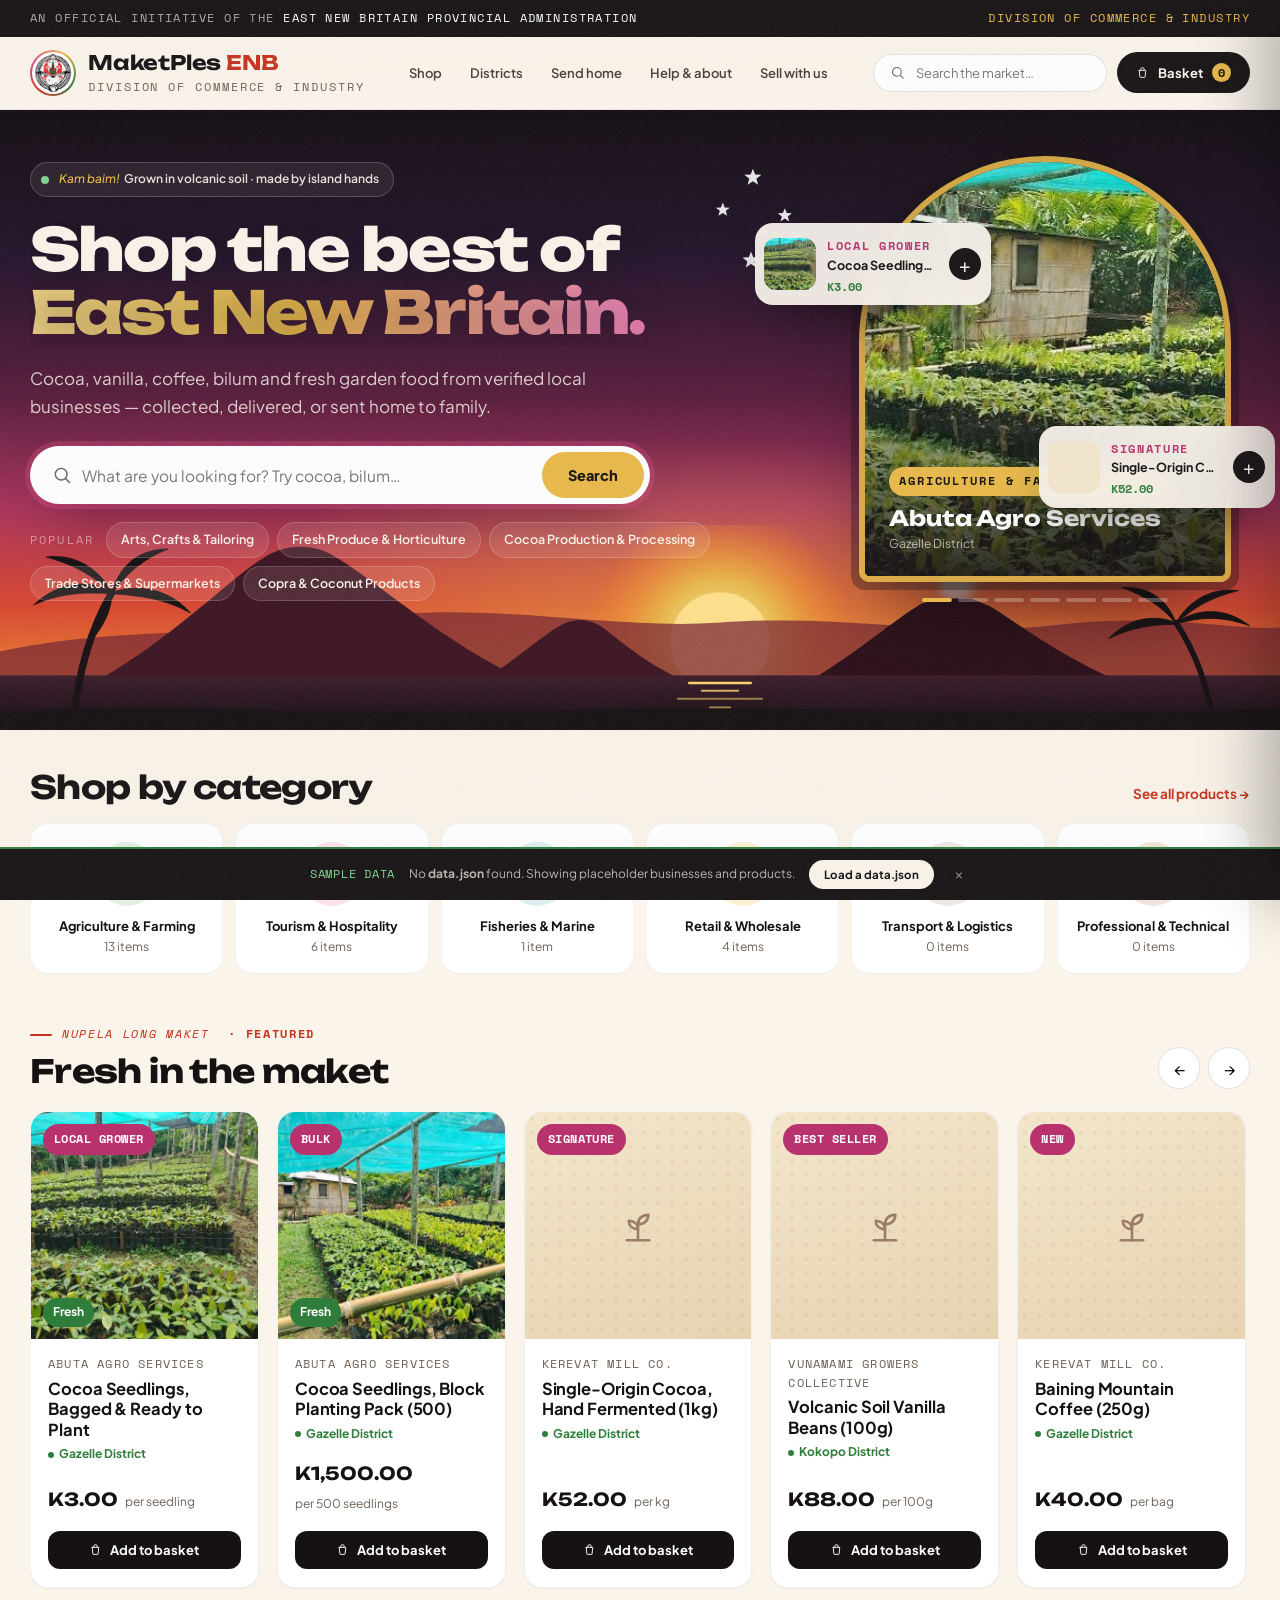
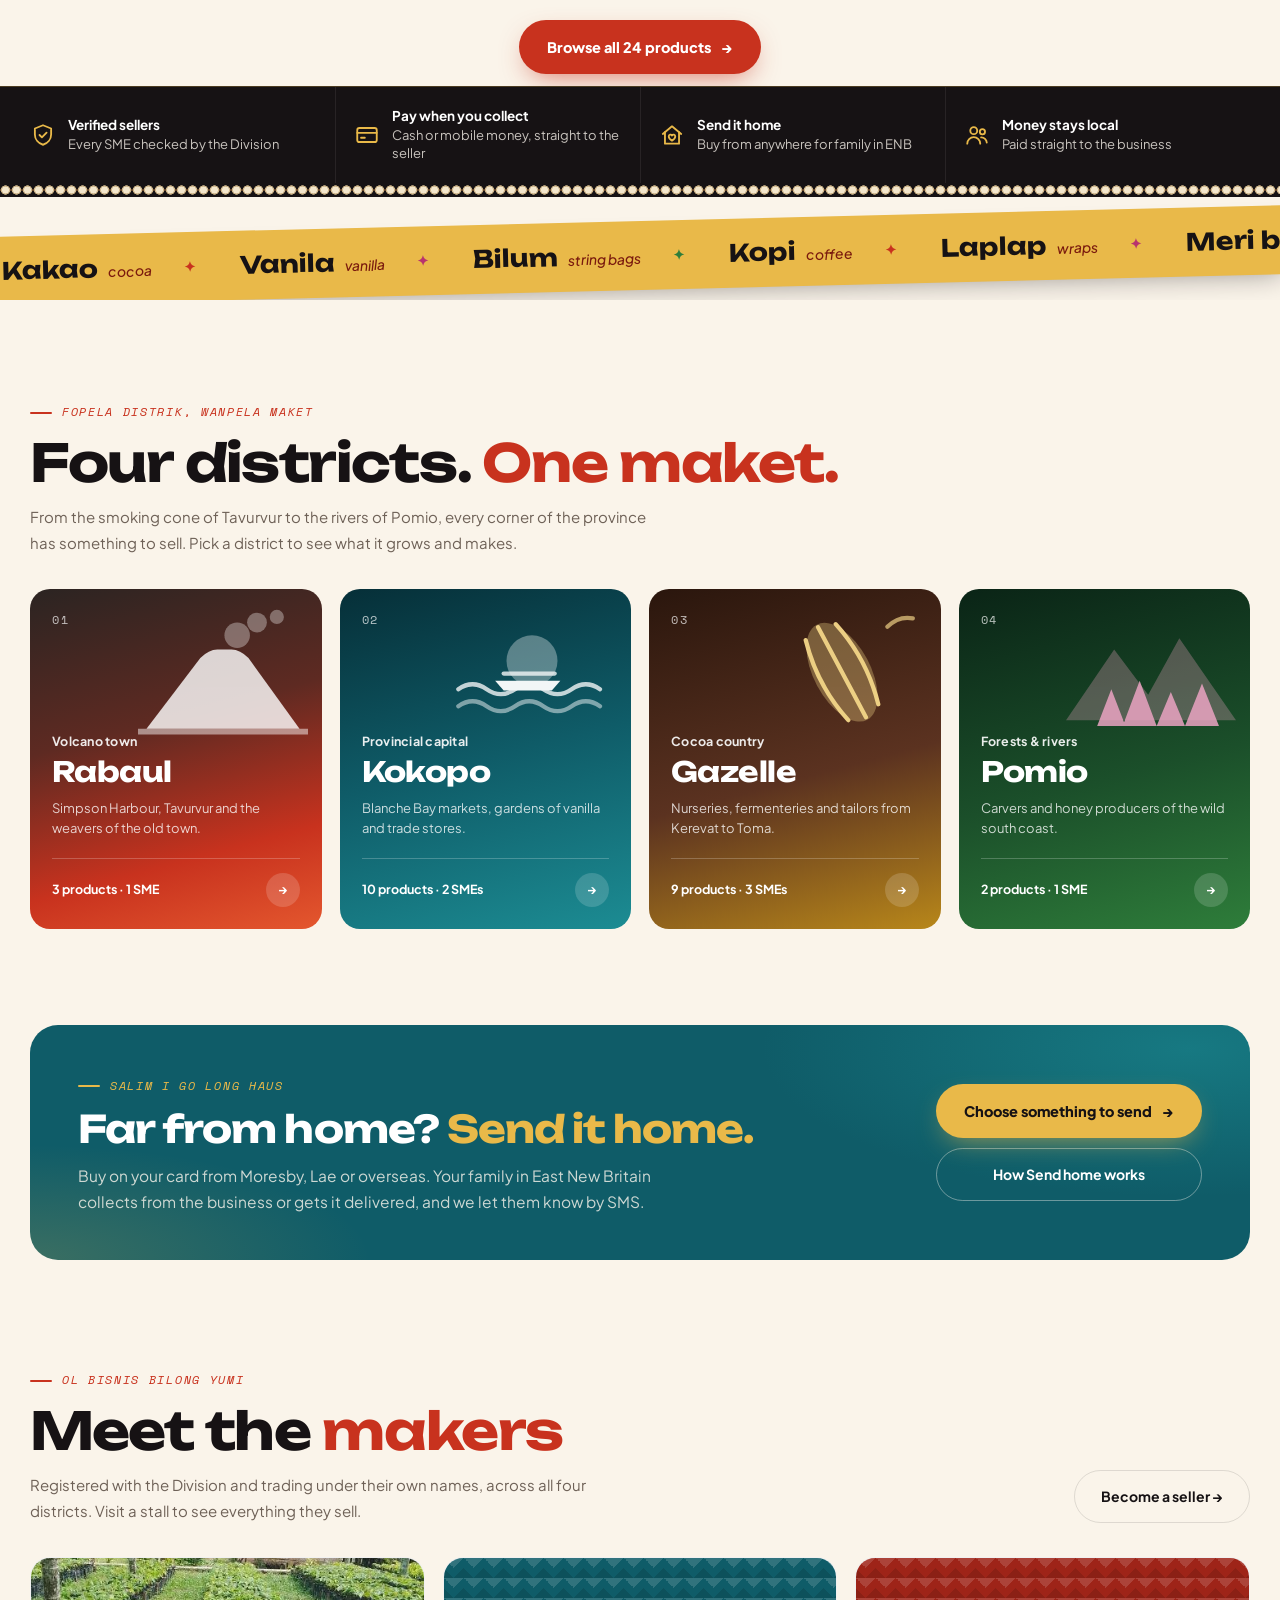
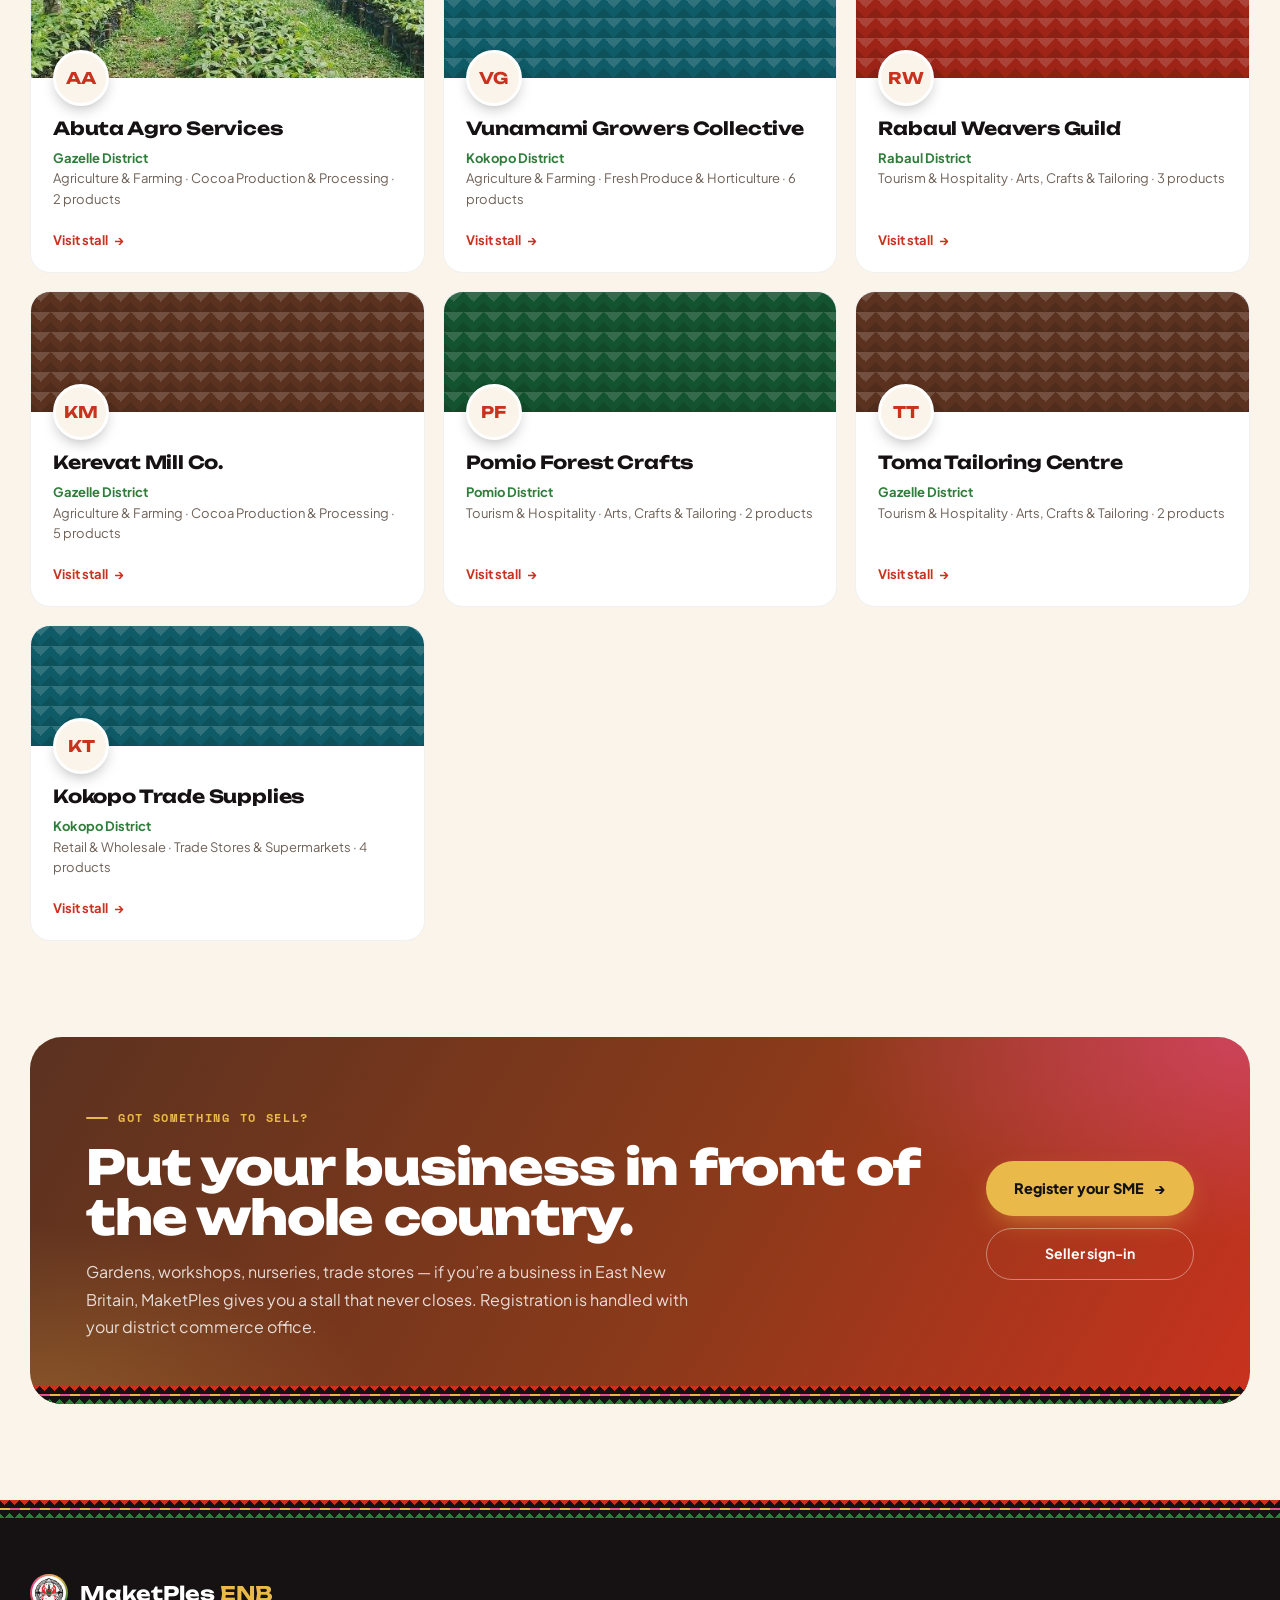
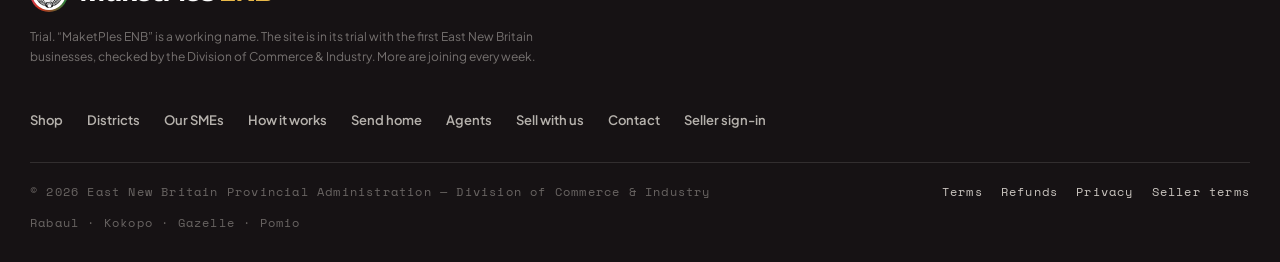
==== commit fc5fac3d: "Trial readiness: real businesses only, pay on collection, order alerts 1. Sample shops hidden (and t" ====
--- a/index.html
+++ b/index.html
@@ -2,6 +2,10 @@
 <html lang="en">
 <head>
 <meta charset="UTF-8">
+<script>
+  // a password-reset email that opens the home page: pass it on to the reset page
+  if(/(^|[#&])(type=recovery|error_code=)/.test(location.hash)) location.replace('reset.html' + location.hash);
+</script>
 <meta name="viewport" content="width=device-width, initial-scale=1, viewport-fit=cover">
 <title>MaketPles ENB — Shop East New Britain</title>
 <meta name="description" content="The official marketplace of East New Britain Province — cocoa, vanilla, bilum, coffee and more from verified local businesses.">
@@ -74,7 +78,7 @@
           <input type="search" name="q" id="heroQ" placeholder="What are you looking for? Try cocoa, bilum…" aria-label="Search the market" autocomplete="off">
           <button class="btn" type="submit">Search</button>
         </form>
-        <div class="quick rv" style="--d:280ms">
+        <div class="quick rv" style="--d:280ms" id="quick">
           <span class="ql">Popular</span>
           <a href="shop.html?q=Cocoa">Cocoa</a>
           <a href="shop.html?q=Vanilla">Vanilla</a>
@@ -191,7 +195,7 @@
 <div class="hero-trust">
   <div class="wrap">
     <div class="it"><svg class="icon" aria-hidden="true"><use href="#ic-shield"/></svg><span><b>Verified sellers</b>Every SME checked by the Division</span></div>
-    <div class="it"><svg class="icon" aria-hidden="true"><use href="#ic-card"/></svg><span><b>Pay your way</b>Card, BSP Pay or cash via an agent</span></div>
+    <div class="it"><svg class="icon" aria-hidden="true"><use href="#ic-card"/></svg><span><b>Pay when you collect</b>Cash or mobile money, straight to the seller</span></div>
     <div class="it"><svg class="icon" aria-hidden="true"><use href="#ic-home"/></svg><span><b>Send it home</b>Buy from anywhere for family in ENB</span></div>
     <div class="it"><svg class="icon" aria-hidden="true"><use href="#ic-people"/></svg><span><b>Money stays local</b>Paid straight to the business</span></div>
   </div>
@@ -274,7 +278,7 @@
           <span class="logo-ring" style="width:38px;height:38px;"><img src="logo-96.png" width="96" height="96" alt=""></span>
           <span class="nm">MaketPles <b>ENB</b></span>
         </div>
-        <p class="fnote">Preview. “MaketPles ENB” is a working name. The businesses, products, figures and notices shown are samples until the first East New Britain businesses are loaded. Orders placed during the preview are for testing — please don’t pay for them.</p>
+        <p class="fnote">Trial. “MaketPles ENB” is a working name. The site is in its trial with the first East New Britain businesses, checked by the Division of Commerce &amp; Industry. More are joining every week.</p>
       </div>
       <div class="flinks">
         <a href="shop.html">Shop</a>
@@ -459,8 +463,19 @@
 function goSlide(k){ stop(); show(k); play(); }
 
 
+// "Popular" under the search box: the kinds of thing actually for sale now
+function renderQuick(){
+  const count = {};
+  Shop.P.forEach(p => { if(p.sub) count[p.sub] = (count[p.sub] || 0) + 1; });
+  const subs = Object.keys(count).filter(k => subByKey(k)).sort((a, b) => count[b] - count[a]).slice(0, 5);
+  if(!subs.length) return;   // keep the built-in examples
+  document.getElementById('quick').innerHTML = '<span class="ql">Popular</span>' +
+    subs.map(k => `<a href="shop.html?sub=${k}">${esc(subLabel(k))}</a>`).join('');
+}
+
 function boot(){
   SLIDES = Shop.SLIDES; SLIDE_MS = Shop.CONFIG.slideMs || SLIDE_MS_DEFAULT;
+  renderQuick();
   renderCats(); renderRail(); renderDistricts(); renderSmes(); renderPicks();
   stop();
   if(wide.matches){
--- a/site.css
+++ b/site.css
@@ -430,7 +430,7 @@
   .coerr{background:#FBE4DF;border:1px solid rgba(200,50,30,.35);color:var(--red-dp);border-radius:12px;padding:12px 14px;font-size:13.5px;font-weight:600;margin-top:8px;}
   .co-btn:disabled{opacity:.7;cursor:wait;transform:none;}
   .dnote{font-size:12px;color:var(--muted);margin:10px 0 0;}
-  #coDone{text-align:center;outline:none;}
+  #coDone,#rqDone{text-align:center;outline:none;}
   .done-ok{width:64px;height:64px;border-radius:50%;margin:6px auto 12px;background:var(--leaf);color:#fff;font-size:32px;display:flex;align-items:center;justify-content:center;}
   .done-h{font-family:'Unbounded',sans-serif;font-weight:700;font-size:20px;line-height:1.25;}
   .done-sub{font-size:13.5px;color:var(--muted);margin:8px 0;}
@@ -583,6 +583,8 @@
     font-size:15px;font-weight:800;box-shadow:0 12px 26px -12px rgba(200,50,30,0.7);transition:.25s;
   }
   .prod-addbtn:hover{background:var(--red-dp);transform:translateY(-2px);}
+  .prod-addbtn.req{background:var(--harbour);box-shadow:none;}
+  .qty-step[hidden]{display:none;}
   .prod-addbtn:disabled{background:var(--tephra);box-shadow:none;cursor:not-allowed;transform:none;}
   .prod-trust{list-style:none;padding:0;margin:24px 0 0;display:flex;flex-direction:column;gap:10px;}
   .prod-trust li{display:flex;align-items:center;gap:11px;font-size:13.5px;color:var(--ink-3);}
@@ -1025,6 +1027,14 @@
   .fr{margin-bottom:14px;}
   .fr label{display:block;font-family:'Space Mono',monospace;font-size:12px;text-transform:uppercase;letter-spacing:0.16em;color:var(--muted);margin-bottom:7px;}
   .fr input,.fr select{width:100%;padding:12px 14px;border:1px solid var(--hair);border-radius:10px;font-size:13.5px;background:#fff;outline:none;transition:.2s;}
+  .fr textarea{width:100%;padding:12px 14px;border:1px solid var(--hair);border-radius:10px;font:inherit;font-size:13.5px;background:#fff;outline:none;resize:vertical;}
+  .fr textarea:focus{border-color:var(--red);box-shadow:0 0 0 4px rgba(200,50,30,0.09);}
+  /* booking and quote requests */
+  .rq-for{margin:0 0 14px;padding:12px 14px;background:var(--sand);border-radius:12px;font-size:13.5px;line-height:1.5;}
+  .rq-for span{color:var(--muted);font-size:12.5px;}
+  .rq-two{display:grid;grid-template-columns:1fr 1fr;gap:10px;}
+  .addb.req{background:var(--harbour);}
+  .addb.req:hover{background:var(--ink);}
   .fr input:focus,.fr select:focus{border-color:var(--red);box-shadow:0 0 0 4px rgba(200,50,30,0.09);}
   .secnote{display:flex;gap:10px;background:#fff;border:1px solid var(--hair-2);border-left:3px solid var(--leaf);border-radius:12px;padding:14px 16px;font-size:12px;color:var(--ink-3);line-height:1.6;margin-bottom:18px;}
   .mtot{display:flex;justify-content:space-between;padding:16px 0;border-top:1px solid var(--hair);margin-top:16px;font-family:'Space Mono',monospace;font-size:15px;font-weight:700;}
